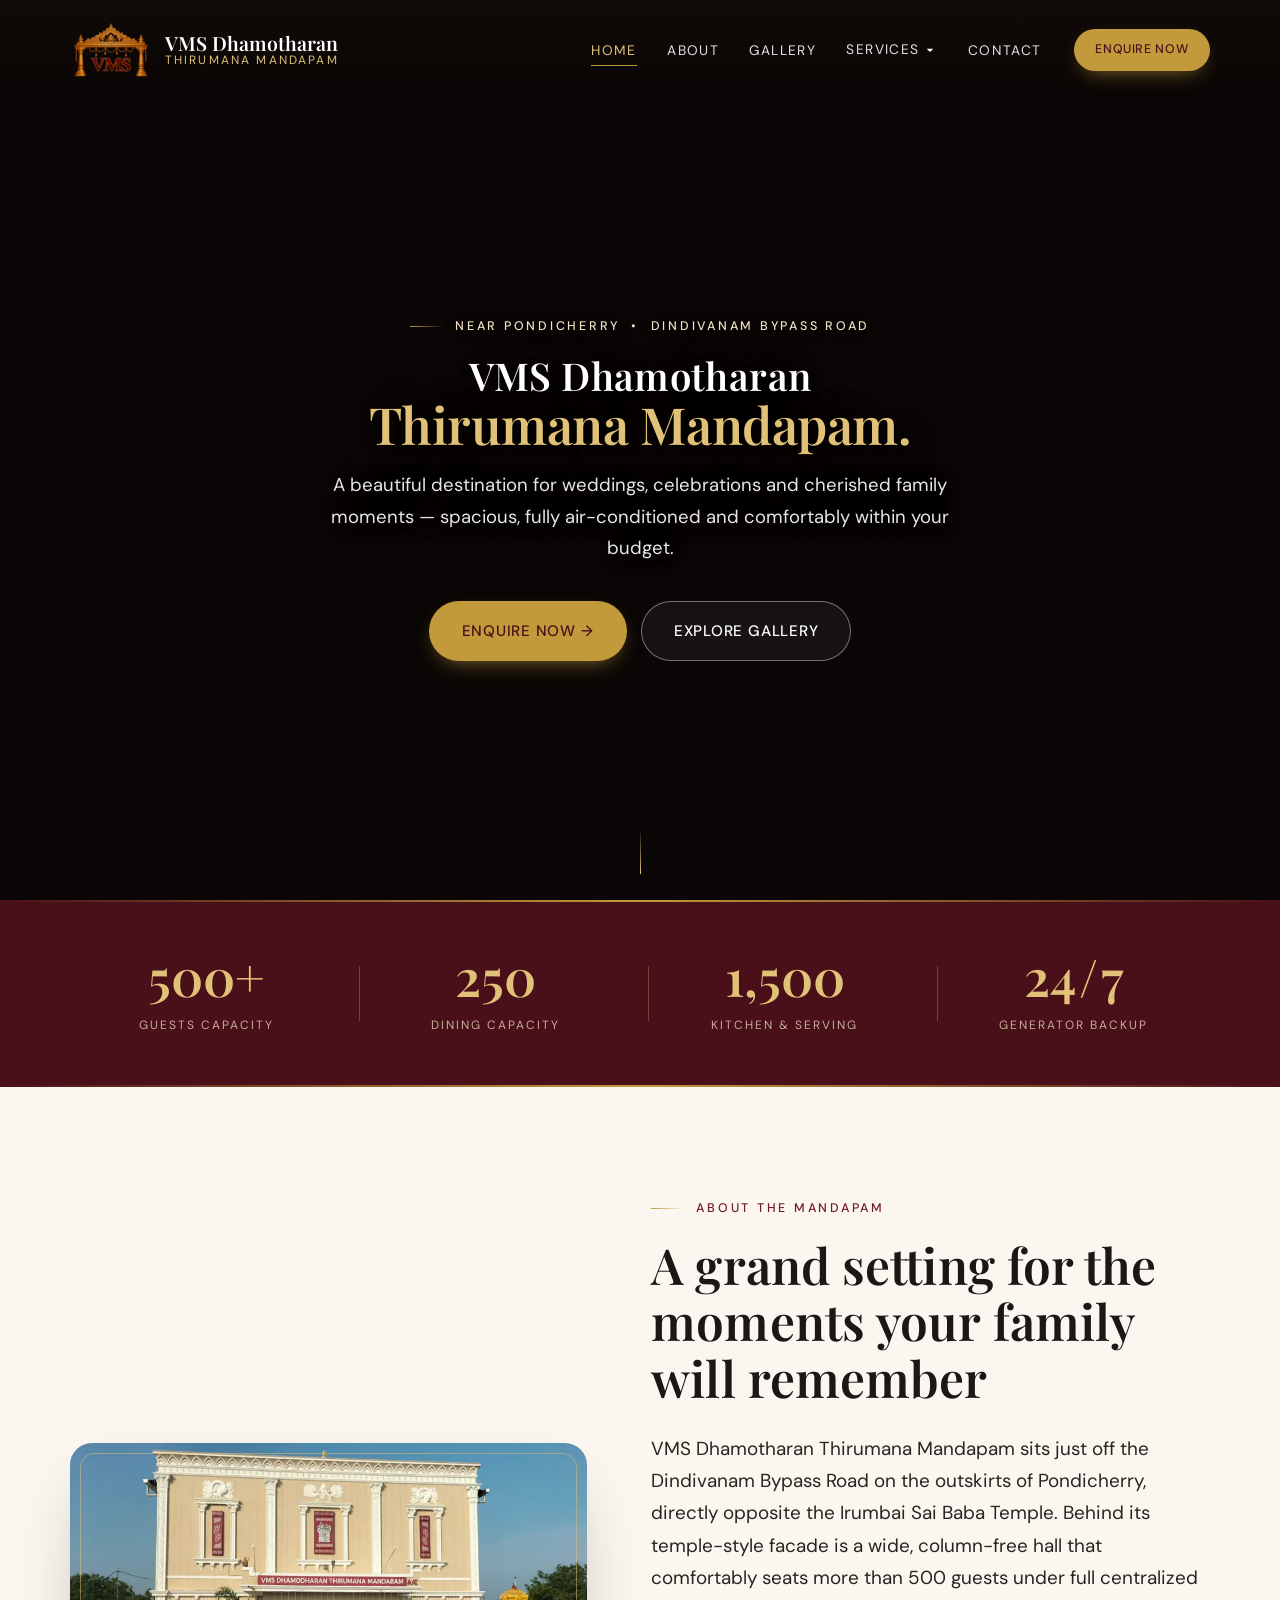
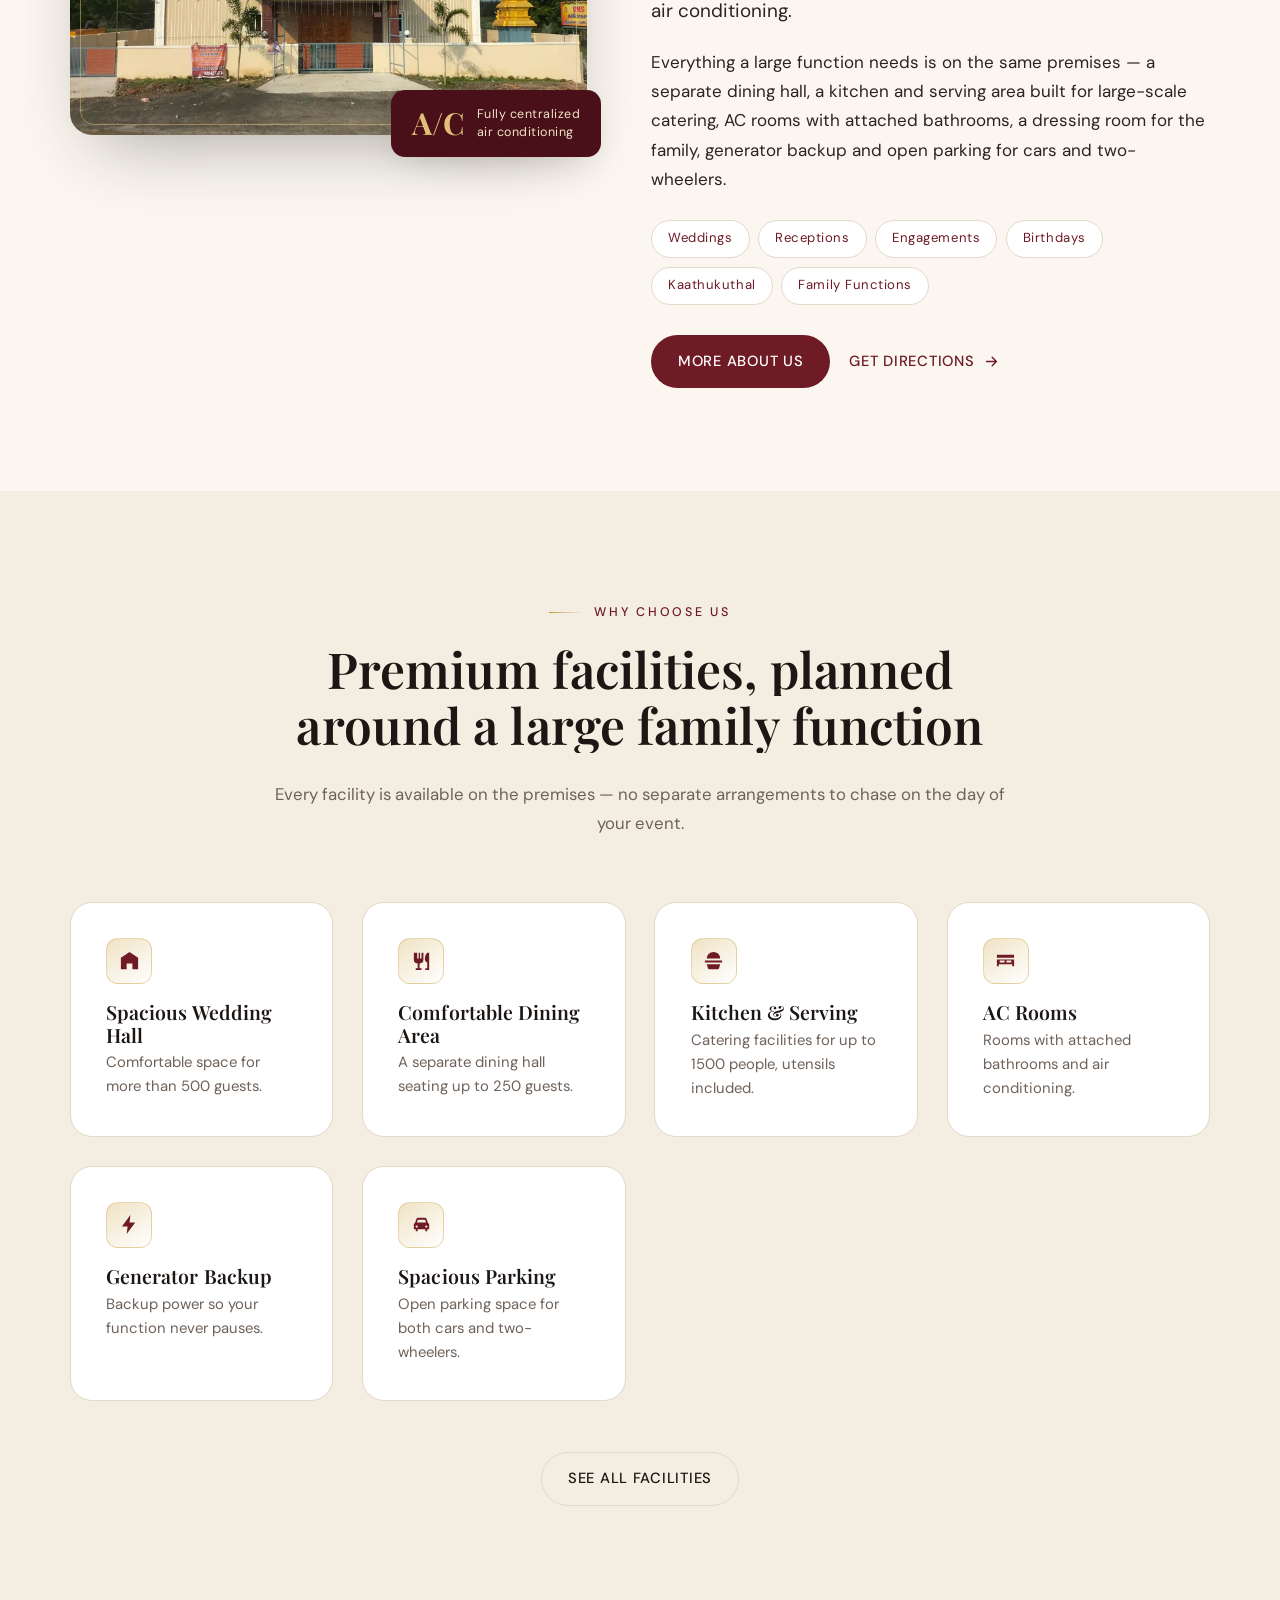
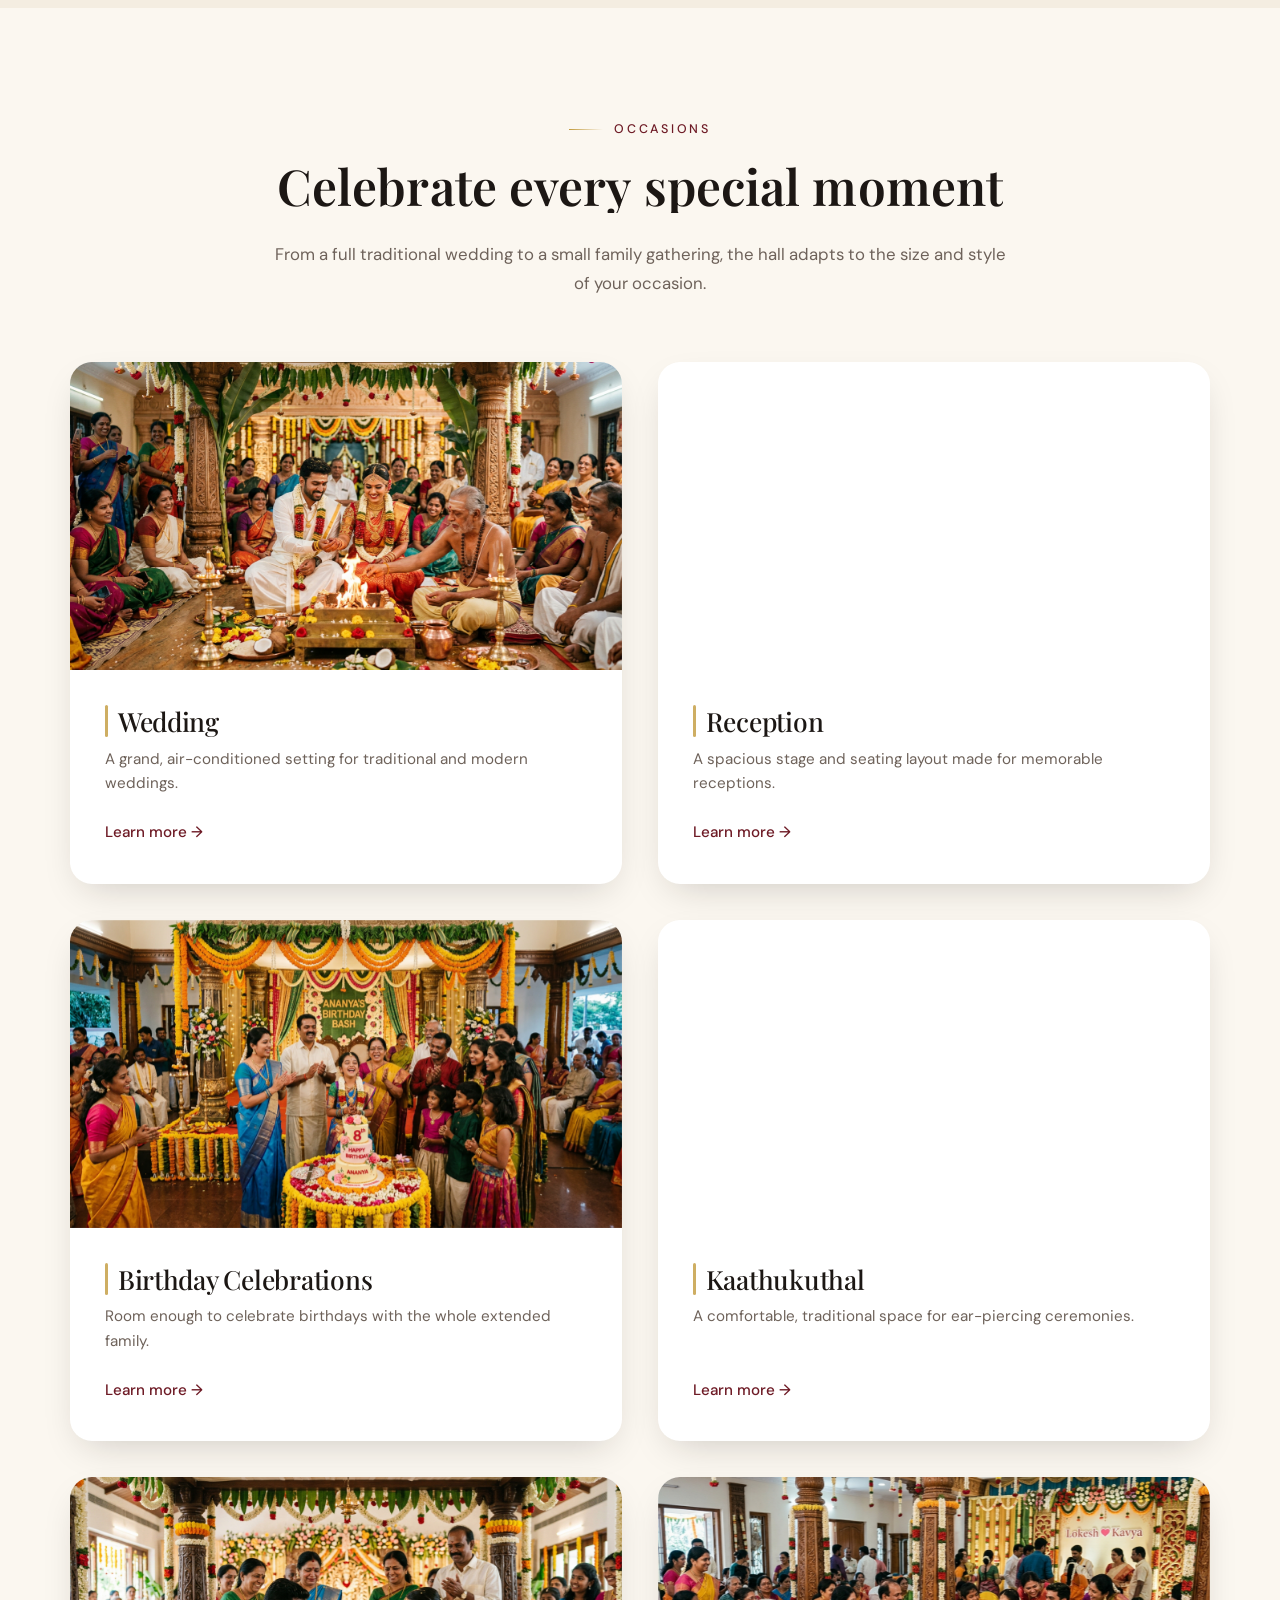
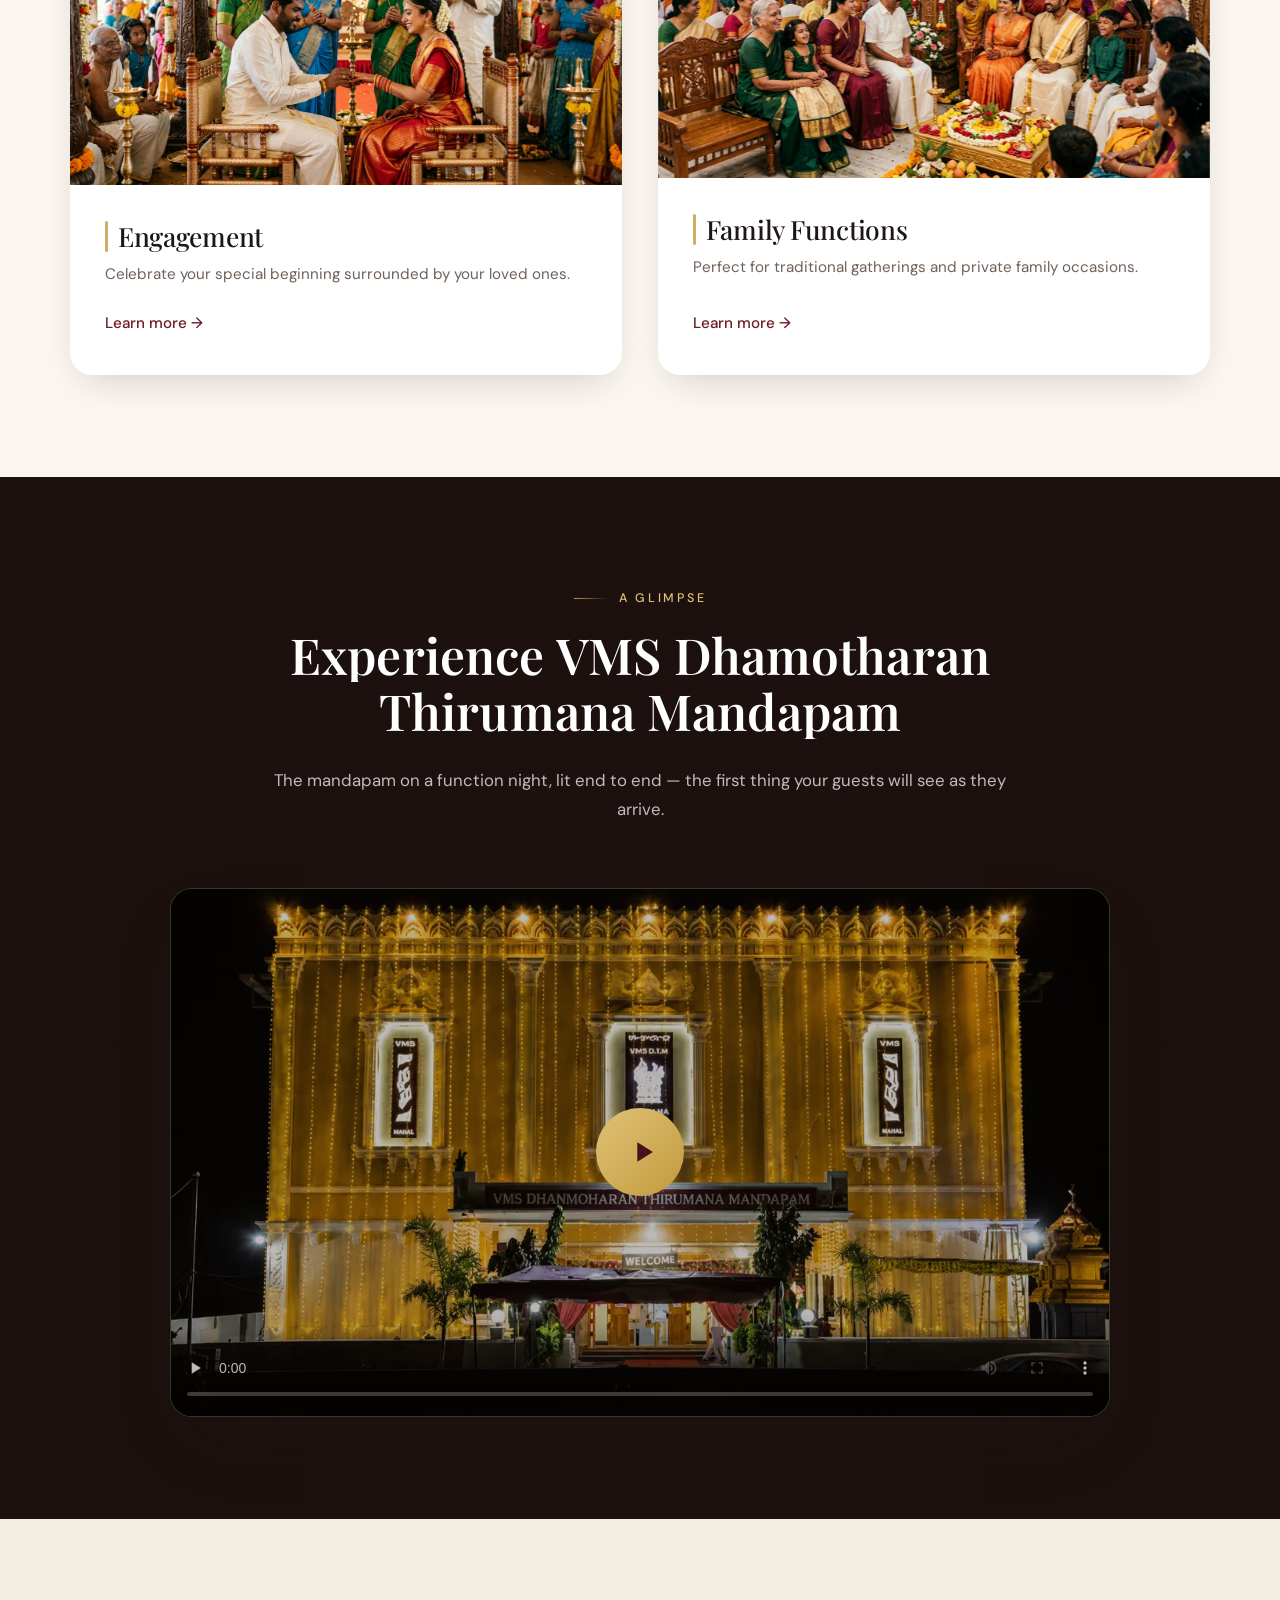
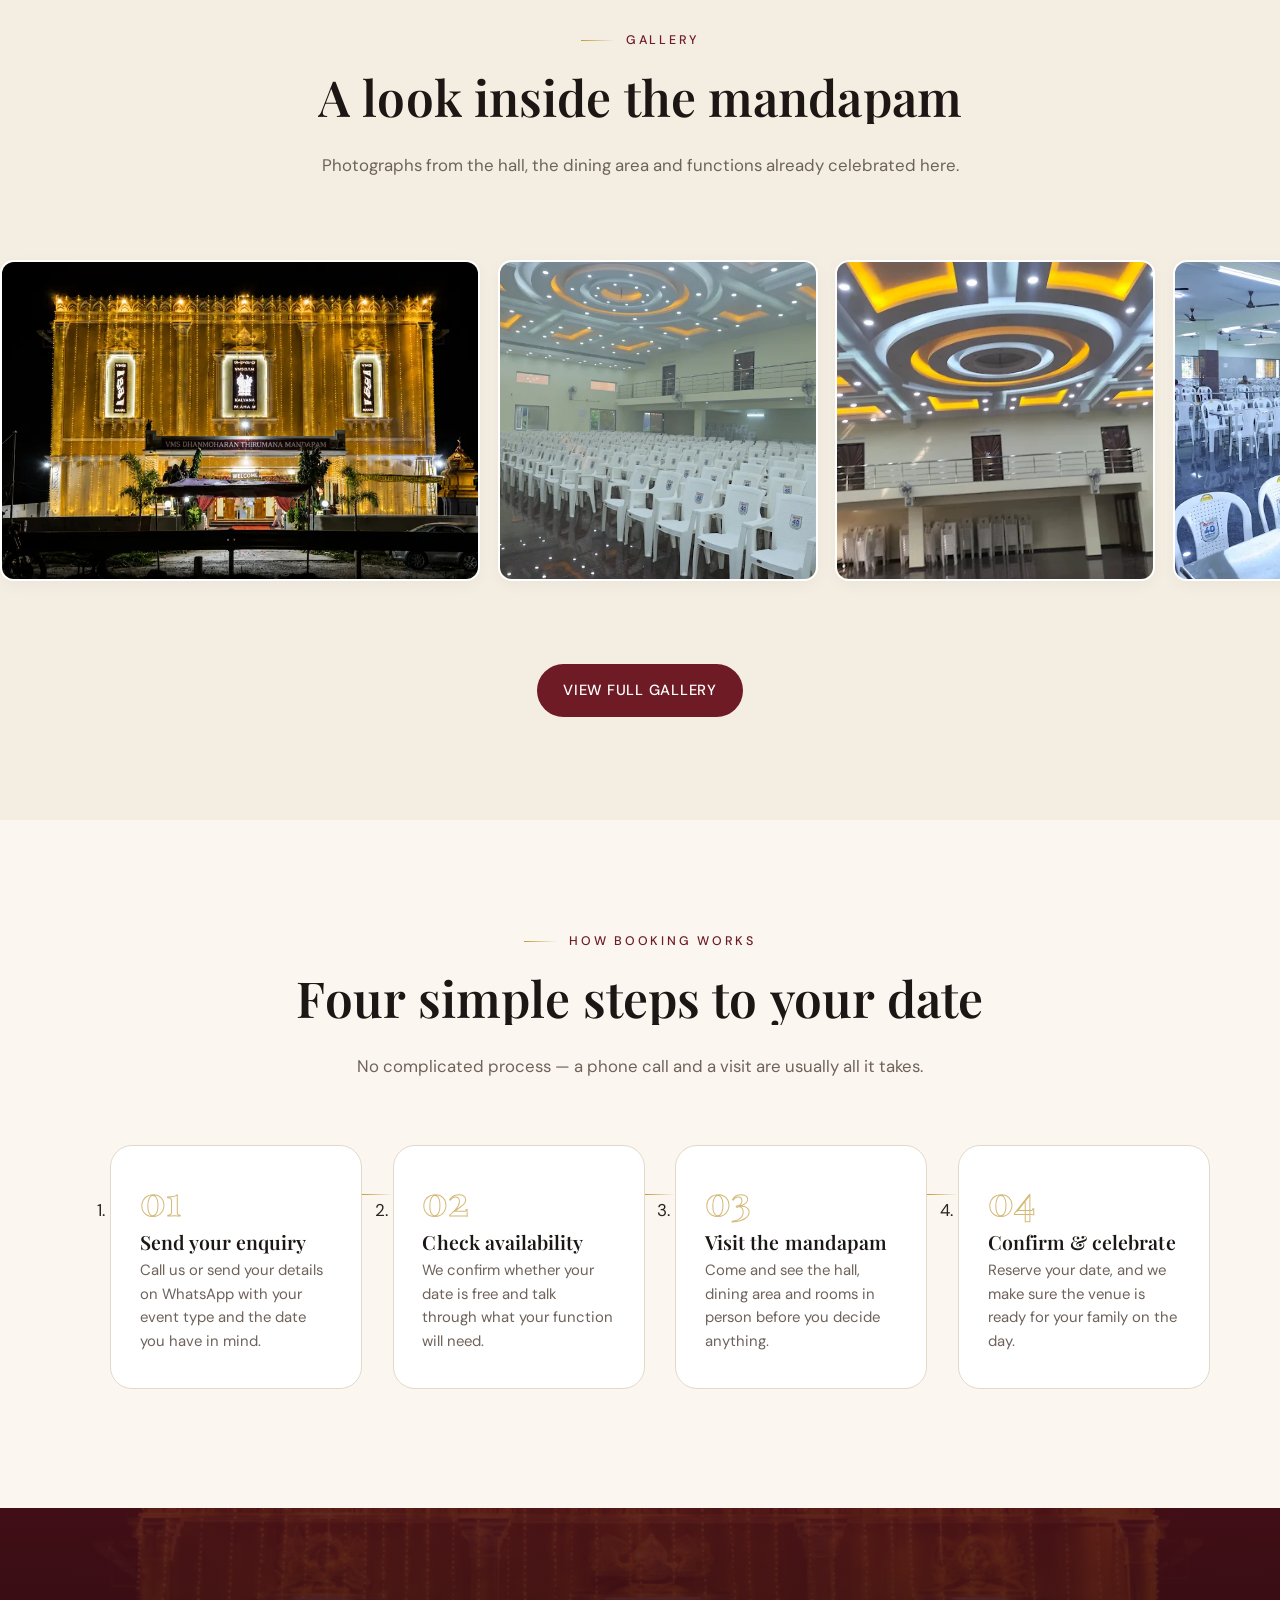
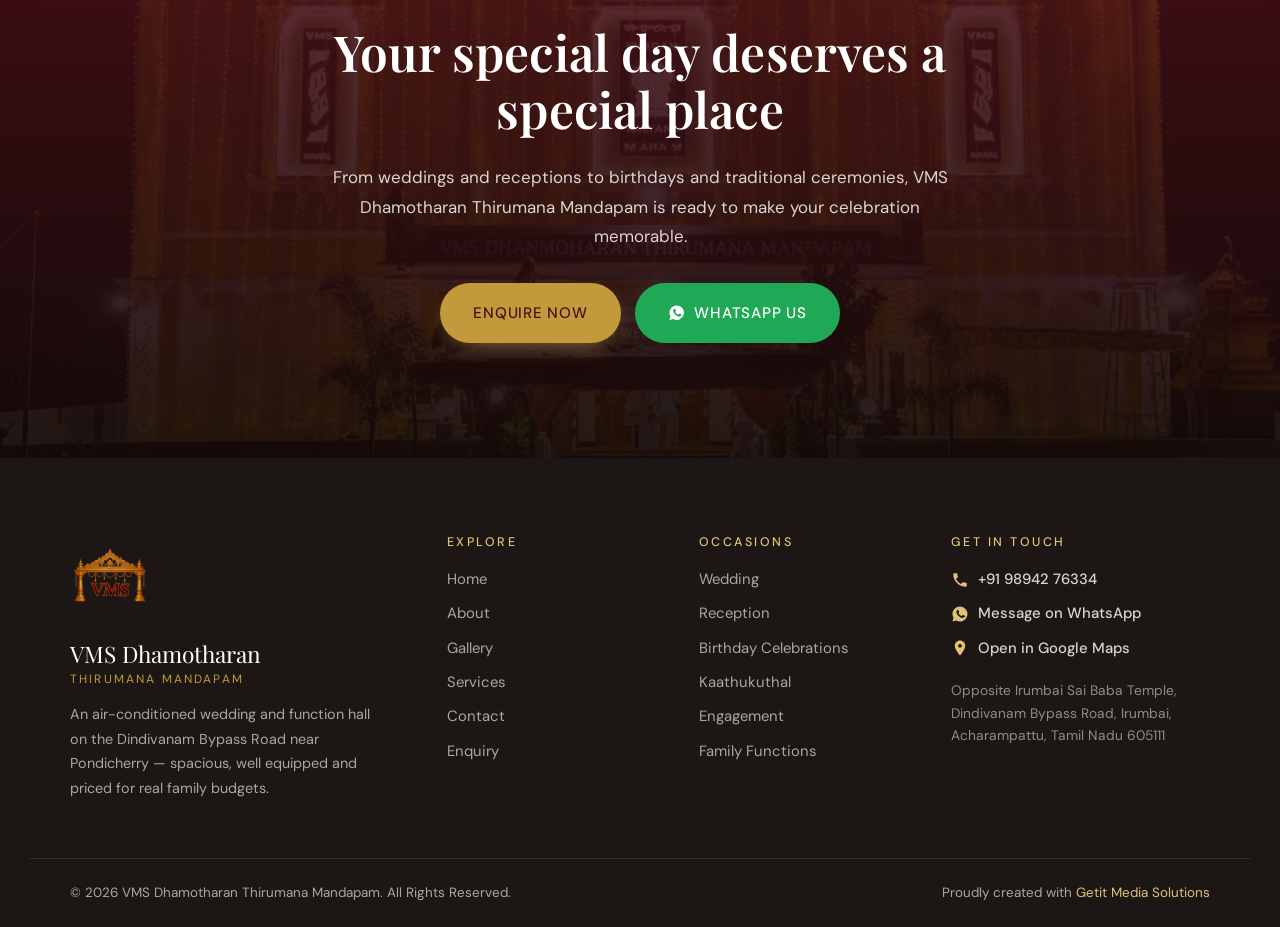
==== index.html @ a7a616a5 "imp continuess" ====
<!DOCTYPE html>
<html lang="en">
<head>
<meta charset="UTF-8">
<meta name="viewport" content="width=device-width, initial-scale=1, viewport-fit=cover">
<meta name="theme-color" content="#4A1019">

<title>VMS Dhamotharan Thirumana Mandapam | Wedding &amp; Function Hall Near Pondicherry</title>
<meta name="description" content="VMS Dhamotharan Thirumana Mandapam is an air-conditioned wedding and function hall on Dindivanam Bypass Road near Pondicherry. Seating for 500+ guests, 250-seat dining, AC rooms, generator backup and spacious parking for weddings, receptions, birthdays and kaathukuthal ceremonies.">
<link rel="canonical" href="index.html">

<meta property="og:type" content="website">
<meta property="og:site_name" content="VMS Dhamotharan Thirumana Mandapam">
<meta property="og:title" content="VMS Dhamotharan Thirumana Mandapam | Wedding &amp; Function Hall Near Pondicherry">
<meta property="og:description" content="An air-conditioned marriage hall on Dindivanam Bypass Road, opposite Irumbai Sai Baba Temple. 500+ guest capacity, 250-seat dining, AC rooms, generator backup and spacious parking.">
<meta property="og:image" content="assets/images/optimized/hero-night-1200.webp">
<meta property="og:locale" content="en_IN">
<meta name="twitter:card" content="summary_large_image">
<meta name="twitter:title" content="VMS Dhamotharan Thirumana Mandapam">
<meta name="twitter:description" content="Wedding &amp; function hall near Pondicherry — 500+ guests, centralized AC, dining for 250, generator backup.">
<meta name="twitter:image" content="assets/images/optimized/hero-night-1200.webp">

<link rel="icon" href="data:image/svg+xml,%3Csvg xmlns='http://www.w3.org/2000/svg' viewBox='0 0 32 32'%3E%3Crect width='32' height='32' rx='7' fill='%234A1019'/%3E%3Ctext x='16' y='22' font-family='Georgia,serif' font-size='14' font-weight='700' fill='%23C29A3C' text-anchor='middle'%3EV%3C/text%3E%3C/svg%3E">

<link rel="preconnect" href="https://fonts.googleapis.com">
<link rel="preconnect" href="https://fonts.gstatic.com" crossorigin>
<link rel="preload" as="image" href="assets/images/optimized/hero-night-1600.webp" imagesrcset="assets/images/optimized/hero-night-800.webp 800w, assets/images/optimized/hero-night-1200.webp 1200w, assets/images/optimized/hero-night-1600.webp 1600w" imagesizes="100vw" fetchpriority="high">
<link href="https://fonts.googleapis.com/css2?family=Playfair+Display:ital,wght@0,400;0,500;0,600;0,700;1,400&family=DM+Sans:ital,opsz,wght@0,9..40,100..1000;1,9..40,100..1000&family=Noto+Sans+Tamil:wght@400;600&display=swap" rel="stylesheet">
<link rel="stylesheet" href="css/style.css?v=5">

<script type="application/ld+json">
{
  "@context": "https://schema.org",
  "@type": "EventVenue",
  "name": "VMS Dhamotharan Thirumana Mandapam",
  "description": "Air-conditioned wedding and function hall near Pondicherry, suitable for weddings, receptions, engagements, birthday celebrations, kaathukuthal ceremonies and family functions.",
  "url": "index.html",
  "image": "assets/images/optimized/hero-night-1200.webp",
  "telephone": "+91-98942-76334",
  "maximumAttendeeCapacity": 500,
  "address": {
    "@type": "PostalAddress",
    "streetAddress": "Dindivanam Bypass Road, opposite Irumbai Sai Baba Temple",
    "addressLocality": "Irumbai, Acharampattu",
    "addressRegion": "Tamil Nadu",
    "postalCode": "605111",
    "addressCountry": "IN"
  },
  "hasMap": "https://maps.app.goo.gl/6HmaUfeiSNMeDCNu9",
  "amenityFeature": [
    { "@type": "LocationFeatureSpecification", "name": "Centralized air conditioning", "value": true },
    { "@type": "LocationFeatureSpecification", "name": "Dining area for 250 guests", "value": true },
    { "@type": "LocationFeatureSpecification", "name": "AC rooms with attached bathroom", "value": true },
    { "@type": "LocationFeatureSpecification", "name": "Dressing room", "value": true },
    { "@type": "LocationFeatureSpecification", "name": "Generator backup", "value": true },
    { "@type": "LocationFeatureSpecification", "name": "Car and bike parking", "value": true },
    { "@type": "LocationFeatureSpecification", "name": "Kitchen and serving area with utensils", "value": true }
  ]
}
</script>
</head>
<body>

<a class="skip-link" href="#main">Skip to main content</a>

<!-- ============ HEADER ============ -->
<header class="site-header" id="header">
  <div class="shell header-inner">
    <a class="brand" href="index.html" aria-label="VMS Dhamotharan Thirumana Mandapam — home">
      <span class="brand-mark" aria-hidden="true">
        <img src="assets/images/vms-logo.png" alt="VMS Logo" class="brand-logo-img">
      </span>
      <span class="brand-words">
        <span class="brand-name">VMS Dhamotharan</span>
        <span class="brand-sub">Thirumana Mandapam</span>
      </span>
      
    </a>

    <nav class="nav" id="nav" aria-label="Primary">
      <ul class="nav-list">
        <li><a href="index.html" class="nav-link is-active" aria-current="page">Home</a></li>
        <li><a href="about.html" class="nav-link">About</a></li>
        <li><a href="gallery.html" class="nav-link">Gallery</a></li>
        <li class="has-dropdown">
          <a href="services.html" class="nav-link">Services</a>
          <ul class="dropdown-menu">
            <li><a href="wedding.html">Wedding</a></li>
            <li><a href="reception.html">Reception</a></li>
            <li><a href="birthday-celebrations.html">Birthday Celebrations</a></li>
            <li><a href="kaathukuthal.html">Kaathukuthal</a></li>
            <li><a href="engagement.html">Engagement</a></li>
            <li><a href="family-functions.html">Family Functions</a></li>
          </ul>
        </li>
        <li><a href="contact.html" class="nav-link">Contact</a></li>
      </ul>
      <a href="enquiry.html" class="btn btn-gold nav-cta">Enquire Now</a>
    </nav>

    <button class="nav-toggle" id="navToggle" aria-label="Open menu" aria-expanded="false" aria-controls="nav">
      <span class="nav-toggle-bars" aria-hidden="true"><i></i><i></i><i></i></span>
    </button>
  </div>
</header>
<div class="nav-scrim" id="navScrim" hidden></div>

<main id="main">

<!-- ============ HERO ============ -->
<section class="hero" id="home">
  <div class="hero-media">
    <picture>
      <!-- Desktop uses a widened frame (the night sky extended to either side)
           so the whole facade fits any window without letterbox bars.
           Phones keep the true 3:2 original for the stacked layout. -->
      <source media="(min-width: 761px)"
              srcset="assets/images/optimized/hero-wide-1200.webp 1200w,
                      assets/images/optimized/hero-wide-1800.webp 1800w,
                      assets/images/optimized/hero-wide-2400.webp 2400w"
              sizes="100vw">
      <img
        src="assets/images/optimized/hero-night-1600.webp"
        srcset="assets/images/optimized/hero-night-800.webp 800w,
                assets/images/optimized/hero-night-1200.webp 1200w,
                assets/images/optimized/hero-night-1600.webp 1600w"
        sizes="100vw"
        width="1537" height="1023"
        alt="VMS Dhamotharan Thirumana Mandapam lit with golden festoon lights at night"
        fetchpriority="high" decoding="async" class="hero-img">
    </picture>
    <div class="hero-veil" aria-hidden="true"></div>
  </div>

  <div class="shell hero-inner">
    <p class="eyebrow reveal">
      <span class="eyebrow-rule" aria-hidden="true"></span>
      Near Pondicherry &nbsp;•&nbsp; Dindivanam Bypass Road
    </p>

    <h1 class="hero-title reveal" data-delay="1">
      <span class="hero-title-top">VMS Dhamotharan</span>
      <span class="hero-title-main">Thirumana Mandapam.</span>
    </h1>

    <p class="hero-lede reveal" data-delay="2">
      A beautiful destination for weddings, celebrations and cherished family moments —
      spacious, fully air-conditioned and comfortably within your budget.
    </p>

    <div class="hero-actions reveal" data-delay="3">
      <a href="enquiry.html" class="btn btn-gold btn-lg">Enquire Now &rarr;</a>
      <a href="gallery.html" class="btn btn-ghost btn-lg">Explore Gallery</a>
    </div>
  </div>

  <a href="#stats" class="hero-scroll" aria-label="Scroll to highlights">
    <span class="hero-scroll-line" aria-hidden="true"></span>
  </a>
</section>

<!-- ============ STATS ============ -->
<section class="stats" id="stats" aria-label="Venue capacity at a glance">
  <div class="shell">
    <ul class="stats-grid">
      <li class="stat reveal">
        <span class="stat-num" data-count="500" data-suffix="+">0</span>
        <span class="stat-label">Guests Capacity</span>
      </li>
      <li class="stat reveal" data-delay="1">
        <span class="stat-num" data-count="250">0</span>
        <span class="stat-label">Dining Capacity</span>
      </li>
      <li class="stat reveal" data-delay="2">
        <span class="stat-num" data-count="1500">0</span>
        <span class="stat-label">Kitchen &amp; Serving</span>
      </li>
      <li class="stat reveal" data-delay="3">
        <span class="stat-num">24&#8202;/&#8202;7</span>
        <span class="stat-label">Generator Backup</span>
      </li>
    </ul>
  </div>
</section>

<!-- ============ ABOUT PREVIEW ============ -->
<section class="section about" aria-labelledby="about-h">
  <div class="shell about-grid">
    <div class="about-visual reveal">
      <div class="frame frame-gold">
        <img src="assets/images/optimized/exterior-day-900.webp"
             srcset="assets/images/optimized/exterior-day-900.webp 900w, assets/images/optimized/exterior-day-1400.webp 1400w"
             sizes="(max-width: 900px) 92vw, 46vw"
             width="1600" height="902" loading="lazy" decoding="async"
             alt="Daytime front view of VMS Dhamotharan Thirumana Mandapam with its temple-style facade">
      </div>
      <div class="about-badge">
        <span class="about-badge-num">A/C</span>
        <span class="about-badge-txt">Fully centralized<br>air conditioning</span>
      </div>
    </div>

    <div class="about-body">
      <p class="eyebrow reveal"><span class="eyebrow-rule" aria-hidden="true"></span> About the Mandapam</p>
      <h2 class="h2 reveal" data-delay="1" id="about-h">A grand setting for the moments your family will remember</h2>
      <p class="lede reveal" data-delay="2">
        VMS Dhamotharan Thirumana Mandapam sits just off the Dindivanam Bypass Road on the outskirts
        of Pondicherry, directly opposite the Irumbai Sai Baba Temple. Behind its temple-style facade
        is a wide, column-free hall that comfortably seats more than 500 guests under full
        centralized air conditioning.
      </p>
      <p class="reveal" data-delay="3">
        Everything a large function needs is on the same premises — a separate dining hall, a kitchen
        and serving area built for large-scale catering, AC rooms with attached bathrooms, a dressing
        room for the family, generator backup and open parking for cars and two-wheelers.
      </p>

      <ul class="chip-row reveal" data-delay="4">
        <li class="chip">Weddings</li>
        <li class="chip">Receptions</li>
        <li class="chip">Engagements</li>
        <li class="chip">Birthdays</li>
        <li class="chip">Kaathukuthal</li>
        <li class="chip">Family Functions</li>
      </ul>

      <div class="about-actions reveal" data-delay="5">
        <a href="about.html" class="btn btn-maroon">More About Us</a>
        <a href="https://maps.app.goo.gl/6HmaUfeiSNMeDCNu9" target="_blank" rel="noopener" class="btn btn-link">
          Get Directions
          <svg class="ico" viewBox="0 0 24 24" aria-hidden="true"><path d="M5 12h13M13 6l6 6-6 6" fill="none" stroke="currentColor" stroke-width="2" stroke-linecap="round" stroke-linejoin="round"/></svg>
        </a>
      </div>
    </div>
  </div>
</section>

<!-- ============ WHY CHOOSE US (highlights) ============ -->
<section class="section section-cream why" aria-labelledby="why-h">
  <div class="shell">
    <header class="section-head">
      <p class="eyebrow reveal"><span class="eyebrow-rule" aria-hidden="true"></span> Why Choose Us</p>
      <h2 class="h2 reveal" data-delay="1" id="why-h">Premium facilities, planned around a large family function</h2>
      <p class="section-sub reveal" data-delay="2">
        Every facility is available on the premises — no separate arrangements to chase on the day of your event.
      </p>
    </header>

    <ul class="feature-grid">
      <li class="feature reveal">
        <span class="feature-ico" aria-hidden="true"><svg viewBox="0 0 24 24"><path d="M3 21V9l9-6 9 6v12h-6v-6H9v6H3Z"/></svg></span>
        <h3 class="feature-t">Spacious Wedding Hall</h3>
        <p class="feature-d">Comfortable space for more than 500 guests.</p>
      </li>
      <li class="feature reveal">
        <span class="feature-ico" aria-hidden="true"><svg viewBox="0 0 24 24"><path d="M4 4v7a4 4 0 0 0 4 4v5H6v2h6v-2h-2v-5a4 4 0 0 0 4-4V4h-2v6h-1.5V4H9v6H7.5V4H4Zm14 0c-1.6 1.6-2.5 3.8-2.5 6.2 0 2 .9 3.4 2.5 3.8V20h-2v2h4V4h-2Z"/></svg></span>
        <h3 class="feature-t">Comfortable Dining Area</h3>
        <p class="feature-d">A separate dining hall seating up to 250 guests.</p>
      </li>
      <li class="feature reveal">
        <span class="feature-ico" aria-hidden="true"><svg viewBox="0 0 24 24"><path d="M12 3a7 7 0 0 1 7 7H5a7 7 0 0 1 7-7Zm-9 9h18v2H3v-2Zm2 4h14l-1.2 4.2a1 1 0 0 1-1 .8H7.2a1 1 0 0 1-1-.8L5 16Z"/></svg></span>
        <h3 class="feature-t">Kitchen &amp; Serving</h3>
        <p class="feature-d">Catering facilities for up to 1500 people, utensils included.</p>
      </li>
      <li class="feature reveal">
        <span class="feature-ico" aria-hidden="true"><svg viewBox="0 0 24 24"><path d="M3 6h18v3H3V6Zm0 5h18v7h-2v-2H5v2H3v-7Zm3 1v2h5v-2H6Zm7 0v2h5v-2h-5Z"/></svg></span>
        <h3 class="feature-t">AC Rooms</h3>
        <p class="feature-d">Rooms with attached bathrooms and air conditioning.</p>
      </li>
      <li class="feature reveal">
        <span class="feature-ico" aria-hidden="true"><svg viewBox="0 0 24 24"><path d="M13 2 4 14h6l-1 8 9-12h-6l1-8Z"/></svg></span>
        <h3 class="feature-t">Generator Backup</h3>
        <p class="feature-d">Backup power so your function never pauses.</p>
      </li>
      <li class="feature reveal">
        <span class="feature-ico" aria-hidden="true"><svg viewBox="0 0 24 24"><path d="M5 11 6.6 6.4A2 2 0 0 1 8.5 5h7a2 2 0 0 1 1.9 1.4L19 11h1v6h-2v2h-2v-2H8v2H6v-2H4v-6h1Zm2.2-1h9.6l-1.1-3H8.3l-1.1 3ZM7 13a1.2 1.2 0 1 0 0 2.4A1.2 1.2 0 0 0 7 13Zm10 0a1.2 1.2 0 1 0 0 2.4A1.2 1.2 0 0 0 17 13Z"/></svg></span>
        <h3 class="feature-t">Spacious Parking</h3>
        <p class="feature-d">Open parking space for both cars and two-wheelers.</p>
      </li>
    </ul>

    <p class="section-more reveal">
      <a href="about.html" class="btn btn-outline-dark">See All Facilities</a>
    </p>
  </div>
</section>

<!-- ============ SERVICES PREVIEW ============ -->
<section class="section services" aria-labelledby="services-h">
  <div class="shell">
    <header class="section-head">
      <p class="eyebrow reveal"><span class="eyebrow-rule" aria-hidden="true"></span> Occasions</p>
      <h2 class="h2 reveal" data-delay="1" id="services-h">Celebrate every special moment</h2>
      <p class="section-sub reveal" data-delay="2">
        From a full traditional wedding to a small family gathering, the hall adapts to the size and style of your occasion.
      </p>
    </header>

    <ul class="event-grid">
      <li class="event-card reveal">
        <a class="event-link" href="wedding.html">
          <div class="event-media">
            <img src="assets/images/wedding_new_1.jpg" width="1376" height="768" loading="lazy" decoding="async"
                 alt="Traditional South Indian wedding ceremony muhurtham taking place on the mandapam stage">
          </div>
          <div class="event-body">
            <span class="event-ico" aria-hidden="true"><svg viewBox="0 0 24 24"><path d="M12 21s-7.5-4.6-9.3-9A5.2 5.2 0 0 1 12 7.4 5.2 5.2 0 0 1 21.3 12c-1.8 4.4-9.3 9-9.3 9Z"/></svg></span>
            <h3 class="event-t">Wedding</h3>
            <p class="event-d">A grand, air-conditioned setting for traditional and modern weddings.</p>
          </div>
        </a>
      </li>
      <li class="event-card reveal" data-delay="1">
        <a class="event-link" href="reception.html">
          <div class="event-media">
            <img src="assets/images/reception_new_1.jpg" width="1376" height="768" loading="lazy" decoding="async"
                 alt="Grand South Indian wedding reception greeting line on stage">
          </div>
          <div class="event-body">
            <span class="event-ico" aria-hidden="true"><svg viewBox="0 0 24 24"><path d="M5 3h14l-1 5a6 6 0 0 1-5 5.9V18h3v3H8v-3h3v-4.1A6 6 0 0 1 6 8L5 3Z"/></svg></span>
            <h3 class="event-t">Reception</h3>
            <p class="event-d">A spacious stage and seating layout made for memorable receptions.</p>
          </div>
        </a>
      </li>
      <li class="event-card reveal" data-delay="2">
        <a class="event-link" href="birthday-celebrations.html">
          <div class="event-media">
            <img src="assets/images/birthday_new_1.jpg" width="1376" height="768" loading="lazy" decoding="async"
                 alt="South Indian family birthday celebration inside the mandapam function hall">
          </div>
          <div class="event-body">
            <span class="event-ico" aria-hidden="true"><svg viewBox="0 0 24 24"><path d="M12 2c.8 1.6.4 2.6-.4 3.4L12 6.6l.9-1.2c-.5-.8-.6-1.7-.9-3.4ZM6 9h12a2 2 0 0 1 2 2v1H4v-1a2 2 0 0 1 2-2Zm-2 5h16v5a2 2 0 0 1-2 2H6a2 2 0 0 1-2-2v-5Z"/></svg></span>
            <h3 class="event-t">Birthday Celebrations</h3>
            <p class="event-d">Room enough to celebrate birthdays with the whole extended family.</p>
          </div>
        </a>
      </li>
      <li class="event-card reveal">
        <a class="event-link" href="kaathukuthal.html">
          <div class="event-media">
            <img src="assets/images/kaathukuthal_new_1.jpg" width="1376" height="768" loading="lazy" decoding="async"
                 alt="Traditional Tamil kaathukuthal ear piercing ceremony inside the hall">
          </div>
          <div class="event-body">
            <span class="event-ico" aria-hidden="true"><svg viewBox="0 0 24 24"><path d="M12 2a6 6 0 0 1 6 6c0 2.6-1.4 4-2.6 5.2-.9.9-1.4 1.5-1.4 2.8h-2c0-2 .9-3 1.9-4C15.1 11 16 10.2 16 8a4 4 0 1 0-8 0H6a6 6 0 0 1 6-6Zm1 17a1.5 1.5 0 1 1-3 0 1.5 1.5 0 0 1 3 0Z"/></svg></span>
            <h3 class="event-t">Kaathukuthal</h3>
            <p class="event-d">A comfortable, traditional space for ear-piercing ceremonies.</p>
          </div>
        </a>
      </li>
      <li class="event-card reveal" data-delay="1">
        <a class="event-link" href="engagement.html">
          <div class="event-media">
            <img src="assets/images/engagement_new_1.jpg" width="1376" height="768" loading="lazy" decoding="async"
                 alt="South Indian engagement ring exchange ceremony on stage">
          </div>
          <div class="event-body">
            <span class="event-ico" aria-hidden="true"><svg viewBox="0 0 24 24"><path d="M12 2.5 14.4 8l6 .5-4.6 4 1.4 5.9L12 15.3 6.8 18.4 8.2 12.5l-4.6-4 6-.5L12 2.5Z"/></svg></span>
            <h3 class="event-t">Engagement</h3>
            <p class="event-d">Celebrate your special beginning surrounded by your loved ones.</p>
          </div>
        </a>
      </li>
      <li class="event-card reveal" data-delay="2">
        <a class="event-link" href="family-functions.html">
          <div class="event-media">
            <img src="assets/images/family_func5.png" width="1408" height="768" loading="lazy" decoding="async"
                 alt="Traditional South Indian family gathering and function indoors inside the mandapam">
          </div>
          <div class="event-body">
            <span class="event-ico" aria-hidden="true"><svg viewBox="0 0 24 24"><path d="M9 11a3 3 0 1 0 0-6 3 3 0 0 0 0 6Zm8 0a2.5 2.5 0 1 0 0-5 2.5 2.5 0 0 0 0 5ZM2 19c0-3 3.1-5 7-5s7 2 7 5v1H2v-1Zm15.5-4c2.6.4 4.5 1.9 4.5 4v1h-4.3c.2-.5.3-1 .3-1.6 0-1.4-.6-2.6-1.6-3.4h1.1Z"/></svg></span>
            <h3 class="event-t">Family Functions</h3>
            <p class="event-d">Perfect for traditional gatherings and private family occasions.</p>
          </div>
        </a>
      </li>
    </ul>
  </div>
</section>

<!-- ============ VIDEO ============ -->
<section class="section video-sec" aria-labelledby="video-h">
  <div class="shell">
    <header class="section-head section-head-light">
      <p class="eyebrow eyebrow-light reveal"><span class="eyebrow-rule" aria-hidden="true"></span> A Glimpse</p>
      <h2 class="h2 reveal" data-delay="1" id="video-h">Experience VMS Dhamotharan Thirumana Mandapam</h2>
      <p class="section-sub reveal" data-delay="2">
        The mandapam on a function night, lit end to end — the first thing your guests will see as they arrive.
      </p>
    </header>

    <div class="video-frame reveal" data-delay="3">
      <video id="tourVideo" class="video-el" playsinline preload="none" controls
             poster="assets/images/optimized/video-poster.webp"
             width="1280" height="720"
             aria-label="Evening view of VMS Dhamotharan Thirumana Mandapam illuminated for a function">
        <source src="assets/vedios/tour-web.mp4" type="video/mp4">
        Your browser does not support embedded video.
        <a href="assets/vedios/tour-web.mp4">Download the video</a> instead.
      </video>
      <button class="video-play" id="videoPlay" type="button" aria-label="Play venue video">
        <svg viewBox="0 0 24 24" aria-hidden="true"><path d="M8 5.2v13.6L19 12 8 5.2Z"/></svg>
      </button>
    </div>
  </div>
</section>

<!-- ============ GALLERY PREVIEW ============ -->
<section class="section section-cream gallery-sec" aria-labelledby="gal-h">
  <div class="shell">
    <header class="section-head">
      <p class="eyebrow reveal"><span class="eyebrow-rule" aria-hidden="true"></span> Gallery</p>
      <h2 class="h2 reveal" data-delay="1" id="gal-h">A look inside the mandapam</h2>
      <p class="section-sub reveal" data-delay="2">Photographs from the hall, the dining area and functions already celebrated here.</p>
    </header>

    <div class="marquee-wrap">
      <div class="marquee-track">
        <ul class="gallery-marquee">
          <li class="gal-item gal-wide">
            <button class="gal-btn" type="button" data-full="assets/images/optimized/hero-night-1600.webp" data-caption="The mandapam illuminated with festoon lighting on a function night">
              <img src="assets/images/optimized/hero-night-800.webp" width="1537" height="1023" loading="lazy" decoding="async" alt="The mandapam illuminated with golden festoon lighting at night">
              <span class="gal-overlay" aria-hidden="true"><span class="gal-view">View</span></span>
            </button>
          </li>
          <li class="gal-item">
            <button class="gal-btn" type="button" data-full="assets/images/top.webp" data-caption="The main hall arranged with seating for a large function">
              <img src="assets/images/top.webp" width="680" height="453" loading="lazy" decoding="async" alt="The main hall arranged with rows of white seating">
              <span class="gal-overlay" aria-hidden="true"><span class="gal-view">View</span></span>
            </button>
          </li>
          <li class="gal-item">
            <button class="gal-btn" type="button" data-full="assets/images/g-7.webp" data-caption="Decorative false ceiling and mezzanine level of the main hall">
              <img src="assets/images/g-7.webp" width="680" height="383" loading="lazy" decoding="async" alt="Decorative illuminated false ceiling above the main hall">
              <span class="gal-overlay" aria-hidden="true"><span class="gal-view">View</span></span>
            </button>
          </li>
          <li class="gal-item">
            <button class="gal-btn" type="button" data-full="assets/images/g-6.webp" data-caption="The separate dining hall with stainless serving counters">
              <img src="assets/images/g-6.webp" width="680" height="453" loading="lazy" decoding="async" alt="Dining hall with long stainless steel serving counters and seating">
              <span class="gal-overlay" aria-hidden="true"><span class="gal-view">View</span></span>
            </button>
          </li>
          <li class="gal-item">
            <button class="gal-btn" type="button" data-full="assets/images/g-2.webp" data-caption="A ribbon-cutting at the flower-decorated main entrance">
              <img src="assets/images/g-2.webp" width="680" height="453" loading="lazy" decoding="async" alt="Guests at a ribbon-cutting by the flower-decorated main entrance">
              <span class="gal-overlay" aria-hidden="true"><span class="gal-view">View</span></span>
            </button>
          </li>
          <li class="gal-item">
            <button class="gal-btn" type="button" data-full="assets/images/g-4.webp" data-caption="A traditional honouring ceremony on the decorated stage">
              <img src="assets/images/g-4.webp" width="680" height="453" loading="lazy" decoding="async" alt="A traditional honouring ceremony taking place on the decorated stage">
              <span class="gal-overlay" aria-hidden="true"><span class="gal-view">View</span></span>
            </button>
          </li>
        </ul>
        <ul class="gallery-marquee" aria-hidden="true">
          <li class="gal-item gal-wide">
            <button class="gal-btn" type="button" data-full="assets/images/optimized/hero-night-1600.webp" data-caption="The mandapam illuminated with festoon lighting on a function night">
              <img src="assets/images/optimized/hero-night-800.webp" width="1537" height="1023" loading="lazy" decoding="async" alt="The mandapam illuminated with golden festoon lighting at night">
              <span class="gal-overlay" aria-hidden="true"><span class="gal-view">View</span></span>
            </button>
          </li>
          <li class="gal-item">
            <button class="gal-btn" type="button" data-full="assets/images/top.webp" data-caption="The main hall arranged with seating for a large function">
              <img src="assets/images/top.webp" width="680" height="453" loading="lazy" decoding="async" alt="The main hall arranged with rows of white seating">
              <span class="gal-overlay" aria-hidden="true"><span class="gal-view">View</span></span>
            </button>
          </li>
          <li class="gal-item">
            <button class="gal-btn" type="button" data-full="assets/images/g-7.webp" data-caption="Decorative false ceiling and mezzanine level of the main hall">
              <img src="assets/images/g-7.webp" width="680" height="383" loading="lazy" decoding="async" alt="Decorative illuminated false ceiling above the main hall">
              <span class="gal-overlay" aria-hidden="true"><span class="gal-view">View</span></span>
            </button>
          </li>
          <li class="gal-item">
            <button class="gal-btn" type="button" data-full="assets/images/g-6.webp" data-caption="The separate dining hall with stainless serving counters">
              <img src="assets/images/g-6.webp" width="680" height="453" loading="lazy" decoding="async" alt="Dining hall with long stainless steel serving counters and seating">
              <span class="gal-overlay" aria-hidden="true"><span class="gal-view">View</span></span>
            </button>
          </li>
          <li class="gal-item">
            <button class="gal-btn" type="button" data-full="assets/images/g-2.webp" data-caption="A ribbon-cutting at the flower-decorated main entrance">
              <img src="assets/images/g-2.webp" width="680" height="453" loading="lazy" decoding="async" alt="Guests at a ribbon-cutting by the flower-decorated main entrance">
              <span class="gal-overlay" aria-hidden="true"><span class="gal-view">View</span></span>
            </button>
          </li>
          <li class="gal-item">
            <button class="gal-btn" type="button" data-full="assets/images/g-4.webp" data-caption="A traditional honouring ceremony on the decorated stage">
              <img src="assets/images/g-4.webp" width="680" height="453" loading="lazy" decoding="async" alt="A traditional honouring ceremony taking place on the decorated stage">
              <span class="gal-overlay" aria-hidden="true"><span class="gal-view">View</span></span>
            </button>
          </li>
        </ul>
      </div>
    </div>


    <p class="section-more reveal">
      <a href="gallery.html" class="btn btn-maroon">View Full Gallery</a>
    </p>
  </div>
</section>

<!-- ============ BOOKING PROCESS ============ -->
<section class="section process" aria-labelledby="proc-h">
  <div class="shell">
    <header class="section-head">
      <p class="eyebrow reveal"><span class="eyebrow-rule" aria-hidden="true"></span> How Booking Works</p>
      <h2 class="h2 reveal" data-delay="1" id="proc-h">Four simple steps to your date</h2>
      <p class="section-sub reveal" data-delay="2">
        No complicated process — a phone call and a visit are usually all it takes.
      </p>
    </header>

    <ol class="proc-grid">
      <li class="proc-step reveal">
        <span class="proc-num" aria-hidden="true">01</span>
        <h3 class="proc-t">Send your enquiry</h3>
        <p class="proc-d">Call us or send your details on WhatsApp with your event type and the date you have in mind.</p>
      </li>
      <li class="proc-step reveal" data-delay="1">
        <span class="proc-num" aria-hidden="true">02</span>
        <h3 class="proc-t">Check availability</h3>
        <p class="proc-d">We confirm whether your date is free and talk through what your function will need.</p>
      </li>
      <li class="proc-step reveal" data-delay="2">
        <span class="proc-num" aria-hidden="true">03</span>
        <h3 class="proc-t">Visit the mandapam</h3>
        <p class="proc-d">Come and see the hall, dining area and rooms in person before you decide anything.</p>
      </li>
      <li class="proc-step reveal" data-delay="3">
        <span class="proc-num" aria-hidden="true">04</span>
        <h3 class="proc-t">Confirm &amp; celebrate</h3>
        <p class="proc-d">Reserve your date, and we make sure the venue is ready for your family on the day.</p>
      </li>
    </ol>
  </div>
</section>

<!-- ============ CTA ============ -->
<section class="cta" aria-labelledby="cta-h">
  <div class="cta-bg" aria-hidden="true">
    <img src="assets/images/optimized/hero-night-1200.webp" width="1537" height="1023" loading="lazy" decoding="async" alt="">
  </div>
  <div class="shell cta-inner">
    <h2 class="h2 cta-h reveal" id="cta-h">Your special day deserves a special place</h2>
    <p class="cta-p reveal" data-delay="1">
      From weddings and receptions to birthdays and traditional ceremonies, VMS Dhamotharan
      Thirumana Mandapam is ready to make your celebration memorable.
    </p>
    <div class="cta-actions reveal" data-delay="2">
      <a href="enquiry.html" class="btn btn-gold btn-lg">Enquire Now</a>
      <a href="https://wa.me/919894276334?text=Hello%20VMS%20Dhamotharan%20Thirumana%20Mandapam%2C%20I%20would%20like%20to%20know%20about%20hall%20availability."
         target="_blank" rel="noopener" class="btn btn-whatsapp btn-lg">
        <svg class="ico" viewBox="0 0 24 24" aria-hidden="true"><path d="M12 2a10 10 0 0 0-8.6 15.1L2 22l5-1.3A10 10 0 1 0 12 2Zm5.3 14.1c-.2.6-1.3 1.2-1.8 1.2-.5.1-1 .1-1.7-.1a12 12 0 0 1-5.6-4.9c-.4-.6-1-1.6-1-3s.7-2 1-2.3a1 1 0 0 1 .8-.3h.5c.2 0 .4 0 .6.5l.8 2c.1.2.1.4 0 .6l-.4.5-.3.3c-.1.2-.3.3-.1.6a8.5 8.5 0 0 0 3.9 3.3c.3.1.5.1.7-.1l.9-1c.2-.2.3-.2.6-.1l2 1c.3.1.5.2.5.3.1.2.1.9-.1 1.5Z"/></svg>
        WhatsApp Us
      </a>
    </div>
  </div>
</section>

</main>

<!-- ============ FOOTER ============ -->
<footer class="site-footer">
  <div class="shell footer-grid">
    <div class="footer-brand">
      <span class="brand-mark brand-mark-lg" aria-hidden="true">
        <img src="assets/images/vms-logo.png" alt="VMS Logo" class="brand-logo-img brand-logo-footer">
      </span>
      <p class="footer-name">VMS Dhamotharan<br><span>Thirumana Mandapam</span></p>
      
      <p class="footer-desc">
        An air-conditioned wedding and function hall on the Dindivanam Bypass Road near
        Pondicherry — spacious, well equipped and priced for real family budgets.
      </p>
    </div>

    <nav class="footer-col" aria-label="Footer navigation">
      <h2 class="footer-h">Explore</h2>
      <ul>
        <li><a href="index.html">Home</a></li>
        <li><a href="about.html">About</a></li>
        <li><a href="gallery.html">Gallery</a></li>
        <li><a href="services.html">Services</a></li>
        <li><a href="contact.html">Contact</a></li>
        <li><a href="enquiry.html">Enquiry</a></li>
      </ul>
    </nav>

    <div class="footer-col">
      <h2 class="footer-h">Occasions</h2>
      <ul>
        <li><a href="wedding.html">Wedding</a></li>
        <li><a href="reception.html">Reception</a></li>
        <li><a href="birthday-celebrations.html">Birthday Celebrations</a></li>
        <li><a href="kaathukuthal.html">Kaathukuthal</a></li>
        <li><a href="engagement.html">Engagement</a></li>
        <li><a href="family-functions.html">Family Functions</a></li>
      </ul>
    </div>

    <div class="footer-col">
      <h2 class="footer-h">Get in Touch</h2>
      <ul class="footer-contact">
        <li>
          <svg class="fc-icon" viewBox="0 0 24 24" aria-hidden="true" fill="currentColor"><path d="M6.6 10.8a15.1 15.1 0 0 0 6.6 6.6l2.2-2.2a1 1 0 0 1 1-.25 11.4 11.4 0 0 0 3.6.58 1 1 0 0 1 1 1V20a1 1 0 0 1-1 1A17 17 0 0 1 3 4a1 1 0 0 1 1-1h3.5a1 1 0 0 1 1 1 11.4 11.4 0 0 0 .58 3.6 1 1 0 0 1-.25 1Z"/></svg>
          <a href="tel:+919894276334">+91 98942 76334</a>
        </li>
        <li>
          <svg class="fc-icon" viewBox="0 0 24 24" aria-hidden="true" fill="currentColor"><path d="M12 2a10 10 0 0 0-8.6 15.1L2 22l5-1.3A10 10 0 1 0 12 2Zm5.3 14.1c-.2.6-1.3 1.2-1.8 1.2-.5.1-1 .1-1.7-.1a12 12 0 0 1-5.6-4.9c-.4-.6-1-1.6-1-3s.7-2 1-2.3a1 1 0 0 1 .8-.3h.5c.2 0 .4 0 .6.5l.8 2c.1.2.1.4 0 .6l-.4.5-.3.3c-.1.2-.3.3-.1.6a8.5 8.5 0 0 0 3.9 3.3c.3.1.5.1.7-.1l.9-1c.2-.2.3-.2.6-.1l2 1c.3.1.5.2.5.3.1.2.1.9-.1 1.5Z"/></svg>
          <a href="https://wa.me/919894276334" target="_blank" rel="noopener">Message on WhatsApp</a>
        </li>
        <li>
          <svg class="fc-icon" viewBox="0 0 24 24" aria-hidden="true" fill="currentColor"><path d="M12 2C8.13 2 5 5.13 5 9c0 5.25 7 13 7 13s7-7.75 7-13c0-3.87-3.13-7-7-7zm0 9.5c-1.38 0-2.5-1.12-2.5-2.5s1.12-2.5 2.5-2.5 2.5 1.12 2.5 2.5-1.12 2.5-2.5 2.5z"/></svg>
          <a href="https://maps.app.goo.gl/6HmaUfeiSNMeDCNu9" target="_blank" rel="noopener">Open in Google Maps</a>
        </li>
      </ul>
      <p class="footer-addr">
        Opposite Irumbai Sai Baba Temple,<br>
        Dindivanam Bypass Road, Irumbai,<br>
        Acharampattu, Tamil Nadu 605111
      </p>
    </div>
  </div>

  <div class="shell footer-bottom">
    <p>&copy; <span id="year">2026</span> VMS Dhamotharan Thirumana Mandapam. All Rights Reserved.</p>
    <p>Proudly created with <a href="https://www.getitmediasolutions.com/" target="_blank" rel="noopener">Getit Media Solutions</a></p>
  </div>
</footer>

<!-- ============ FLOATING ACTIONS ============ -->
<div class="dock" aria-label="Quick contact">
  <a class="dock-btn dock-call" href="tel:+919894276334">
    <svg viewBox="0 0 24 24" aria-hidden="true"><path d="M6.6 10.8a15.1 15.1 0 0 0 6.6 6.6l2.2-2.2a1 1 0 0 1 1-.25 11.4 11.4 0 0 0 3.6.58 1 1 0 0 1 1 1V20a1 1 0 0 1-1 1A17 17 0 0 1 3 4a1 1 0 0 1 1-1h3.5a1 1 0 0 1 1 1 11.4 11.4 0 0 0 .58 3.6 1 1 0 0 1-.25 1Z"/></svg>
    <span>Call</span>
  </a>
  <a class="dock-btn dock-wa" href="https://wa.me/919894276334?text=Hello%20VMS%20Dhamotharan%20Thirumana%20Mandapam%2C%20I%20would%20like%20to%20enquire%20about%20booking%20the%20hall." target="_blank" rel="noopener">
    <svg viewBox="0 0 24 24" aria-hidden="true"><path d="M12 2a10 10 0 0 0-8.6 15.1L2 22l5-1.3A10 10 0 1 0 12 2Zm5.3 14.1c-.2.6-1.3 1.2-1.8 1.2-.5.1-1 .1-1.7-.1a12 12 0 0 1-5.6-4.9c-.4-.6-1-1.6-1-3s.7-2 1-2.3a1 1 0 0 1 .8-.3h.5c.2 0 .4 0 .6.5l.8 2c.1.2.1.4 0 .6l-.4.5-.3.3c-.1.2-.3.3-.1.6a8.5 8.5 0 0 0 3.9 3.3c.3.1.5.1.7-.1l.9-1c.2-.2.3-.2.6-.1l2 1c.3.1.5.2.5.3.1.2.1.9-.1 1.5Z"/></svg>
    <span>WhatsApp</span>
  </a>
</div>

<!-- ============ LIGHTBOX ============ -->
<div class="lightbox" id="lightbox" role="dialog" aria-modal="true" aria-label="Gallery image viewer" hidden>
  <button class="lb-close" id="lbClose" type="button" aria-label="Close viewer">
    <svg viewBox="0 0 24 24" aria-hidden="true"><path d="M6.4 5 5 6.4 10.6 12 5 17.6 6.4 19 12 13.4 17.6 19 19 17.6 13.4 12 19 6.4 17.6 5 12 10.6 6.4 5Z"/></svg>
  </button>
  <button class="lb-nav lb-prev" id="lbPrev" type="button" aria-label="Previous image">
    <svg viewBox="0 0 24 24" aria-hidden="true"><path d="M15 4.4 13.6 3 5.6 11l8 8L15 17.6 8.4 11 15 4.4Z"/></svg>
  </button>
  <figure class="lb-figure">
    <img id="lbImg" alt="">
    <figcaption class="lb-cap"><span id="lbCap"></span><span class="lb-count" id="lbCount"></span></figcaption>
  </figure>
  <button class="lb-nav lb-next" id="lbNext" type="button" aria-label="Next image">
    <svg viewBox="0 0 24 24" aria-hidden="true"><path d="M9 4.4 10.4 3l8 8-8 8L9 17.6 15.6 11 9 4.4Z"/></svg>
  </button>
</div>

<script src="js/script.js?v=5" defer></script>
<a href="https://wa.me/919894276334?text=Hello%20VMS%20Dhamotharan%20Thirumana%20Mandapam%2C%20I%20would%20like%20to%20enquire%20about%20booking%20the%20hall." target="_blank" rel="noopener" class="floating-wa" aria-label="Chat on WhatsApp">
  <svg viewBox="0 0 24 24" aria-hidden="true"><path d="M12 2a10 10 0 0 0-8.6 15.1L2 22l5-1.3A10 10 0 1 0 12 2Zm5.3 14.1c-.2.6-1.3 1.2-1.8 1.2-.5.1-1 .1-1.7-.1a12 12 0 0 1-5.6-4.9c-.4-.6-1-1.6-1-3s.7-2 1-2.3a1 1 0 0 1 .8-.3h.5c.2 0 .4 0 .6.5l.8 2c.1.2.1.4 0 .6l-.4.5-.3.3c-.1.2-.3.3-.1.6a8.5 8.5 0 0 0 3.9 3.3c.3.1.5.1.7-.1l.9-1c.2-.2.3-.2.6-.1l2 1c.3.1.5.2.5.3.1.2.1.9-.1 1.5Z"/></svg>
</a>
</body>
</html>
---- css/style.css ----
/* =====================================================================
   VMS Dhamotharan Thirumana Mandapam
   Stylesheet — design tokens, layout, components, responsive
   ===================================================================== */

/* ---------- 1. Tokens ---------- */
:root {
  --ivory:        #FBF7F0;
  --cream:        #F4EDE1;
  --cream-deep:   #EBE0CD;
  --white:        #FFFFFF;

  --maroon:       #6E1B26;
  --maroon-deep:  #4A1019;
  --maroon-soft:  #8C2C38;

  --gold:         #C29A3C;
  --gold-light:   #E0C177;
  --gold-pale:    #F0E3C4;

  --charcoal:     #1C1714;
  --ink:          #2B2320;
  --muted:        #6E625A;
  --line:         #E3D9C8;

  --wa:           #1FA855;
  --wa-dark:      #168843;

  --shell:        1220px;
  --gutter:       clamp(1.1rem, 4vw, 2.5rem);
  --radius:       14px;
  --radius-lg:    22px;

  --sans: "DM Sans", "Noto Sans Tamil", system-ui, -apple-system, sans-serif;
  --serif: "Playfair Display", "Noto Sans Tamil", Georgia, serif;

  --shadow-sm: 0 2px 10px rgba(28, 23, 20, .06);
  --shadow:    0 14px 38px -14px rgba(28, 23, 20, .22);
  --shadow-lg: 0 30px 70px -28px rgba(28, 23, 20, .40);

  --nav-h: 100px;
  --ease: cubic-bezier(.22, .61, .36, 1);
}

/* ---------- 2. Reset & base ---------- */
*, *::before, *::after { box-sizing: border-box; }

html {
  scroll-behavior: smooth;
  scroll-padding-top: calc(var(--nav-h) + 12px);
  -webkit-text-size-adjust: 100%;
}

body {
  margin: 0;
  font-family: var(--sans);
  font-weight: 400;
  font-size: clamp(1rem, .96rem + .18vw, 1.0625rem);
  line-height: 1.72;
  color: var(--ink);
  background: var(--ivory);
  overflow-x: hidden;
  -webkit-font-smoothing: antialiased;
}

img, video, iframe { max-width: 100%; display: block; }
img { height: auto; }

h1, h2, h3, h4 {
  font-family: var(--serif);
  font-weight: 600;
  line-height: 1.14;
  color: var(--charcoal);
  margin: 0 0 .55em;
  letter-spacing: .002em;
}

p { margin: 0 0 1.1em; }
p:last-child { margin-bottom: 0; }

a { color: var(--maroon); text-decoration: none; }
a:hover { color: var(--maroon-soft); }

ul { margin: 0; padding: 0; list-style: none; }

button { font: inherit; color: inherit; }

:focus-visible {
  outline: 3px solid var(--gold);
  outline-offset: 3px;
  border-radius: 4px;
}

.skip-link {
  position: fixed;
  top: -100px; left: 12px;
  z-index: 1000;
  padding: .7rem 1.1rem;
  background: var(--maroon-deep);
  color: var(--gold-light);
  border-radius: 0 0 10px 10px;
  font-weight: 500;
  transition: top .2s var(--ease);
}
.skip-link:focus { top: 0; color: var(--gold-light); }

/* ---------- 3. Layout primitives ---------- */
.shell {
  width: 100%;
  max-width: var(--shell);
  margin-inline: auto;
  padding-inline: var(--gutter);
}

.section { padding-block: clamp(4rem, 8vw, 7.5rem); }
.section-cream { background: var(--cream); }

.section-head {
  max-width: 46rem;
  margin: 0 auto clamp(2.5rem, 5vw, 4rem);
  text-align: center;
}
.section-sub { color: var(--muted); font-size: 1.05rem; }

.section-more {
  margin: clamp(2.2rem, 4vw, 3.2rem) 0 0;
  text-align: center;
}

.h2 { font-size: clamp(2rem, 1.35rem + 2.6vw, 3.1rem); }
.h3 { font-size: clamp(1.4rem, 1.15rem + 1vw, 1.85rem); }

.lede {
  font-size: clamp(1.05rem, 1rem + .3vw, 1.18rem);
  color: var(--ink);
}

.eyebrow {
  display: inline-flex;
  align-items: center;
  gap: .7rem;
  margin: 0 0 1rem;
  font-size: .78rem;
  font-weight: 500;
  letter-spacing: .22em;
  text-transform: uppercase;
  color: var(--maroon);
}
.eyebrow-rule {
  width: 34px; height: 1px;
  background: linear-gradient(90deg, var(--gold), transparent);
}
.section-head .eyebrow { justify-content: center; }
.eyebrow-light { color: var(--gold-light); }

/* ---------- 4. Buttons (Liquid Fill Effect) ---------- */
.btn {
  --liquid-button-fill-width: -5%;
  --liquid-button-fill-height: 3px;
  --liquid-button-delay: 0s;
  --liquid-button-color: var(--maroon-deep);
  --liquid-button-background-color: var(--maroon);
  --btn-fg: #fff;

  position: relative;
  overflow: hidden;
  display: inline-flex;
  align-items: center;
  justify-content: center;
  gap: .55rem;
  padding: .82rem 1.6rem;
  border: 1px solid transparent;
  border-radius: 999px;
  color: var(--btn-fg);
  font-size: .92rem;
  font-weight: 500;
  letter-spacing: .05em;
  text-transform: uppercase;
  cursor: pointer;
  white-space: nowrap;
  
  background:
    linear-gradient(var(--liquid-button-color) 0 0) no-repeat calc(200% - var(--liquid-button-fill-width, -5%)) 100% / 250% var(--liquid-button-fill-height, 0.2em);
  background-color: var(--liquid-button-background-color);
  transition: background 0.35s var(--liquid-button-delay, 0s),
              color 0.35s 0.35s,
              background-position 0.35s calc(0.35s - var(--liquid-button-delay, 0s)),
              transform 0.2s var(--ease),
              box-shadow 0.28s var(--ease),
              border-color 0.28s var(--ease);
}

.btn > * { position: relative; z-index: 1; }

.btn:hover {
  --liquid-button-fill-width: 100%;
  --liquid-button-fill-height: 100%;
  --liquid-button-delay: 0.35s;
  transform: scale(1.05);
  box-shadow: var(--shadow-lg);
  color: var(--btn-hover-fg, #fff);
  border-color: var(--liquid-button-color);
}

.btn:active {
  transform: scale(0.95);
}

.btn-lg    { padding: 1rem 2rem; font-size: .95rem; }
.btn-block { width: 100%; }

.btn .ico { width: 1.15em; height: 1.15em; fill: currentColor; flex: none; }

.btn-gold {
  --btn-fg: var(--maroon-deep);
  --btn-hover-fg: #fff;
  --liquid-button-color: var(--maroon-deep);
  --liquid-button-background-color: var(--gold);
  box-shadow: 0 8px 22px -10px rgba(194, 154, 60, .8);
}

.btn-maroon {
  --btn-fg: #fff;
  --btn-hover-fg: var(--maroon-deep);
  --liquid-button-color: var(--gold-light);
  --liquid-button-background-color: var(--maroon);
}

.btn-whatsapp {
  --btn-fg: #fff;
  --btn-hover-fg: #fff;
  --liquid-button-color: var(--wa-dark);
  --liquid-button-background-color: var(--wa);
}

.btn-ghost {
  --btn-fg: #fff;
  --btn-hover-fg: #fff;
  --liquid-button-color: rgba(255, 255, 255, 0.2);
  --liquid-button-background-color: rgba(255, 255, 255, 0.05);
  backdrop-filter: blur(8px);
  -webkit-backdrop-filter: blur(8px);
  border: 1px solid rgba(255, 255, 255, 0.4);
}

.btn-outline {
  --btn-fg: #fff;
  --btn-hover-fg: #fff;
  --liquid-button-color: var(--maroon);
  --liquid-button-background-color: transparent;
  border-color: rgba(255, 255, 255, .55);
  backdrop-filter: blur(4px);
}
.btn-outline:hover {
  border-color: var(--gold);
}

.btn-outline-dark {
  --btn-fg: var(--charcoal);
  --btn-hover-fg: #fff;
  --liquid-button-color: var(--maroon);
  --liquid-button-background-color: transparent;
  border-color: var(--line);
}
.btn-outline-dark:hover {
  border-color: var(--maroon);
}

.btn-link {
  background: transparent !important;
  color: var(--maroon);
  padding-inline: 0;
  border: none;
  box-shadow: none;
}
.btn-link:hover {
  color: var(--maroon-soft);
  transform: none;
  box-shadow: none;
}
.btn-link .ico { transition: transform .28s var(--ease); }
.btn-link:hover .ico { transform: translateX(4px); }

/* ---------- 5. Header / nav ---------- */
.site-header {
  position: fixed;
  inset: 0 0 auto;
  z-index: 100;
  height: var(--nav-h);
  display: flex;
  align-items: center;
  background: transparent;
  transition: height .32s var(--ease), background-color .32s var(--ease),
              box-shadow .32s var(--ease), backdrop-filter .32s var(--ease);
}
.site-header::after {
  content: '';
  position: absolute;
  inset: 0;
  background: linear-gradient(180deg, rgba(20, 12, 10, .62), transparent);
  opacity: 1;
  transition: opacity .32s var(--ease);
  pointer-events: none;
}
.site-header.is-stuck {
  --nav-h: 90px;
  background: rgba(251, 247, 240, .88);
  backdrop-filter: saturate(140%) blur(14px);
  box-shadow: 0 1px 0 var(--line), 0 10px 30px -18px rgba(28, 23, 20, .5);
}
.site-header.is-stuck::after { opacity: 0; }

.header-inner {
  display: flex;
  align-items: center;
  justify-content: space-between;
  gap: 1.5rem;
  position: relative;
  z-index: 1;
}

.brand { display: inline-flex; align-items: center; gap: .8rem; color: #fff; }
.brand-mark { display: flex; align-items: center; justify-content: center; flex: none; }
.brand-logo-img {
  width: 82px;
  height: 82px;
  object-fit: contain;
}
.brand-logo-footer {
  width: 80px;
  height: 80px;
}
.bm-shield { fill: none; stroke: var(--gold); }
.bm-text { fill: var(--gold); font-family: var(--serif); font-size: 14px; font-weight: 800; }

.brand-words { display: flex; flex-direction: column; line-height: 1.15; }
.brand-name {
  font-family: var(--serif);
  font-size: 1.22rem;
  font-weight: 600;
  color: #fff;
  transition: color .32s var(--ease);
}
.brand-sub {
  font-size: .62rem;
  letter-spacing: .2em;
  text-transform: uppercase;
  color: var(--gold-light);
  transition: color .32s var(--ease);
}
.site-header.is-stuck .brand-name { color: var(--charcoal); }
.site-header.is-stuck .brand-sub  { color: var(--maroon); }

.nav { display: flex; align-items: center; gap: 2rem; }
.nav-list { display: flex; align-items: center; gap: 1.9rem; }

.nav-link {
  position: relative;
  font-size: .86rem;
  font-weight: 400;
  letter-spacing: .1em;
  text-transform: uppercase;
  color: rgba(255, 255, 255, .88);
  padding-block: .4rem;
  transition: color .25s var(--ease);
}
.nav-link::after {
  content: '';
  position: absolute;
  left: 0; bottom: 0;
  width: 100%; height: 1px;
  background: var(--gold);
  transform: scaleX(0);
  transform-origin: right;
  transition: transform .32s var(--ease);
}
.nav-link:hover, .nav-link.is-active { color: var(--gold-light); }
.nav-link:hover::after, .nav-link.is-active::after { transform: scaleX(1); transform-origin: left; }

.site-header.is-stuck .nav-link { color: var(--ink); }
.site-header.is-stuck .nav-link:hover,
.site-header.is-stuck .nav-link.is-active { color: var(--maroon); }

.has-dropdown { position: relative; display: flex; align-items: center; }
.dropdown-toggle-btn {
  display: inline-flex;
  align-items: center;
  justify-content: center;
  background: transparent;
  border: none;
  padding: 0;
  margin-left: 2px;
  cursor: pointer;
  color: inherit;
}
.dropdown-toggle-btn svg {
  width: 16px;
  height: 16px;
  fill: currentColor;
  transition: transform .3s var(--ease);
}
.site-header .dropdown-toggle-btn { color: #fff; }
.site-header.is-stuck .dropdown-toggle-btn { color: var(--ink); }
.has-dropdown:hover .dropdown-toggle-btn svg,
.has-dropdown:focus-within .dropdown-toggle-btn svg {
  transform: rotate(180deg);
}
.has-dropdown::after {
  content: '';
  position: absolute;
  left: 0; right: 0; bottom: -20px;
  height: 20px;
}
.dropdown-menu {
  position: absolute;
  top: calc(100% + 15px);
  left: 50%;
  transform: translateX(-50%) translateY(10px);
  background: var(--white);
  border: 1px solid var(--line);
  border-radius: var(--radius);
  box-shadow: 0 15px 35px -10px rgba(28, 23, 20, 0.15);
  padding: 0.8rem 0;
  min-width: 220px;
  opacity: 0;
  visibility: hidden;
  transition: opacity .3s var(--ease-out), transform .3s var(--ease-out), visibility .3s var(--ease-out);
  display: flex;
  flex-direction: column;
  z-index: 110;
}
.has-dropdown:hover .dropdown-menu,
.has-dropdown:focus-within .dropdown-menu {
  opacity: 1;
  visibility: visible;
  transform: translateX(-50%) translateY(0);
}
.dropdown-menu li { list-style: none; border-bottom: none; }
.dropdown-menu a {
  display: block;
  padding: 0.6rem 1.5rem;
  font-size: 0.85rem;
  font-weight: 500;
  color: var(--charcoal);
  text-transform: capitalize;
  letter-spacing: 0.03em;
  transition: background-color 0.25s var(--ease), color 0.25s var(--ease);
}
.dropdown-menu a:hover {
  background-color: var(--ivory);
  color: var(--maroon);
}

.nav-cta { padding: .6rem 1.3rem; font-size: .78rem; }

.nav-toggle {
  display: none;
  width: 44px; height: 44px;
  align-items: center;
  justify-content: center;
  background: transparent;
  border: 1px solid rgba(255, 255, 255, .35);
  border-radius: 10px;
  cursor: pointer;
  position: relative;
  z-index: 100;
}
.site-header.is-stuck .nav-toggle { border-color: var(--line); }
.nav-toggle[aria-expanded="true"] { border-color: var(--charcoal); }

.nav-toggle-bars { display: block; width: 20px; height: 14px; position: relative; }
.nav-toggle-bars i {
  position: absolute;
  left: 0;
  width: 100%; height: 1.5px;
  background: #fff;
  border-radius: 2px;
  transition: transform .3s var(--ease), opacity .2s var(--ease), background-color .3s var(--ease);
}
.nav-toggle[aria-expanded="true"] .nav-toggle-bars i { background: var(--charcoal); }
.nav-toggle-bars i:nth-child(1) { top: 0; }
.nav-toggle-bars i:nth-child(2) { top: 6.25px; }
.nav-toggle-bars i:nth-child(3) { top: 12.5px; }
.site-header.is-stuck .nav-toggle-bars i { background: var(--charcoal); }

.nav-toggle[aria-expanded="true"] .nav-toggle-bars i:nth-child(1) { transform: translateY(6.25px) rotate(45deg); }
.nav-toggle[aria-expanded="true"] .nav-toggle-bars i:nth-child(2) { opacity: 0; }
.nav-toggle[aria-expanded="true"] .nav-toggle-bars i:nth-child(3) { transform: translateY(-6.25px) rotate(-45deg); }

.nav-scrim {
  position: fixed;
  inset: 0;
  z-index: 98;
  background: rgba(20, 12, 10, .5);
  backdrop-filter: blur(2px);
  opacity: 0;
  transition: opacity .3s var(--ease);
}
.nav-scrim.is-open { opacity: 1; }

/* ---------- 6. Hero ---------- */
.hero {
  position: relative;
  min-height: 100svh;
  display: flex;
  flex-direction: column;
  justify-content: center;
  padding-block: calc(var(--nav-h) + 3rem) 5rem;
  overflow: hidden;
  isolation: isolate;
}

.hero-media {
  position: absolute;
  inset: 0;
  z-index: -1;
  background: #0B0706;
  overflow: hidden;
}
.hero-img {
  position: absolute;
  inset: 0;
  width: 100%; height: 100%;
  /* Safe with the widened desktop source (hero-wide-*): the extra night sky on
     either side absorbs the crop, so the facade itself is never clipped. */
  object-fit: cover;
  object-position: center 50%;
  filter: brightness(1.06) saturate(1.04);
  animation: heroPanSubtle 24s ease-in-out infinite alternate;
}
@keyframes heroPanSubtle {
  from { transform: scale(1.0); }
  to   { transform: scale(1.035); }
}

.hero-video { opacity: 0; transition: opacity 1.1s var(--ease); }
.hero-video.is-live { opacity: 1; }

.hero-veil {
  position: absolute;
  inset: 0;
  /* Layered so the mandapam itself stays bright: a pool only behind the
     headline, plus thin bands at the very top and bottom for the navbar and
     the section join. Deliberately not an all-over wash.
     The pool is weighted heavily because the copy lands on the lit gold
     facade — the previous .54 centre left white-on-gold well under 4.5:1.
     It still falls to fully transparent by the edges, so the roofline,
     the entrance and the palms stay at full brightness. */
  background:
    radial-gradient(96% 62% at 50% 47%,
      rgba(10, 6, 5, .74) 0%, rgba(10, 6, 5, .60) 42%,
      rgba(10, 6, 5, .30) 70%, rgba(10, 6, 5, 0) 100%),
    linear-gradient(180deg,
      rgba(10, 6, 5, .70) 0%, rgba(10, 6, 5, .12) 24%, rgba(10, 6, 5, 0) 40%),
    linear-gradient(0deg,
      rgba(10, 6, 5, .80) 0%, rgba(10, 6, 5, .18) 20%, rgba(10, 6, 5, 0) 38%);
}
.hero-inner { position: relative; text-align: center; }

.hero .eyebrow {
  /* gold-pale rather than gold-light: at 12.5px this is small text and needs
     4.5:1, which gold-light missed against the lit facade. */
  color: var(--gold-pale);
  justify-content: center;
  text-shadow: 0 1px 12px rgba(0, 0, 0, .5);
}

.hero-title { margin-bottom: 1.1rem; color: #fff; }
.hero-title-top {
  display: block;
  font-size: clamp(1.8rem, 3vw, 3.5rem);
  font-weight: 600;
  color: #fff;
  letter-spacing: .01em;
  line-height: 1.1;
  text-shadow: 0 2px 8px rgba(0, 0, 0, .78), 0 6px 34px rgba(0, 0, 0, .68);
}
.hero-title-main {
  display: block;
  font-size: clamp(2.2rem, 4vw, 4.5rem);
  font-weight: 600;
  line-height: 1.1;
  /* gold-light, not gold: the darker gold sat at ~2.6:1 against the lit
     facade behind it. This reads as the same accent but clears AA. */
  color: var(--gold-light);
  letter-spacing: -.01em;
  text-shadow: 0 2px 8px rgba(0, 0, 0, .78), 0 6px 34px rgba(0, 0, 0, .68);
}

.hero-lede {
  max-width: 40rem;
  margin-inline: auto;
  color: rgba(255, 255, 255, .9);
  font-size: clamp(1rem, .95rem + .32vw, 1.16rem);
  text-shadow: 0 1px 6px rgba(0, 0, 0, .7), 0 2px 20px rgba(0, 0, 0, .55);
}

.hero-actions {
  display: flex;
  flex-wrap: wrap;
  justify-content: center;
  align-items: center;
  gap: .9rem;
  margin-top: 2.2rem;
}

.hero-scroll {
  position: absolute;
  left: 50%; bottom: 1.6rem;
  transform: translateX(-50%);
  width: 26px; height: 46px;
  display: grid;
  place-items: center;
}
.hero-scroll-line {
  width: 1px; height: 100%;
  background: linear-gradient(180deg, transparent, var(--gold-light));
  animation: scrollCue 2.1s ease-in-out infinite;
  transform-origin: top;
}
@keyframes scrollCue {
  0%, 100% { transform: scaleY(.35); opacity: .4; }
  50%      { transform: scaleY(1);   opacity: 1; }
}

/* ---------- 6b. Inner-page banner ---------- */
.page-hero {
  position: relative;
  display: flex;
  align-items: flex-end;
  min-height: clamp(340px, 46vh, 480px);
  padding-block: calc(var(--nav-h) + 3.5rem) clamp(2.5rem, 5vw, 4rem);
  overflow: hidden;
  isolation: isolate;
  color: #fff;
}
.page-hero-media { position: absolute; inset: 0; z-index: -1; }
.page-hero-media img {
  width: 100%; height: 100%;
  object-fit: cover;
  object-position: center 45%;
  transform: scale(1.03);
}
.page-hero-media::after {
  content: '';
  position: absolute;
  inset: 0;
  background:
    linear-gradient(180deg, rgba(18, 10, 8, .70) 0%, rgba(18, 10, 8, .42) 45%, rgba(18, 10, 8, .88) 100%);
}

.page-hero .eyebrow { color: var(--gold-light); }
.page-hero-title {
  margin: 0 0 .5rem;
  color: #fff;
  font-size: clamp(2.2rem, 1.4rem + 3.4vw, 3.9rem);
  line-height: 1.06;
  text-shadow: 0 4px 34px rgba(0, 0, 0, .45);
}
.page-hero-lede {
  max-width: 44rem;
  margin: 0;
  color: rgba(255, 255, 255, .84);
  font-size: clamp(1rem, .96rem + .28vw, 1.12rem);
  text-shadow: 0 1px 14px rgba(0, 0, 0, .5);
}

.crumbs {
  display: flex;
  flex-wrap: wrap;
  align-items: center;
  gap: .5rem;
  margin-top: 1.4rem;
  font-size: .8rem;
  letter-spacing: .05em;
  color: rgba(255, 255, 255, .62);
}
.crumbs a { color: rgba(255, 255, 255, .82); }
.crumbs a:hover { color: var(--gold-light); }
.crumbs li { display: flex; align-items: center; gap: .5rem; }
.crumbs li + li::before {
  content: '';
  width: 5px; height: 5px;
  border-top: 1px solid var(--gold);
  border-right: 1px solid var(--gold);
  transform: rotate(45deg);
  opacity: .8;
}
.crumbs [aria-current="page"] { color: var(--gold-light); }

/* ---------- 7. Stats ---------- */
.stats {
  background: var(--maroon-deep);
  color: var(--gold-pale);
  padding-block: clamp(2.2rem, 4vw, 3.4rem);
  position: relative;
}
.stats::before,
.stats::after {
  content: '';
  position: absolute;
  left: 0; right: 0;
  height: 2px;
  background: linear-gradient(90deg, transparent, var(--gold), transparent);
}
.stats::before { top: 0; }
.stats::after  { bottom: 0; }

.stats-grid {
  display: grid;
  grid-template-columns: repeat(4, 1fr);
  gap: 1rem;
}
.stat {
  text-align: center;
  padding-inline: .5rem;
  position: relative;
}
.stat + .stat::before {
  content: '';
  position: absolute;
  left: 0; top: 18%;
  width: 1px; height: 64%;
  background: rgba(224, 193, 119, .28);
}
.stat-num {
  display: block;
  font-family: var(--serif);
  font-size: clamp(2.1rem, 1.4rem + 2.4vw, 3.2rem);
  font-weight: 600;
  line-height: 1;
  color: var(--gold-light);
  font-variant-numeric: tabular-nums;
}
.stat-label {
  display: block;
  margin-top: .55rem;
  font-size: .74rem;
  letter-spacing: .17em;
  text-transform: uppercase;
  color: rgba(240, 227, 196, .74);
}

/* ---------- 8. Frames (shared image treatment) ---------- */
.frame {
  position: relative;
  border-radius: var(--radius-lg);
  overflow: hidden;
  box-shadow: var(--shadow-lg);
}
.frame img {
  width: 100%;
  height: 100%;
  object-fit: cover;
  transition: transform .8s var(--ease);
}
.frame-gold::after {
  content: '';
  position: absolute;
  inset: 10px;
  border: 1px solid rgba(224, 193, 119, .5);
  border-radius: calc(var(--radius-lg) - 8px);
  pointer-events: none;
}
.frame:hover img { transform: scale(1.045); }

/* ---------- 9. About ---------- */
.about-grid {
  display: grid;
  grid-template-columns: minmax(0, 1fr) minmax(0, 1.08fr);
  gap: clamp(2rem, 5vw, 4.5rem);
  align-items: center;
}
.about-visual { position: relative; }
.about-visual .frame { aspect-ratio: var(--ar, 1400 / 790); }

.about-badge {
  position: absolute;
  right: -14px; bottom: -22px;
  display: flex;
  align-items: center;
  gap: .8rem;
  padding: 1rem 1.3rem;
  background: var(--maroon-deep);
  color: var(--gold-pale);
  border-radius: var(--radius);
  box-shadow: var(--shadow);
  max-width: 78%;
}
.about-badge-num {
  font-family: var(--serif);
  font-size: 1.9rem;
  font-weight: 700;
  color: var(--gold-light);
  line-height: 1;
}
.about-badge-txt { font-size: .78rem; line-height: 1.4; letter-spacing: .04em; }

.chip-row {
  display: flex;
  flex-wrap: wrap;
  gap: .55rem;
  margin: 1.6rem 0 1.9rem;
}
.chip {
  padding: .42rem 1rem;
  border: 1px solid var(--line);
  border-radius: 999px;
  background: var(--white);
  font-size: .82rem;
  letter-spacing: .04em;
  color: var(--maroon);
}

.about-actions { display: flex; flex-wrap: wrap; align-items: center; gap: 1.2rem; }

/* ---------- 10. Feature grid ---------- */
.feature-grid {
  display: grid;
  grid-template-columns: repeat(auto-fit, minmax(260px, 1fr));
  gap: 1.8rem;
}
.feature {
  background: var(--white);
  padding: clamp(1.8rem, 3vw, 2.2rem);
  border: 1px solid var(--line);
  border-radius: var(--radius-lg);
  transition: transform .35s var(--ease), box-shadow .35s var(--ease), border-color .35s var(--ease);
}
.feature:hover { 
  transform: translateY(-6px);
  box-shadow: 0 15px 35px -10px rgba(28, 23, 20, 0.12);
  border-color: transparent;
}

.feature-ico {
  display: grid;
  place-items: center;
  width: 46px; height: 46px;
  margin-bottom: 1.1rem;
  border-radius: 12px;
  background: linear-gradient(145deg, var(--gold-pale), #fff);
  border: 1px solid rgba(194, 154, 60, .35);
  transition: background .35s var(--ease), transform .35s var(--ease);
}
.feature-ico svg { width: 23px; height: 23px; fill: var(--maroon); transition: fill .35s var(--ease); }
.feature:hover .feature-ico {
  background: linear-gradient(145deg, var(--maroon), var(--maroon-deep));
  transform: rotate(-4deg);
}
.feature:hover .feature-ico svg { fill: var(--gold-light); }

.feature-t { font-size: 1.22rem; margin-bottom: .35rem; }
.feature-d { font-size: .93rem; color: var(--muted); margin: 0; line-height: 1.6; }

/* ---------- 11. Event cards ---------- */
.event-grid {
  display: grid;
  grid-template-columns: repeat(auto-fit, minmax(360px, 1fr));
  gap: clamp(1.5rem, 2.8vw, 2.5rem);
}
.event-card {
  position: relative;
  border-radius: var(--radius-lg);
  overflow: hidden;
  background: var(--white);
  box-shadow: var(--shadow);
  isolation: isolate;
  display: flex;
  flex-direction: column;
  transition: transform .4s var(--ease), box-shadow .4s var(--ease);
}
.event-card:hover { transform: translateY(-7px); box-shadow: var(--shadow-lg); }

.event-link { display: flex; flex-direction: column; height: 100%; color: inherit; }
.event-link:hover { color: inherit; }

/* Ratio comes from the picture itself (--ar is set by initMediaFit); the
   fallback matches the 1200x896 event artwork so nothing is cropped. */
.event-media { aspect-ratio: var(--ar, 1200 / 896); }
.event-media img {
  width: 100%; height: 100%;
  object-fit: cover;
  transition: transform .85s var(--ease), filter .5s var(--ease);
  filter: saturate(.94) brightness(.94);
}
.event-card:hover .event-media img { transform: scale(1.08); filter: saturate(1.05) brightness(1); }

.event-body {
  padding: 2.2rem 2.2rem 2.4rem;
  background: transparent;
  display: flex;
  flex-direction: column;
  flex: 1;
}
.event-body::after {
  content: 'Learn more \2192';
  display: inline-flex;
  margin-top: auto;
  padding-top: 1.5rem;
  font-size: 0.95rem;
  font-weight: 500;
  color: var(--maroon);
  transition: color .3s var(--ease), transform .3s var(--ease);
}
.event-card:hover .event-body::after {
  color: var(--gold);
  transform: translateX(4px);
}
.event-ico {
  display: none !important;
}
.event-t { 
  color: var(--charcoal); 
  font-size: 1.65rem; 
  font-weight: 500;
  margin-bottom: .6rem;
  display: flex;
  align-items: center;
  gap: 0.6rem;
  letter-spacing: -0.01em;
}
.event-t::before {
  content: '';
  display: block;
  width: 3px;
  height: 1.2em;
  background: var(--gold);
  border-radius: 2px;
  opacity: 0.8;
  transition: opacity .35s var(--ease), height .35s var(--ease);
}
.event-card:hover .event-t::before {
  opacity: 1;
  height: 1.4em;
}

.event-d {
  margin: 0;
  font-size: 0.95rem;
  color: var(--muted);
  line-height: 1.6;
}

/* ---------- 12. Video section ---------- */
.video-sec {
  background:
    linear-gradient(rgba(28, 16, 14, .9), rgba(28, 16, 14, .9)),
    var(--charcoal);
  color: rgba(255, 255, 255, .82);
}
.section-head-light .h2,
.section-head-light .section-sub { color: #fff; }
.section-head-light .section-sub { color: rgba(255, 255, 255, .72); }

.video-frame {
  position: relative;
  max-width: 940px;
  margin-inline: auto;
  border-radius: var(--radius-lg);
  overflow: hidden;
  box-shadow: var(--shadow-lg);
  border: 1px solid rgba(224, 193, 119, .28);
  background: #000;
  aspect-ratio: 16 / 9;
}
.video-el { width: 100%; height: 100%; object-fit: cover; }

.video-play {
  position: absolute;
  inset: 0;
  display: grid;
  place-items: center;
  width: 100%; height: 100%;
  background: rgba(20, 12, 10, .28);
  border: 0;
  cursor: pointer;
  transition: opacity .35s var(--ease), background-color .35s var(--ease);
}
.video-play::before {
  content: '';
  position: absolute;
  width: 88px; height: 88px;
  border-radius: 50%;
  background: linear-gradient(135deg, var(--gold-light), var(--gold));
  box-shadow: 0 0 0 0 rgba(224, 193, 119, .5);
  animation: pulse 2.6s ease-out infinite;
}
@keyframes pulse {
  0%   { box-shadow: 0 0 0 0 rgba(224, 193, 119, .45); }
  70%  { box-shadow: 0 0 0 26px rgba(224, 193, 119, 0); }
  100% { box-shadow: 0 0 0 0 rgba(224, 193, 119, 0); }
}
.video-play svg {
  position: relative;
  width: 34px; height: 34px;
  fill: var(--maroon-deep);
  margin-left: 5px;
}
.video-play:hover { background: rgba(20, 12, 10, .12); }
.video-play.is-hidden { opacity: 0; pointer-events: none; }

/* ---------- 13. Facilities ---------- */
.fac-row {
  display: grid;
  grid-template-columns: minmax(0, 1fr) minmax(0, 1fr);
  gap: clamp(2rem, 5vw, 4.5rem);
  align-items: center;
  margin-bottom: clamp(3rem, 6vw, 5.5rem);
}
.fac-row:last-child { margin-bottom: 0; }
.fac-row-rev .fac-media { order: 2; }

.fac-media .frame { aspect-ratio: var(--ar, 3 / 2); }

.fac-step {
  display: block;
  font-family: var(--serif);
  font-size: 3rem;
  font-weight: 700;
  line-height: 1;
  color: transparent;
  -webkit-text-stroke: 1px rgba(194, 154, 60, .65);
  margin-bottom: .3rem;
}
.fac-body p { color: var(--muted); }

.tick-list { margin-top: 1.4rem; display: grid; gap: .6rem; }
.tick-list li {
  position: relative;
  padding-left: 1.9rem;
  font-size: .95rem;
  color: var(--ink);
}
.tick-list li::before {
  content: '';
  position: absolute;
  left: 0; top: .45em;
  width: 18px; height: 10px;
  border-left: 1.8px solid var(--gold);
  border-bottom: 1.8px solid var(--gold);
  transform: rotate(-45deg) scale(.72);
  transform-origin: left center;
}

/* ---------- 14. Gallery ---------- */
.filters {
  display: flex;
  flex-wrap: wrap;
  justify-content: center;
  gap: .5rem;
  margin-bottom: clamp(1.8rem, 3vw, 2.6rem);
}
.filter {
  padding: .58rem 1.45rem;
  border: 1px solid var(--line);
  border-radius: 999px;
  background: var(--white);
  color: var(--muted);
  font-size: .86rem;
  letter-spacing: .06em;
  cursor: pointer;
  position: relative;
  overflow: hidden;
  transition: all .35s var(--ease-out);
}
.filter:focus-visible {
  outline: 3px solid var(--gold);
  outline-offset: 3px;
  border-radius: 999px;
}
.filter:hover {
  color: var(--maroon);
  border-color: var(--gold);
  transform: translateY(-2px);
  box-shadow: 0 4px 10px rgba(194, 154, 60, 0.15);
}
.filter:active {
  transform: translateY(0) scale(0.96);
}
.filter.is-active {
  background: var(--maroon);
  border-color: var(--maroon);
  color: var(--gold-pale);
  box-shadow: 0 6px 15px rgba(110, 27, 38, 0.25);
}

.gallery {
  display: grid;
  grid-template-columns: repeat(auto-fill, minmax(240px, 1fr));
  gap: clamp(.7rem, 1.4vw, 1.1rem);
  align-items: start;
}

/* ---------- 14b. Animated Marquee Gallery ---------- */
.marquee-wrap {
  width: 100vw;
  position: relative;
  left: 50%;
  right: 50%;
  margin-left: -50vw;
  margin-right: -50vw;
  overflow: hidden;
  padding: 1rem 0 2rem;
}
.marquee-track {
  display: flex;
  width: max-content;
  gap: 1.1rem;
}
.gallery-marquee {
  display: flex;
  gap: 1.1rem;
  margin: 0;
  padding: 0;
  list-style: none;
  animation: scrollMarquee 30s linear infinite;
}
.marquee-track:hover .gallery-marquee {
  animation-play-state: paused;
}
@keyframes scrollMarquee {
  0% { transform: translateX(0); }
  100% { transform: translateX(calc(-100% - 1.1rem)); }
}
.gallery-marquee .gal-item {
  width: 320px;
  flex-shrink: 0;
}
.gallery-marquee .gal-wide {
  width: 480px;
}
.gal-wide { grid-column: span 2; }

.gal-item {
  border-radius: var(--radius);
  overflow: hidden;
  box-shadow: 0 4px 15px rgba(28, 23, 20, 0.04);
  transition: opacity .5s var(--ease-out), transform .5s var(--ease-out), box-shadow .5s var(--ease-out);
}
.gal-item:hover {
  transform: translateY(-8px);
  box-shadow: 0 20px 40px -10px rgba(28, 23, 20, .16), 0 8px 24px -12px rgba(194, 154, 60, .22);
}
.gal-item.is-hidden { display: none; }
.gal-item.is-entering { opacity: 0; transform: scale(.9) translateY(20px) rotate(1deg); }

.gal-btn {
  display: block;
  position: relative;
  width: 100%;
  height: 100%;
  padding: 0;
  border: 0;
  background: var(--cream-deep);
  cursor: pointer;
  aspect-ratio: var(--ar, 3 / 2);
  overflow: hidden;
}
.gal-wide .gal-btn {
  aspect-ratio: var(--ar, 3 / 2);
}
.gal-btn img {
  width: 100%; height: 100%;
  object-fit: cover;
  transition: transform 0.9s var(--ease-out), filter .5s var(--ease);
}
.gal-btn:hover img { transform: scale(1.08); }

.gal-overlay {
  position: absolute;
  inset: 0;
  display: grid;
  place-items: center;
  background: linear-gradient(180deg, rgba(74, 16, 25, 0) 10%, rgba(74, 16, 25, 0.5) 60%, rgba(74, 16, 25, 0.85) 100%);
  opacity: 0;
  transition: opacity .45s var(--ease-out);
}
.gal-btn:hover .gal-overlay,
.gal-btn:focus-visible .gal-overlay { opacity: 1; }

.gal-view {
  padding: .55rem 1.4rem;
  border: 1px solid var(--gold-light);
  border-radius: 999px;
  color: #fff;
  background: rgba(110, 27, 38, 0.4);
  backdrop-filter: blur(4px);
  font-size: .78rem;
  letter-spacing: .2em;
  text-transform: uppercase;
  transform: translateY(15px);
  opacity: 0;
  transition: transform .45s var(--ease-out), opacity .4s var(--ease);
}
.gal-btn:hover .gal-view {
  transform: translateY(0);
  opacity: 1;
  background: var(--maroon);
  border-color: var(--gold);
}

.gal-empty { text-align: center; color: var(--muted); margin-top: 2rem; }

/* 3D Grid-to-Stack Morph Gallery
   Height is driven from JS (initGalleryStack): tight around the collapsed
   deck at rest, expanded to the full grid on hover. overflow keeps the
   off-screen rows of the un-hovered grid from poking past that height. */
.gallery-stack-container {
  position: relative;
  width: 100%;
  height: 260px;
  overflow: hidden;
  margin-block: 2.2rem;
  touch-action: pan-y;
}

#galleryGrid {
  position: relative;
  width: 100%;
  display: grid;
  grid-template-columns: repeat(auto-fill, minmax(260px, 1fr));
  gap: clamp(1rem, 1.8vw, 1.4rem);
  transform-style: preserve-3d;
  perspective: 1200px;
  cursor: pointer;
}

.gal-item {
  transform-style: preserve-3d;
  backface-visibility: hidden;
  box-shadow: 0 4px 15px rgba(28, 23, 20, 0.04);
  border: 2px solid var(--white);
  transition: border-color .3s var(--ease), box-shadow .3s var(--ease);
}

.gal-item:hover {
  border-color: var(--gold-light);
  box-shadow: 0 20px 45px rgba(28, 23, 20, 0.16), 0 0 20px rgba(194, 154, 60, 0.1);
}

/* ---------- 14b. Booking process ---------- */
.process { background: var(--ivory); }

.proc-grid {
  display: grid;
  grid-template-columns: repeat(auto-fit, minmax(230px, 1fr));
  gap: clamp(1.2rem, 2.4vw, 2rem);
  counter-reset: none;
}
.proc-step {
  position: relative;
  padding: clamp(1.6rem, 3vw, 2.1rem) clamp(1.3rem, 2.4vw, 1.8rem);
  background: var(--white);
  border: 1px solid var(--line);
  border-radius: var(--radius-lg);
  transition: transform .35s var(--ease), box-shadow .35s var(--ease), border-color .35s var(--ease);
}
.proc-step:hover {
  transform: translateY(-6px);
  border-color: rgba(194, 154, 60, .55);
  box-shadow: var(--shadow);
}
/* connecting rule between steps on wide screens */
.proc-step:not(:last-child)::after {
  content: '';
  position: absolute;
  top: clamp(2.4rem, 4vw, 3rem);
  right: calc(-1 * clamp(1.2rem, 2.4vw, 2rem) - 1px);
  width: clamp(1.2rem, 2.4vw, 2rem);
  height: 1px;
  background: linear-gradient(90deg, var(--gold), transparent);
}

.proc-num {
  display: block;
  font-family: var(--serif);
  font-size: 2.5rem;
  font-weight: 700;
  line-height: 1;
  color: transparent;
  -webkit-text-stroke: 1px rgba(194, 154, 60, .7);
  margin-bottom: .7rem;
  transition: color .35s var(--ease);
}
.proc-step:hover .proc-num { color: rgba(194, 154, 60, .16); }

.proc-t { font-size: 1.22rem; margin-bottom: .35rem; }
.proc-d { margin: 0; font-size: .93rem; line-height: 1.6; color: var(--muted); }

/* ---------- 15. CTA ---------- */
.cta {
  position: relative;
  padding-block: clamp(4.5rem, 9vw, 8rem);
  text-align: center;
  color: #fff;
  overflow: hidden;
  isolation: isolate;
}
.cta-bg { position: absolute; inset: 0; z-index: -1; }
.cta-bg img { width: 100%; height: 100%; object-fit: cover; }
.cta-bg::after {
  content: '';
  position: absolute;
  inset: 0;
  background: linear-gradient(180deg, rgba(74, 16, 25, .88), rgba(20, 10, 8, .92));
}
.cta-inner { position: relative; max-width: 44rem; }
.cta-h { color: #fff; }
.cta-p { color: rgba(255, 255, 255, .82); font-size: 1.06rem; }
.cta-actions {
  display: flex;
  flex-wrap: wrap;
  justify-content: center;
  gap: .9rem;
  margin-top: 2rem;
}

/* ---------- 16. Enquiry + contact ---------- */
.enquire-sec { background: var(--cream); }

.enquire-grid {
  display: grid;
  grid-template-columns: minmax(0, 1.25fr) minmax(0, 1fr);
  gap: clamp(1.6rem, 3.5vw, 3rem);
  align-items: start;
}

.enquire-form-wrap,
.contact-card {
  background: var(--white);
  border: 1px solid var(--line);
  border-radius: var(--radius-lg);
  padding: clamp(1.5rem, 3.5vw, 2.8rem);
  box-shadow: var(--shadow-sm);
}

.form-note { font-size: .93rem; color: var(--muted); }

.form {
  display: grid;
  grid-template-columns: repeat(2, minmax(0, 1fr));
  gap: 1.1rem;
  margin-top: 1.8rem;
}
.field { display: flex; flex-direction: column; gap: .42rem; min-width: 0; }
.field-full { grid-column: 1 / -1; }

.field label {
  font-size: .8rem;
  font-weight: 500;
  letter-spacing: .1em;
  text-transform: uppercase;
  color: var(--charcoal);
}
.req { color: var(--maroon); }

.field input,
.field select,
.field textarea {
  width: 100%;
  padding: .82rem 1rem;
  border: 1px solid var(--line);
  border-radius: 10px;
  background: var(--ivory);
  font-family: inherit;
  font-size: .97rem;
  color: var(--ink);
  transition: border-color .25s var(--ease), box-shadow .25s var(--ease), background-color .25s var(--ease);
}
.field textarea { resize: vertical; min-height: 118px; }
.field select { appearance: none; cursor: pointer;
  background-image: url("data:image/svg+xml,%3Csvg xmlns='http://www.w3.org/2000/svg' viewBox='0 0 12 8'%3E%3Cpath d='M1 1.5 6 6.5l5-5' fill='none' stroke='%236E625A' stroke-width='1.6' stroke-linecap='round'/%3E%3C/svg%3E");
  background-repeat: no-repeat;
  background-position: right 1rem center;
  background-size: 12px;
  padding-right: 2.5rem;
}
.field input:focus,
.field select:focus,
.field textarea:focus {
  outline: none;
  background: var(--white);
  border-color: var(--gold);
  box-shadow: 0 0 0 3px rgba(194, 154, 60, .18);
}
.field.has-error input,
.field.has-error select { border-color: #B3261E; box-shadow: 0 0 0 3px rgba(179, 38, 30, .1); }

.err { margin: 0; font-size: .8rem; color: #B3261E; }
.form-privacy {
  display: flex;
  align-items: flex-start;
  gap: .55rem;
  margin: 1rem 0 0;
  font-size: .82rem;
  line-height: 1.55;
  color: var(--muted);
}
.form-privacy svg { width: 16px; height: 16px; flex: none; margin-top: .18em; fill: var(--gold); }

.form-privacy {
  display: flex;
  align-items: flex-start;
  gap: .55rem;
  margin: 1rem 0 0;
  font-size: .82rem;
  line-height: 1.55;
  color: var(--muted);
}
.form-privacy svg { width: 16px; height: 16px; flex: none; margin-top: .18em; fill: var(--gold); }

.form-status { margin: .9rem 0 0; font-size: .88rem; color: var(--muted); text-align: center; }
.form-status.is-ok { color: var(--wa-dark); }
.form-status.is-bad { color: #B3261E; }

/* contact card */
.contact-card .h3 { font-size: 1.5rem; }
.contact-list { display: grid; gap: 1.2rem; margin: 1.4rem 0 1.6rem; }
.contact-list li { display: flex; gap: .9rem; align-items: flex-start; }
.contact-ico {
  display: grid;
  place-items: center;
  width: 40px; height: 40px;
  flex: none;
  border-radius: 11px;
  background: var(--cream);
  border: 1px solid var(--line);
}
.contact-ico svg { width: 19px; height: 19px; fill: var(--maroon); }
.contact-k {
  display: block;
  font-size: .72rem;
  letter-spacing: .16em;
  text-transform: uppercase;
  color: var(--muted);
  margin-bottom: .18rem;
}
.contact-v {
  display: block;
  font-style: normal;
  font-size: 1rem;
  line-height: 1.5;
  color: var(--charcoal);
}
a.contact-v { font-size: 1.15rem; font-weight: 500; color: var(--maroon); }

.contact-actions { display: grid; gap: .6rem; }

.map-wrap {
  margin-top: 1.6rem;
  border-radius: var(--radius);
  overflow: hidden;
  border: 1px solid var(--line);
  aspect-ratio: 16 / 11;
  background: var(--cream);
}
.map-wrap iframe { width: 100%; height: 100%; border: 0; }

/* ---------- 16b. Page-specific shared components ---------- */

/* contact "three ways to reach us" cards */
.reach-grid {
  display: grid;
  grid-template-columns: repeat(auto-fit, minmax(260px, 1fr));
  gap: clamp(1.1rem, 2.2vw, 1.8rem);
}
.reach-card {
  padding: clamp(1.8rem, 3vw, 2.4rem);
  background: var(--white);
  border: 1px solid var(--line);
  border-radius: var(--radius-lg);
  text-align: center;
  transition: transform .35s var(--ease), box-shadow .35s var(--ease), border-color .35s var(--ease);
}
.reach-card:hover {
  transform: translateY(-6px);
  border-color: rgba(194, 154, 60, .55);
  box-shadow: var(--shadow);
}
.reach-ico {
  display: grid;
  place-items: center;
  width: 58px; height: 58px;
  margin: 0 auto 1.2rem;
  border-radius: 50%;
  background: linear-gradient(145deg, var(--gold-pale), #fff);
  border: 1px solid rgba(194, 154, 60, .4);
}
.reach-ico svg { width: 25px; height: 25px; fill: var(--maroon); }
.reach-t { font-size: 1.4rem; margin-bottom: .3rem; }
.reach-d { font-size: .92rem; color: var(--muted); margin-bottom: 1rem; }
.reach-link {
  font-weight: 500;
  font-size: 1.02rem;
  color: var(--maroon);
  border-bottom: 1px solid rgba(194, 154, 60, .6);
  padding-bottom: 2px;
  transition: color .25s var(--ease), border-color .25s var(--ease);
}
.reach-link:hover { color: var(--maroon-deep); border-color: var(--maroon); }

/* reversed enquiry-style split (contact page) */
.enquire-grid-rev { grid-template-columns: minmax(0, 1fr) minmax(0, 1.25fr); }

/* map sizing variants */
.map-wrap-tall { margin-top: 0; aspect-ratio: 4 / 4.2; }
.map-wrap-page { margin-top: 0; aspect-ratio: 16 / 10; }

/* directions helper box on the contact page */
.landmark-box {
  margin-top: 1.4rem;
  padding: clamp(1.4rem, 2.6vw, 2rem);
  background: var(--white);
  border: 1px solid var(--line);
  border-radius: var(--radius-lg);
}
.landmark-h { font-size: 1.3rem; margin-bottom: .4rem; }
.landmark-box .tick-list { margin-top: 1rem; }

/* "what to have ready" panel on the enquiry page */
.side-note {
  margin-top: 1.8rem;
  padding-top: 1.6rem;
  border-top: 1px solid var(--line);
}
.side-note-h {
  font-family: var(--sans);
  font-size: .78rem;
  font-weight: 500;
  letter-spacing: .18em;
  text-transform: uppercase;
  color: var(--maroon);
  margin-bottom: .4rem;
}

/* per-occasion CTA under a facility row */
.fac-cta { margin-top: 1.7rem; }

/* honest note under the gallery grid */
.gal-note {
  margin: clamp(2rem, 4vw, 3rem) auto 0;
  max-width: 44rem;
  text-align: center;
  font-size: .93rem;
  color: var(--muted);
}

.contact-v-sm { font-size: .93rem; color: var(--muted); line-height: 1.6; }

/* ---------- 17. Footer ---------- */
.site-footer {
  background: var(--charcoal);
  color: rgba(255, 255, 255, .62);
  padding-top: clamp(3rem, 6vw, 5rem);
  font-size: .93rem;
}
.footer-grid {
  display: grid;
  grid-template-columns: 1.6fr 1fr 1fr 1.25fr;
  gap: clamp(1.8rem, 3.5vw, 3rem);
  padding-bottom: clamp(2.4rem, 5vw, 3.6rem);
}
.brand-mark-lg { display: inline-block; margin-bottom: 1rem; max-width: 100%; }

.footer-name {
  font-family: var(--serif);
  font-size: 1.42rem;
  line-height: 1.2;
  color: #fff;
  margin-bottom: .8rem;
}
.footer-name span {
  display: block;
  font-family: var(--sans);
  font-size: .68rem;
  letter-spacing: .22em;
  text-transform: uppercase;
  color: var(--gold);
  margin-top: .3rem;
}
.footer-desc { font-size: .9rem; line-height: 1.7; max-width: 30ch; margin-top: 1rem; }

.footer-h {
  font-family: var(--sans);
  font-size: .76rem;
  font-weight: 500;
  letter-spacing: .2em;
  text-transform: uppercase;
  color: var(--gold-light);
  margin-bottom: 1.1rem;
}
.footer-col ul { display: grid; gap: .55rem; }
.footer-col a { color: rgba(255, 255, 255, .62); transition: color .25s var(--ease), padding-left .25s var(--ease); }
.footer-col a:hover { color: var(--gold-light); padding-left: 4px; }

.footer-contact li { display: flex; align-items: center; gap: 0.6rem; }
.footer-contact a { font-weight: 500; color: rgba(255, 255, 255, .82); display: block; }
.fc-icon { width: 18px; height: 18px; flex: none; fill: var(--gold-light); }
.footer-addr { margin-top: 1.1rem; font-size: .86rem; line-height: 1.65; color: rgba(255, 255, 255, .5); }

.footer-bottom {
  display: flex;
  flex-wrap: wrap;
  justify-content: space-between;
  align-items: center;
  gap: .6rem;
  padding-block: 1.4rem;
  border-top: 1px solid rgba(255, 255, 255, .1);
  font-size: .84rem;
}
.footer-bottom p { margin: 0; }
.footer-bottom a { color: var(--gold-light); }

/* ---------- 18. Floating dock + back to top ---------- */
.dock {
  position: fixed;
  left: 0; right: 0; bottom: 0;
  z-index: 90;
  display: none;
  gap: 1px;
  background: rgba(255, 255, 255, .12);
  padding-bottom: env(safe-area-inset-bottom);
  box-shadow: 0 -8px 26px -14px rgba(0, 0, 0, .5);
}
.dock-btn {
  flex: 1;
  display: flex;
  align-items: center;
  justify-content: center;
  gap: .5rem;
  padding: .85rem .5rem;
  color: #fff;
  font-size: .84rem;
  font-weight: 500;
  letter-spacing: .07em;
}
.dock-btn:hover { color: #fff; }
.dock-btn svg { width: 18px; height: 18px; fill: currentColor; }
.dock-call { background: var(--maroon); }
.dock-wa   { background: var(--wa); }

/* ---------- 19. Lightbox ---------- */
/* When the lightbox carries the HTML `hidden` attribute, ensure it truly
   disappears — `display:grid` on `.lightbox` would otherwise override the
   browser's built-in `[hidden]{display:none}` rule. */
.lightbox[hidden] { display: none !important; }

.lightbox {
  position: fixed;
  inset: 0;
  z-index: 200;
  display: grid;
  grid-template-columns: auto 1fr auto;
  align-items: center;
  gap: clamp(.4rem, 2vw, 1.5rem);
  padding: clamp(3.6rem, 7vw, 4.5rem) clamp(.6rem, 3vw, 2rem) clamp(1.5rem, 4vw, 2.5rem);
  background: rgba(14, 8, 7, .96);
  backdrop-filter: blur(10px);
  -webkit-backdrop-filter: blur(10px);
  opacity: 0;
  pointer-events: none;
  transition: opacity .4s var(--ease-out);
}
.lightbox.is-open { opacity: 1; pointer-events: auto; }

.lb-figure {
  margin: 0;
  min-width: 0;
  display: flex;
  flex-direction: column;
  align-items: center;
  gap: .9rem;
}
.lb-figure img {
  max-width: min(100%, 940px);
  max-height: calc(100svh - 12rem);
  width: auto;
  object-fit: contain;
  border-radius: 12px;
  box-shadow: 0 30px 90px -20px rgba(0, 0, 0, .95), 0 0 40px rgba(194, 154, 60, 0.05);
  transform: scale(.93) translateY(15px);
  opacity: 0;
  transition: transform .5s var(--ease-spring), opacity .4s var(--ease);
}
.lightbox.is-open .lb-figure img { transform: scale(1) translateY(0); opacity: 1; }
.lb-figure img.is-swapping { opacity: 0; transform: scale(.96) translateY(5px); transition: transform .25s var(--ease), opacity .25s var(--ease); }

.lb-cap {
  display: flex;
  flex-wrap: wrap;
  justify-content: center;
  align-items: baseline;
  gap: .8rem;
  color: rgba(255, 255, 255, .72);
  font-size: .88rem;
  text-align: center;
  max-width: 46rem;
}
.lb-count { color: var(--gold-light); font-size: .78rem; letter-spacing: .12em; }

.lb-nav, .lb-close {
  display: grid;
  place-items: center;
  width: 48px; height: 48px;
  border: 1px solid rgba(255, 255, 255, .22);
  border-radius: 50%;
  background: rgba(255, 255, 255, .06);
  cursor: pointer;
  transition: background-color .25s var(--ease), border-color .25s var(--ease), transform .25s var(--ease);
}
.lb-nav:hover, .lb-close:hover { background: rgba(224, 193, 119, .22); border-color: var(--gold-light); transform: scale(1.05); }
.lb-nav:active, .lb-close:active { transform: scale(0.95); }
.lb-nav svg, .lb-close svg { width: 20px; height: 20px; fill: #fff; }

.lb-close { position: absolute; top: clamp(.8rem, 2.5vw, 1.6rem); right: clamp(.8rem, 3vw, 2rem); }

body.is-locked { overflow: hidden; }

/* ---------- 20. Scroll reveal ---------- */
.reveal {
  opacity: 0;
  transform: translateY(26px);
  transition: opacity .8s var(--ease), transform .8s var(--ease);
  transition-delay: calc(var(--d, 0) * 95ms);
}
.reveal.is-in { opacity: 1; transform: none; }

/* =====================================================================
   21. Responsive
   ===================================================================== */

@media (max-width: 1080px) {
  .footer-grid { grid-template-columns: 1fr 1fr; }
  .footer-brand { grid-column: 1 / -1; }
}

/* --- tablet / mobile nav --- */
@media (max-width: 940px) {
  .nav-toggle { display: flex; }

  .nav {
    position: fixed;
    top: 0;
    right: 0;
    height: 100vh;
    height: 100dvh;
    width: min(340px, 86vw);
    z-index: 99;
    flex-direction: column;
    align-items: stretch;
    justify-content: flex-start;
    gap: 0;
    padding: calc(var(--nav-h) + 1.5rem) 1.8rem 2rem;
    background: var(--ivory);
    box-shadow: -20px 0 60px -30px rgba(0, 0, 0, .6);
    transform: translateX(100%);
    visibility: hidden;
    transition: transform .38s var(--ease), visibility .38s var(--ease);
    overflow-y: auto;
    overscroll-behavior: contain;
  }
  .nav.is-open { transform: translateX(0); visibility: visible; }

  .nav-list { flex-direction: column; align-items: stretch; gap: 0; }
  .nav-list li { border-bottom: 1px solid var(--line); }

  .nav-link,
  .site-header .nav-link,
  .site-header.is-stuck .nav-link {
    display: block;
    padding: 1rem 0;
    font-size: 1rem;
    letter-spacing: .08em;
    color: var(--charcoal);
  }
  .nav-link::after { display: none; }
  .site-header .nav-link.is-active,
  .site-header.is-stuck .nav-link.is-active { color: var(--maroon); }

  .has-dropdown { display: flex; flex-direction: column; position: relative; align-items: stretch; }
  
  .dropdown-toggle-btn {
    position: absolute;
    right: 0;
    top: 0;
    width: 50px;
    height: 50px;
    margin: 0;
    z-index: 2;
  }
  .site-header .dropdown-toggle-btn,
  .site-header.is-stuck .dropdown-toggle-btn {
    color: var(--charcoal);
  }
  .dropdown-toggle-btn svg {
    width: 20px;
    height: 20px;
  }
  .has-dropdown.is-expanded .dropdown-toggle-btn svg {
    transform: rotate(180deg);
  }

  .dropdown-menu {
    position: static;
    transform: none;
    opacity: 1;
    visibility: visible;
    box-shadow: none;
    border: none;
    padding: 0 0 0.5rem 1rem;
    min-width: 100%;
    z-index: 1;
    background: transparent;
    display: none;
  }
  .has-dropdown.is-expanded .dropdown-menu {
    display: flex;
  }
  
  .has-dropdown:hover .dropdown-menu,
  .has-dropdown:focus-within .dropdown-menu {
    transform: none;
  }
  .dropdown-menu a {
    padding: 0.5rem 1rem;
    font-size: 0.9rem;
    color: var(--charcoal);
  }

  .nav-cta { margin-top: 1.8rem; width: 100%; padding: .9rem 1.3rem; font-size: .85rem; }
}

@media (max-width: 900px) {
  .about-grid,
  .fac-row,
  .enquire-grid { grid-template-columns: minmax(0, 1fr); }

  .fac-row-rev .fac-media { order: 0; }
  .about-badge { right: 12px; bottom: -18px; }

  .enquire-grid-rev { grid-template-columns: minmax(0, 1fr); }
  .enquire-grid { gap: 1.6rem; }
  .map-wrap-tall { aspect-ratio: 16 / 11; }
  .stats-grid { grid-template-columns: repeat(2, 1fr); gap: 1.6rem 1rem; }
  .stat:nth-child(3)::before { display: none; }
}

@media (max-width: 760px) {
  :root { --nav-h: 72px; }
  .site-header.is-stuck { --nav-h: 60px; }

  .brand-name { font-size: 1.05rem; }
  .brand-sub  { font-size: .56rem; }
  .brand-mark { width: 34px; height: 34px; }

  /* Phones stack instead of overlaying. A wide building cannot fill a tall
     phone viewport without being cropped to its middle columns, and centred
     text on top hides whatever survives. So: photo at its true 3:2 ratio with
     the whole facade visible, copy on solid charcoal underneath. */
  .hero {
    min-height: 0;
    display: block;
    padding: 0;
    background: var(--charcoal);
    isolation: auto;
  }
  .hero-media {
    position: relative;
    inset: auto;
    z-index: 0;
    padding-top: var(--nav-h);
    background: #0B0706;
  }
  .hero-img {
    position: relative;
    inset: auto;
    width: 100%;
    height: auto;
    aspect-ratio: 1537 / 1023;
    object-position: center 50%;
    animation: none;
    transform: none;
  }
  .hero-veil {
    inset: auto 0 0 0;
    height: 40%;
    background: linear-gradient(180deg,
      rgba(11, 7, 6, 0) 0%, rgba(11, 7, 6, .78) 72%, var(--charcoal) 100%);
  }
  .hero-inner {
    position: relative;
    z-index: 1;
    padding-block: .25rem 3rem;
    background: var(--charcoal);
  }
  .hero-title-main { color: var(--gold-light); }
  .hero-lede { font-size: .99rem; line-height: 1.66; }
  .hero-scroll { display: none; }

  .hero-actions { gap: .7rem; margin-top: 1.6rem; }
  .hero-actions .btn { flex: 1 1 auto; min-width: 0; }
  .hero-actions .btn-ghost { flex-basis: 100%; }

  .gal-wide { grid-column: span 1; }
  .gallery { grid-template-columns: repeat(auto-fill, minmax(150px, 1fr)); }

  .form { grid-template-columns: minmax(0, 1fr); }

  /* floating dock takes over the bottom edge */
  .dock { display: none !important; }
  /* body { padding-bottom: calc(52px + env(safe-area-inset-bottom)); } */

  .event-d { max-height: 6rem; opacity: 1; }

  .lightbox { grid-template-columns: 1fr; grid-template-areas: 'fig'; }
  .lb-figure { grid-area: fig; }
  .lb-nav {
    position: absolute;
    bottom: calc(1.2rem + env(safe-area-inset-bottom));
    width: 44px; height: 44px;
    background: rgba(255, 255, 255, .1);
  }
  .lb-prev { left: 22%; }
  .lb-next { right: 22%; }
  .lb-figure img { max-height: calc(100svh - 15rem); }
  .lb-cap { font-size: .82rem; }
}

@media (max-width: 480px) {
  .btn { padding: .78rem 1.15rem; font-size: .82rem; letter-spacing: .04em; }
  .btn-lg { padding: .9rem 1.3rem; font-size: .85rem; }

  .hero-actions { flex-direction: column; align-items: stretch; }
  .hero-actions .btn { width: 100%; }

  .stats-grid { gap: 1.4rem .6rem; }
  .stat-label { font-size: .66rem; letter-spacing: .12em; }

  .about-badge {
    position: static;
    margin-top: 1rem;
    max-width: 100%;
    border-radius: var(--radius);
  }

  .feature-grid { grid-template-columns: minmax(0, 1fr); }
  .gallery { grid-template-columns: repeat(2, minmax(0, 1fr)); }
  .filters { gap: .4rem; }
  .filter { padding: .48rem 1rem; font-size: .78rem; }

  .footer-grid { grid-template-columns: minmax(0, 1fr); }
  .footer-desc { max-width: none; }
  .footer-bottom { justify-content: center; text-align: center; }

  .lb-prev { left: 12%; }
  .lb-next { right: 12%; }
}

@media (max-width: 360px) {
  .gallery { grid-template-columns: minmax(0, 1fr); }
  .dock-btn span { font-size: .78rem; }
}

/* --- pointer / hover capability --- */
@media (hover: none) {
  .event-d { max-height: 6rem; opacity: 1; }
  .gal-overlay { opacity: 0; }
}

/* --- reduced motion --- */
@media (prefers-reduced-motion: reduce) {
  html { scroll-behavior: auto; }
  *, *::before, *::after {
    animation-duration: .001ms !important;
    animation-iteration-count: 1 !important;
    transition-duration: .001ms !important;
    scroll-behavior: auto !important;
  }
  .reveal { opacity: 1; transform: none; }
  .hero-img { animation: none; transform: none; }
  .floating-wa { animation: none !important; }
}

/* --- Input Prefix --- */
.input-prefix {
  position: relative;
  display: flex;
  align-items: center;
}
.prefix-txt {
  position: absolute;
  left: 1rem;
  color: var(--text-light);
  pointer-events: none;
  font-weight: 500;
}
.input-prefix input {
  padding-left: 2.8rem;
}

/* --- print --- */
@media print {
  .site-header, .dock, .floating-wa, .hero-scroll, .video-sec, .map-wrap, .lightbox { display: none !important; }
  body { background: #fff; color: #000; padding: 0; }
  .hero { min-height: auto; }
}

@keyframes waBlink {
  0% { box-shadow: 0 0 0 0 rgba(37, 211, 102, 0.7); }
  70% { box-shadow: 0 0 0 15px rgba(37, 211, 102, 0); }
  100% { box-shadow: 0 0 0 0 rgba(37, 211, 102, 0); }
}

/* =====================================================================
   22. Motion system
   Reveal variants, card craft, hover polish. Everything here is additive:
   remove this block and the site still works, just flatter.
   ===================================================================== */

:root {
  --ease-out:   cubic-bezier(.16, 1, .3, 1);      /* long, settled landing */
  --ease-spring: cubic-bezier(.34, 1.36, .64, 1); /* slight overshoot      */
  --rv-dur: .95s;
}

/* ---------- 22.1 Reveal variants -------------------------------------
   .reveal keeps working as before. Add data-reveal="…" for a different
   entrance; --d (set from data-delay, or auto-staggered by JS) offsets it. */
.reveal {
  --rv-y: 26px;
  --rv-x: 0px;
  --rv-s: 1;
  --rv-rot: 0deg;
  opacity: 0;
  transform: translate3d(var(--rv-x), var(--rv-y), 0) scale(var(--rv-s)) rotate(var(--rv-rot));
  transition:
    opacity   var(--rv-dur) var(--ease-out),
    transform var(--rv-dur) var(--ease-out),
    filter    var(--rv-dur) var(--ease-out),
    clip-path var(--rv-dur) var(--ease-out);
  transition-delay: calc(var(--d, 0) * 90ms);
}
.reveal.is-in {
  opacity: 1;
  transform: none;
}
/* the transform hint is only worth carrying while the element is in flight */
.reveal:not(.is-in) { will-change: transform, opacity; }
.reveal.is-in { will-change: auto; }

.reveal[data-reveal="fade"]  { --rv-y: 0px; }
.reveal[data-reveal="up"]    { --rv-y: 44px; }
.reveal[data-reveal="left"]  { --rv-x: -46px; --rv-y: 0px; }
.reveal[data-reveal="right"] { --rv-x: 46px;  --rv-y: 0px; }
.reveal[data-reveal="zoom"]  { --rv-y: 0px; --rv-s: .93; }
/* filter only appears on the variant that needs it — a blur(0px) on every
   revealed element would force needless GPU rasterisation site-wide */
.reveal[data-reveal="blur"] { --rv-y: 20px; filter: blur(14px); }
.reveal[data-reveal="blur"].is-in { filter: blur(0); }
.reveal[data-reveal="rise"]  { --rv-y: 54px; --rv-s: .97; --rv-rot: .6deg; }

/* Curtain: the image is uncovered bottom-to-top instead of sliding in.
   Only ever applied to boxes that already clip their contents (.frame,
   .fac-media) — clip-path on a box with overhanging decoration would cut it. */
.reveal[data-reveal="mask"] {
  --rv-y: 0px;
  --rv-s: 1.06;
  opacity: 1;
  clip-path: inset(0 0 100% 0);
}
.reveal[data-reveal="mask"].is-in { clip-path: inset(0 0 0 0); }

/* Headline words lifting one after another (built by initSplitHeadings) */
.word-rise { display: inline-block; overflow: hidden; vertical-align: bottom; }
.word-rise > i {
  display: inline-block;
  font-style: inherit;
  transform: translateY(105%) rotate(3deg);
  opacity: 0;
  transition: transform .85s var(--ease-out), opacity .6s var(--ease-out);
  transition-delay: calc(var(--w, 0) * 55ms);
}
.is-in .word-rise > i,
.word-rise.is-in > i { transform: none; opacity: 1; }

/* ---------- 22.2 Images: load-in, and never a squashed picture --------
   Each media box takes its --ar from the file's own dimensions, so
   object-fit: cover has nothing left to crop. */
.frame img,
.event-media img,
.gal-btn img { backface-visibility: hidden; }

/* Blur-up: a photo fades and sharpens as it decodes rather than snapping in */
img[data-fade] {
  opacity: 0;
  filter: blur(12px);
  transform: scale(1.03);
  transition: opacity .7s var(--ease-out), filter .7s var(--ease-out), transform .7s var(--ease-out);
}
img[data-fade].is-loaded {
  opacity: 1;
  filter: none;
  transform: none;
  /* hand the transform back to the slow hover zoom once the photo has landed */
  transition: opacity .7s var(--ease-out), filter .7s var(--ease-out), transform .85s var(--ease);
}
/* the card's own hover zoom must win over the load-in transform */
.event-card:hover .event-media img[data-fade].is-loaded,
.gal-btn:hover img[data-fade].is-loaded { transform: scale(1.08); }
.frame:hover img[data-fade].is-loaded { transform: scale(1.045); }

/* ---------- 22.3 Card craft ------------------------------------------
   Tilt is driven by JS (--tx/--ty in degrees, --mx/--my as a 0-1 pointer
   position). The glow and sheen are pure CSS on top of it. */
/* The second selector is not redundant: .reveal.is-in sets `transform: none`,
   and a card that has finished revealing still needs to be tiltable. .tilt is
   only ever added after an element has revealed, so the two never overlap. */
.tilt,
.reveal.is-in.tilt {
  transform-style: preserve-3d;
  transform:
    perspective(900px)
    rotateX(var(--tx, 0deg))
    rotateY(var(--ty, 0deg))
    translateY(var(--lift, 0px))
    scale(var(--tscale, 1));
  transition: transform .5s var(--ease-out), box-shadow .5s var(--ease-out);
}
.tilt.is-tilting { transition: transform .12s linear, box-shadow .5s var(--ease-out); }

/* Cursor-following highlight — reads as light catching a polished surface */
.sheen { position: relative; }
.sheen::before {
  content: '';
  position: absolute;
  inset: 0;
  z-index: 3;
  border-radius: inherit;
  pointer-events: none;
  opacity: 0;
  transition: opacity .45s var(--ease);
  background: radial-gradient(
    340px circle at calc(var(--mx, .5) * 100%) calc(var(--my, .5) * 100%),
    rgba(255, 255, 255, .22),
    rgba(224, 193, 119, .10) 42%,
    transparent 68%);
}
.sheen:hover::before,
.sheen:focus-within::before { opacity: 1; }

/* Gold hairline that draws itself around a card on hover */
.edge-glow { position: relative; }
.edge-glow::after {
  content: '';
  position: absolute;
  inset: 0;
  z-index: 4;
  border-radius: inherit;
  border: 1px solid transparent;
  pointer-events: none;
  transition: border-color .45s var(--ease), box-shadow .45s var(--ease);
}
.edge-glow:hover::after,
.edge-glow:focus-within::after {
  border-color: rgba(224, 193, 119, .55);
  box-shadow: inset 0 0 0 1px rgba(224, 193, 119, .16), 0 0 26px -8px rgba(194, 154, 60, .5);
}

.event-card { --lift: 0px; }
.event-card:hover { --lift: -9px; box-shadow: var(--shadow-lg); }
/* the tilt transform owns the element now, so the old translate is retired */
.event-card.tilt:hover,
.reveal.is-in.event-card.tilt:hover { transform:
    perspective(900px) rotateX(var(--tx, 0deg)) rotateY(var(--ty, 0deg))
    translateY(var(--lift)) scale(var(--tscale, 1)); }

.gal-item { --lift: 0px; }
.gal-item:hover { --lift: -8px; }
.gal-item.tilt:hover,
.reveal.is-in.gal-item.tilt:hover { transform:
    perspective(900px) rotateX(var(--tx, 0deg)) rotateY(var(--ty, 0deg))
    translateY(var(--lift)) scale(var(--tscale, 1)); }

/* Feature tiles: icon springs, copy nudges, a gold rail grows on the left */
.feature { position: relative; overflow: hidden; }
.feature::before {
  content: '';
  position: absolute;
  left: 0; top: 0; bottom: 0;
  width: 3px;
  background: linear-gradient(180deg, var(--gold-light), var(--gold));
  transform: scaleY(0);
  transform-origin: top;
  transition: transform .5s var(--ease-out);
}
.feature:hover::before { transform: scaleY(1); }
.feature:hover { transform: translateY(-4px); }
.feature .feature-ico { transition: background .35s var(--ease), transform .5s var(--ease-spring); }
.feature:hover .feature-ico { transform: rotate(-6deg) scale(1.09); }
.feature-t { transition: color .35s var(--ease), transform .45s var(--ease-out); }
.feature:hover .feature-t { color: var(--maroon); transform: translateX(3px); }

/* Chips and tick marks get a little life too */
.chip { transition: transform .35s var(--ease-spring), background-color .3s var(--ease), border-color .3s var(--ease), color .3s var(--ease); }
.chip:hover { transform: translateY(-3px); background: var(--maroon); border-color: var(--maroon); color: var(--gold-pale); }

/* ---------- 22.4 Buttons: liquid fill animation ---------------- */

/* ---------- 22.5 Section furniture ----------------------------------- */
.eyebrow-rule { transform-origin: left center; transition: transform .8s var(--ease-out) .15s; }
.reveal:not(.is-in) .eyebrow-rule,
.eyebrow.reveal:not(.is-in) .eyebrow-rule { transform: scaleX(0); }

/* Reading-progress hairline under the header */
.scroll-progress {
  position: fixed;
  top: 0; left: 0;
  height: 3px;
  width: 100%;
  z-index: 200;
  transform: scaleX(var(--p, 0));
  transform-origin: left center;
  background: linear-gradient(90deg, var(--maroon), var(--gold), var(--gold-light));
  pointer-events: none;
}

/* Stat numerals settle in place as they count */
.stat-num { display: inline-block; transition: transform .6s var(--ease-spring); }
.stat:hover .stat-num { transform: translateY(-3px) scale(1.04); }

/* ---------- 22.6 Motion opt-out --------------------------------------
   Reduced motion means no movement — but the content must still be visible,
   so every hidden state is unwound here rather than merely sped up. */
@media (prefers-reduced-motion: reduce) {
  .reveal,
  .reveal[data-reveal] {
    opacity: 1 !important;
    transform: none !important;
    filter: none !important;
    clip-path: none !important;
  }
  .word-rise > i { transform: none !important; opacity: 1 !important; }
  img[data-fade] { opacity: 1 !important; filter: none !important; transform: none !important; }
  .tilt { transform: none !important; }
  .btn::after, .sheen::before { display: none; }
  .scroll-progress { display: none; }
  .eyebrow-rule { transform: none !important; }
  .floating-wa { animation: none !important; }
}

/* =====================================================================
   23. Occasion rows (services.html)
   Alternating image / copy rows built on the existing .fac-row component,
   with the photo and the heading both linking through to that occasion.
   ===================================================================== */
.occasion-rows { margin-top: clamp(2rem, 4vw, 3rem); }

/* .frame is an <a> here, so it needs to lay out as a block */
a.frame {
  display: block;
  color: inherit;
}
a.frame:hover { color: inherit; }

/* a gold wash confirms the photograph is a link, not just decoration */
a.frame::before {
  content: '';
  position: absolute;
  inset: 0;
  /* below .frame-gold::after, so the gold hairline stays visible over the wash */
  z-index: 1;
  border-radius: inherit;
  pointer-events: none;
  background: linear-gradient(180deg, rgba(74, 16, 25, 0) 45%, rgba(74, 16, 25, .55));
  opacity: 0;
  transition: opacity .45s var(--ease);
}
a.frame:hover::before,
a.frame:focus-visible::before { opacity: 1; }

.fac-title-link {
  color: inherit;
  transition: color .3s var(--ease);
}
.fac-title-link:hover,
.fac-row:hover .fac-title-link { color: var(--maroon); }

/* the arrow on the Learn More button slides as the row is hovered */
.fac-cta .btn .ico { transition: transform .35s var(--ease); }
.fac-cta .btn:hover .ico,
.fac-row:hover .fac-cta .btn .ico { transform: translateX(4px); }

/* Rows are generously spaced on desktop; on phones the .fac-row rule already
   stacks them to one column, so only the rhythm needs adjusting. */
.occasion-rows .fac-row { margin-bottom: clamp(3rem, 6vw, 5.5rem); }
.occasion-rows .fac-row:last-child { margin-bottom: 0; }

@media (max-width: 900px) {
  /* stacked: photo always above its copy, whichever side it took on desktop */
  .occasion-rows .fac-row-rev .fac-media { order: 0; }
  .occasion-rows .fac-row { margin-bottom: clamp(2.5rem, 8vw, 3.5rem); }
  .occasion-rows .fac-cta .btn { width: 100%; justify-content: center; }
}

.floating-wa {
  opacity: 0;
  pointer-events: none;
  transform: translateY(10px);
  position: fixed;
  right: clamp(1rem, 3vw, 2rem);
  bottom: clamp(1rem, 3vw, 2rem);
  z-index: 90;
  width: 56px; height: 56px;
  display: grid;
  place-items: center;
  border-radius: 50%;
  background: #25D366;
  color: white;
  transition: transform .3s var(--ease);
  animation: waBlink 2s infinite;
}
.floating-wa.is-visible {
  opacity: 1;
  pointer-events: auto;
  transform: translateY(0);
}
.floating-wa:hover {
  transform: translateY(-3px);
  animation: none;
}
.floating-wa svg {
  width: 32px; height: 32px; fill: currentColor;
}
@media (max-width: 768px) {
  .floating-wa {
  opacity: 0;
  pointer-events: none;
  transform: translateY(10px);
    bottom: calc(62px + env(safe-area-inset-bottom) + 1rem);
  }
}

/* =====================================================================
   24. Legibility & touch targets
   Two rules drive this section:
   1. No rendered text below 12px — 0.62rem-class labels were computing to
      ~9-11px on phones, which is under the readable floor.
   2. Every interactive element clears 44px in at least one axis and 24px in
      the other on coarse pointers. Footer links were 17-20px tall.
   Sizes are raised here rather than in the original rules so the desktop
   compact rhythm is preserved and only the failing cases change.
   ===================================================================== */

/* ---------- 24.1 Minimum readable type ---------- */
.brand-sub      { font-size: .75rem; letter-spacing: .18em; }
.contact-k      { font-size: .75rem; }
.footer-name span { font-size: .75rem; letter-spacing: .18em; }
.stat-label     { font-size: .75rem; }
.footer-h       { font-size: .78rem; }

/* Below 12px is unreadable, so narrow screens trade letter-spacing — not
   font-size — to keep the brand lockup on one line. */
@media (max-width: 760px) {
  .brand-sub { letter-spacing: .12em; }
}
@media (max-width: 480px) {
  .brand-sub  { letter-spacing: .07em; }
  .stat-label { letter-spacing: .08em; }
}
@media (max-width: 360px) {
  .brand-name { font-size: 1.06rem; }
  .brand-sub  { letter-spacing: .03em; }
}

/* ---------- 24.2 Touch targets ----------
   Scoped to coarse pointers so mouse users keep the tighter desktop rhythm.
   inline-flex keeps the hit box to the text width (always >24px here) while
   the min-height gives the full 44px vertical target. */
@media (pointer: coarse) {
  .footer-col ul { gap: 0; }

  .footer-col a,
  .footer-contact a,
  .footer-bottom a,
  .contact-v,
  .reach-link,
  .fac-title-link,
  .crumbs a {
    display: inline-flex;
    align-items: center;
    min-height: 44px;
  }

  /* padding, not min-height: these sit inside a fixed-height bar and must
     grow their hit box without changing the bar's layout height. */
  .brand { padding-block: .4rem; }

  .filter { min-height: 44px; padding-block: 0; }

  .dropdown-menu a { padding-block: .8rem; }

  .footer-bottom { gap: .2rem 1rem; }
}
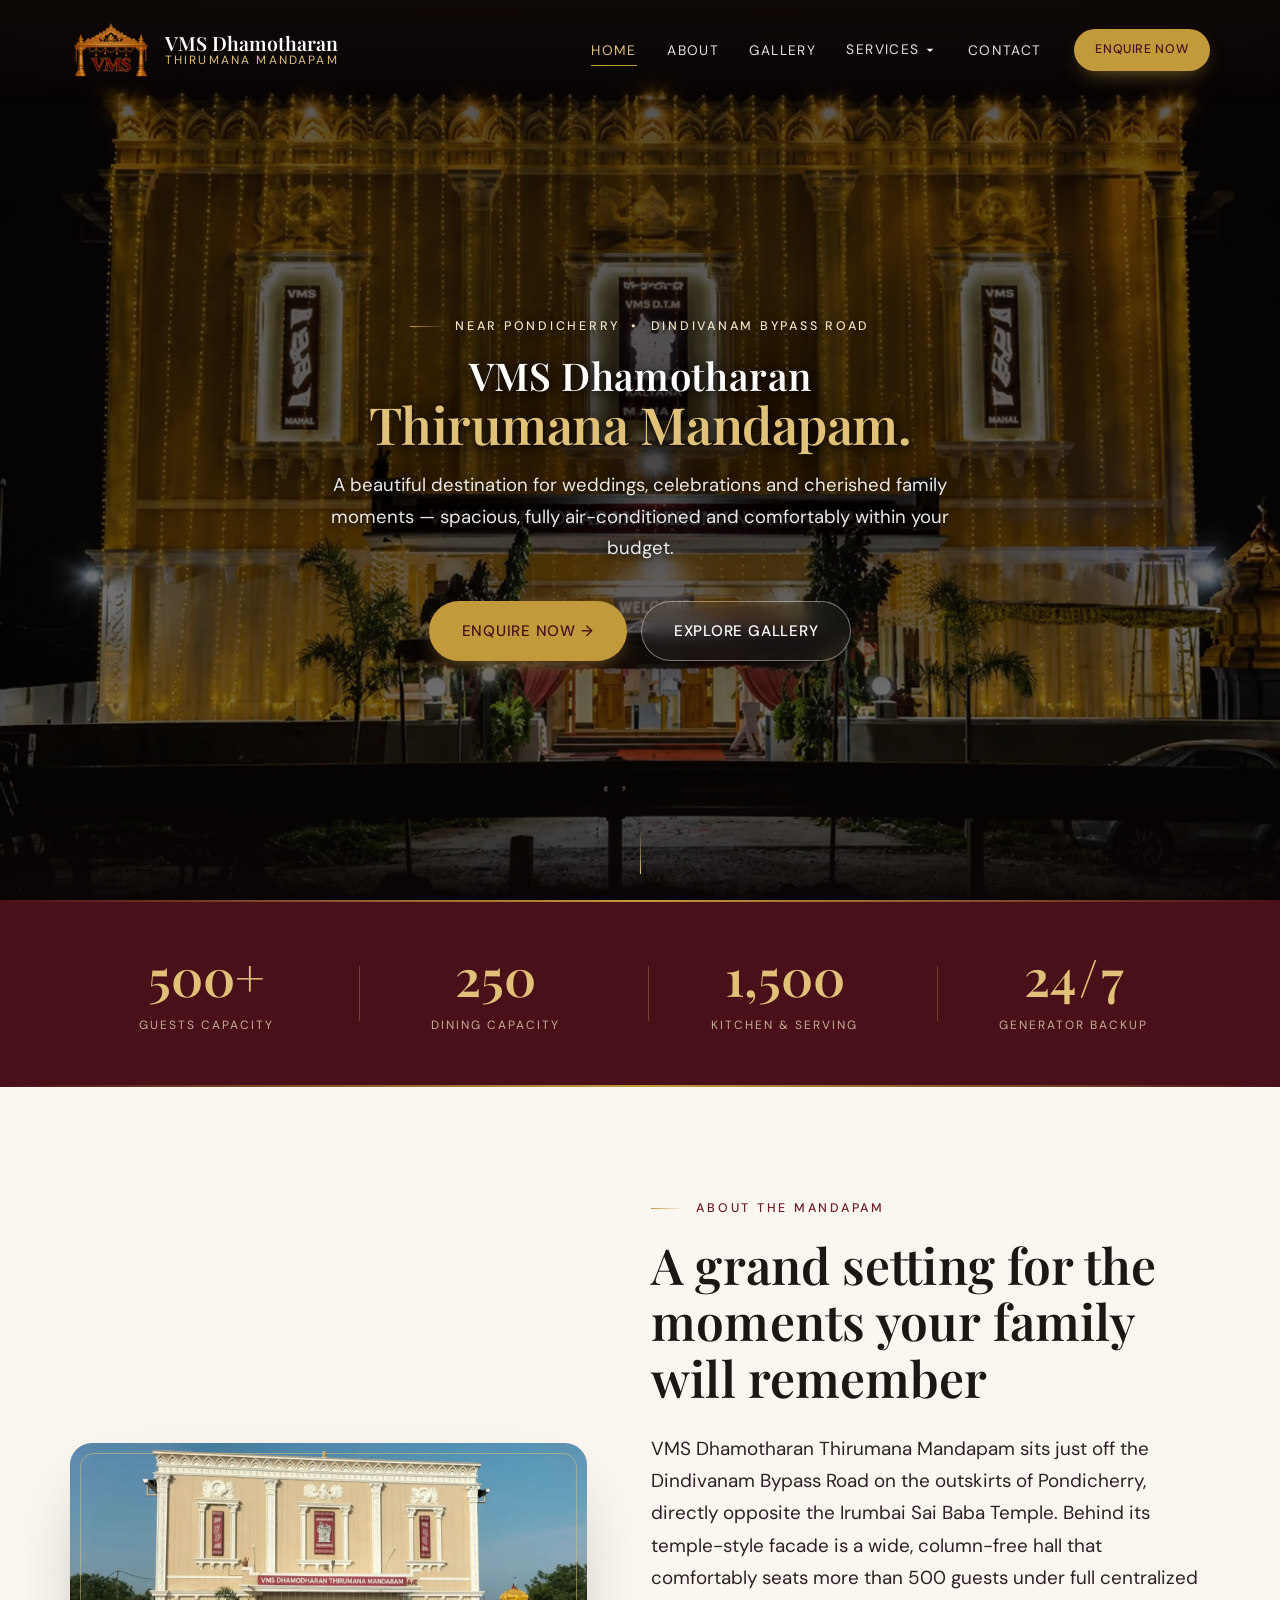
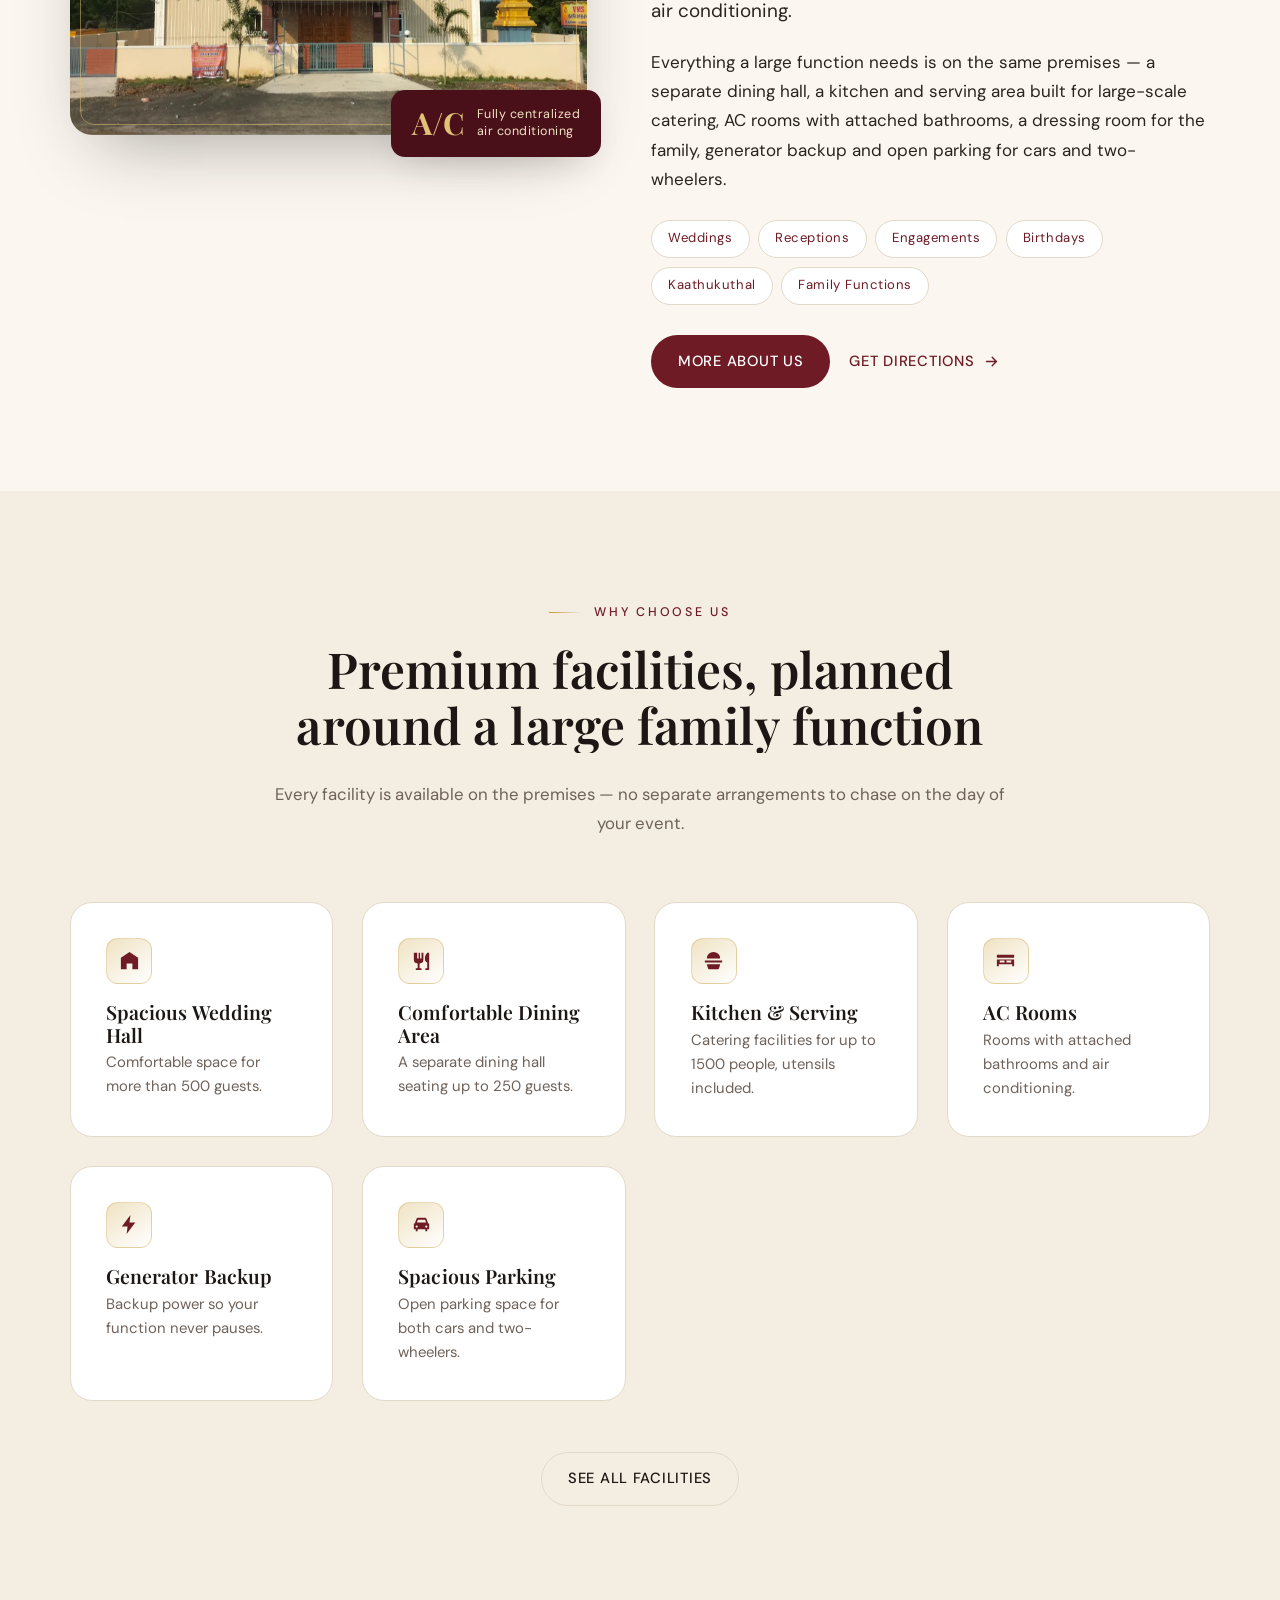
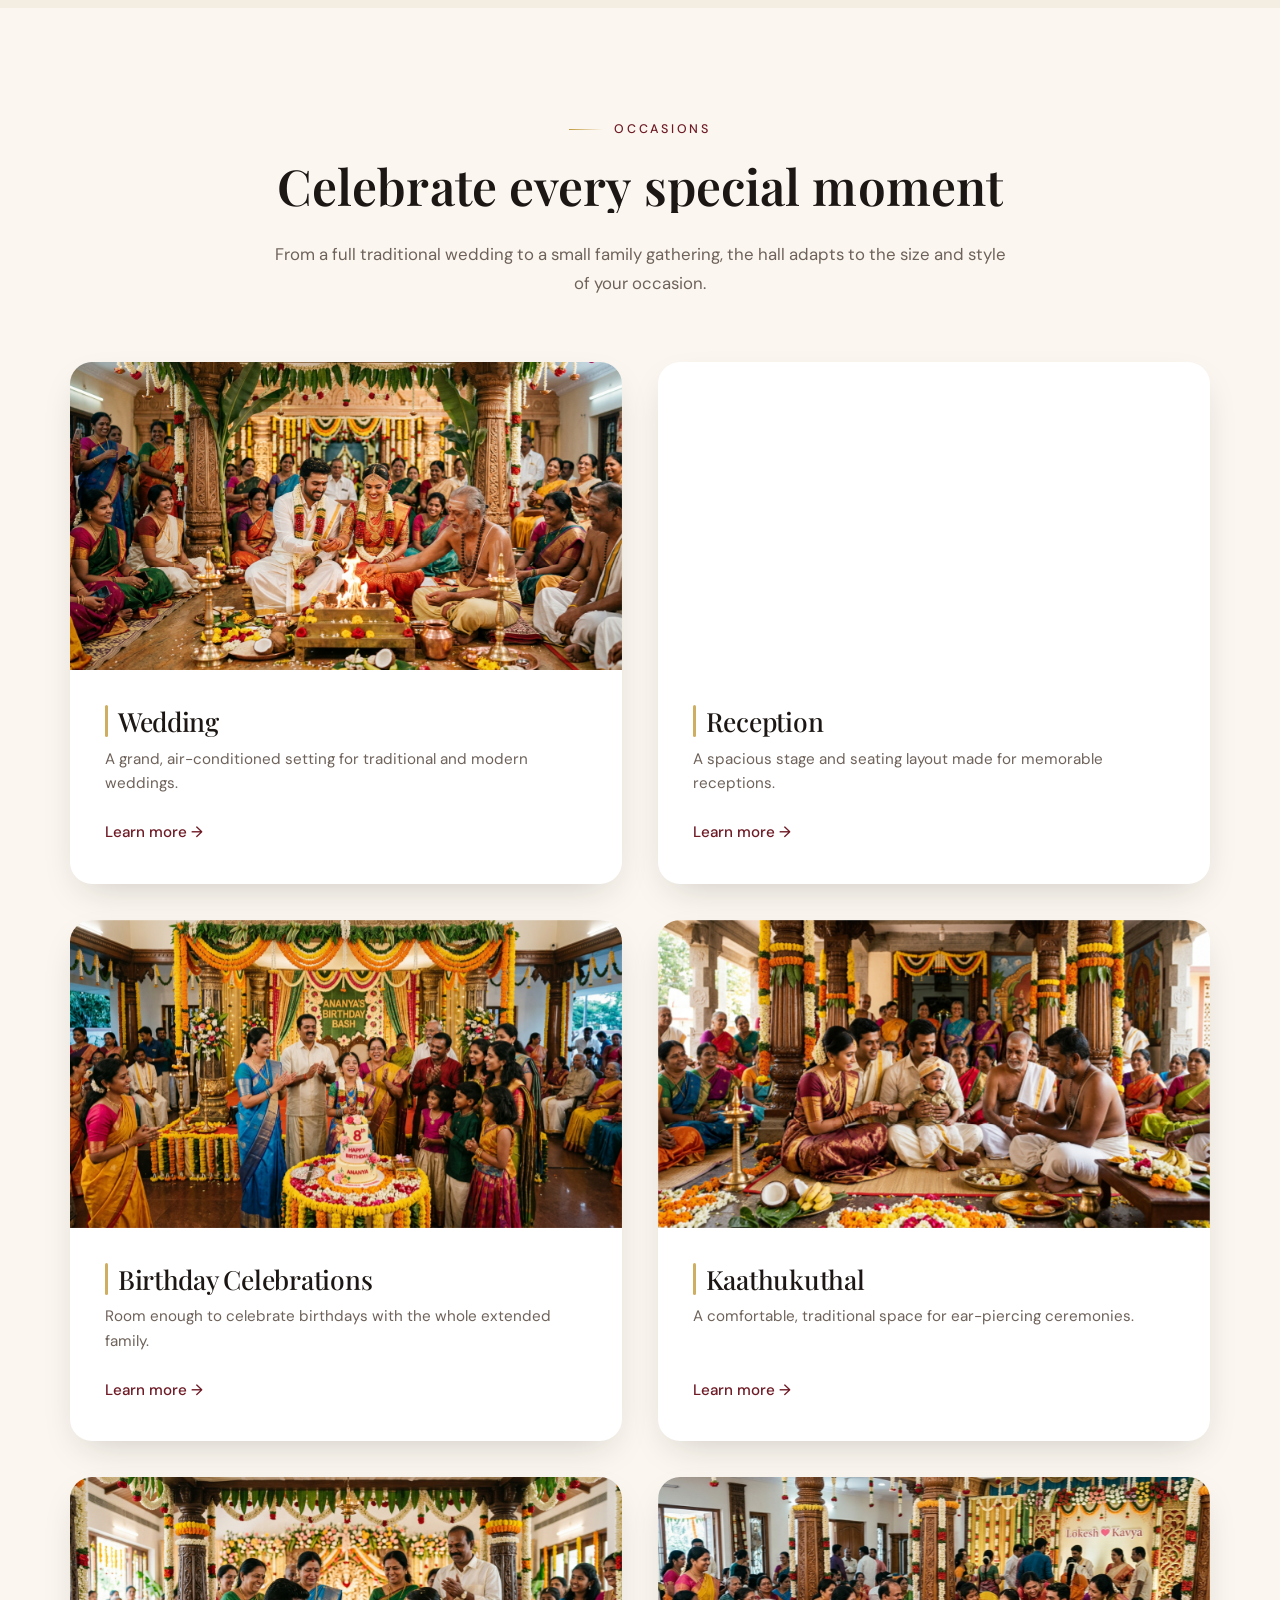
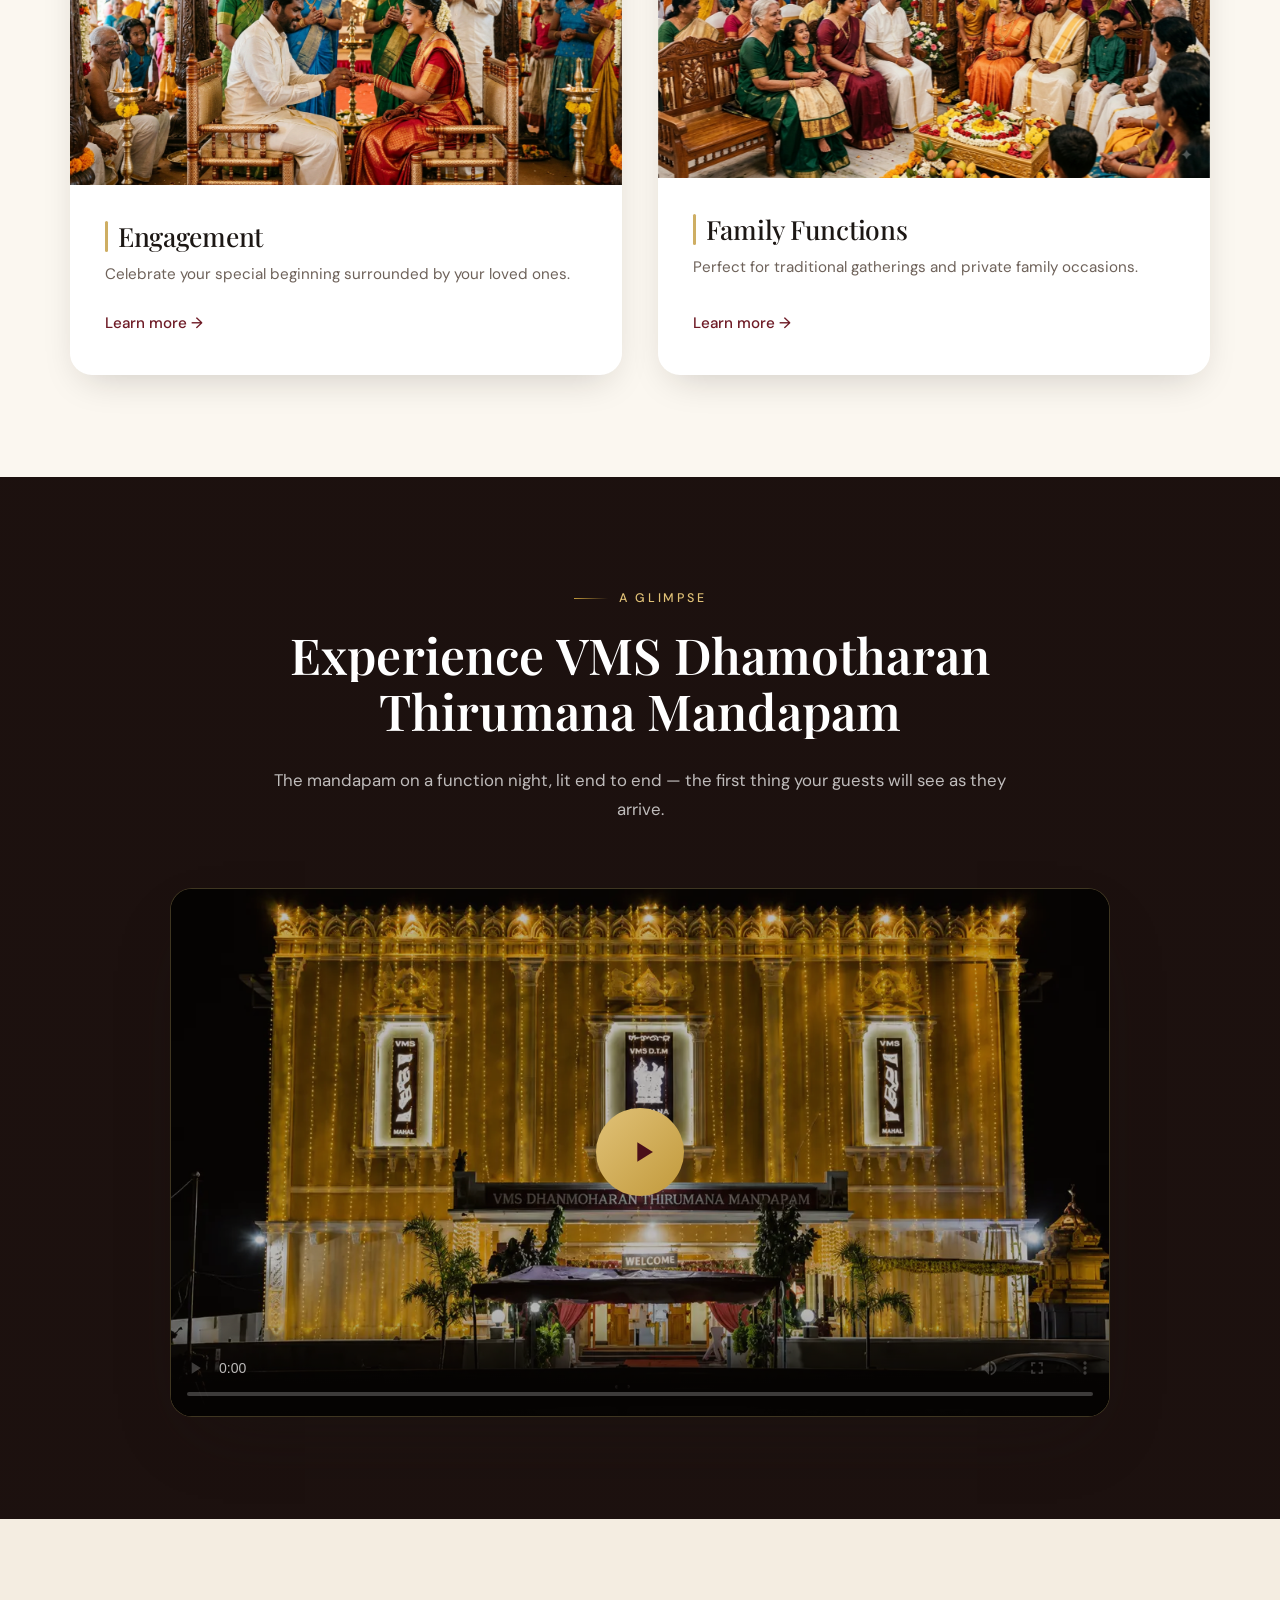
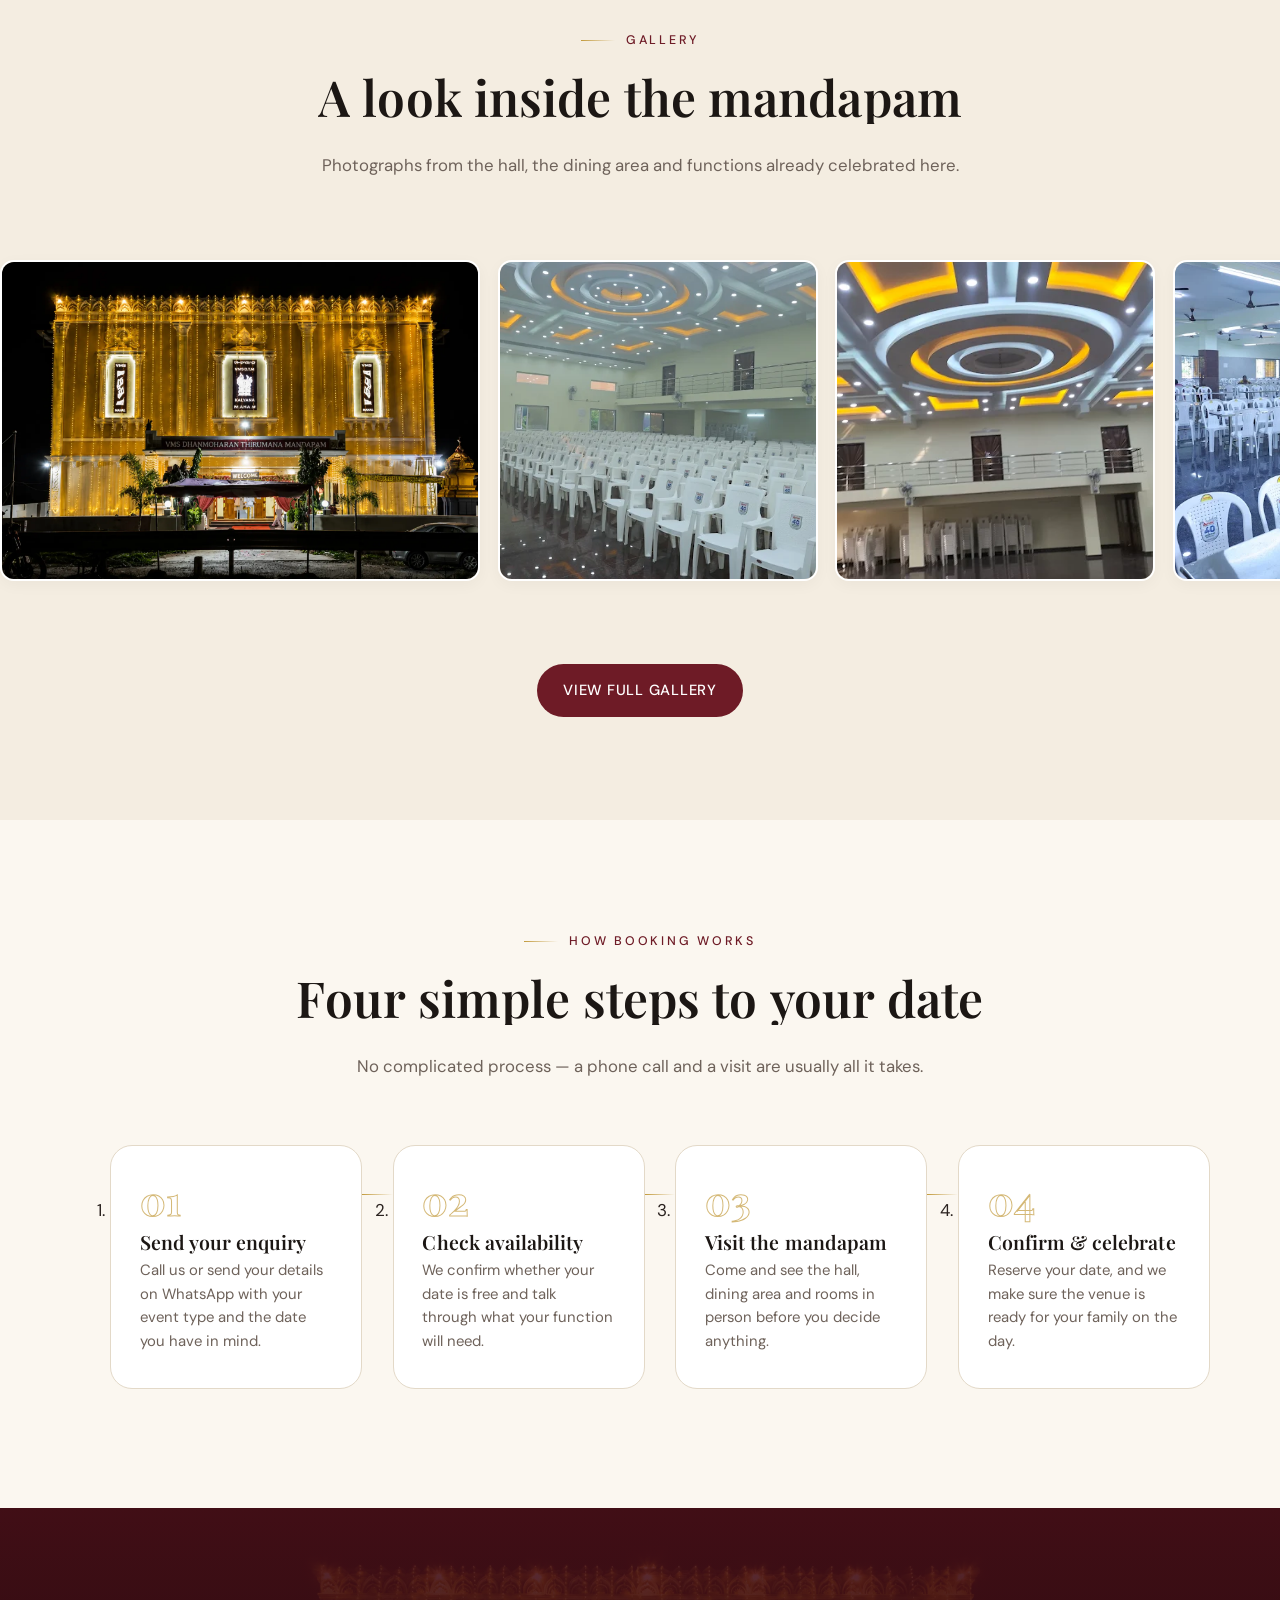
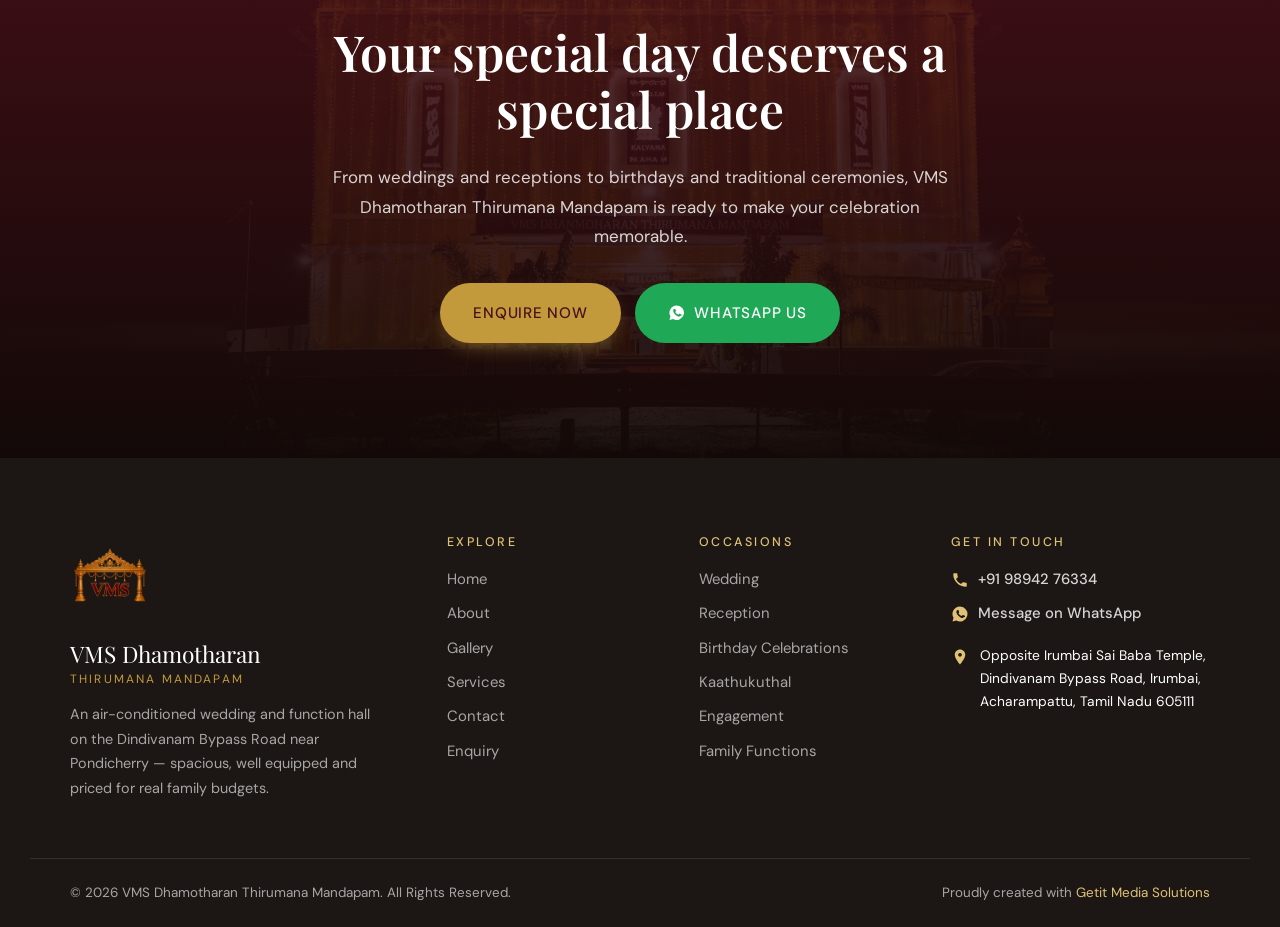
==== commit 0f311da1: "imp con" ====
--- a/index.html
+++ b/index.html
@@ -13,18 +13,18 @@
 <meta property="og:site_name" content="VMS Dhamotharan Thirumana Mandapam">
 <meta property="og:title" content="VMS Dhamotharan Thirumana Mandapam | Wedding &amp; Function Hall Near Pondicherry">
 <meta property="og:description" content="An air-conditioned marriage hall on Dindivanam Bypass Road, opposite Irumbai Sai Baba Temple. 500+ guest capacity, 250-seat dining, AC rooms, generator backup and spacious parking.">
-<meta property="og:image" content="assets/images/optimized/hero-night-1200.webp">
+<meta property="og:image" content="assets/images/optimized/hero-wide-2400.webp">
 <meta property="og:locale" content="en_IN">
 <meta name="twitter:card" content="summary_large_image">
 <meta name="twitter:title" content="VMS Dhamotharan Thirumana Mandapam">
 <meta name="twitter:description" content="Wedding &amp; function hall near Pondicherry — 500+ guests, centralized AC, dining for 250, generator backup.">
-<meta name="twitter:image" content="assets/images/optimized/hero-night-1200.webp">
+<meta name="twitter:image" content="assets/images/optimized/hero-wide-2400.webp">
 
 <link rel="icon" href="data:image/svg+xml,%3Csvg xmlns='http://www.w3.org/2000/svg' viewBox='0 0 32 32'%3E%3Crect width='32' height='32' rx='7' fill='%234A1019'/%3E%3Ctext x='16' y='22' font-family='Georgia,serif' font-size='14' font-weight='700' fill='%23C29A3C' text-anchor='middle'%3EV%3C/text%3E%3C/svg%3E">
 
 <link rel="preconnect" href="https://fonts.googleapis.com">
 <link rel="preconnect" href="https://fonts.gstatic.com" crossorigin>
-<link rel="preload" as="image" href="assets/images/optimized/hero-night-1600.webp" imagesrcset="assets/images/optimized/hero-night-800.webp 800w, assets/images/optimized/hero-night-1200.webp 1200w, assets/images/optimized/hero-night-1600.webp 1600w" imagesizes="100vw" fetchpriority="high">
+<link rel="preload" as="image" href="assets/images/optimized/hero-wide-2400.webp" fetchpriority="high">
 <link href="https://fonts.googleapis.com/css2?family=Playfair+Display:ital,wght@0,400;0,500;0,600;0,700;1,400&family=DM+Sans:ital,opsz,wght@0,9..40,100..1000;1,9..40,100..1000&family=Noto+Sans+Tamil:wght@400;600&display=swap" rel="stylesheet">
 <link rel="stylesheet" href="css/style.css?v=5">
 
@@ -35,7 +35,7 @@
   "name": "VMS Dhamotharan Thirumana Mandapam",
   "description": "Air-conditioned wedding and function hall near Pondicherry, suitable for weddings, receptions, engagements, birthday celebrations, kaathukuthal ceremonies and family functions.",
   "url": "index.html",
-  "image": "assets/images/optimized/hero-night-1200.webp",
+  "image": "assets/images/optimized/hero-night-1600.webp",
   "telephone": "+91-98942-76334",
   "maximumAttendeeCapacity": 500,
   "address": {
@@ -114,18 +114,9 @@
       <!-- Desktop uses a widened frame (the night sky extended to either side)
            so the whole facade fits any window without letterbox bars.
            Phones keep the true 3:2 original for the stacked layout. -->
-      <source media="(min-width: 761px)"
-              srcset="assets/images/optimized/hero-wide-1200.webp 1200w,
-                      assets/images/optimized/hero-wide-1800.webp 1800w,
-                      assets/images/optimized/hero-wide-2400.webp 2400w"
-              sizes="100vw">
       <img
-        src="assets/images/optimized/hero-night-1600.webp"
-        srcset="assets/images/optimized/hero-night-800.webp 800w,
-                assets/images/optimized/hero-night-1200.webp 1200w,
-                assets/images/optimized/hero-night-1600.webp 1600w"
-        sizes="100vw"
-        width="1537" height="1023"
+        src="assets/images/optimized/hero-wide-2400.webp"
+        width="2400" height="1598"
         alt="VMS Dhamotharan Thirumana Mandapam lit with golden festoon lights at night"
         fetchpriority="high" decoding="async" class="hero-img">
     </picture>
@@ -188,9 +179,7 @@
   <div class="shell about-grid">
     <div class="about-visual reveal">
       <div class="frame frame-gold">
-        <img src="assets/images/optimized/exterior-day-900.webp"
-             srcset="assets/images/optimized/exterior-day-900.webp 900w, assets/images/optimized/exterior-day-1400.webp 1400w"
-             sizes="(max-width: 900px) 92vw, 46vw"
+        <img src="assets/images/optimized/exterior-day-1400.webp"
              width="1600" height="902" loading="lazy" decoding="async"
              alt="Daytime front view of VMS Dhamotharan Thirumana Mandapam with its temple-style facade">
       </div>
@@ -395,7 +384,6 @@
              poster="assets/images/optimized/video-poster.webp"
              width="1280" height="720"
              aria-label="Evening view of VMS Dhamotharan Thirumana Mandapam illuminated for a function">
-        <source src="assets/vedios/tour-web.mp4" type="video/mp4">
         Your browser does not support embedded video.
         <a href="assets/vedios/tour-web.mp4">Download the video</a> instead.
       </video>
@@ -420,7 +408,7 @@
         <ul class="gallery-marquee">
           <li class="gal-item gal-wide">
             <button class="gal-btn" type="button" data-full="assets/images/optimized/hero-night-1600.webp" data-caption="The mandapam illuminated with festoon lighting on a function night">
-              <img src="assets/images/optimized/hero-night-800.webp" width="1537" height="1023" loading="lazy" decoding="async" alt="The mandapam illuminated with golden festoon lighting at night">
+              <img src="assets/images/optimized/hero-night-1600.webp" width="1537" height="1023" loading="lazy" decoding="async" alt="The mandapam illuminated with golden festoon lighting at night">
               <span class="gal-overlay" aria-hidden="true"><span class="gal-view">View</span></span>
             </button>
           </li>
@@ -458,7 +446,7 @@
         <ul class="gallery-marquee" aria-hidden="true">
           <li class="gal-item gal-wide">
             <button class="gal-btn" type="button" data-full="assets/images/optimized/hero-night-1600.webp" data-caption="The mandapam illuminated with festoon lighting on a function night">
-              <img src="assets/images/optimized/hero-night-800.webp" width="1537" height="1023" loading="lazy" decoding="async" alt="The mandapam illuminated with golden festoon lighting at night">
+              <img src="assets/images/optimized/hero-night-1600.webp" width="1537" height="1023" loading="lazy" decoding="async" alt="The mandapam illuminated with golden festoon lighting at night">
               <span class="gal-overlay" aria-hidden="true"><span class="gal-view">View</span></span>
             </button>
           </li>
@@ -542,7 +530,7 @@
 <!-- ============ CTA ============ -->
 <section class="cta" aria-labelledby="cta-h">
   <div class="cta-bg" aria-hidden="true">
-    <img src="assets/images/optimized/hero-night-1200.webp" width="1537" height="1023" loading="lazy" decoding="async" alt="">
+    <img src="assets/images/optimized/hero-wide-2400.webp" width="1537" height="1023" loading="lazy" decoding="async" alt="">
   </div>
   <div class="shell cta-inner">
     <h2 class="h2 cta-h reveal" id="cta-h">Your special day deserves a special place</h2>
@@ -613,15 +601,12 @@
           <svg class="fc-icon" viewBox="0 0 24 24" aria-hidden="true" fill="currentColor"><path d="M12 2a10 10 0 0 0-8.6 15.1L2 22l5-1.3A10 10 0 1 0 12 2Zm5.3 14.1c-.2.6-1.3 1.2-1.8 1.2-.5.1-1 .1-1.7-.1a12 12 0 0 1-5.6-4.9c-.4-.6-1-1.6-1-3s.7-2 1-2.3a1 1 0 0 1 .8-.3h.5c.2 0 .4 0 .6.5l.8 2c.1.2.1.4 0 .6l-.4.5-.3.3c-.1.2-.3.3-.1.6a8.5 8.5 0 0 0 3.9 3.3c.3.1.5.1.7-.1l.9-1c.2-.2.3-.2.6-.1l2 1c.3.1.5.2.5.3.1.2.1.9-.1 1.5Z"/></svg>
           <a href="https://wa.me/919894276334" target="_blank" rel="noopener">Message on WhatsApp</a>
         </li>
-        <li>
-          <svg class="fc-icon" viewBox="0 0 24 24" aria-hidden="true" fill="currentColor"><path d="M12 2C8.13 2 5 5.13 5 9c0 5.25 7 13 7 13s7-7.75 7-13c0-3.87-3.13-7-7-7zm0 9.5c-1.38 0-2.5-1.12-2.5-2.5s1.12-2.5 2.5-2.5 2.5 1.12 2.5 2.5-1.12 2.5-2.5 2.5z"/></svg>
-          <a href="https://maps.app.goo.gl/6HmaUfeiSNMeDCNu9" target="_blank" rel="noopener">Open in Google Maps</a>
-        </li>
       </ul>
       <p class="footer-addr">
-        Opposite Irumbai Sai Baba Temple,<br>
+        <svg class="fc-icon" viewBox="0 0 24 24" aria-hidden="true" fill="currentColor"><path d="M12 2C8.13 2 5 5.13 5 9c0 5.25 7 13 7 13s7-7.75 7-13c0-3.87-3.13-7-7-7zm0 9.5c-1.38 0-2.5-1.12-2.5-2.5s1.12-2.5 2.5-2.5 2.5 1.12 2.5 2.5-1.12 2.5-2.5 2.5z"/></svg>
+        <a href="https://maps.app.goo.gl/6HmaUfeiSNMeDCNu9" target="_blank" rel="noopener">Opposite Irumbai Sai Baba Temple,<br>
         Dindivanam Bypass Road, Irumbai,<br>
-        Acharampattu, Tamil Nadu 605111
+        Acharampattu, Tamil Nadu 605111</a>
       </p>
     </div>
   </div>
--- a/css/style.css
+++ b/css/style.css
@@ -46,6 +46,7 @@
 *, *::before, *::after { box-sizing: border-box; }
 
 html {
+  overflow-x: hidden;
   scroll-behavior: smooth;
   scroll-padding-top: calc(var(--nav-h) + 12px);
   -webkit-text-size-adjust: 100%;
@@ -1597,7 +1598,26 @@
 .footer-contact li { display: flex; align-items: center; gap: 0.6rem; }
 .footer-contact a { font-weight: 500; color: rgba(255, 255, 255, .82); display: block; }
 .fc-icon { width: 18px; height: 18px; flex: none; fill: var(--gold-light); }
-.footer-addr { margin-top: 1.1rem; font-size: .86rem; line-height: 1.65; color: rgba(255, 255, 255, .5); }
+.footer-addr {
+  margin-top: 1.1rem;
+  font-size: .86rem;
+  line-height: 1.65;
+  color: #fff;
+  display: flex;
+  align-items: flex-start;
+  gap: .7rem;
+}
+.footer-addr .fc-icon {
+  margin-top: .2rem;
+  flex: none;
+}
+.footer-addr a {
+  color: inherit;
+  transition: color .3s var(--ease);
+}
+.footer-addr a:hover {
+  color: var(--gold);
+}
 
 .footer-bottom {
   display: flex;
@@ -1733,6 +1753,10 @@
 @media (max-width: 1080px) {
   .footer-grid { grid-template-columns: 1fr 1fr; }
   .footer-brand { grid-column: 1 / -1; }
+}
+
+@media (max-width: 600px) {
+  .footer-grid { grid-template-columns: minmax(0, 1fr); }
 }
 
 /* --- tablet / mobile nav --- */
@@ -1928,6 +1952,10 @@
 }
 
 @media (max-width: 480px) {
+  .site-header { --nav-h: 70px; }
+  .site-header.is-stuck { --nav-h: 60px; }
+  .brand-logo-img { width: 56px; height: 56px; }
+  .brand-name { font-size: 1rem; }
   .btn { padding: .78rem 1.15rem; font-size: .82rem; letter-spacing: .04em; }
   .btn-lg { padding: .9rem 1.3rem; font-size: .85rem; }
 
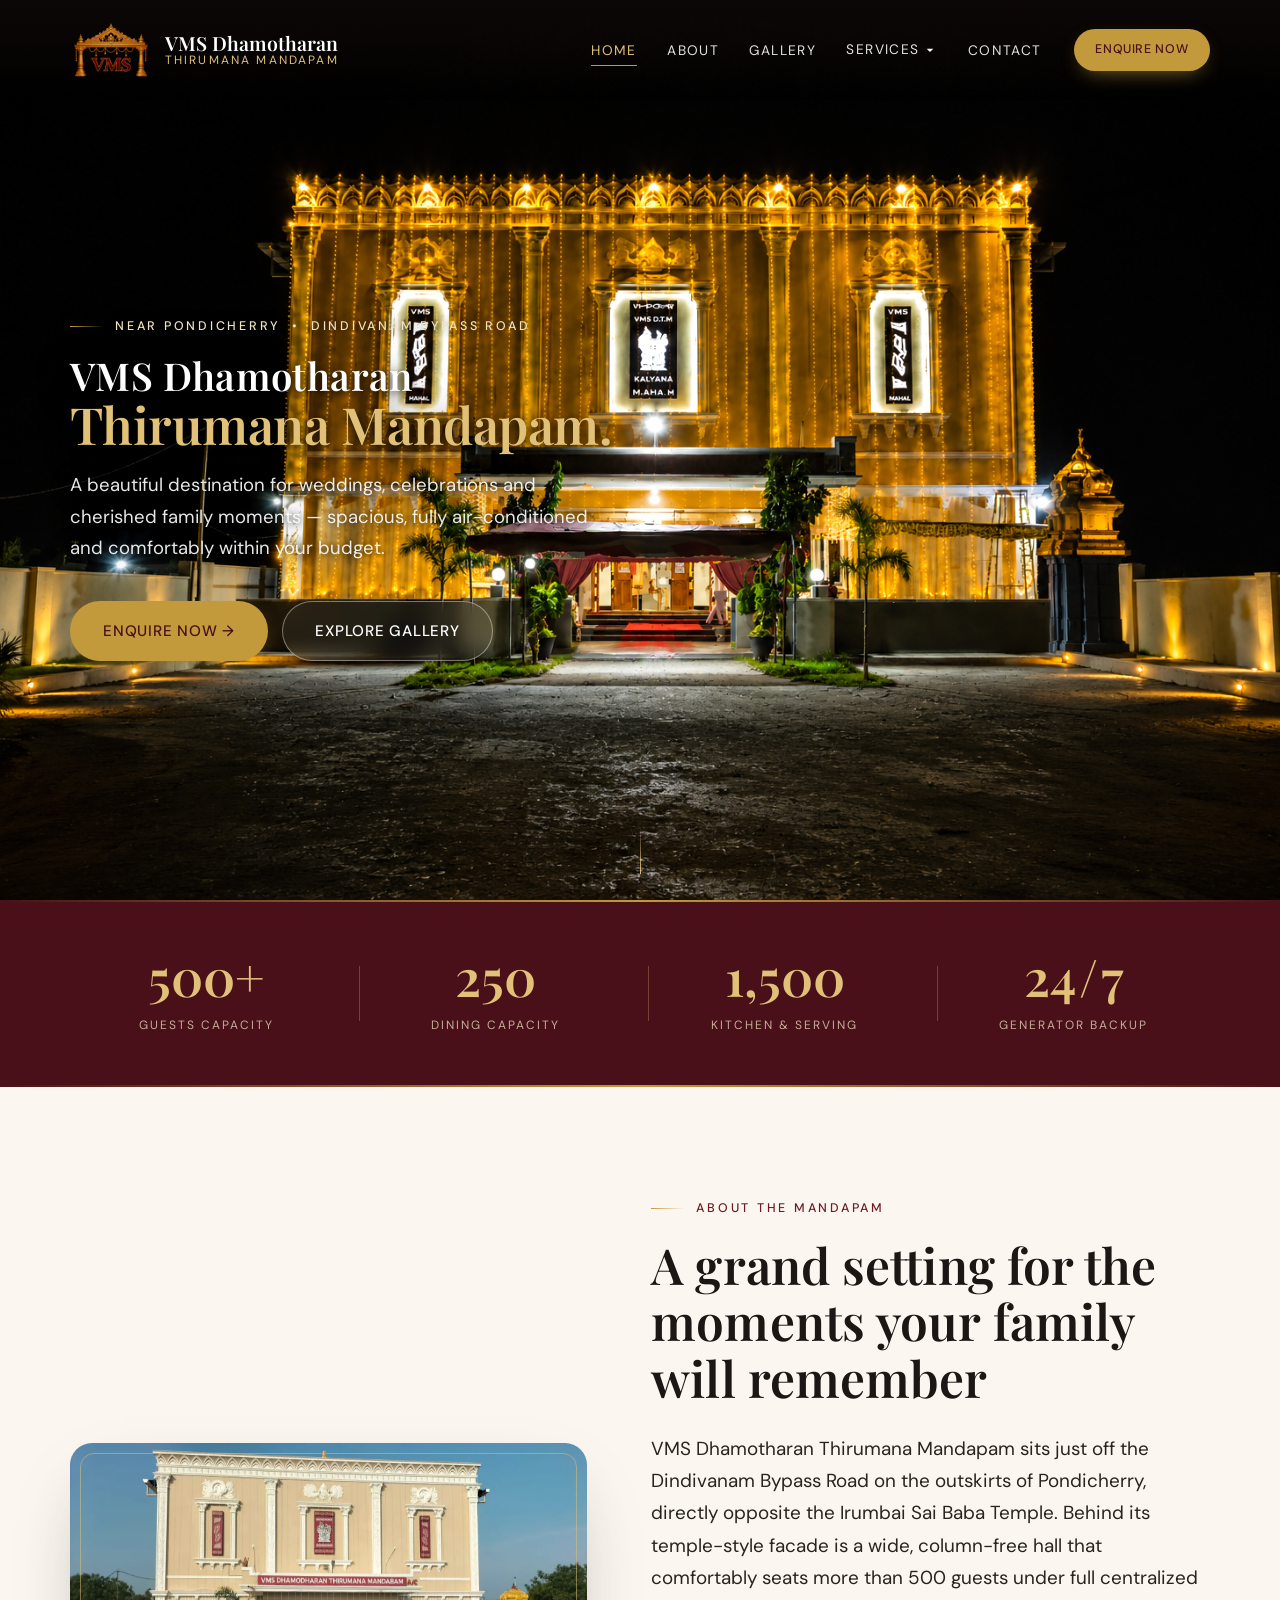
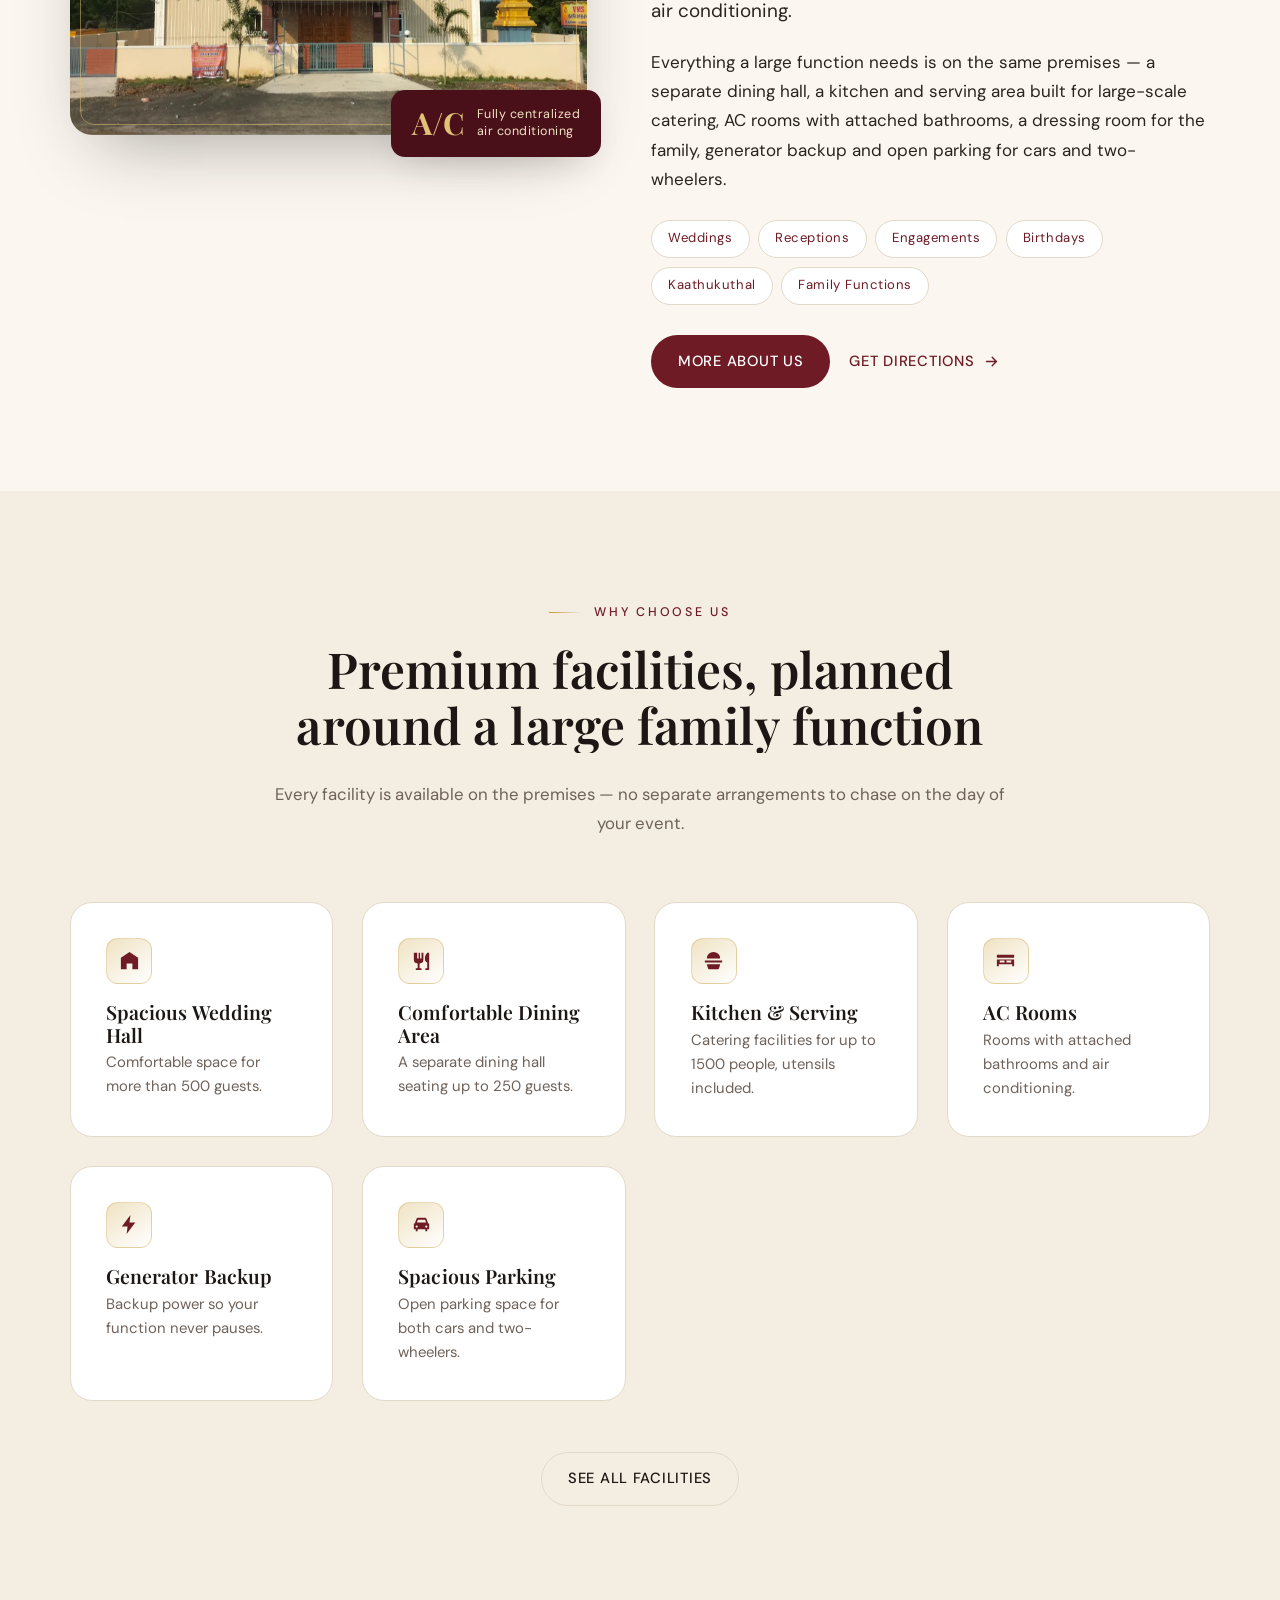
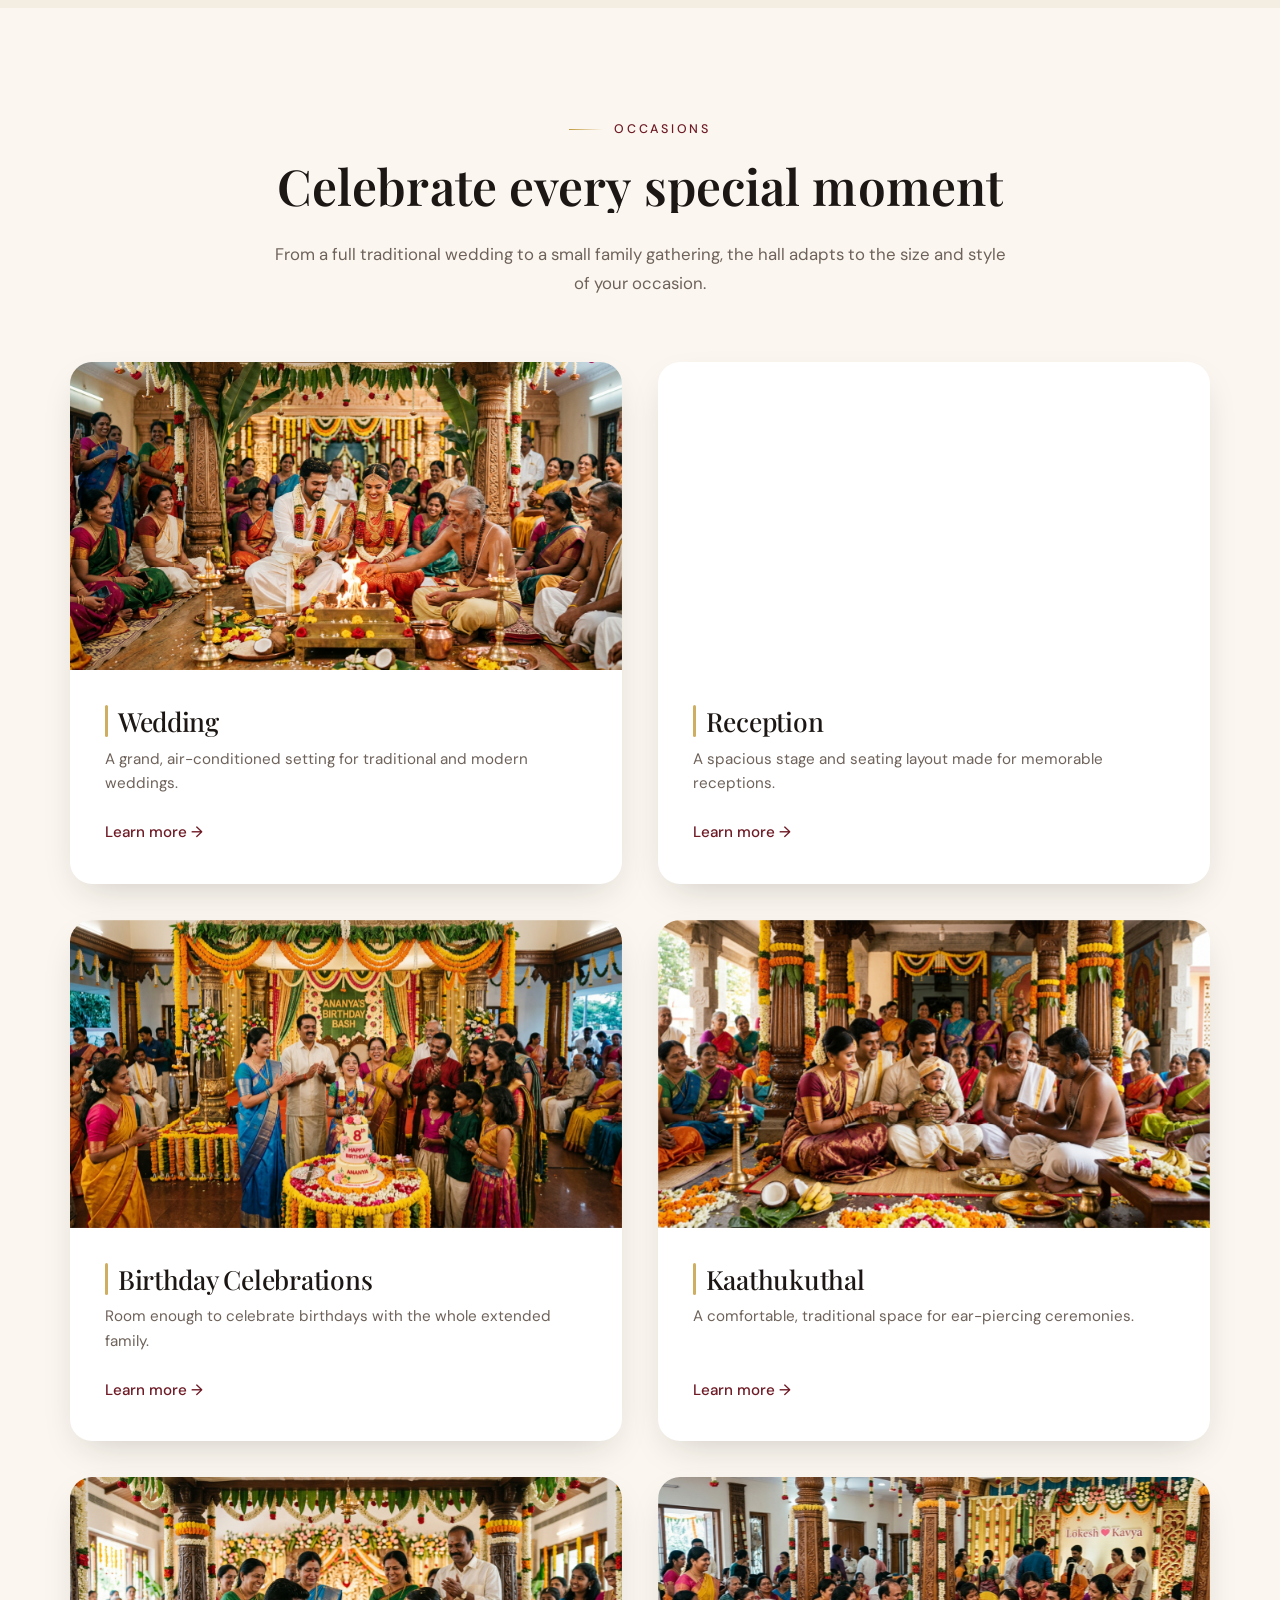
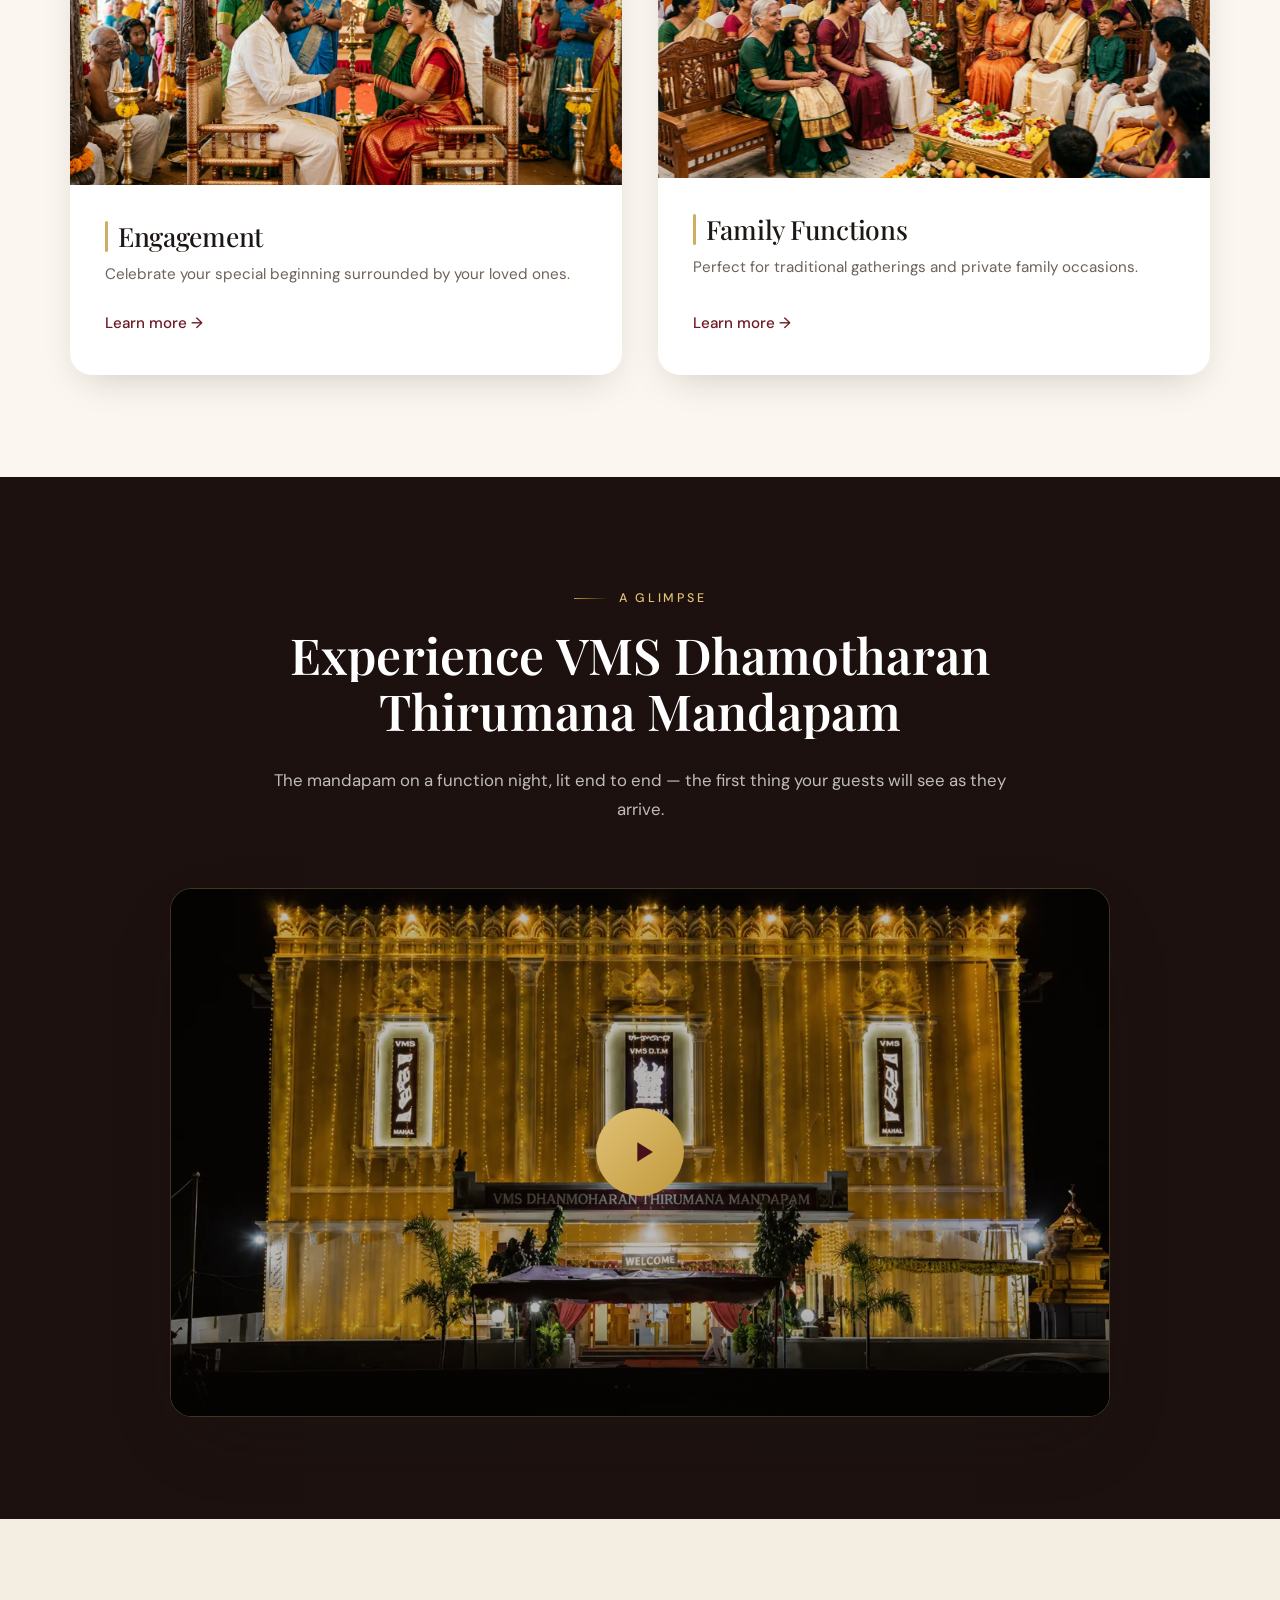
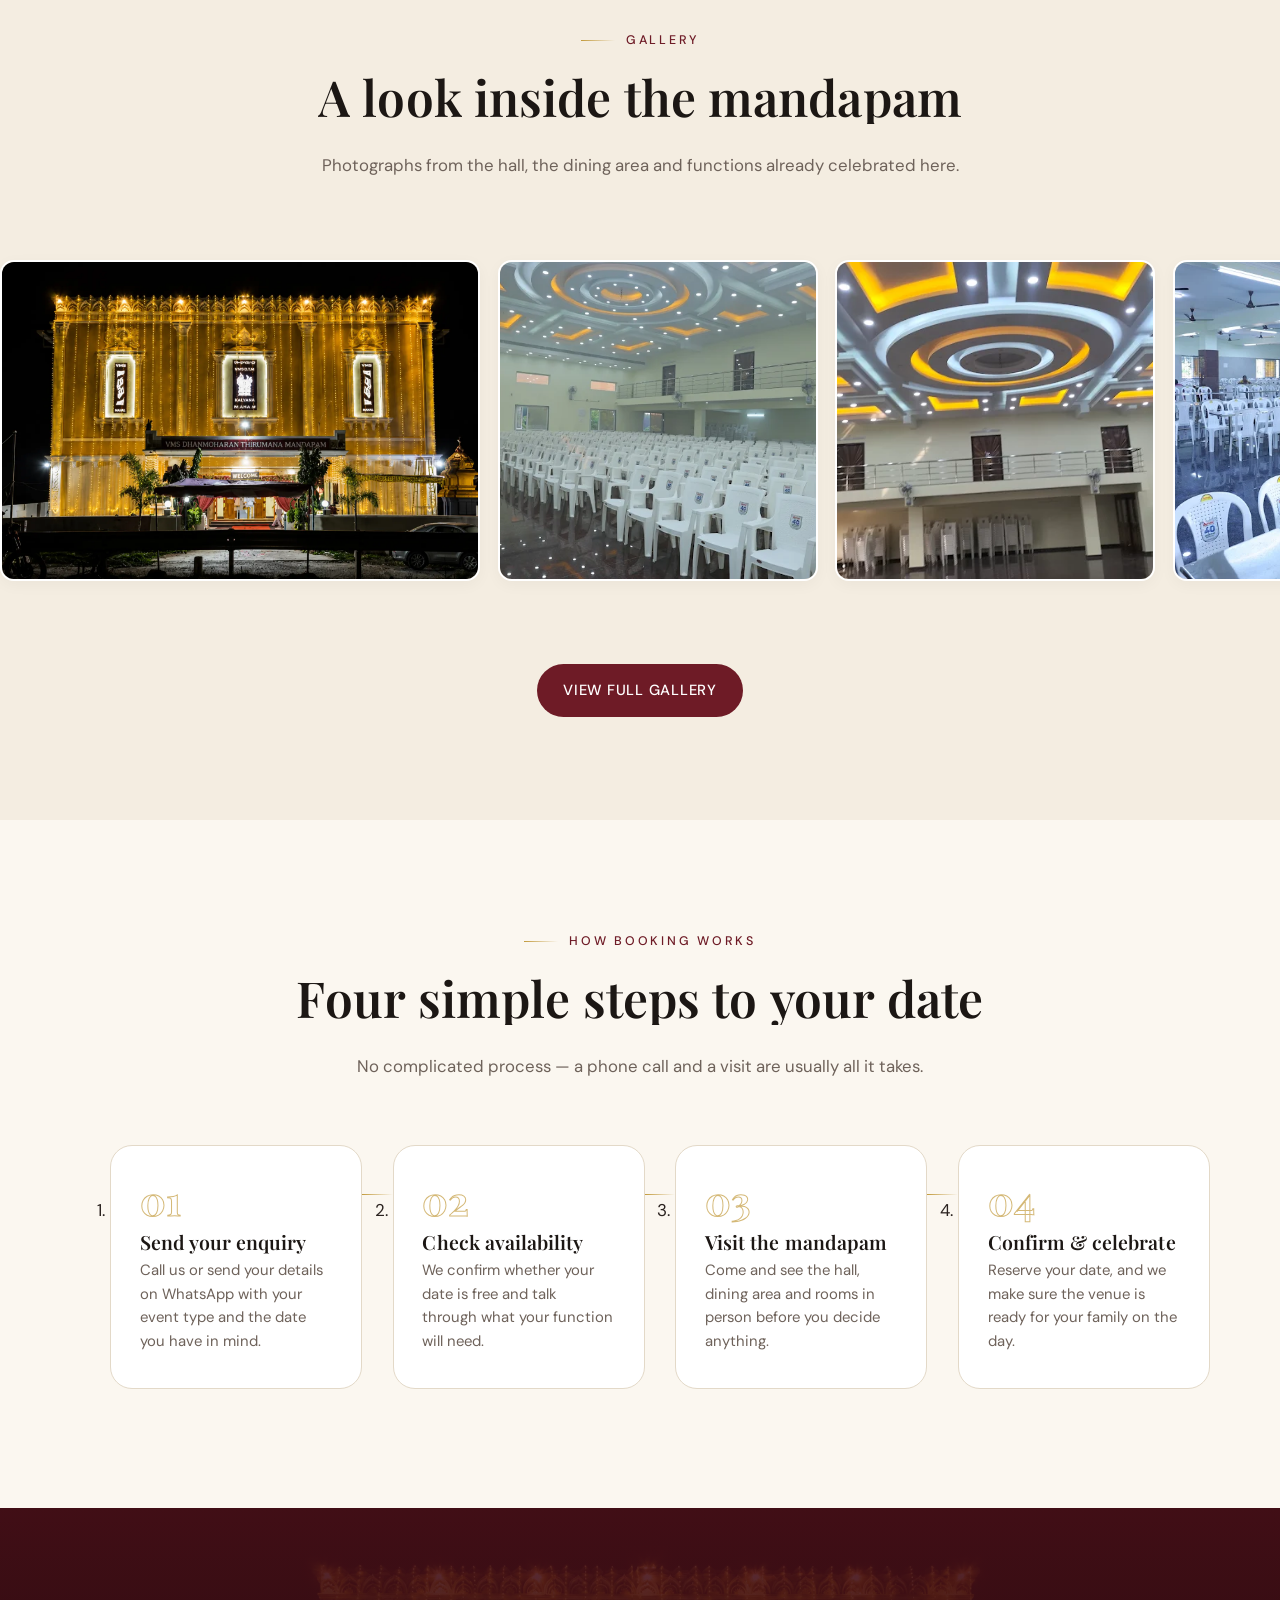
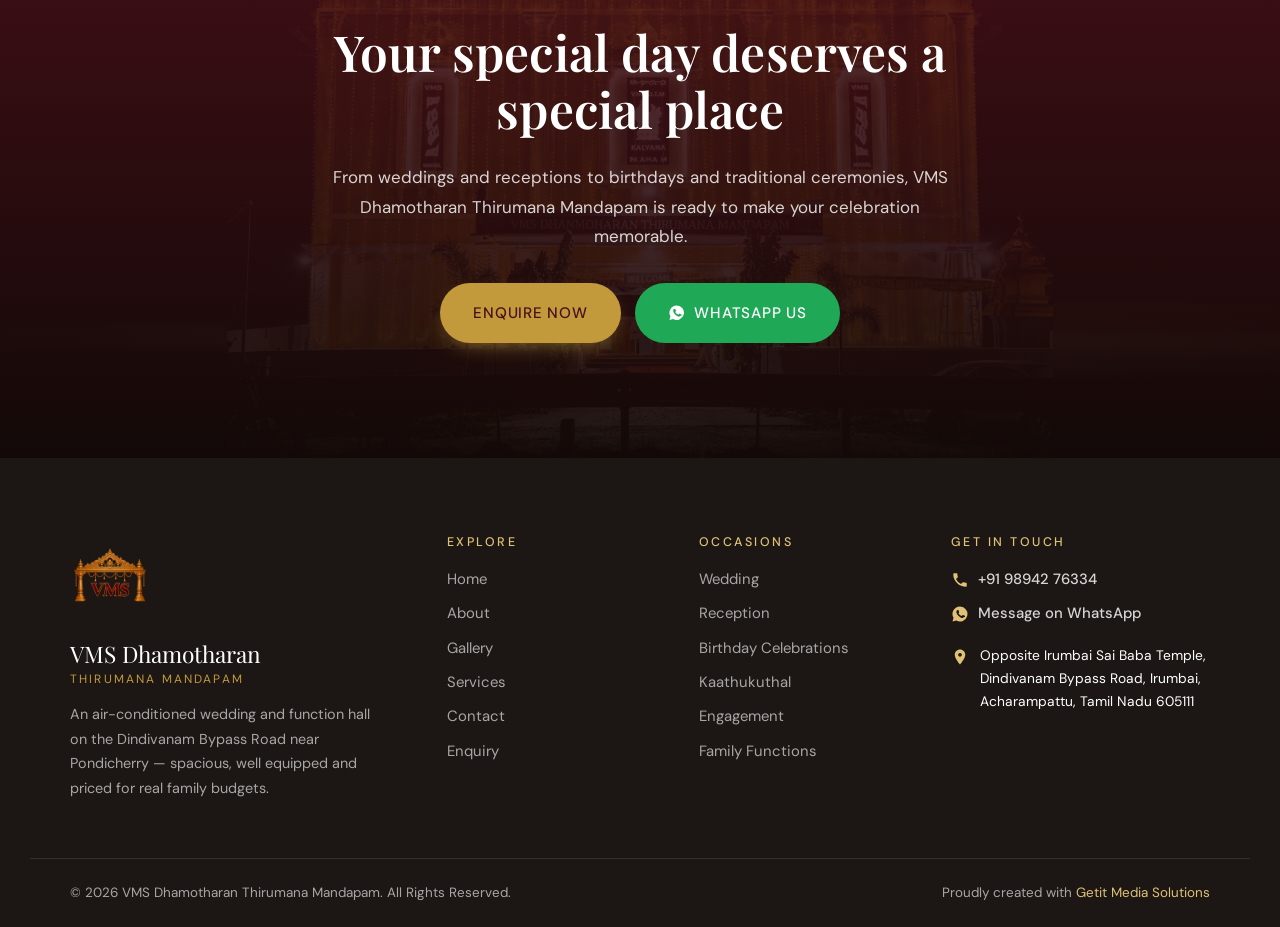
==== commit d549b4a0: "index img fixed" ====
--- a/index.html
+++ b/index.html
@@ -24,7 +24,7 @@
 
 <link rel="preconnect" href="https://fonts.googleapis.com">
 <link rel="preconnect" href="https://fonts.gstatic.com" crossorigin>
-<link rel="preload" as="image" href="assets/images/optimized/hero-wide-2400.webp" fetchpriority="high">
+<link rel="preload" as="image" href="assets/images/optimized/hero-distanced.png" fetchpriority="high">
 <link href="https://fonts.googleapis.com/css2?family=Playfair+Display:ital,wght@0,400;0,500;0,600;0,700;1,400&family=DM+Sans:ital,opsz,wght@0,9..40,100..1000;1,9..40,100..1000&family=Noto+Sans+Tamil:wght@400;600&display=swap" rel="stylesheet">
 <link rel="stylesheet" href="css/style.css?v=5">
 
@@ -110,20 +110,18 @@
 <!-- ============ HERO ============ -->
 <section class="hero" id="home">
   <div class="hero-media">
-    <picture>
-      <!-- Desktop uses a widened frame (the night sky extended to either side)
-           so the whole facade fits any window without letterbox bars.
-           Phones keep the true 3:2 original for the stacked layout. -->
+    <!-- Intrinsic size must match the file (1536x1024, 3:2). A wrong ratio here
+         makes the browser reserve the wrong box and shifts the crop. -->
       <img
-        src="assets/images/optimized/hero-wide-2400.webp"
+        src="assets/images/optimized/hero-distanced.png"
         width="2400" height="1598"
         alt="VMS Dhamotharan Thirumana Mandapam lit with golden festoon lights at night"
         fetchpriority="high" decoding="async" class="hero-img">
-    </picture>
     <div class="hero-veil" aria-hidden="true"></div>
   </div>
 
   <div class="shell hero-inner">
+   <div class="hero-copy">
     <p class="eyebrow reveal">
       <span class="eyebrow-rule" aria-hidden="true"></span>
       Near Pondicherry &nbsp;•&nbsp; Dindivanam Bypass Road
@@ -143,6 +141,7 @@
       <a href="enquiry.html" class="btn btn-gold btn-lg">Enquire Now &rarr;</a>
       <a href="gallery.html" class="btn btn-ghost btn-lg">Explore Gallery</a>
     </div>
+   </div>
   </div>
 
   <a href="#stats" class="hero-scroll" aria-label="Scroll to highlights">
--- a/css/style.css
+++ b/css/style.css
@@ -540,29 +540,34 @@
 .hero-veil {
   position: absolute;
   inset: 0;
-  /* Layered so the mandapam itself stays bright: a pool only behind the
-     headline, plus thin bands at the very top and bottom for the navbar and
-     the section join. Deliberately not an all-over wash.
-     The pool is weighted heavily because the copy lands on the lit gold
-     facade — the previous .54 centre left white-on-gold well under 4.5:1.
-     It still falls to fully transparent by the edges, so the roofline,
-     the entrance and the palms stay at full brightness. */
-  background:
-    radial-gradient(96% 62% at 50% 47%,
-      rgba(10, 6, 5, .74) 0%, rgba(10, 6, 5, .60) 42%,
-      rgba(10, 6, 5, .30) 70%, rgba(10, 6, 5, 0) 100%),
-    linear-gradient(180deg,
-      rgba(10, 6, 5, .70) 0%, rgba(10, 6, 5, .12) 24%, rgba(10, 6, 5, 0) 40%),
-    linear-gradient(0deg,
-      rgba(10, 6, 5, .80) 0%, rgba(10, 6, 5, .18) 20%, rgba(10, 6, 5, 0) 38%);
-}
-.hero-inner { position: relative; text-align: center; }
+  background: none;
+}
+/* The hero copy occupies the left column so the facade is never covered.
+   max-width is in ch/rem so the measure stays readable as the column grows,
+   rather than the text stretching under the building. */
+.hero-inner {
+  position: relative;
+  text-align: left;
+  width: 100%;
+}
+/* NB: the % resolves against .shell (max 1220px), not the viewport — 52% here
+   measured only ~593px and broke the headline onto three lines. 72% leaves the
+   headline on two lines at every desktop width while still ending well before
+   the veil clears, so the copy never sits on the lit facade. */
+.hero-copy { max-width: min(52rem, 72%); }
+
+/* As the viewport narrows there is less bright facade to protect and less room
+   for a comfortable measure, so the column widens back out in steps until it
+   is full width on phones (where the hero stacks instead of overlaying). */
+@media (max-width: 1200px) { .hero-copy { max-width: min(46rem, 80%); } }
+@media (max-width: 940px)  { .hero-copy { max-width: min(40rem, 88%); } }
+@media (max-width: 760px)  { .hero-copy { max-width: none; } }
 
 .hero .eyebrow {
   /* gold-pale rather than gold-light: at 12.5px this is small text and needs
      4.5:1, which gold-light missed against the lit facade. */
   color: var(--gold-pale);
-  justify-content: center;
+  justify-content: flex-start;
   text-shadow: 0 1px 12px rgba(0, 0, 0, .5);
 }
 
@@ -589,8 +594,8 @@
 }
 
 .hero-lede {
-  max-width: 40rem;
-  margin-inline: auto;
+  max-width: 33rem;
+  margin-inline: 0;
   color: rgba(255, 255, 255, .9);
   font-size: clamp(1rem, .95rem + .32vw, 1.16rem);
   text-shadow: 0 1px 6px rgba(0, 0, 0, .7), 0 2px 20px rgba(0, 0, 0, .55);
@@ -599,7 +604,7 @@
 .hero-actions {
   display: flex;
   flex-wrap: wrap;
-  justify-content: center;
+  justify-content: flex-start;
   align-items: center;
   gap: .9rem;
   margin-top: 2.2rem;
@@ -1909,8 +1914,7 @@
   .hero-veil {
     inset: auto 0 0 0;
     height: 40%;
-    background: linear-gradient(180deg,
-      rgba(11, 7, 6, 0) 0%, rgba(11, 7, 6, .78) 72%, var(--charcoal) 100%);
+    background: none;
   }
   .hero-inner {
     position: relative;
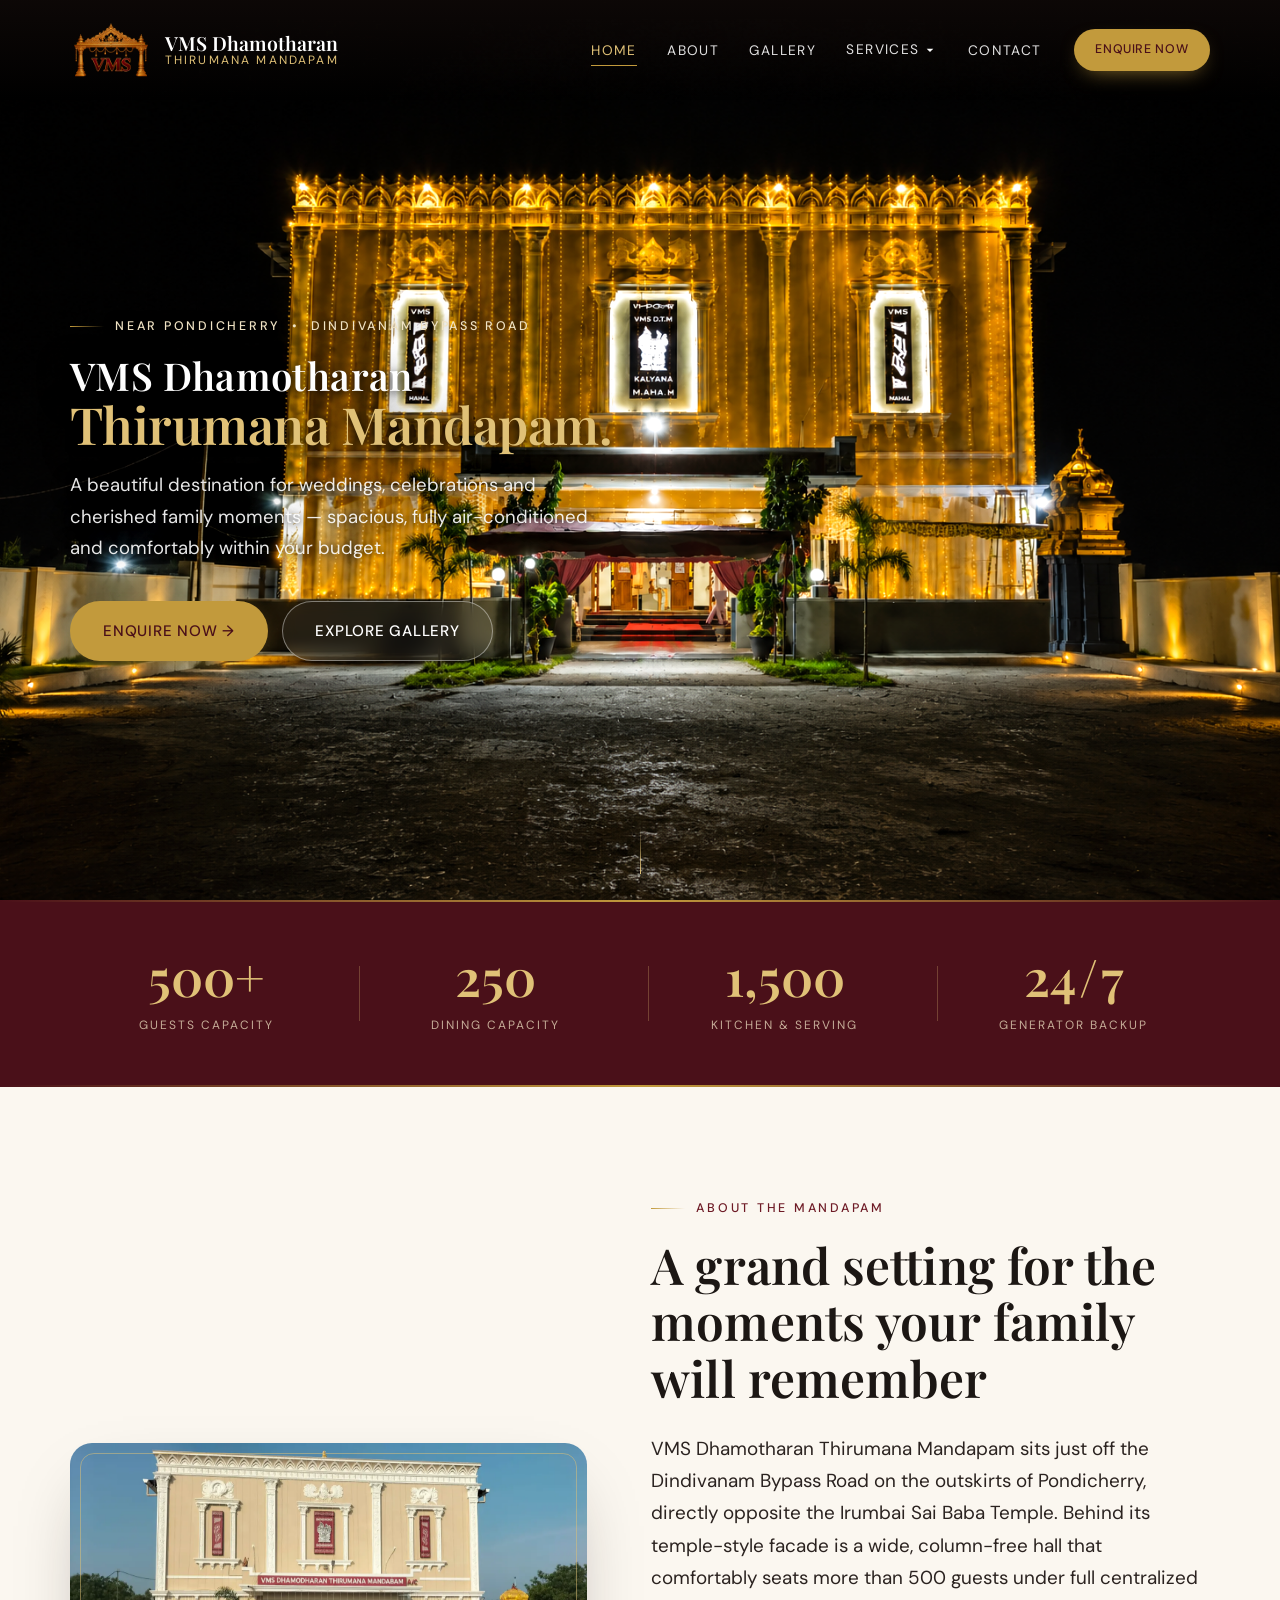
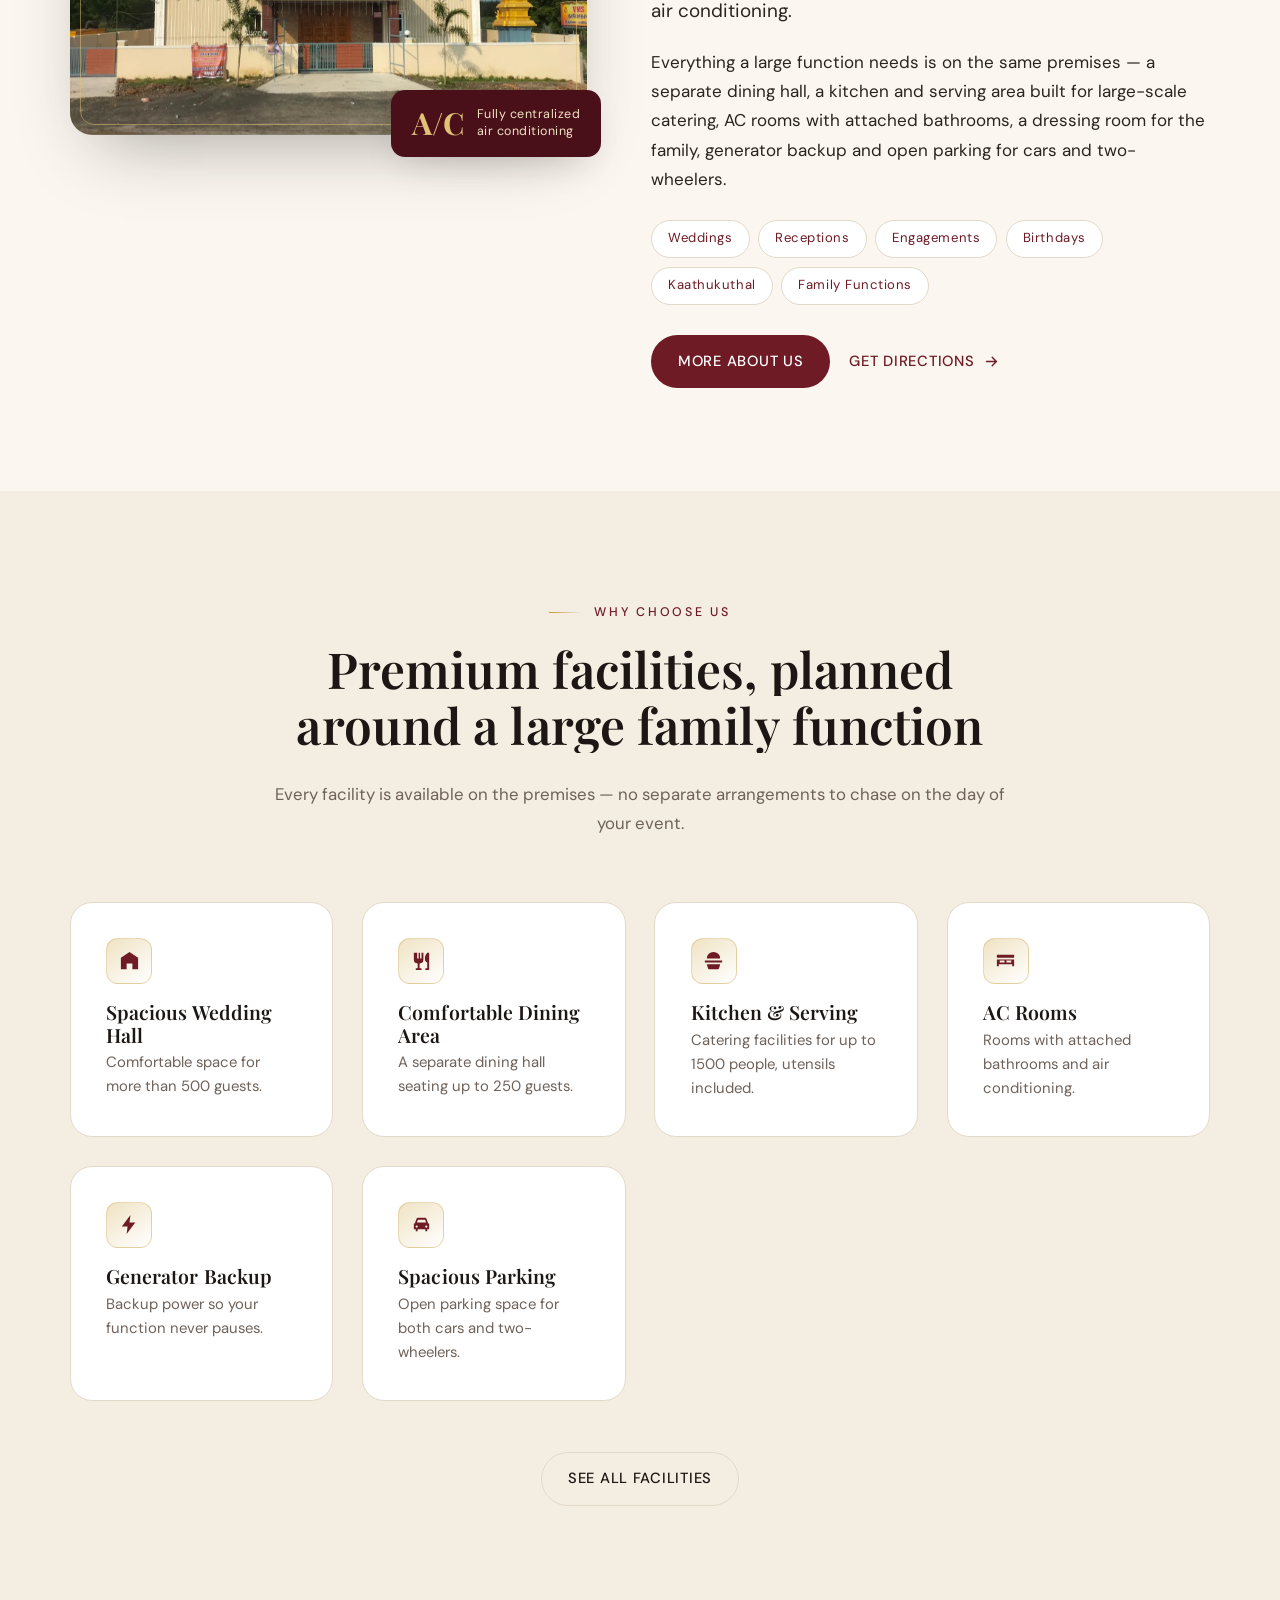
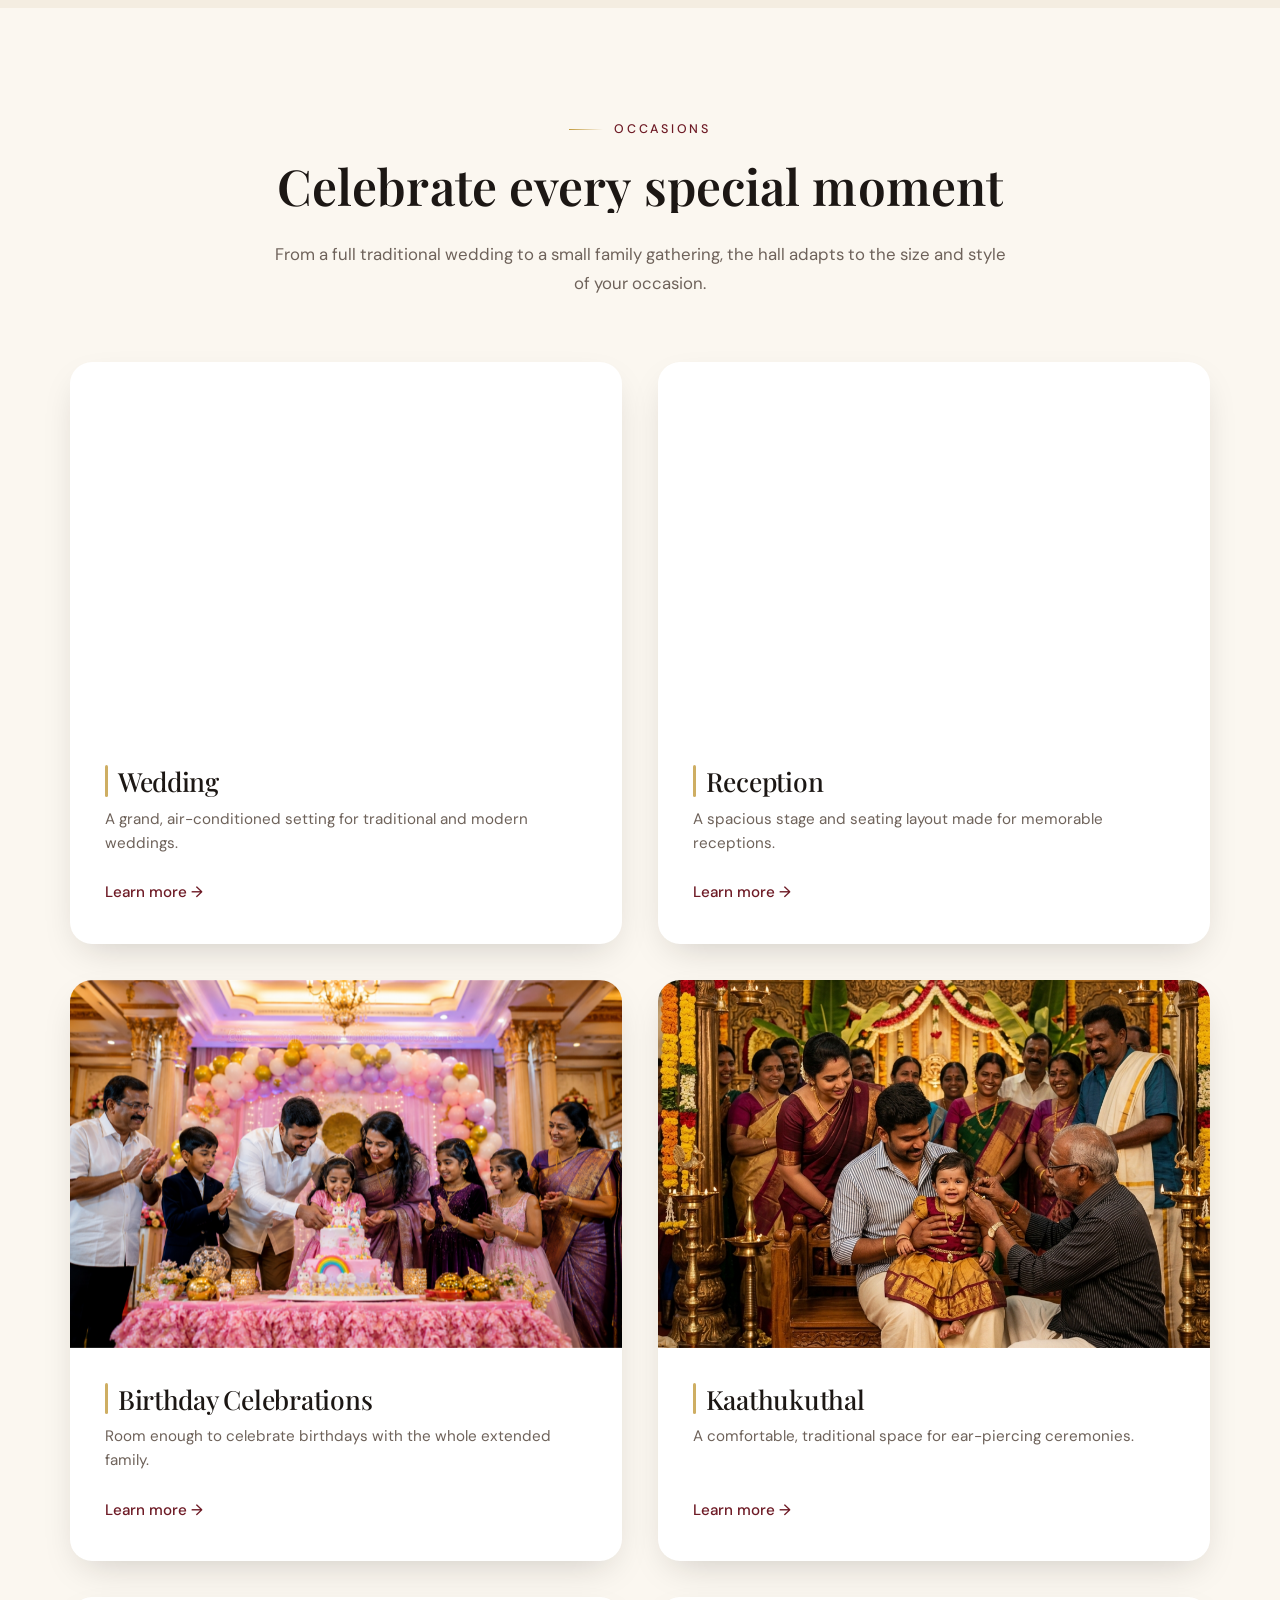
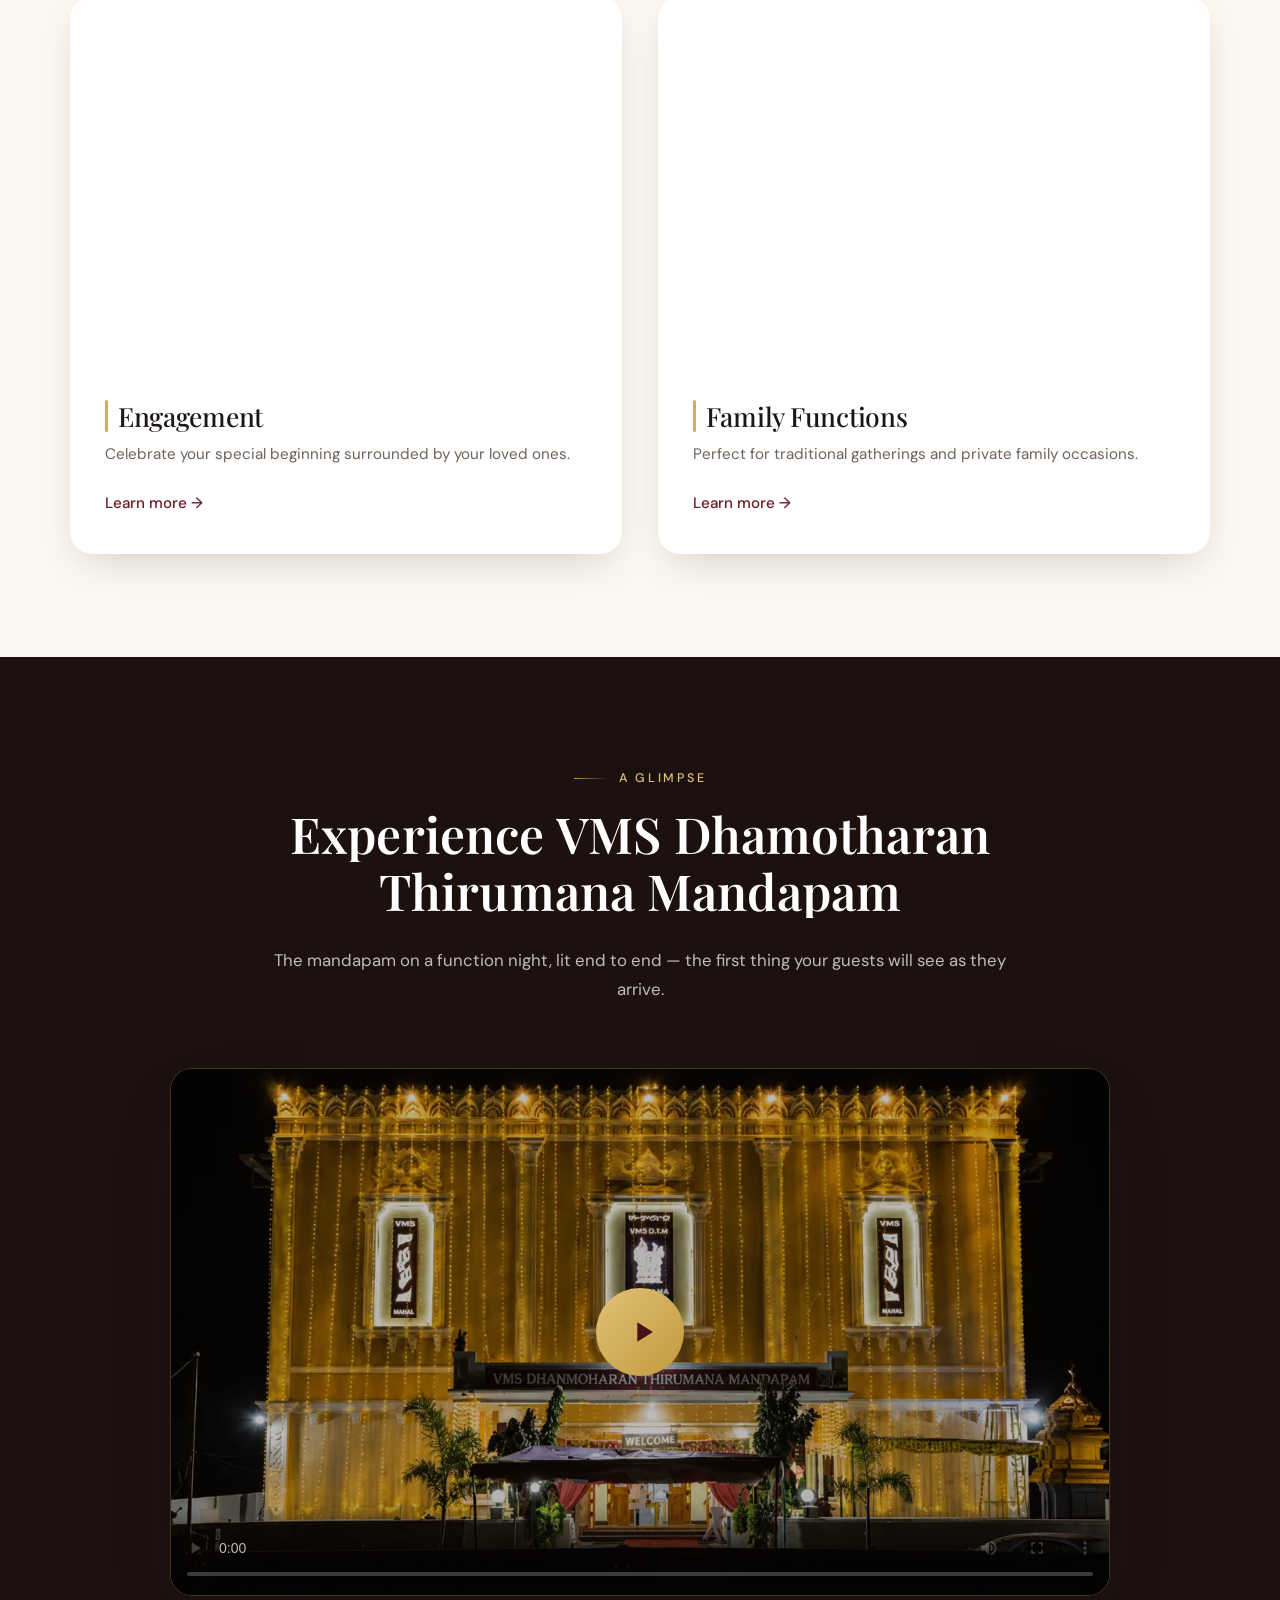
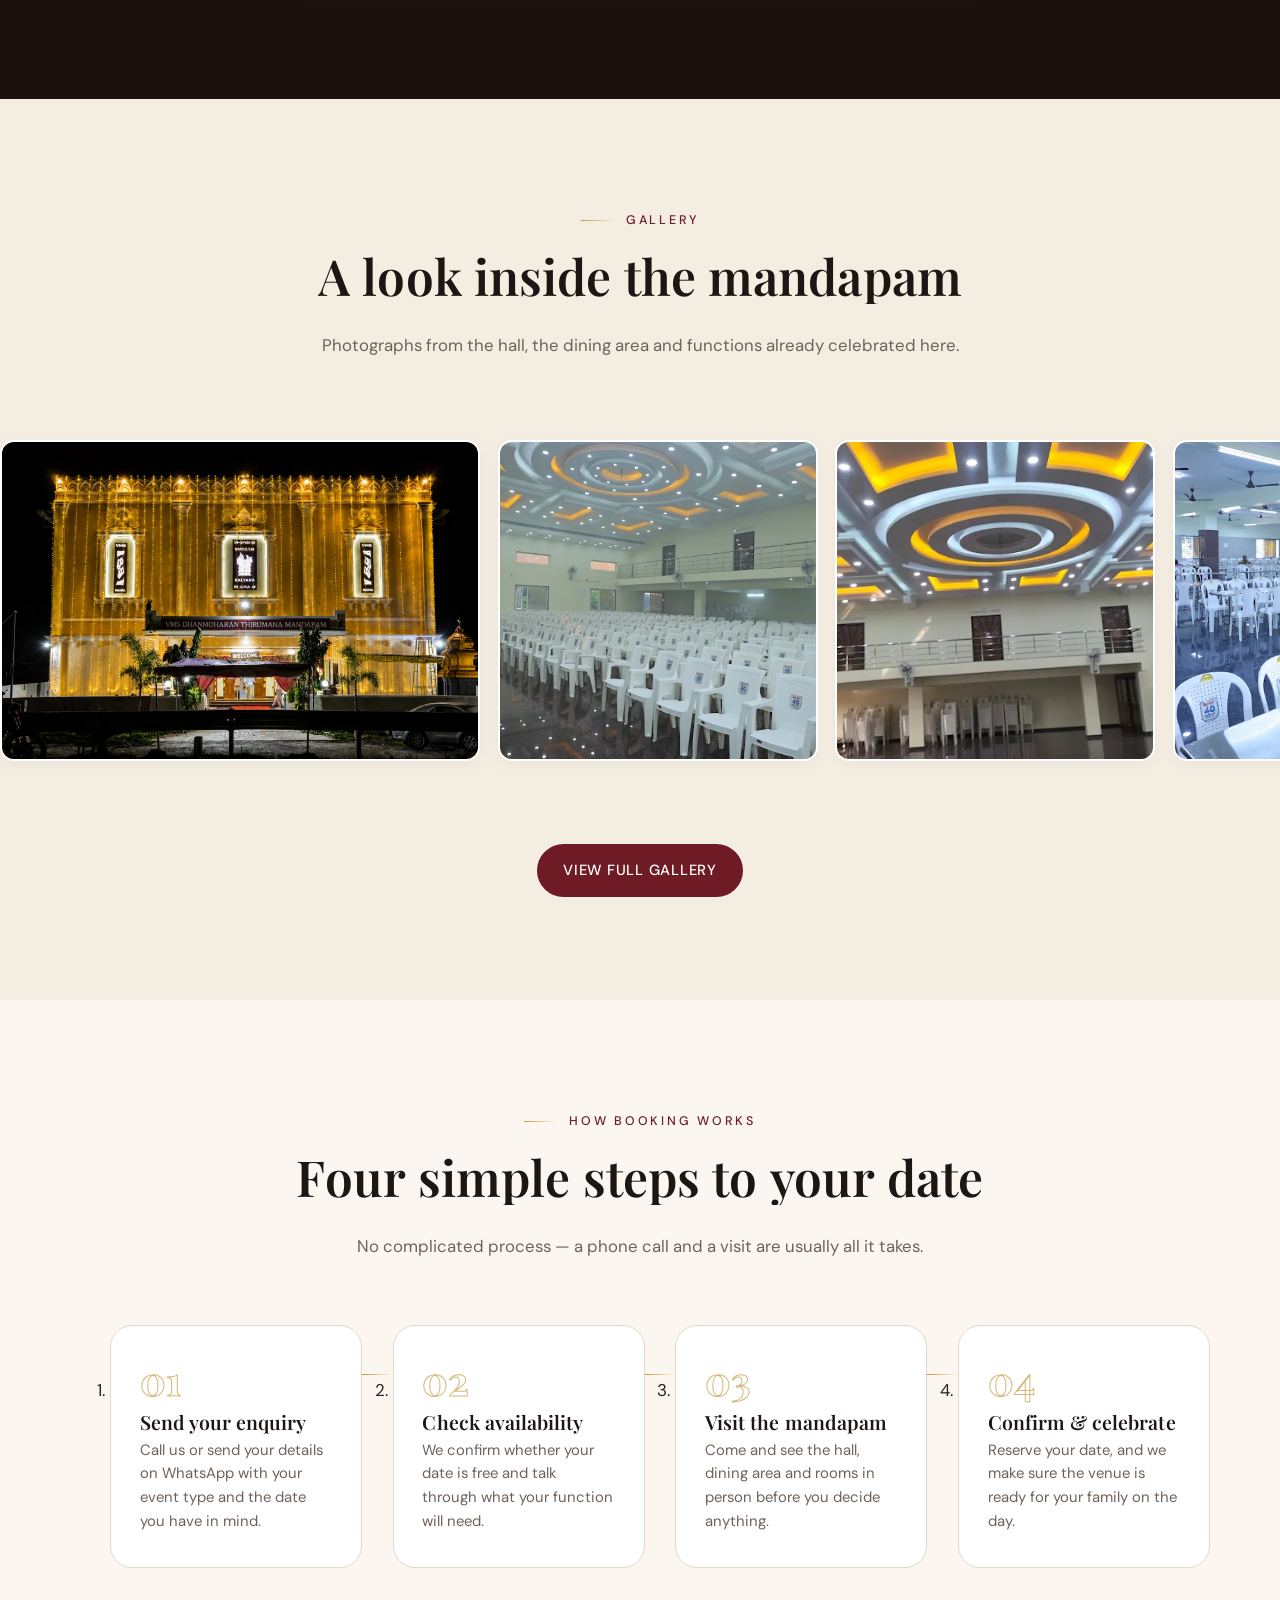
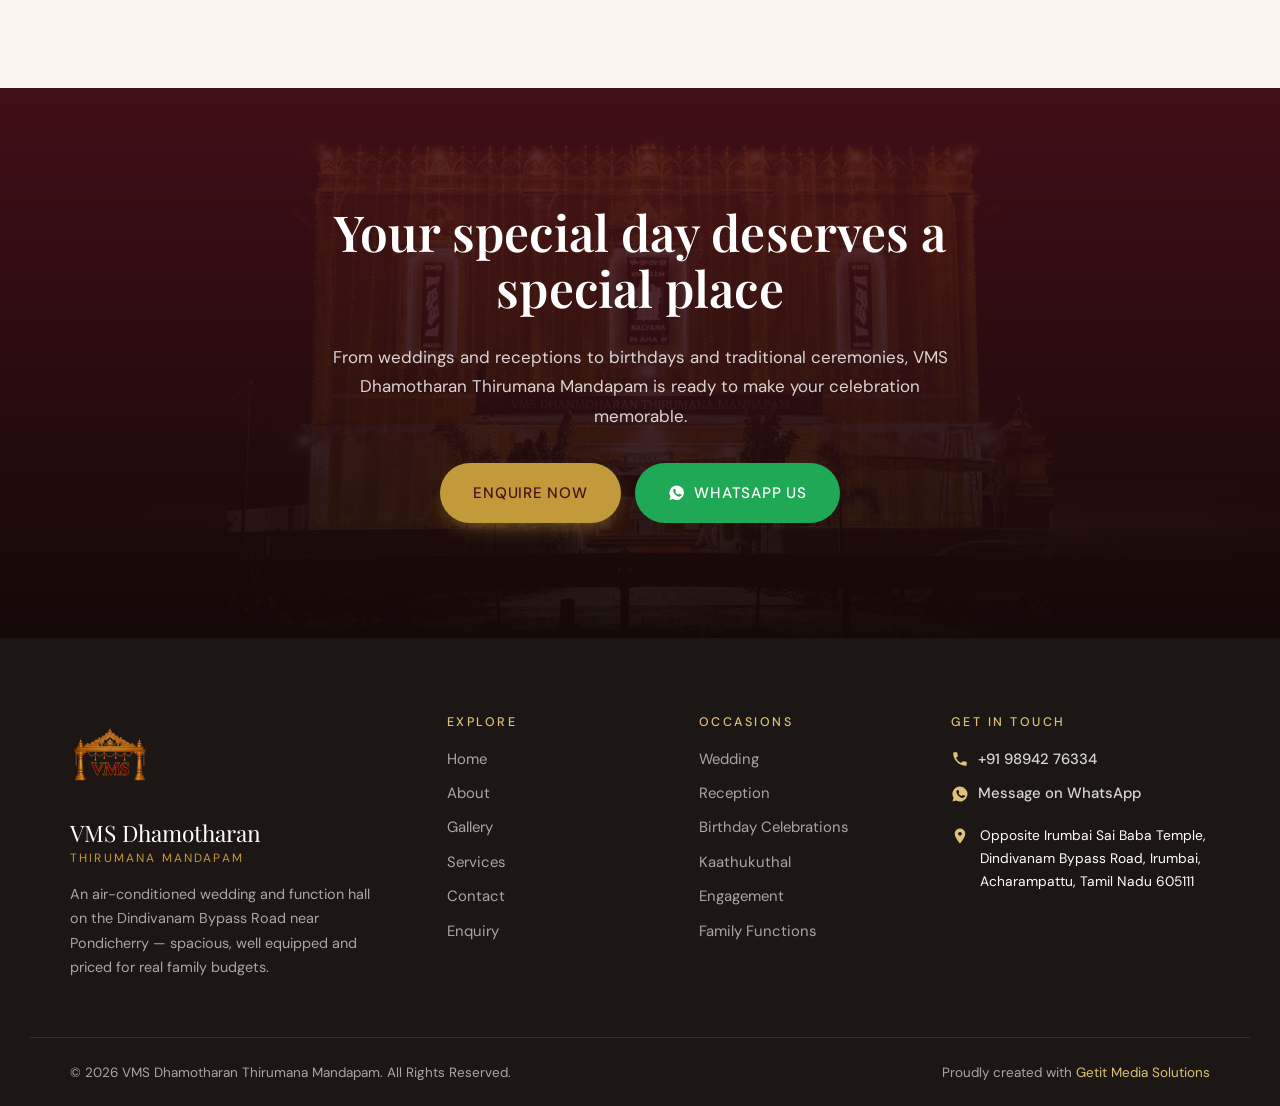
==== commit 44c13900: "index images crt" ====
--- a/index.html
+++ b/index.html
@@ -288,7 +288,7 @@
       <li class="event-card reveal">
         <a class="event-link" href="wedding.html">
           <div class="event-media">
-            <img src="assets/images/wedding_new_1.jpg" width="1376" height="768" loading="lazy" decoding="async"
+            <img src="assets/images/services/wedding/wedding-1.png" width="1376" height="768" loading="lazy" decoding="async"
                  alt="Traditional South Indian wedding ceremony muhurtham taking place on the mandapam stage">
           </div>
           <div class="event-body">
@@ -301,7 +301,7 @@
       <li class="event-card reveal" data-delay="1">
         <a class="event-link" href="reception.html">
           <div class="event-media">
-            <img src="assets/images/reception_new_1.jpg" width="1376" height="768" loading="lazy" decoding="async"
+            <img src="assets/images/services/reception/new_reception_1.png" width="1376" height="768" loading="lazy" decoding="async"
                  alt="Grand South Indian wedding reception greeting line on stage">
           </div>
           <div class="event-body">
@@ -314,7 +314,7 @@
       <li class="event-card reveal" data-delay="2">
         <a class="event-link" href="birthday-celebrations.html">
           <div class="event-media">
-            <img src="assets/images/birthday_new_1.jpg" width="1376" height="768" loading="lazy" decoding="async"
+            <img src="assets/images/services/birthday-celebrations/new_bithday.png" width="1376" height="768" loading="lazy" decoding="async"
                  alt="South Indian family birthday celebration inside the mandapam function hall">
           </div>
           <div class="event-body">
@@ -327,7 +327,7 @@
       <li class="event-card reveal">
         <a class="event-link" href="kaathukuthal.html">
           <div class="event-media">
-            <img src="assets/images/kaathukuthal_new_1.jpg" width="1376" height="768" loading="lazy" decoding="async"
+            <img src="assets/images/services/kaathukuthal/kaathukuthal-1.png" width="1376" height="768" loading="lazy" decoding="async"
                  alt="Traditional Tamil kaathukuthal ear piercing ceremony inside the hall">
           </div>
           <div class="event-body">
@@ -340,7 +340,7 @@
       <li class="event-card reveal" data-delay="1">
         <a class="event-link" href="engagement.html">
           <div class="event-media">
-            <img src="assets/images/engagement_new_1.jpg" width="1376" height="768" loading="lazy" decoding="async"
+            <img src="assets/images/services/engagement/engagement-1.png" width="1376" height="768" loading="lazy" decoding="async"
                  alt="South Indian engagement ring exchange ceremony on stage">
           </div>
           <div class="event-body">
@@ -353,7 +353,7 @@
       <li class="event-card reveal" data-delay="2">
         <a class="event-link" href="family-functions.html">
           <div class="event-media">
-            <img src="assets/images/family_func5.png" width="1408" height="768" loading="lazy" decoding="async"
+            <img src="assets/images/services/family-functions/new_family_function_1.png" width="1408" height="768" loading="lazy" decoding="async"
                  alt="Traditional South Indian family gathering and function indoors inside the mandapam">
           </div>
           <div class="event-body">
--- a/css/style.css
+++ b/css/style.css
@@ -311,6 +311,15 @@
 }
 .site-header.is-stuck::after { opacity: 0; }
 
+body.is-locked .site-header {
+  background: var(--white);
+  backdrop-filter: none;
+  box-shadow: none;
+}
+body.is-locked .site-header::after { opacity: 0; }
+body.is-locked .brand-name { color: var(--charcoal); }
+body.is-locked .brand-sub { color: var(--maroon); }
+
 .header-inner {
   display: flex;
   align-items: center;
@@ -525,7 +534,7 @@
   /* Safe with the widened desktop source (hero-wide-*): the extra night sky on
      either side absorbs the crop, so the facade itself is never clipped. */
   object-fit: cover;
-  object-position: center 50%;
+  object-position: center 20%;
   filter: brightness(1.06) saturate(1.04);
   animation: heroPanSubtle 24s ease-in-out infinite alternate;
 }
@@ -651,8 +660,7 @@
   content: '';
   position: absolute;
   inset: 0;
-  background:
-    linear-gradient(180deg, rgba(18, 10, 8, .70) 0%, rgba(18, 10, 8, .42) 45%, rgba(18, 10, 8, .88) 100%);
+  background: linear-gradient(to top, rgba(11, 7, 6, 0.9) 0%, rgba(11, 7, 6, 0.4) 35%, transparent 60%);
 }
 
 .page-hero .eyebrow { color: var(--gold-light); }
@@ -883,8 +891,17 @@
 
 /* Ratio comes from the picture itself (--ar is set by initMediaFit); the
    fallback matches the 1200x896 event artwork so nothing is cropped. */
-.event-media { aspect-ratio: var(--ar, 1200 / 896); }
+.event-media {
+  position: relative;
+  width: 100%;
+  padding-top: 66.6666%; /* 3:2 Aspect Ratio */
+  flex-shrink: 0;
+  overflow: hidden;
+}
 .event-media img {
+  position: absolute;
+  top: 0;
+  left: 0;
   width: 100%; height: 100%;
   object-fit: cover;
   transition: transform .85s var(--ease), filter .5s var(--ease);
@@ -1207,6 +1224,58 @@
 }
 
 .gal-empty { text-align: center; color: var(--muted); margin-top: 2rem; }
+
+
+/* ---------- Service 5-Image Mosaic ---------- */
+.service-gallery {
+  display: grid;
+  grid-template-columns: repeat(4, 1fr);
+  gap: clamp(.7rem, 1.4vw, 1.1rem);
+}
+.service-gallery .gal-item {
+  grid-column: span 1;
+}
+.service-gallery .gal-item.gal-wide {
+  grid-column: span 1;
+}
+.service-gallery .gal-item:nth-child(1) {
+  grid-column: span 2;
+  grid-row: span 2;
+}
+.service-gallery .gal-btn {
+  aspect-ratio: 1;
+}
+.service-gallery .gal-item:nth-child(1) .gal-btn {
+  height: 100%;
+  aspect-ratio: auto;
+}
+
+@media (max-width: 768px) {
+  .service-gallery {
+    grid-template-columns: repeat(2, 1fr);
+  }
+  .service-gallery .gal-item:nth-child(1) {
+    grid-column: span 2;
+    grid-row: span 1;
+  }
+  .service-gallery .gal-item:nth-child(1) .gal-btn {
+    aspect-ratio: 21/9;
+  }
+}
+@media (max-width: 480px) {
+  .service-gallery {
+    grid-template-columns: 1fr;
+  }
+  .service-gallery .gal-item,
+  .service-gallery .gal-item:nth-child(1) {
+    grid-column: 1 / -1;
+    grid-row: auto;
+  }
+  .service-gallery .gal-btn,
+  .service-gallery .gal-item:nth-child(1) .gal-btn {
+    aspect-ratio: 4/3;
+  }
+}
 
 /* 3D Grid-to-Stack Morph Gallery
    Height is driven from JS (initGalleryStack): tight around the collapsed
@@ -1770,26 +1839,28 @@
 
   .nav {
     position: fixed;
-    top: 0;
+    top: var(--nav-h);
+    left: 0;
     right: 0;
-    height: 100vh;
-    height: 100dvh;
-    width: min(340px, 86vw);
+    height: auto;
+    max-height: calc(100dvh - var(--nav-h));
+    width: 100%;
     z-index: 99;
     flex-direction: column;
     align-items: stretch;
     justify-content: flex-start;
     gap: 0;
-    padding: calc(var(--nav-h) + 1.5rem) 1.8rem 2rem;
-    background: var(--ivory);
-    box-shadow: -20px 0 60px -30px rgba(0, 0, 0, .6);
-    transform: translateX(100%);
+    padding: 1.5rem 1.8rem 2.5rem;
+    background: var(--white);
+    box-shadow: 0 20px 40px -10px rgba(0, 0, 0, .4);
+    transform: translateY(-10px);
+    opacity: 0;
     visibility: hidden;
-    transition: transform .38s var(--ease), visibility .38s var(--ease);
+    transition: transform .3s var(--ease), opacity .3s var(--ease), visibility .3s var(--ease);
     overflow-y: auto;
     overscroll-behavior: contain;
   }
-  .nav.is-open { transform: translateX(0); visibility: visible; }
+  .nav.is-open { transform: translateY(0); opacity: 1; visibility: visible; }
 
   .nav-list { flex-direction: column; align-items: stretch; gap: 0; }
   .nav-list li { border-bottom: 1px solid var(--line); }
@@ -1806,6 +1877,13 @@
   .nav-link::after { display: none; }
   .site-header .nav-link.is-active,
   .site-header.is-stuck .nav-link.is-active { color: var(--maroon); }
+
+  .nav-cta {
+    align-self: center;
+    width: auto;
+    margin-top: 1.5rem;
+    padding: 0.8rem 2.5rem;
+  }
 
   .has-dropdown { display: flex; flex-direction: column; position: relative; align-items: stretch; }
   
@@ -1873,20 +1951,8 @@
   .map-wrap-tall { aspect-ratio: 16 / 11; }
   .stats-grid { grid-template-columns: repeat(2, 1fr); gap: 1.6rem 1rem; }
   .stat:nth-child(3)::before { display: none; }
-}
-
-@media (max-width: 760px) {
-  :root { --nav-h: 72px; }
-  .site-header.is-stuck { --nav-h: 60px; }
-
-  .brand-name { font-size: 1.05rem; }
-  .brand-sub  { font-size: .56rem; }
-  .brand-mark { width: 34px; height: 34px; }
-
-  /* Phones stack instead of overlaying. A wide building cannot fill a tall
-     phone viewport without being cropped to its middle columns, and centred
-     text on top hides whatever survives. So: photo at its true 3:2 ratio with
-     the whole facade visible, copy on solid charcoal underneath. */
+
+  /* Phones and tablets stack instead of overlaying */
   .hero {
     min-height: 0;
     display: block;
@@ -1898,7 +1964,7 @@
     position: relative;
     inset: auto;
     z-index: 0;
-    padding-top: var(--nav-h);
+    padding-top: 0;
     background: #0B0706;
   }
   .hero-img {
@@ -1906,8 +1972,8 @@
     inset: auto;
     width: 100%;
     height: auto;
-    aspect-ratio: 1537 / 1023;
-    object-position: center 50%;
+    aspect-ratio: 16 / 10;
+    object-position: center 15%;
     animation: none;
     transform: none;
   }
@@ -1919,13 +1985,31 @@
   .hero-inner {
     position: relative;
     z-index: 1;
-    padding-block: .25rem 3rem;
-    background: var(--charcoal);
-  }
+    padding: 3rem 1.8rem;
+    background: linear-gradient(180deg, #241D19 0%, var(--charcoal) 100%);
+    border-top: 1px solid rgba(194, 154, 60, 0.25);
+    border-radius: 2rem 2rem 0 0;
+    margin-top: -2.5rem;
+    box-shadow: 0 -10px 30px rgba(0,0,0,0.6);
+    text-align: center;
+  }
+  .hero .eyebrow { justify-content: center; }
   .hero-title-main { color: var(--gold-light); }
-  .hero-lede { font-size: .99rem; line-height: 1.66; }
+  .hero-lede { font-size: 1.05rem; line-height: 1.6; margin-inline: auto; color: rgba(255,255,255,0.9); }
   .hero-scroll { display: none; }
-
+  .hero-actions { justify-content: center; margin-top: 2rem; }
+}
+
+@media (max-width: 760px) {
+  :root { --nav-h: 72px; }
+  .site-header.is-stuck { --nav-h: 60px; }
+
+  .brand-name { font-size: 1.25rem; }
+  .brand-sub  { font-size: .65rem; }
+  .brand-mark { width: 66px; height: 66px; }
+  .brand-logo-img { width: 100%; height: 100%; }
+
+  /* Phones button stacking */
   .hero-actions { gap: .7rem; margin-top: 1.6rem; }
   .hero-actions .btn { flex: 1 1 auto; min-width: 0; }
   .hero-actions .btn-ghost { flex-basis: 100%; }
@@ -1958,8 +2042,8 @@
 @media (max-width: 480px) {
   .site-header { --nav-h: 70px; }
   .site-header.is-stuck { --nav-h: 60px; }
-  .brand-logo-img { width: 56px; height: 56px; }
-  .brand-name { font-size: 1rem; }
+  .brand-mark { width: 60px; height: 60px; }
+  .brand-name { font-size: 1.2rem; }
   .btn { padding: .78rem 1.15rem; font-size: .82rem; letter-spacing: .04em; }
   .btn-lg { padding: .9rem 1.3rem; font-size: .85rem; }
 
@@ -2434,3 +2518,5 @@
 
   .footer-bottom { gap: .2rem 1rem; }
 }
+
+
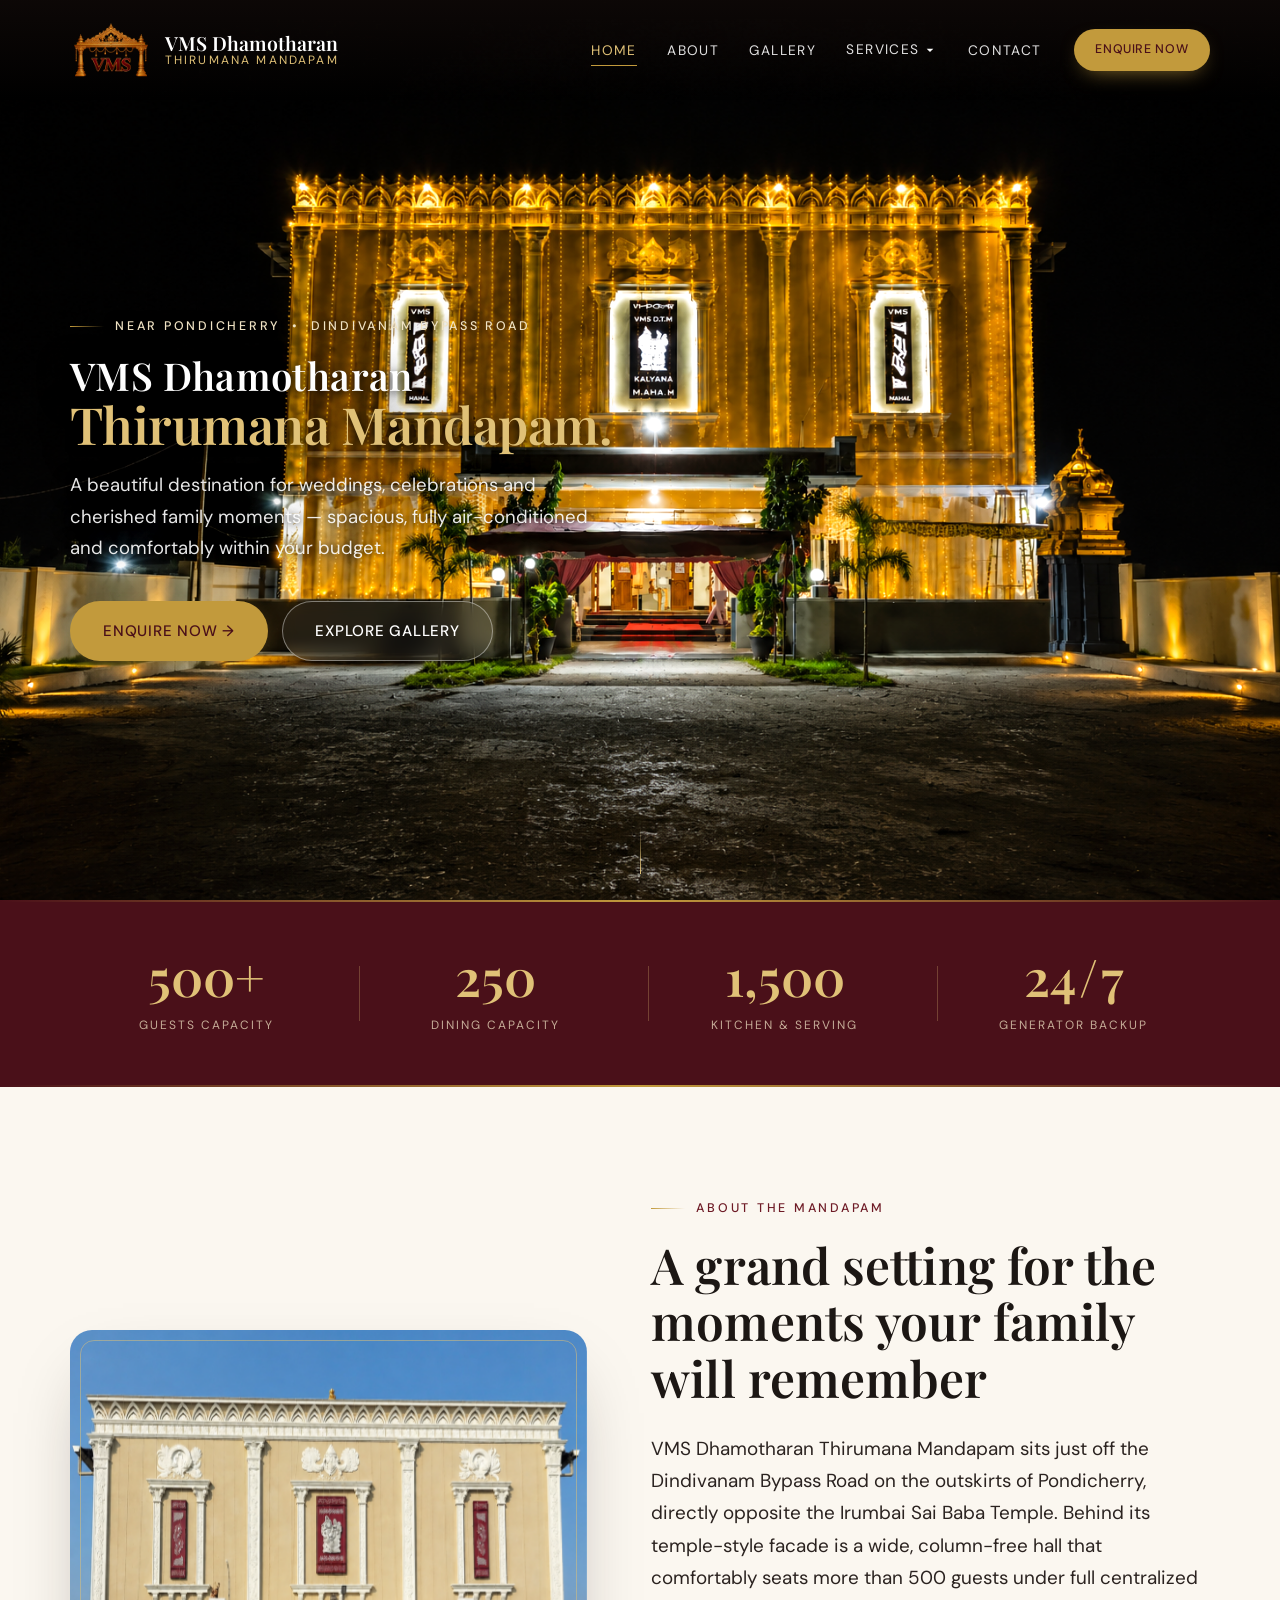
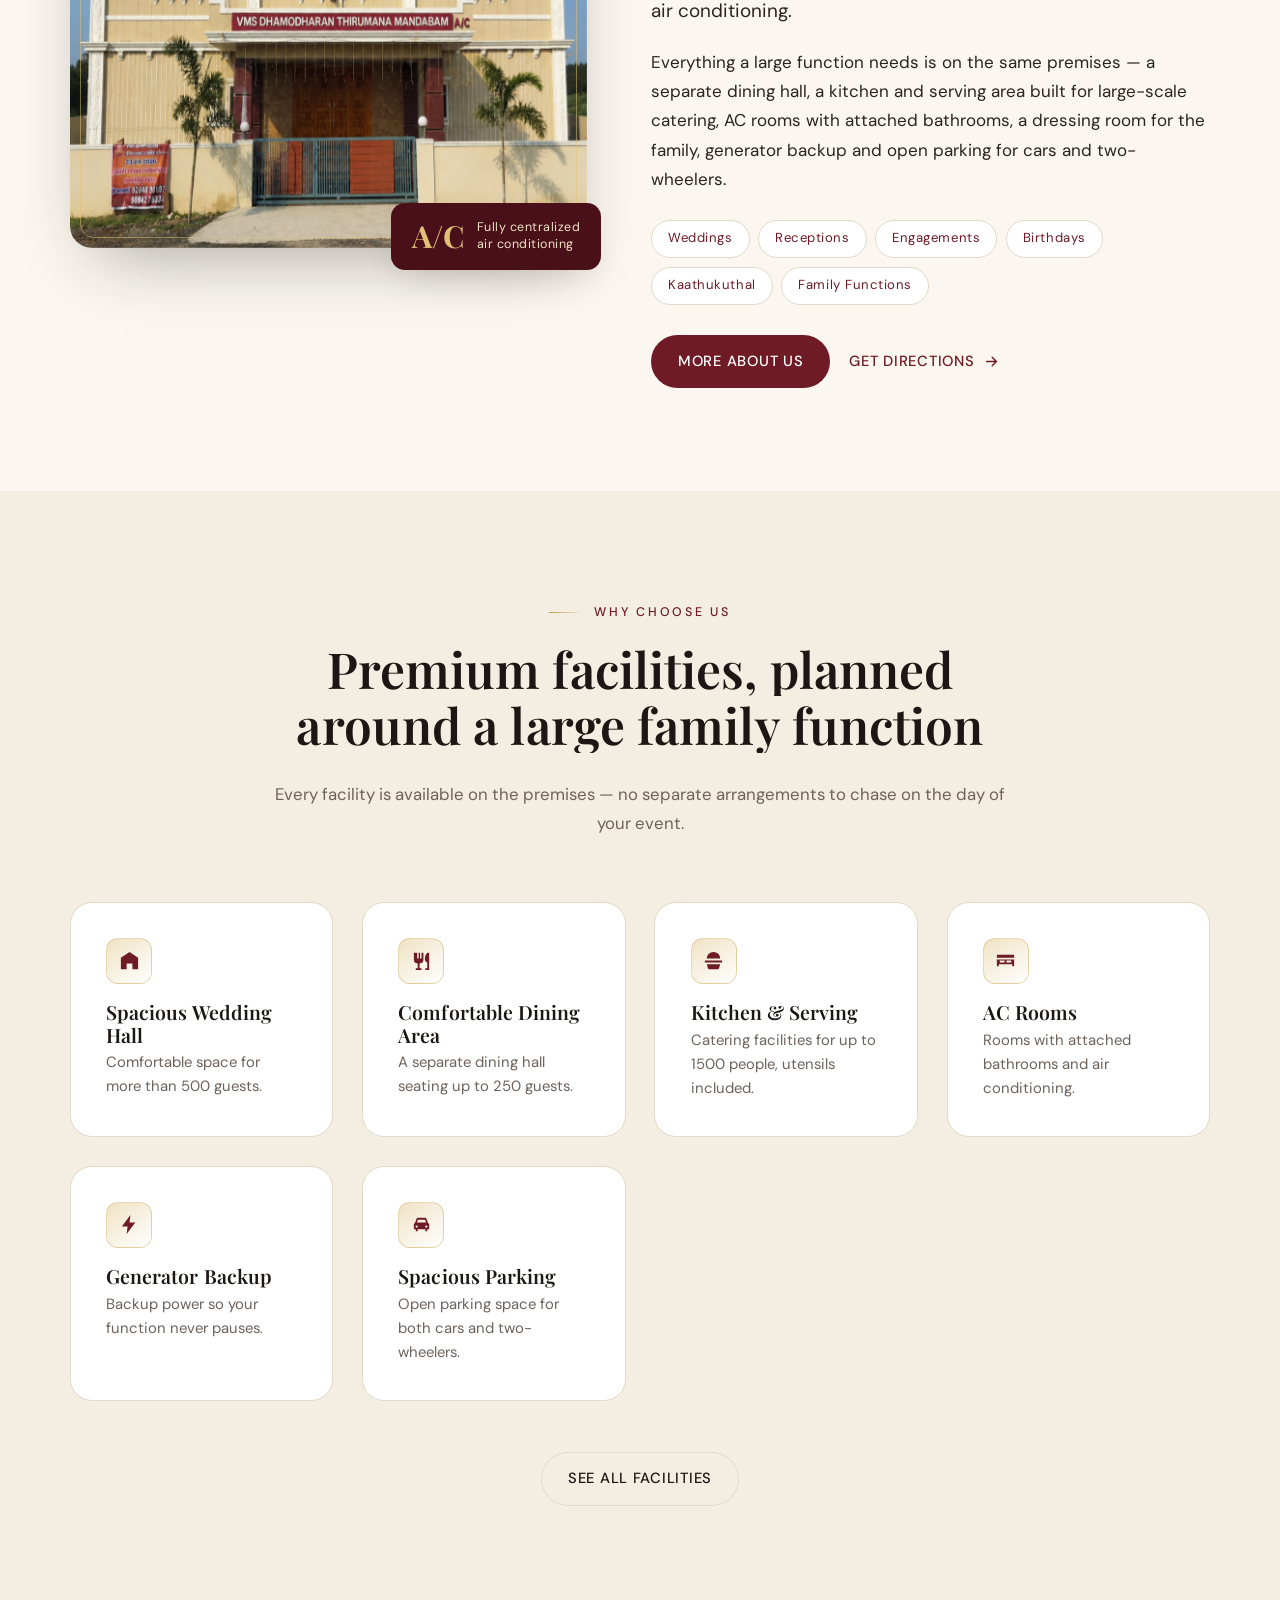
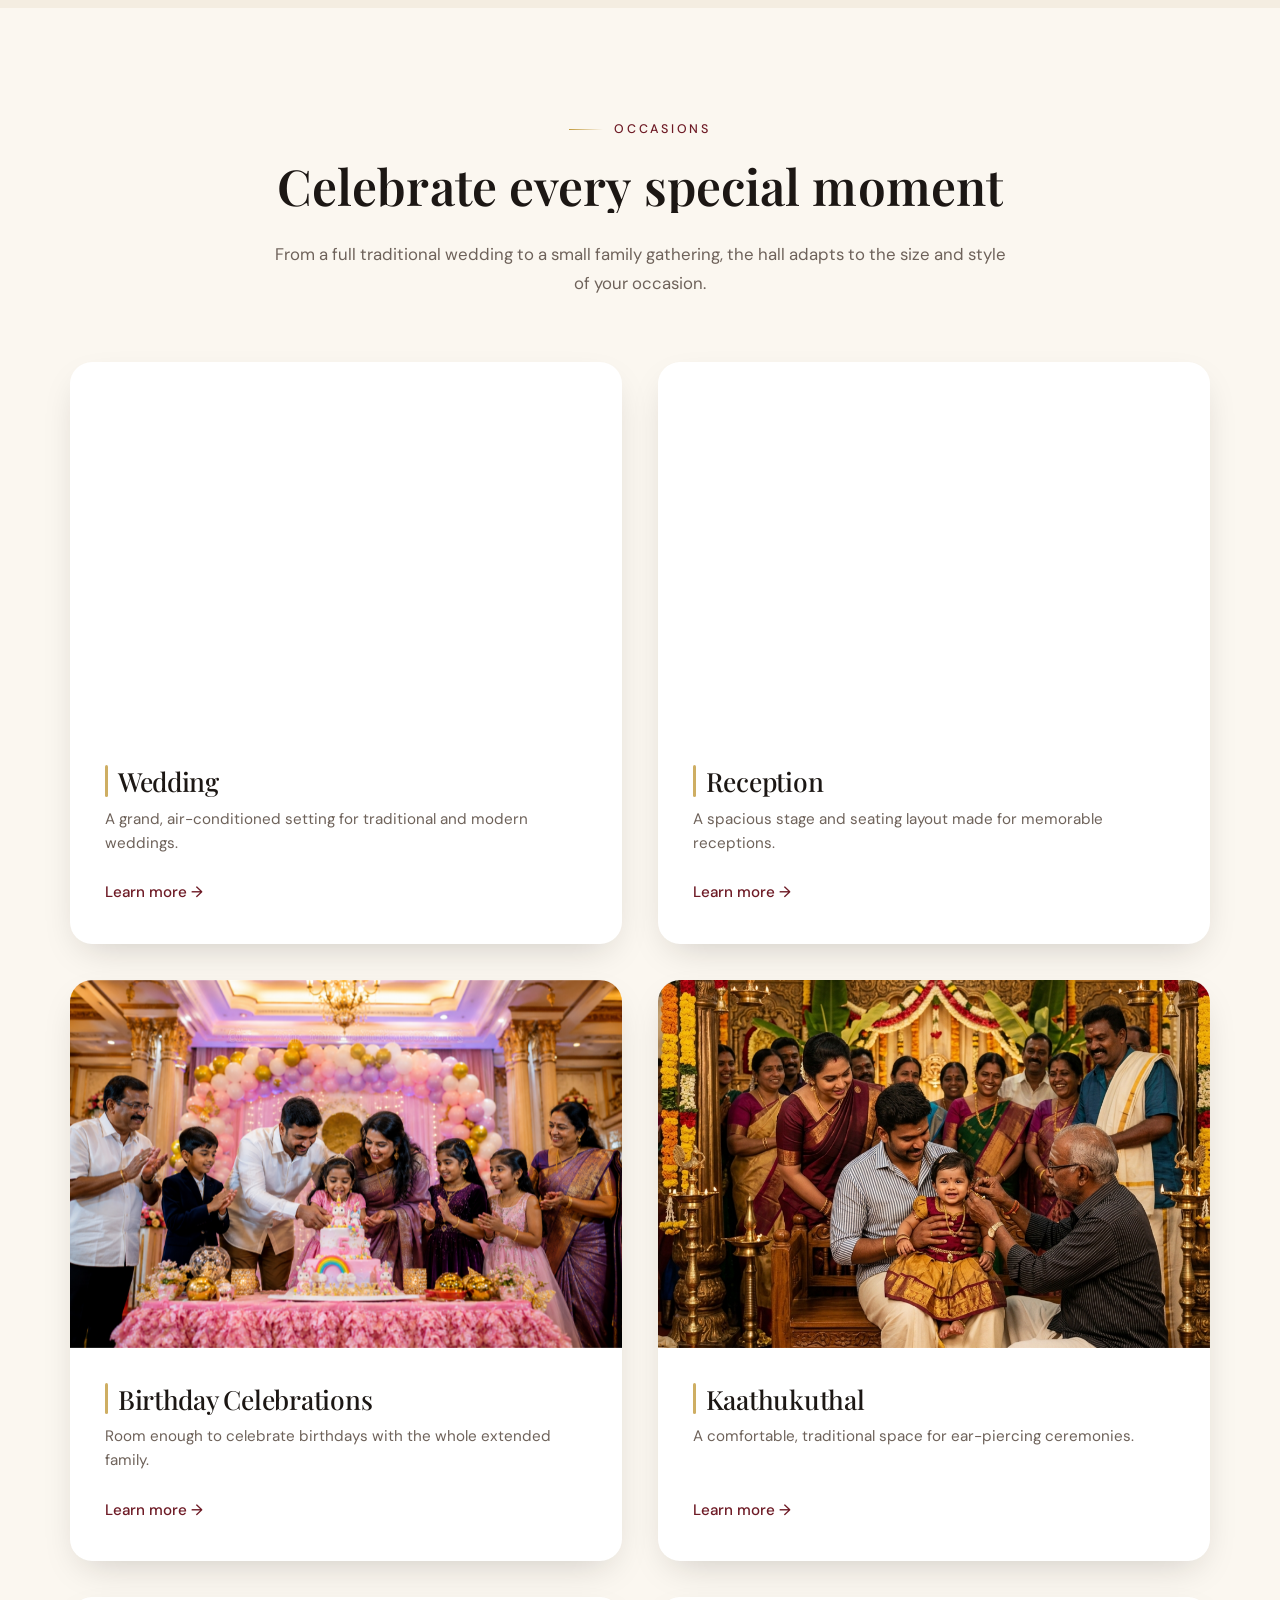
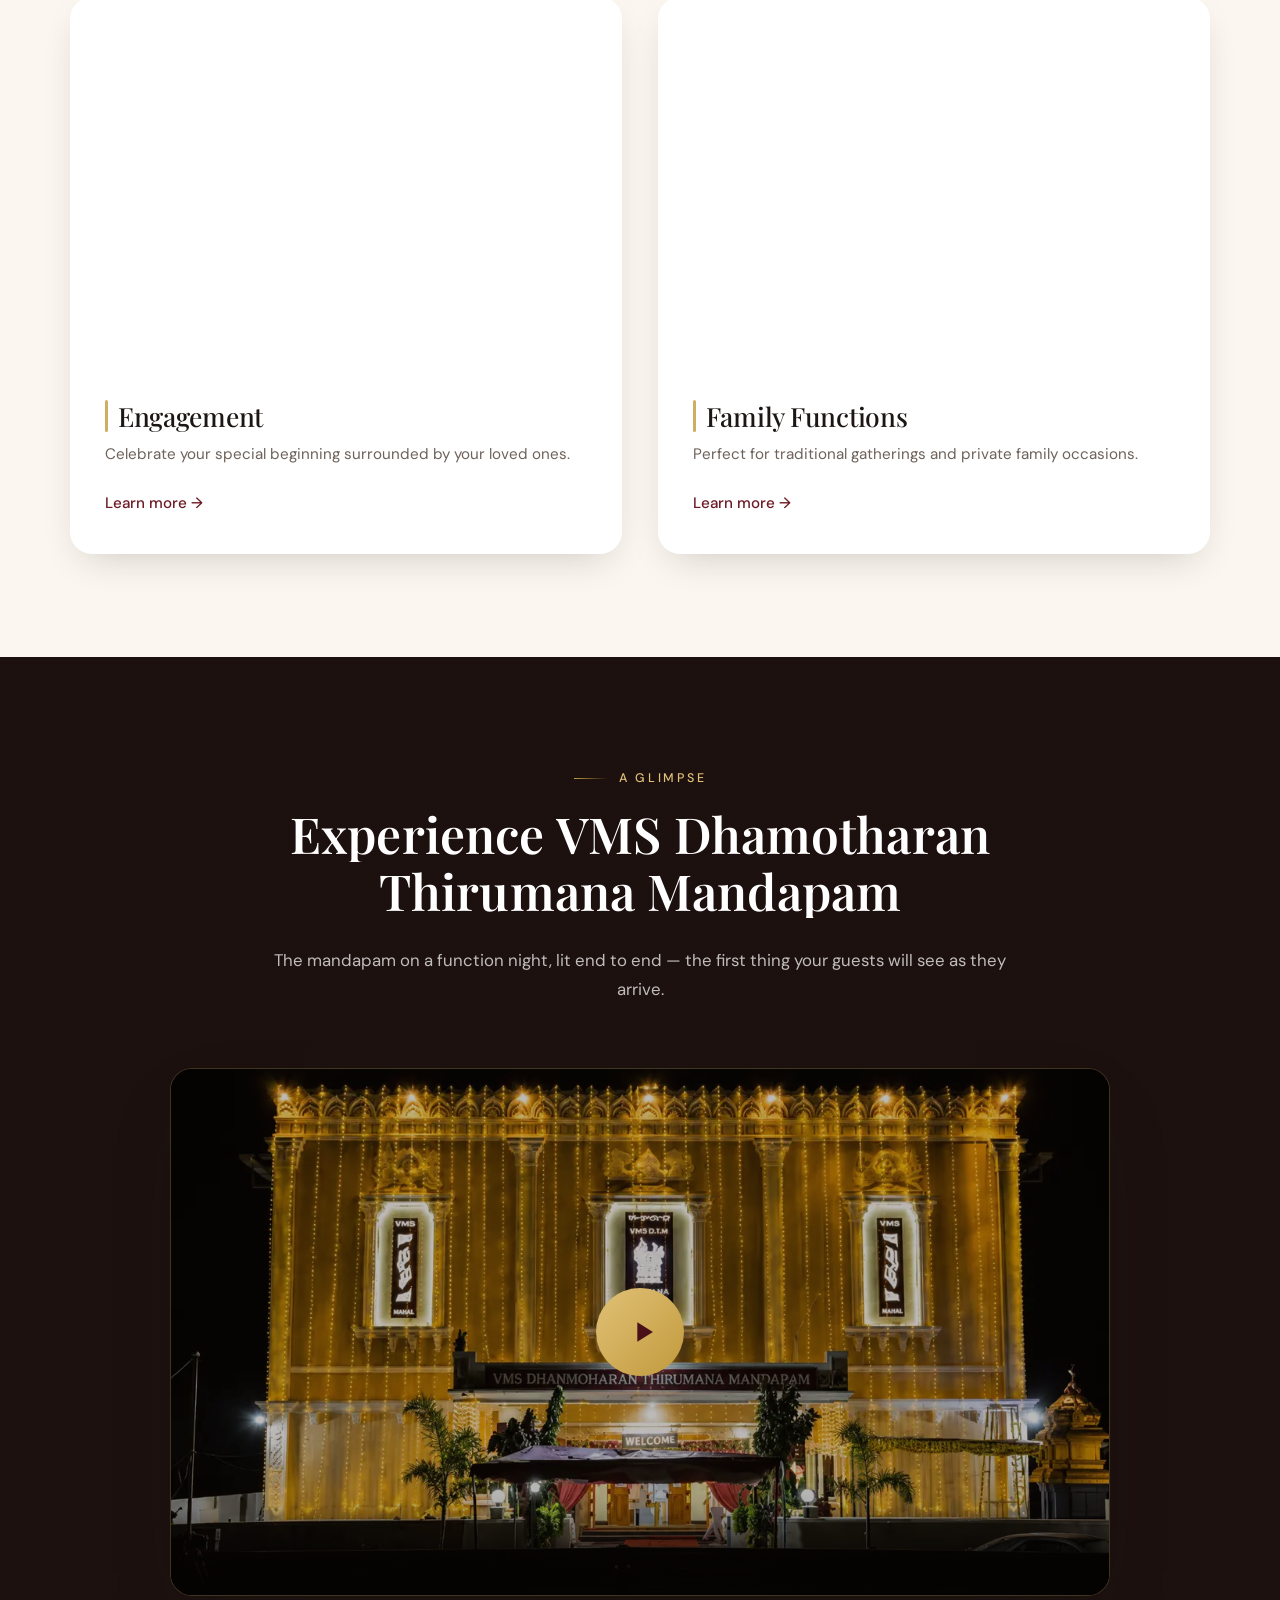
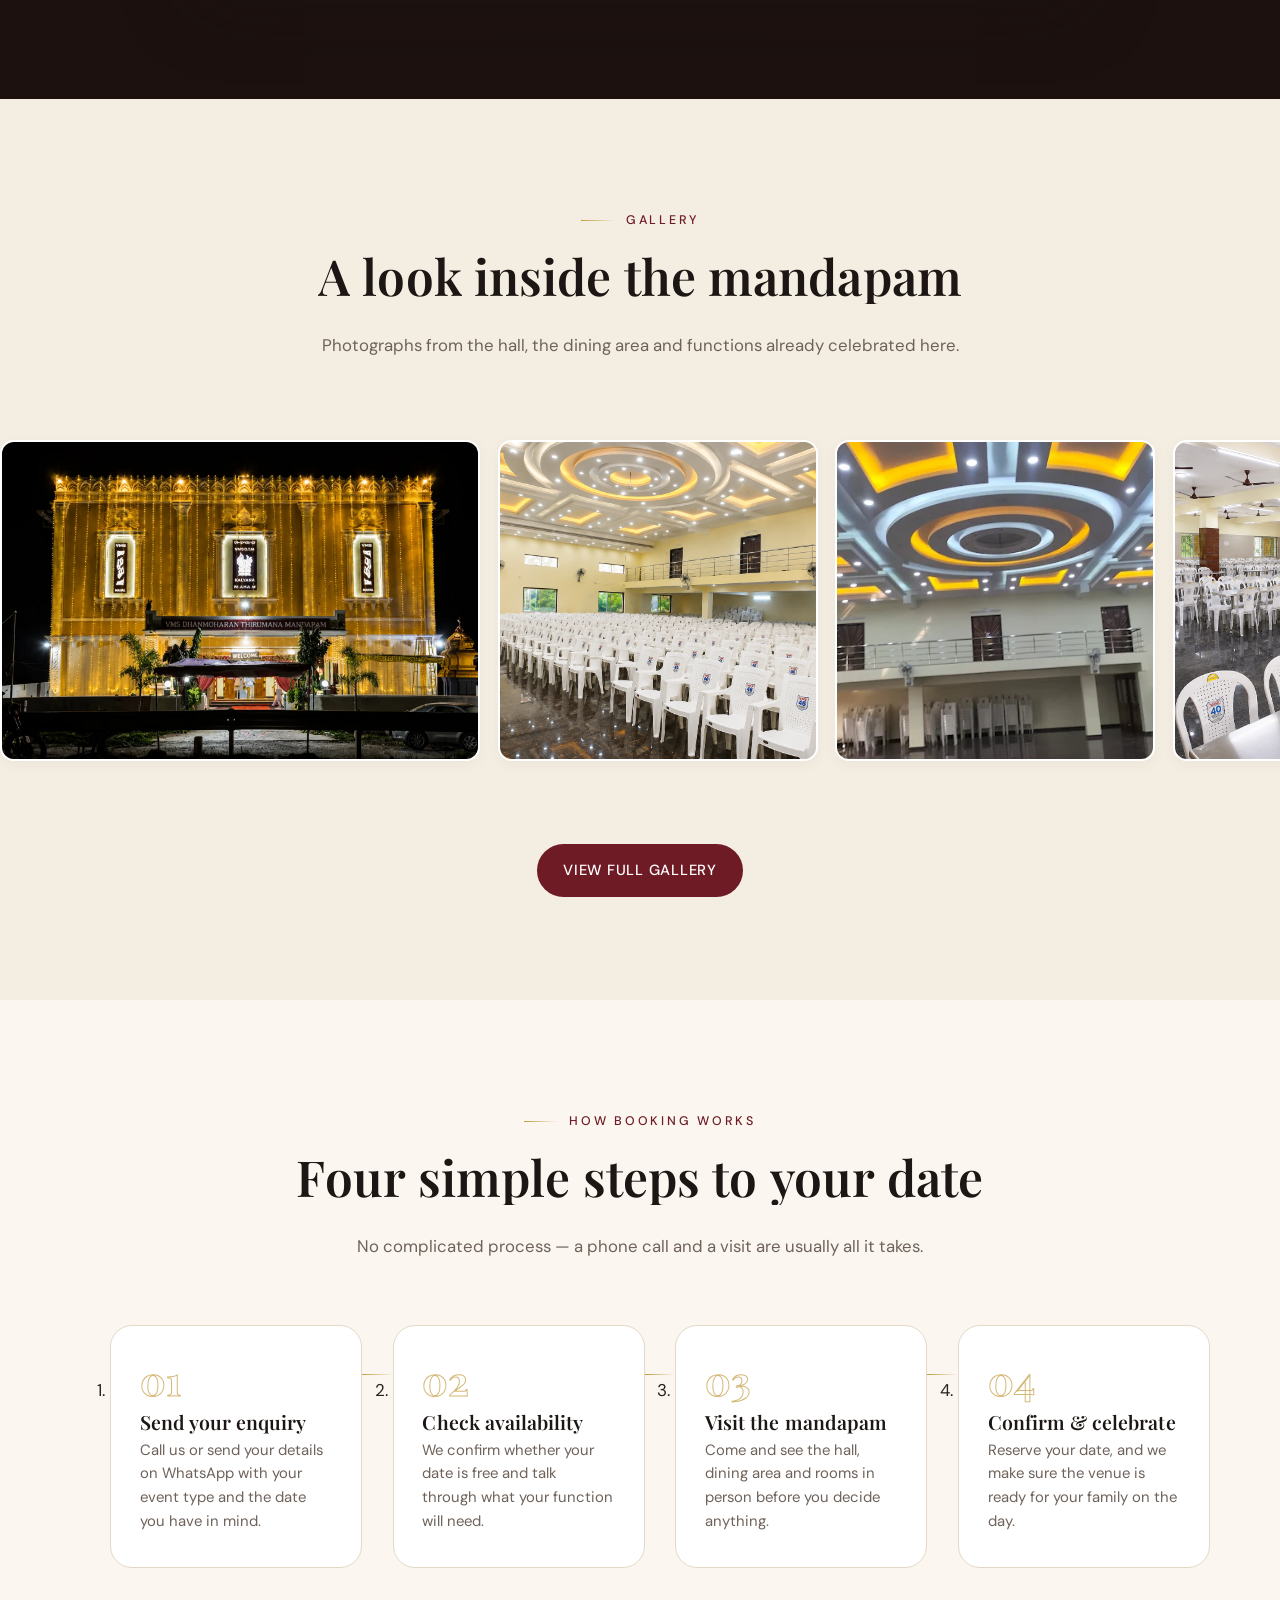
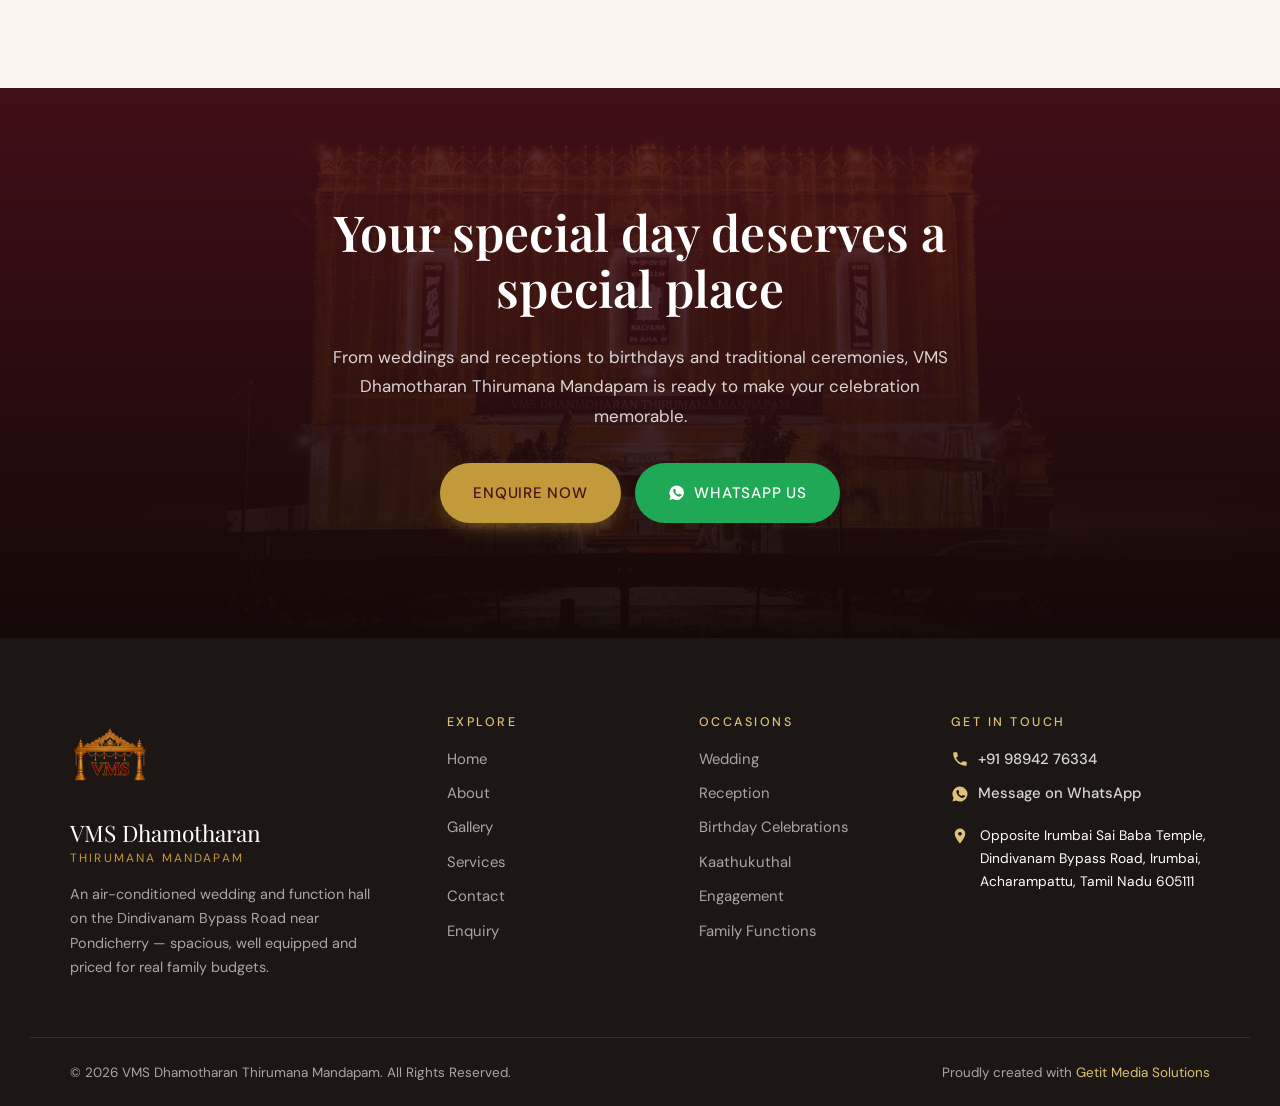
==== commit 39a35f35: "image crt" ====
--- a/index.html
+++ b/index.html
@@ -1,34 +1,41 @@
 <!DOCTYPE html>
 <html lang="en">
+
 <head>
-<meta charset="UTF-8">
-<meta name="viewport" content="width=device-width, initial-scale=1, viewport-fit=cover">
-<meta name="theme-color" content="#4A1019">
-
-<title>VMS Dhamotharan Thirumana Mandapam | Wedding &amp; Function Hall Near Pondicherry</title>
-<meta name="description" content="VMS Dhamotharan Thirumana Mandapam is an air-conditioned wedding and function hall on Dindivanam Bypass Road near Pondicherry. Seating for 500+ guests, 250-seat dining, AC rooms, generator backup and spacious parking for weddings, receptions, birthdays and kaathukuthal ceremonies.">
-<link rel="canonical" href="index.html">
-
-<meta property="og:type" content="website">
-<meta property="og:site_name" content="VMS Dhamotharan Thirumana Mandapam">
-<meta property="og:title" content="VMS Dhamotharan Thirumana Mandapam | Wedding &amp; Function Hall Near Pondicherry">
-<meta property="og:description" content="An air-conditioned marriage hall on Dindivanam Bypass Road, opposite Irumbai Sai Baba Temple. 500+ guest capacity, 250-seat dining, AC rooms, generator backup and spacious parking.">
-<meta property="og:image" content="assets/images/optimized/hero-wide-2400.webp">
-<meta property="og:locale" content="en_IN">
-<meta name="twitter:card" content="summary_large_image">
-<meta name="twitter:title" content="VMS Dhamotharan Thirumana Mandapam">
-<meta name="twitter:description" content="Wedding &amp; function hall near Pondicherry — 500+ guests, centralized AC, dining for 250, generator backup.">
-<meta name="twitter:image" content="assets/images/optimized/hero-wide-2400.webp">
-
-<link rel="icon" href="data:image/svg+xml,%3Csvg xmlns='http://www.w3.org/2000/svg' viewBox='0 0 32 32'%3E%3Crect width='32' height='32' rx='7' fill='%234A1019'/%3E%3Ctext x='16' y='22' font-family='Georgia,serif' font-size='14' font-weight='700' fill='%23C29A3C' text-anchor='middle'%3EV%3C/text%3E%3C/svg%3E">
-
-<link rel="preconnect" href="https://fonts.googleapis.com">
-<link rel="preconnect" href="https://fonts.gstatic.com" crossorigin>
-<link rel="preload" as="image" href="assets/images/optimized/hero-distanced.png" fetchpriority="high">
-<link href="https://fonts.googleapis.com/css2?family=Playfair+Display:ital,wght@0,400;0,500;0,600;0,700;1,400&family=DM+Sans:ital,opsz,wght@0,9..40,100..1000;1,9..40,100..1000&family=Noto+Sans+Tamil:wght@400;600&display=swap" rel="stylesheet">
-<link rel="stylesheet" href="css/style.css?v=5">
-
-<script type="application/ld+json">
+  <meta charset="UTF-8">
+  <meta name="viewport" content="width=device-width, initial-scale=1, viewport-fit=cover">
+  <meta name="theme-color" content="#4A1019">
+
+  <title>VMS Dhamotharan Thirumana Mandapam | Wedding &amp; Function Hall Near Pondicherry</title>
+  <meta name="description"
+    content="VMS Dhamotharan Thirumana Mandapam is an air-conditioned wedding and function hall on Dindivanam Bypass Road near Pondicherry. Seating for 500+ guests, 250-seat dining, AC rooms, generator backup and spacious parking for weddings, receptions, birthdays and kaathukuthal ceremonies.">
+  <link rel="canonical" href="index.html">
+
+  <meta property="og:type" content="website">
+  <meta property="og:site_name" content="VMS Dhamotharan Thirumana Mandapam">
+  <meta property="og:title" content="VMS Dhamotharan Thirumana Mandapam | Wedding &amp; Function Hall Near Pondicherry">
+  <meta property="og:description"
+    content="An air-conditioned marriage hall on Dindivanam Bypass Road, opposite Irumbai Sai Baba Temple. 500+ guest capacity, 250-seat dining, AC rooms, generator backup and spacious parking.">
+  <meta property="og:image" content="assets/images/optimized/hero-wide-2400.webp">
+  <meta property="og:locale" content="en_IN">
+  <meta name="twitter:card" content="summary_large_image">
+  <meta name="twitter:title" content="VMS Dhamotharan Thirumana Mandapam">
+  <meta name="twitter:description"
+    content="Wedding &amp; function hall near Pondicherry — 500+ guests, centralized AC, dining for 250, generator backup.">
+  <meta name="twitter:image" content="assets/images/optimized/hero-wide-2400.webp">
+
+  <link rel="icon"
+    href="data:image/svg+xml,%3Csvg xmlns='http://www.w3.org/2000/svg' viewBox='0 0 32 32'%3E%3Crect width='32' height='32' rx='7' fill='%234A1019'/%3E%3Ctext x='16' y='22' font-family='Georgia,serif' font-size='14' font-weight='700' fill='%23C29A3C' text-anchor='middle'%3EV%3C/text%3E%3C/svg%3E">
+
+  <link rel="preconnect" href="https://fonts.googleapis.com">
+  <link rel="preconnect" href="https://fonts.gstatic.com" crossorigin>
+  <link rel="preload" as="image" href="assets/images/optimized/hero-distanced.png" fetchpriority="high">
+  <link
+    href="https://fonts.googleapis.com/css2?family=Playfair+Display:ital,wght@0,400;0,500;0,600;0,700;1,400&family=DM+Sans:ital,opsz,wght@0,9..40,100..1000;1,9..40,100..1000&family=Noto+Sans+Tamil:wght@400;600&display=swap"
+    rel="stylesheet">
+  <link rel="stylesheet" href="css/style.css?v=5">
+
+  <script type="application/ld+json">
 {
   "@context": "https://schema.org",
   "@type": "EventVenue",
@@ -59,595 +66,694 @@
 }
 </script>
 </head>
+
 <body>
 
-<a class="skip-link" href="#main">Skip to main content</a>
-
-<!-- ============ HEADER ============ -->
-<header class="site-header" id="header">
-  <div class="shell header-inner">
-    <a class="brand" href="index.html" aria-label="VMS Dhamotharan Thirumana Mandapam — home">
-      <span class="brand-mark" aria-hidden="true">
-        <img src="assets/images/vms-logo.png" alt="VMS Logo" class="brand-logo-img">
-      </span>
-      <span class="brand-words">
-        <span class="brand-name">VMS Dhamotharan</span>
-        <span class="brand-sub">Thirumana Mandapam</span>
-      </span>
-      
+  <a class="skip-link" href="#main">Skip to main content</a>
+
+  <!-- ============ HEADER ============ -->
+  <header class="site-header" id="header">
+    <div class="shell header-inner">
+      <a class="brand" href="index.html" aria-label="VMS Dhamotharan Thirumana Mandapam — home">
+        <span class="brand-mark" aria-hidden="true">
+          <img src="assets/images/vms-logo.png" alt="VMS Logo" class="brand-logo-img">
+        </span>
+        <span class="brand-words">
+          <span class="brand-name">VMS Dhamotharan</span>
+          <span class="brand-sub">Thirumana Mandapam</span>
+        </span>
+
+      </a>
+
+      <nav class="nav" id="nav" aria-label="Primary">
+        <ul class="nav-list">
+          <li><a href="index.html" class="nav-link is-active" aria-current="page">Home</a></li>
+          <li><a href="about.html" class="nav-link">About</a></li>
+          <li><a href="gallery.html" class="nav-link">Gallery</a></li>
+          <li class="has-dropdown">
+            <a href="services.html" class="nav-link">Services</a>
+            <ul class="dropdown-menu">
+              <li><a href="wedding.html">Wedding</a></li>
+              <li><a href="reception.html">Reception</a></li>
+              <li><a href="birthday-celebrations.html">Birthday Celebrations</a></li>
+              <li><a href="kaathukuthal.html">Kaathukuthal</a></li>
+              <li><a href="engagement.html">Engagement</a></li>
+              <li><a href="family-functions.html">Family Functions</a></li>
+            </ul>
+          </li>
+          <li><a href="contact.html" class="nav-link">Contact</a></li>
+        </ul>
+        <a href="enquiry.html" class="btn btn-gold nav-cta">Enquire Now</a>
+      </nav>
+
+      <button class="nav-toggle" id="navToggle" aria-label="Open menu" aria-expanded="false" aria-controls="nav">
+        <span class="nav-toggle-bars" aria-hidden="true"><i></i><i></i><i></i></span>
+      </button>
+    </div>
+  </header>
+  <div class="nav-scrim" id="navScrim" hidden></div>
+
+  <main id="main">
+
+    <!-- ============ HERO ============ -->
+    <section class="hero" id="home">
+      <div class="hero-media">
+        <!-- Intrinsic size must match the file (1536x1024, 3:2). A wrong ratio here
+         makes the browser reserve the wrong box and shifts the crop. -->
+        <img src="assets/images/optimized/hero-distanced.png" width="2400" height="1598"
+          alt="VMS Dhamotharan Thirumana Mandapam lit with golden festoon lights at night" fetchpriority="high"
+          decoding="async" class="hero-img">
+        <div class="hero-veil" aria-hidden="true"></div>
+      </div>
+
+      <div class="shell hero-inner">
+        <div class="hero-copy">
+          <p class="eyebrow reveal">
+            <span class="eyebrow-rule" aria-hidden="true"></span>
+            Near Pondicherry &nbsp;•&nbsp; Dindivanam Bypass Road
+          </p>
+
+          <h1 class="hero-title reveal" data-delay="1">
+            <span class="hero-title-top">VMS Dhamotharan</span>
+            <span class="hero-title-main">Thirumana Mandapam.</span>
+          </h1>
+
+          <p class="hero-lede reveal" data-delay="2">
+            A beautiful destination for weddings, celebrations and cherished family moments —
+            spacious, fully air-conditioned and comfortably within your budget.
+          </p>
+
+          <div class="hero-actions reveal" data-delay="3">
+            <a href="enquiry.html" class="btn btn-gold btn-lg">Enquire Now &rarr;</a>
+            <a href="gallery.html" class="btn btn-ghost btn-lg">Explore Gallery</a>
+          </div>
+        </div>
+      </div>
+
+      <a href="#stats" class="hero-scroll" aria-label="Scroll to highlights">
+        <span class="hero-scroll-line" aria-hidden="true"></span>
+      </a>
+    </section>
+
+    <!-- ============ STATS ============ -->
+    <section class="stats" id="stats" aria-label="Venue capacity at a glance">
+      <div class="shell">
+        <ul class="stats-grid">
+          <li class="stat reveal">
+            <span class="stat-num" data-count="500" data-suffix="+">0</span>
+            <span class="stat-label">Guests Capacity</span>
+          </li>
+          <li class="stat reveal" data-delay="1">
+            <span class="stat-num" data-count="250">0</span>
+            <span class="stat-label">Dining Capacity</span>
+          </li>
+          <li class="stat reveal" data-delay="2">
+            <span class="stat-num" data-count="1500">0</span>
+            <span class="stat-label">Kitchen &amp; Serving</span>
+          </li>
+          <li class="stat reveal" data-delay="3">
+            <span class="stat-num">24&#8202;/&#8202;7</span>
+            <span class="stat-label">Generator Backup</span>
+          </li>
+        </ul>
+      </div>
+    </section>
+
+    <!-- ============ ABOUT PREVIEW ============ -->
+    <section class="section about" aria-labelledby="about-h">
+      <div class="shell about-grid">
+        <div class="about-visual reveal">
+          <div class="frame frame-gold">
+            <img src="assets/images/optimized/VMS Mandabam day.png" width="1024" height="1280" loading="lazy"
+              decoding="async" alt="Beautiful daytime portrait view of the VMS Dhamotharan Thirumana Mandapam exterior">
+          </div>
+          <div class="about-badge">
+            <span class="about-badge-num">A/C</span>
+            <span class="about-badge-txt">Fully centralized<br>air conditioning</span>
+          </div>
+        </div>
+
+        <div class="about-body">
+          <p class="eyebrow reveal"><span class="eyebrow-rule" aria-hidden="true"></span> About the Mandapam</p>
+          <h2 class="h2 reveal" data-delay="1" id="about-h">A grand setting for the moments your family will remember
+          </h2>
+          <p class="lede reveal" data-delay="2">
+            VMS Dhamotharan Thirumana Mandapam sits just off the Dindivanam Bypass Road on the outskirts
+            of Pondicherry, directly opposite the Irumbai Sai Baba Temple. Behind its temple-style facade
+            is a wide, column-free hall that comfortably seats more than 500 guests under full
+            centralized air conditioning.
+          </p>
+          <p class="reveal" data-delay="3">
+            Everything a large function needs is on the same premises — a separate dining hall, a kitchen
+            and serving area built for large-scale catering, AC rooms with attached bathrooms, a dressing
+            room for the family, generator backup and open parking for cars and two-wheelers.
+          </p>
+
+          <ul class="chip-row reveal" data-delay="4">
+            <li class="chip">Weddings</li>
+            <li class="chip">Receptions</li>
+            <li class="chip">Engagements</li>
+            <li class="chip">Birthdays</li>
+            <li class="chip">Kaathukuthal</li>
+            <li class="chip">Family Functions</li>
+          </ul>
+
+          <div class="about-actions reveal" data-delay="5">
+            <a href="about.html" class="btn btn-maroon">More About Us</a>
+            <a href="https://maps.app.goo.gl/6HmaUfeiSNMeDCNu9" target="_blank" rel="noopener" class="btn btn-link">
+              Get Directions
+              <svg class="ico" viewBox="0 0 24 24" aria-hidden="true">
+                <path d="M5 12h13M13 6l6 6-6 6" fill="none" stroke="currentColor" stroke-width="2"
+                  stroke-linecap="round" stroke-linejoin="round" />
+              </svg>
+            </a>
+          </div>
+        </div>
+      </div>
+    </section>
+
+    <!-- ============ WHY CHOOSE US (highlights) ============ -->
+    <section class="section section-cream why" aria-labelledby="why-h">
+      <div class="shell">
+        <header class="section-head">
+          <p class="eyebrow reveal"><span class="eyebrow-rule" aria-hidden="true"></span> Why Choose Us</p>
+          <h2 class="h2 reveal" data-delay="1" id="why-h">Premium facilities, planned around a large family function
+          </h2>
+          <p class="section-sub reveal" data-delay="2">
+            Every facility is available on the premises — no separate arrangements to chase on the day of your event.
+          </p>
+        </header>
+
+        <ul class="feature-grid">
+          <li class="feature reveal">
+            <span class="feature-ico" aria-hidden="true"><svg viewBox="0 0 24 24">
+                <path d="M3 21V9l9-6 9 6v12h-6v-6H9v6H3Z" />
+              </svg></span>
+            <h3 class="feature-t">Spacious Wedding Hall</h3>
+            <p class="feature-d">Comfortable space for more than 500 guests.</p>
+          </li>
+          <li class="feature reveal">
+            <span class="feature-ico" aria-hidden="true"><svg viewBox="0 0 24 24">
+                <path
+                  d="M4 4v7a4 4 0 0 0 4 4v5H6v2h6v-2h-2v-5a4 4 0 0 0 4-4V4h-2v6h-1.5V4H9v6H7.5V4H4Zm14 0c-1.6 1.6-2.5 3.8-2.5 6.2 0 2 .9 3.4 2.5 3.8V20h-2v2h4V4h-2Z" />
+              </svg></span>
+            <h3 class="feature-t">Comfortable Dining Area</h3>
+            <p class="feature-d">A separate dining hall seating up to 250 guests.</p>
+          </li>
+          <li class="feature reveal">
+            <span class="feature-ico" aria-hidden="true"><svg viewBox="0 0 24 24">
+                <path
+                  d="M12 3a7 7 0 0 1 7 7H5a7 7 0 0 1 7-7Zm-9 9h18v2H3v-2Zm2 4h14l-1.2 4.2a1 1 0 0 1-1 .8H7.2a1 1 0 0 1-1-.8L5 16Z" />
+              </svg></span>
+            <h3 class="feature-t">Kitchen &amp; Serving</h3>
+            <p class="feature-d">Catering facilities for up to 1500 people, utensils included.</p>
+          </li>
+          <li class="feature reveal">
+            <span class="feature-ico" aria-hidden="true"><svg viewBox="0 0 24 24">
+                <path d="M3 6h18v3H3V6Zm0 5h18v7h-2v-2H5v2H3v-7Zm3 1v2h5v-2H6Zm7 0v2h5v-2h-5Z" />
+              </svg></span>
+            <h3 class="feature-t">AC Rooms</h3>
+            <p class="feature-d">Rooms with attached bathrooms and air conditioning.</p>
+          </li>
+          <li class="feature reveal">
+            <span class="feature-ico" aria-hidden="true"><svg viewBox="0 0 24 24">
+                <path d="M13 2 4 14h6l-1 8 9-12h-6l1-8Z" />
+              </svg></span>
+            <h3 class="feature-t">Generator Backup</h3>
+            <p class="feature-d">Backup power so your function never pauses.</p>
+          </li>
+          <li class="feature reveal">
+            <span class="feature-ico" aria-hidden="true"><svg viewBox="0 0 24 24">
+                <path
+                  d="M5 11 6.6 6.4A2 2 0 0 1 8.5 5h7a2 2 0 0 1 1.9 1.4L19 11h1v6h-2v2h-2v-2H8v2H6v-2H4v-6h1Zm2.2-1h9.6l-1.1-3H8.3l-1.1 3ZM7 13a1.2 1.2 0 1 0 0 2.4A1.2 1.2 0 0 0 7 13Zm10 0a1.2 1.2 0 1 0 0 2.4A1.2 1.2 0 0 0 17 13Z" />
+              </svg></span>
+            <h3 class="feature-t">Spacious Parking</h3>
+            <p class="feature-d">Open parking space for both cars and two-wheelers.</p>
+          </li>
+        </ul>
+
+        <p class="section-more reveal">
+          <a href="about.html" class="btn btn-outline-dark">See All Facilities</a>
+        </p>
+      </div>
+    </section>
+
+    <!-- ============ SERVICES PREVIEW ============ -->
+    <section class="section services" aria-labelledby="services-h">
+      <div class="shell">
+        <header class="section-head">
+          <p class="eyebrow reveal"><span class="eyebrow-rule" aria-hidden="true"></span> Occasions</p>
+          <h2 class="h2 reveal" data-delay="1" id="services-h">Celebrate every special moment</h2>
+          <p class="section-sub reveal" data-delay="2">
+            From a full traditional wedding to a small family gathering, the hall adapts to the size and style of your
+            occasion.
+          </p>
+        </header>
+
+        <ul class="event-grid">
+          <li class="event-card reveal">
+            <a class="event-link" href="wedding.html">
+              <div class="event-media">
+                <img src="assets/images/services/wedding/wedding-1.png" width="1376" height="768" loading="lazy"
+                  decoding="async"
+                  alt="Traditional South Indian wedding ceremony muhurtham taking place on the mandapam stage">
+              </div>
+              <div class="event-body">
+                <span class="event-ico" aria-hidden="true"><svg viewBox="0 0 24 24">
+                    <path d="M12 21s-7.5-4.6-9.3-9A5.2 5.2 0 0 1 12 7.4 5.2 5.2 0 0 1 21.3 12c-1.8 4.4-9.3 9-9.3 9Z" />
+                  </svg></span>
+                <h3 class="event-t">Wedding</h3>
+                <p class="event-d">A grand, air-conditioned setting for traditional and modern weddings.</p>
+              </div>
+            </a>
+          </li>
+          <li class="event-card reveal" data-delay="1">
+            <a class="event-link" href="reception.html">
+              <div class="event-media">
+                <img src="assets/images/services/reception/new_reception_1.png" width="1376" height="768" loading="lazy"
+                  decoding="async" alt="Grand South Indian wedding reception greeting line on stage">
+              </div>
+              <div class="event-body">
+                <span class="event-ico" aria-hidden="true"><svg viewBox="0 0 24 24">
+                    <path d="M5 3h14l-1 5a6 6 0 0 1-5 5.9V18h3v3H8v-3h3v-4.1A6 6 0 0 1 6 8L5 3Z" />
+                  </svg></span>
+                <h3 class="event-t">Reception</h3>
+                <p class="event-d">A spacious stage and seating layout made for memorable receptions.</p>
+              </div>
+            </a>
+          </li>
+          <li class="event-card reveal" data-delay="2">
+            <a class="event-link" href="birthday-celebrations.html">
+              <div class="event-media">
+                <img src="assets/images/services/birthday-celebrations/new_bithday.png" width="1376" height="768"
+                  loading="lazy" decoding="async"
+                  alt="South Indian family birthday celebration inside the mandapam function hall">
+              </div>
+              <div class="event-body">
+                <span class="event-ico" aria-hidden="true"><svg viewBox="0 0 24 24">
+                    <path
+                      d="M12 2c.8 1.6.4 2.6-.4 3.4L12 6.6l.9-1.2c-.5-.8-.6-1.7-.9-3.4ZM6 9h12a2 2 0 0 1 2 2v1H4v-1a2 2 0 0 1 2-2Zm-2 5h16v5a2 2 0 0 1-2 2H6a2 2 0 0 1-2-2v-5Z" />
+                  </svg></span>
+                <h3 class="event-t">Birthday Celebrations</h3>
+                <p class="event-d">Room enough to celebrate birthdays with the whole extended family.</p>
+              </div>
+            </a>
+          </li>
+          <li class="event-card reveal">
+            <a class="event-link" href="kaathukuthal.html">
+              <div class="event-media">
+                <img src="assets/images/services/kaathukuthal/kaathukuthal-1.png" width="1376" height="768"
+                  loading="lazy" decoding="async"
+                  alt="Traditional Tamil kaathukuthal ear piercing ceremony inside the hall">
+              </div>
+              <div class="event-body">
+                <span class="event-ico" aria-hidden="true"><svg viewBox="0 0 24 24">
+                    <path
+                      d="M12 2a6 6 0 0 1 6 6c0 2.6-1.4 4-2.6 5.2-.9.9-1.4 1.5-1.4 2.8h-2c0-2 .9-3 1.9-4C15.1 11 16 10.2 16 8a4 4 0 1 0-8 0H6a6 6 0 0 1 6-6Zm1 17a1.5 1.5 0 1 1-3 0 1.5 1.5 0 0 1 3 0Z" />
+                  </svg></span>
+                <h3 class="event-t">Kaathukuthal</h3>
+                <p class="event-d">A comfortable, traditional space for ear-piercing ceremonies.</p>
+              </div>
+            </a>
+          </li>
+          <li class="event-card reveal" data-delay="1">
+            <a class="event-link" href="engagement.html">
+              <div class="event-media">
+                <img src="assets/images/services/engagement/engagement-1.png" width="1376" height="768" loading="lazy"
+                  decoding="async" alt="South Indian engagement ring exchange ceremony on stage">
+              </div>
+              <div class="event-body">
+                <span class="event-ico" aria-hidden="true"><svg viewBox="0 0 24 24">
+                    <path d="M12 2.5 14.4 8l6 .5-4.6 4 1.4 5.9L12 15.3 6.8 18.4 8.2 12.5l-4.6-4 6-.5L12 2.5Z" />
+                  </svg></span>
+                <h3 class="event-t">Engagement</h3>
+                <p class="event-d">Celebrate your special beginning surrounded by your loved ones.</p>
+              </div>
+            </a>
+          </li>
+          <li class="event-card reveal" data-delay="2">
+            <a class="event-link" href="family-functions.html">
+              <div class="event-media">
+                <img src="assets/images/services/family-functions/new_family_function_1.png" width="1408" height="768"
+                  loading="lazy" decoding="async"
+                  alt="Traditional South Indian family gathering and function indoors inside the mandapam">
+              </div>
+              <div class="event-body">
+                <span class="event-ico" aria-hidden="true"><svg viewBox="0 0 24 24">
+                    <path
+                      d="M9 11a3 3 0 1 0 0-6 3 3 0 0 0 0 6Zm8 0a2.5 2.5 0 1 0 0-5 2.5 2.5 0 0 0 0 5ZM2 19c0-3 3.1-5 7-5s7 2 7 5v1H2v-1Zm15.5-4c2.6.4 4.5 1.9 4.5 4v1h-4.3c.2-.5.3-1 .3-1.6 0-1.4-.6-2.6-1.6-3.4h1.1Z" />
+                  </svg></span>
+                <h3 class="event-t">Family Functions</h3>
+                <p class="event-d">Perfect for traditional gatherings and private family occasions.</p>
+              </div>
+            </a>
+          </li>
+        </ul>
+      </div>
+    </section>
+
+    <!-- ============ VIDEO ============ -->
+    <section class="section video-sec" aria-labelledby="video-h">
+      <div class="shell">
+        <header class="section-head section-head-light">
+          <p class="eyebrow eyebrow-light reveal"><span class="eyebrow-rule" aria-hidden="true"></span> A Glimpse</p>
+          <h2 class="h2 reveal" data-delay="1" id="video-h">Experience VMS Dhamotharan Thirumana Mandapam</h2>
+          <p class="section-sub reveal" data-delay="2">
+            The mandapam on a function night, lit end to end — the first thing your guests will see as they arrive.
+          </p>
+        </header>
+
+        <div class="video-frame reveal" data-delay="3">
+          <video id="tourVideo" class="video-el" playsinline preload="none" controls
+            poster="assets/images/optimized/video-poster.webp" width="1280" height="720"
+            aria-label="Evening view of VMS Dhamotharan Thirumana Mandapam illuminated for a function">
+            Your browser does not support embedded video.
+            <a href="assets/vedios/tour-web.mp4">Download the video</a> instead.
+          </video>
+          <button class="video-play" id="videoPlay" type="button" aria-label="Play venue video">
+            <svg viewBox="0 0 24 24" aria-hidden="true">
+              <path d="M8 5.2v13.6L19 12 8 5.2Z" />
+            </svg>
+          </button>
+        </div>
+      </div>
+    </section>
+
+    <!-- ============ GALLERY PREVIEW ============ -->
+    <section class="section section-cream gallery-sec" aria-labelledby="gal-h">
+      <div class="shell">
+        <header class="section-head">
+          <p class="eyebrow reveal"><span class="eyebrow-rule" aria-hidden="true"></span> Gallery</p>
+          <h2 class="h2 reveal" data-delay="1" id="gal-h">A look inside the mandapam</h2>
+          <p class="section-sub reveal" data-delay="2">Photographs from the hall, the dining area and functions already
+            celebrated here.</p>
+        </header>
+
+        <div class="marquee-wrap">
+          <div class="marquee-track">
+            <ul class="gallery-marquee">
+              <li class="gal-item gal-wide">
+                <button class="gal-btn" type="button" data-full="assets/images/optimized/hero-night-1600.webp"
+                  data-caption="The mandapam illuminated with festoon lighting on a function night">
+                  <img src="assets/images/optimized/hero-night-1600.webp" width="1537" height="1023" loading="lazy"
+                    decoding="async" alt="The mandapam illuminated with golden festoon lighting at night">
+                  <span class="gal-overlay" aria-hidden="true"><span class="gal-view">View</span></span>
+                </button>
+              </li>
+              <li class="gal-item">
+                <button class="gal-btn" type="button" data-full="assets/images/top.png"
+                  data-caption="The main hall arranged with seating for a large function">
+                  <img src="assets/images/top.png" width="680" height="453" loading="lazy" decoding="async"
+                    alt="The main hall arranged with rows of white seating">
+                  <span class="gal-overlay" aria-hidden="true"><span class="gal-view">View</span></span>
+                </button>
+              </li>
+              <li class="gal-item">
+                <button class="gal-btn" type="button" data-full="assets/images/g-7.webp"
+                  data-caption="Decorative false ceiling and mezzanine level of the main hall">
+                  <img src="assets/images/g-7.webp" width="680" height="383" loading="lazy" decoding="async"
+                    alt="Decorative illuminated false ceiling above the main hall">
+                  <span class="gal-overlay" aria-hidden="true"><span class="gal-view">View</span></span>
+                </button>
+              </li>
+              <li class="gal-item">
+                <button class="gal-btn" type="button" data-full="assets/images/dinning-hall.png"
+                  data-caption="The separate dining hall with stainless serving counters">
+                  <img src="assets/images/dinning-hall.png" width="680" height="453" loading="lazy" decoding="async"
+                    alt="Dining hall with long stainless steel serving counters and seating">
+                  <span class="gal-overlay" aria-hidden="true"><span class="gal-view">View</span></span>
+                </button>
+              </li>
+              <li class="gal-item">
+                <button class="gal-btn" type="button" data-full="assets/images/g-2.webp"
+                  data-caption="A ribbon-cutting at the flower-decorated main entrance">
+                  <img src="assets/images/g-2.webp" width="680" height="453" loading="lazy" decoding="async"
+                    alt="Guests at a ribbon-cutting by the flower-decorated main entrance">
+                  <span class="gal-overlay" aria-hidden="true"><span class="gal-view">View</span></span>
+                </button>
+              </li>
+              <li class="gal-item">
+                <button class="gal-btn" type="button" data-full="assets/images/g-4.webp"
+                  data-caption="A traditional honouring ceremony on the decorated stage">
+                  <img src="assets/images/g-4.webp" width="680" height="453" loading="lazy" decoding="async"
+                    alt="A traditional honouring ceremony taking place on the decorated stage">
+                  <span class="gal-overlay" aria-hidden="true"><span class="gal-view">View</span></span>
+                </button>
+              </li>
+            </ul>
+            <ul class="gallery-marquee" aria-hidden="true">
+              <li class="gal-item gal-wide">
+                <button class="gal-btn" type="button" data-full="assets/images/optimized/hero-night-1600.webp"
+                  data-caption="The mandapam illuminated with festoon lighting on a function night">
+                  <img src="assets/images/optimized/hero-night-1600.webp" width="1537" height="1023" loading="lazy"
+                    decoding="async" alt="The mandapam illuminated with golden festoon lighting at night">
+                  <span class="gal-overlay" aria-hidden="true"><span class="gal-view">View</span></span>
+                </button>
+              </li>
+              <li class="gal-item">
+                <button class="gal-btn" type="button" data-full="assets/images/top.png"
+                  data-caption="The main hall arranged with seating for a large function">
+                  <img src="assets/images/top.png" width="680" height="453" loading="lazy" decoding="async"
+                    alt="The main hall arranged with rows of white seating">
+                  <span class="gal-overlay" aria-hidden="true"><span class="gal-view">View</span></span>
+                </button>
+              </li>
+              <li class="gal-item">
+                <button class="gal-btn" type="button" data-full="assets/images/g-7.webp"
+                  data-caption="Decorative false ceiling and mezzanine level of the main hall">
+                  <img src="assets/images/g-7.webp" width="680" height="383" loading="lazy" decoding="async"
+                    alt="Decorative illuminated false ceiling above the main hall">
+                  <span class="gal-overlay" aria-hidden="true"><span class="gal-view">View</span></span>
+                </button>
+              </li>
+              <li class="gal-item">
+                <button class="gal-btn" type="button" data-full="assets/images/dinning-hall.png"
+                  data-caption="The separate dining hall with stainless serving counters">
+                  <img src="assets/images/dinning-hall.png" width="680" height="453" loading="lazy" decoding="async"
+                    alt="Dining hall with long stainless steel serving counters and seating">
+                  <span class="gal-overlay" aria-hidden="true"><span class="gal-view">View</span></span>
+                </button>
+              </li>
+              <li class="gal-item">
+                <button class="gal-btn" type="button" data-full="assets/images/g-2.webp"
+                  data-caption="A ribbon-cutting at the flower-decorated main entrance">
+                  <img src="assets/images/g-2.webp" width="680" height="453" loading="lazy" decoding="async"
+                    alt="Guests at a ribbon-cutting by the flower-decorated main entrance">
+                  <span class="gal-overlay" aria-hidden="true"><span class="gal-view">View</span></span>
+                </button>
+              </li>
+              <li class="gal-item">
+                <button class="gal-btn" type="button" data-full="assets/images/g-4.webp"
+                  data-caption="A traditional honouring ceremony on the decorated stage">
+                  <img src="assets/images/g-4.webp" width="680" height="453" loading="lazy" decoding="async"
+                    alt="A traditional honouring ceremony taking place on the decorated stage">
+                  <span class="gal-overlay" aria-hidden="true"><span class="gal-view">View</span></span>
+                </button>
+              </li>
+            </ul>
+          </div>
+        </div>
+
+
+        <p class="section-more reveal">
+          <a href="gallery.html" class="btn btn-maroon">View Full Gallery</a>
+        </p>
+      </div>
+    </section>
+
+    <!-- ============ BOOKING PROCESS ============ -->
+    <section class="section process" aria-labelledby="proc-h">
+      <div class="shell">
+        <header class="section-head">
+          <p class="eyebrow reveal"><span class="eyebrow-rule" aria-hidden="true"></span> How Booking Works</p>
+          <h2 class="h2 reveal" data-delay="1" id="proc-h">Four simple steps to your date</h2>
+          <p class="section-sub reveal" data-delay="2">
+            No complicated process — a phone call and a visit are usually all it takes.
+          </p>
+        </header>
+
+        <ol class="proc-grid">
+          <li class="proc-step reveal">
+            <span class="proc-num" aria-hidden="true">01</span>
+            <h3 class="proc-t">Send your enquiry</h3>
+            <p class="proc-d">Call us or send your details on WhatsApp with your event type and the date you have in
+              mind.</p>
+          </li>
+          <li class="proc-step reveal" data-delay="1">
+            <span class="proc-num" aria-hidden="true">02</span>
+            <h3 class="proc-t">Check availability</h3>
+            <p class="proc-d">We confirm whether your date is free and talk through what your function will need.</p>
+          </li>
+          <li class="proc-step reveal" data-delay="2">
+            <span class="proc-num" aria-hidden="true">03</span>
+            <h3 class="proc-t">Visit the mandapam</h3>
+            <p class="proc-d">Come and see the hall, dining area and rooms in person before you decide anything.</p>
+          </li>
+          <li class="proc-step reveal" data-delay="3">
+            <span class="proc-num" aria-hidden="true">04</span>
+            <h3 class="proc-t">Confirm &amp; celebrate</h3>
+            <p class="proc-d">Reserve your date, and we make sure the venue is ready for your family on the day.</p>
+          </li>
+        </ol>
+      </div>
+    </section>
+
+    <!-- ============ CTA ============ -->
+    <section class="cta" aria-labelledby="cta-h">
+      <div class="cta-bg" aria-hidden="true">
+        <img src="assets/images/optimized/hero-wide-2400.webp" width="1537" height="1023" loading="lazy"
+          decoding="async" alt="">
+      </div>
+      <div class="shell cta-inner">
+        <h2 class="h2 cta-h reveal" id="cta-h">Your special day deserves a special place</h2>
+        <p class="cta-p reveal" data-delay="1">
+          From weddings and receptions to birthdays and traditional ceremonies, VMS Dhamotharan
+          Thirumana Mandapam is ready to make your celebration memorable.
+        </p>
+        <div class="cta-actions reveal" data-delay="2">
+          <a href="enquiry.html" class="btn btn-gold btn-lg">Enquire Now</a>
+          <a href="https://wa.me/919894276334?text=Hello%20VMS%20Dhamotharan%20Thirumana%20Mandapam%2C%20I%20would%20like%20to%20know%20about%20hall%20availability."
+            target="_blank" rel="noopener" class="btn btn-whatsapp btn-lg">
+            <svg class="ico" viewBox="0 0 24 24" aria-hidden="true">
+              <path
+                d="M12 2a10 10 0 0 0-8.6 15.1L2 22l5-1.3A10 10 0 1 0 12 2Zm5.3 14.1c-.2.6-1.3 1.2-1.8 1.2-.5.1-1 .1-1.7-.1a12 12 0 0 1-5.6-4.9c-.4-.6-1-1.6-1-3s.7-2 1-2.3a1 1 0 0 1 .8-.3h.5c.2 0 .4 0 .6.5l.8 2c.1.2.1.4 0 .6l-.4.5-.3.3c-.1.2-.3.3-.1.6a8.5 8.5 0 0 0 3.9 3.3c.3.1.5.1.7-.1l.9-1c.2-.2.3-.2.6-.1l2 1c.3.1.5.2.5.3.1.2.1.9-.1 1.5Z" />
+            </svg>
+            WhatsApp Us
+          </a>
+        </div>
+      </div>
+    </section>
+
+  </main>
+
+  <!-- ============ FOOTER ============ -->
+  <footer class="site-footer">
+    <div class="shell footer-grid">
+      <div class="footer-brand">
+        <span class="brand-mark brand-mark-lg" aria-hidden="true">
+          <img src="assets/images/vms-logo.png" alt="VMS Logo" class="brand-logo-img brand-logo-footer">
+        </span>
+        <p class="footer-name">VMS Dhamotharan<br><span>Thirumana Mandapam</span></p>
+
+        <p class="footer-desc">
+          An air-conditioned wedding and function hall on the Dindivanam Bypass Road near
+          Pondicherry — spacious, well equipped and priced for real family budgets.
+        </p>
+      </div>
+
+      <nav class="footer-col" aria-label="Footer navigation">
+        <h2 class="footer-h">Explore</h2>
+        <ul>
+          <li><a href="index.html">Home</a></li>
+          <li><a href="about.html">About</a></li>
+          <li><a href="gallery.html">Gallery</a></li>
+          <li><a href="services.html">Services</a></li>
+          <li><a href="contact.html">Contact</a></li>
+          <li><a href="enquiry.html">Enquiry</a></li>
+        </ul>
+      </nav>
+
+      <div class="footer-col">
+        <h2 class="footer-h">Occasions</h2>
+        <ul>
+          <li><a href="wedding.html">Wedding</a></li>
+          <li><a href="reception.html">Reception</a></li>
+          <li><a href="birthday-celebrations.html">Birthday Celebrations</a></li>
+          <li><a href="kaathukuthal.html">Kaathukuthal</a></li>
+          <li><a href="engagement.html">Engagement</a></li>
+          <li><a href="family-functions.html">Family Functions</a></li>
+        </ul>
+      </div>
+
+      <div class="footer-col">
+        <h2 class="footer-h">Get in Touch</h2>
+        <ul class="footer-contact">
+          <li>
+            <svg class="fc-icon" viewBox="0 0 24 24" aria-hidden="true" fill="currentColor">
+              <path
+                d="M6.6 10.8a15.1 15.1 0 0 0 6.6 6.6l2.2-2.2a1 1 0 0 1 1-.25 11.4 11.4 0 0 0 3.6.58 1 1 0 0 1 1 1V20a1 1 0 0 1-1 1A17 17 0 0 1 3 4a1 1 0 0 1 1-1h3.5a1 1 0 0 1 1 1 11.4 11.4 0 0 0 .58 3.6 1 1 0 0 1-.25 1Z" />
+            </svg>
+            <a href="tel:+919894276334">+91 98942 76334</a>
+          </li>
+          <li>
+            <svg class="fc-icon" viewBox="0 0 24 24" aria-hidden="true" fill="currentColor">
+              <path
+                d="M12 2a10 10 0 0 0-8.6 15.1L2 22l5-1.3A10 10 0 1 0 12 2Zm5.3 14.1c-.2.6-1.3 1.2-1.8 1.2-.5.1-1 .1-1.7-.1a12 12 0 0 1-5.6-4.9c-.4-.6-1-1.6-1-3s.7-2 1-2.3a1 1 0 0 1 .8-.3h.5c.2 0 .4 0 .6.5l.8 2c.1.2.1.4 0 .6l-.4.5-.3.3c-.1.2-.3.3-.1.6a8.5 8.5 0 0 0 3.9 3.3c.3.1.5.1.7-.1l.9-1c.2-.2.3-.2.6-.1l2 1c.3.1.5.2.5.3.1.2.1.9-.1 1.5Z" />
+            </svg>
+            <a href="https://wa.me/919894276334" target="_blank" rel="noopener">Message on WhatsApp</a>
+          </li>
+        </ul>
+        <p class="footer-addr">
+          <svg class="fc-icon" viewBox="0 0 24 24" aria-hidden="true" fill="currentColor">
+            <path
+              d="M12 2C8.13 2 5 5.13 5 9c0 5.25 7 13 7 13s7-7.75 7-13c0-3.87-3.13-7-7-7zm0 9.5c-1.38 0-2.5-1.12-2.5-2.5s1.12-2.5 2.5-2.5 2.5 1.12 2.5 2.5-1.12 2.5-2.5 2.5z" />
+          </svg>
+          <a href="https://maps.app.goo.gl/6HmaUfeiSNMeDCNu9" target="_blank" rel="noopener">Opposite Irumbai Sai Baba
+            Temple,<br>
+            Dindivanam Bypass Road, Irumbai,<br>
+            Acharampattu, Tamil Nadu 605111</a>
+        </p>
+      </div>
+    </div>
+
+    <div class="shell footer-bottom">
+      <p>&copy; <span id="year">2026</span> VMS Dhamotharan Thirumana Mandapam. All Rights Reserved.</p>
+      <p>Proudly created with <a href="https://www.getitmediasolutions.com/" target="_blank" rel="noopener">Getit Media
+          Solutions</a></p>
+    </div>
+  </footer>
+
+  <!-- ============ FLOATING ACTIONS ============ -->
+  <div class="dock" aria-label="Quick contact">
+    <a class="dock-btn dock-call" href="tel:+919894276334">
+      <svg viewBox="0 0 24 24" aria-hidden="true">
+        <path
+          d="M6.6 10.8a15.1 15.1 0 0 0 6.6 6.6l2.2-2.2a1 1 0 0 1 1-.25 11.4 11.4 0 0 0 3.6.58 1 1 0 0 1 1 1V20a1 1 0 0 1-1 1A17 17 0 0 1 3 4a1 1 0 0 1 1-1h3.5a1 1 0 0 1 1 1 11.4 11.4 0 0 0 .58 3.6 1 1 0 0 1-.25 1Z" />
+      </svg>
+      <span>Call</span>
     </a>
-
-    <nav class="nav" id="nav" aria-label="Primary">
-      <ul class="nav-list">
-        <li><a href="index.html" class="nav-link is-active" aria-current="page">Home</a></li>
-        <li><a href="about.html" class="nav-link">About</a></li>
-        <li><a href="gallery.html" class="nav-link">Gallery</a></li>
-        <li class="has-dropdown">
-          <a href="services.html" class="nav-link">Services</a>
-          <ul class="dropdown-menu">
-            <li><a href="wedding.html">Wedding</a></li>
-            <li><a href="reception.html">Reception</a></li>
-            <li><a href="birthday-celebrations.html">Birthday Celebrations</a></li>
-            <li><a href="kaathukuthal.html">Kaathukuthal</a></li>
-            <li><a href="engagement.html">Engagement</a></li>
-            <li><a href="family-functions.html">Family Functions</a></li>
-          </ul>
-        </li>
-        <li><a href="contact.html" class="nav-link">Contact</a></li>
-      </ul>
-      <a href="enquiry.html" class="btn btn-gold nav-cta">Enquire Now</a>
-    </nav>
-
-    <button class="nav-toggle" id="navToggle" aria-label="Open menu" aria-expanded="false" aria-controls="nav">
-      <span class="nav-toggle-bars" aria-hidden="true"><i></i><i></i><i></i></span>
+    <a class="dock-btn dock-wa"
+      href="https://wa.me/919894276334?text=Hello%20VMS%20Dhamotharan%20Thirumana%20Mandapam%2C%20I%20would%20like%20to%20enquire%20about%20booking%20the%20hall."
+      target="_blank" rel="noopener">
+      <svg viewBox="0 0 24 24" aria-hidden="true">
+        <path
+          d="M12 2a10 10 0 0 0-8.6 15.1L2 22l5-1.3A10 10 0 1 0 12 2Zm5.3 14.1c-.2.6-1.3 1.2-1.8 1.2-.5.1-1 .1-1.7-.1a12 12 0 0 1-5.6-4.9c-.4-.6-1-1.6-1-3s.7-2 1-2.3a1 1 0 0 1 .8-.3h.5c.2 0 .4 0 .6.5l.8 2c.1.2.1.4 0 .6l-.4.5-.3.3c-.1.2-.3.3-.1.6a8.5 8.5 0 0 0 3.9 3.3c.3.1.5.1.7-.1l.9-1c.2-.2.3-.2.6-.1l2 1c.3.1.5.2.5.3.1.2.1.9-.1 1.5Z" />
+      </svg>
+      <span>WhatsApp</span>
+    </a>
+  </div>
+
+  <!-- ============ LIGHTBOX ============ -->
+  <div class="lightbox" id="lightbox" role="dialog" aria-modal="true" aria-label="Gallery image viewer" hidden>
+    <button class="lb-close" id="lbClose" type="button" aria-label="Close viewer">
+      <svg viewBox="0 0 24 24" aria-hidden="true">
+        <path d="M6.4 5 5 6.4 10.6 12 5 17.6 6.4 19 12 13.4 17.6 19 19 17.6 13.4 12 19 6.4 17.6 5 12 10.6 6.4 5Z" />
+      </svg>
+    </button>
+    <button class="lb-nav lb-prev" id="lbPrev" type="button" aria-label="Previous image">
+      <svg viewBox="0 0 24 24" aria-hidden="true">
+        <path d="M15 4.4 13.6 3 5.6 11l8 8L15 17.6 8.4 11 15 4.4Z" />
+      </svg>
+    </button>
+    <figure class="lb-figure">
+      <img id="lbImg" alt="">
+      <figcaption class="lb-cap"><span id="lbCap"></span><span class="lb-count" id="lbCount"></span></figcaption>
+    </figure>
+    <button class="lb-nav lb-next" id="lbNext" type="button" aria-label="Next image">
+      <svg viewBox="0 0 24 24" aria-hidden="true">
+        <path d="M9 4.4 10.4 3l8 8-8 8L9 17.6 15.6 11 9 4.4Z" />
+      </svg>
     </button>
   </div>
-</header>
-<div class="nav-scrim" id="navScrim" hidden></div>
-
-<main id="main">
-
-<!-- ============ HERO ============ -->
-<section class="hero" id="home">
-  <div class="hero-media">
-    <!-- Intrinsic size must match the file (1536x1024, 3:2). A wrong ratio here
-         makes the browser reserve the wrong box and shifts the crop. -->
-      <img
-        src="assets/images/optimized/hero-distanced.png"
-        width="2400" height="1598"
-        alt="VMS Dhamotharan Thirumana Mandapam lit with golden festoon lights at night"
-        fetchpriority="high" decoding="async" class="hero-img">
-    <div class="hero-veil" aria-hidden="true"></div>
-  </div>
-
-  <div class="shell hero-inner">
-   <div class="hero-copy">
-    <p class="eyebrow reveal">
-      <span class="eyebrow-rule" aria-hidden="true"></span>
-      Near Pondicherry &nbsp;•&nbsp; Dindivanam Bypass Road
-    </p>
-
-    <h1 class="hero-title reveal" data-delay="1">
-      <span class="hero-title-top">VMS Dhamotharan</span>
-      <span class="hero-title-main">Thirumana Mandapam.</span>
-    </h1>
-
-    <p class="hero-lede reveal" data-delay="2">
-      A beautiful destination for weddings, celebrations and cherished family moments —
-      spacious, fully air-conditioned and comfortably within your budget.
-    </p>
-
-    <div class="hero-actions reveal" data-delay="3">
-      <a href="enquiry.html" class="btn btn-gold btn-lg">Enquire Now &rarr;</a>
-      <a href="gallery.html" class="btn btn-ghost btn-lg">Explore Gallery</a>
-    </div>
-   </div>
-  </div>
-
-  <a href="#stats" class="hero-scroll" aria-label="Scroll to highlights">
-    <span class="hero-scroll-line" aria-hidden="true"></span>
+
+  <script src="js/script.js?v=5" defer></script>
+  <a href="https://wa.me/919894276334?text=Hello%20VMS%20Dhamotharan%20Thirumana%20Mandapam%2C%20I%20would%20like%20to%20enquire%20about%20booking%20the%20hall."
+    target="_blank" rel="noopener" class="floating-wa" aria-label="Chat on WhatsApp">
+    <svg viewBox="0 0 24 24" aria-hidden="true">
+      <path
+        d="M12 2a10 10 0 0 0-8.6 15.1L2 22l5-1.3A10 10 0 1 0 12 2Zm5.3 14.1c-.2.6-1.3 1.2-1.8 1.2-.5.1-1 .1-1.7-.1a12 12 0 0 1-5.6-4.9c-.4-.6-1-1.6-1-3s.7-2 1-2.3a1 1 0 0 1 .8-.3h.5c.2 0 .4 0 .6.5l.8 2c.1.2.1.4 0 .6l-.4.5-.3.3c-.1.2-.3.3-.1.6a8.5 8.5 0 0 0 3.9 3.3c.3.1.5.1.7-.1l.9-1c.2-.2.3-.2.6-.1l2 1c.3.1.5.2.5.3.1.2.1.9-.1 1.5Z" />
+    </svg>
   </a>
-</section>
-
-<!-- ============ STATS ============ -->
-<section class="stats" id="stats" aria-label="Venue capacity at a glance">
-  <div class="shell">
-    <ul class="stats-grid">
-      <li class="stat reveal">
-        <span class="stat-num" data-count="500" data-suffix="+">0</span>
-        <span class="stat-label">Guests Capacity</span>
-      </li>
-      <li class="stat reveal" data-delay="1">
-        <span class="stat-num" data-count="250">0</span>
-        <span class="stat-label">Dining Capacity</span>
-      </li>
-      <li class="stat reveal" data-delay="2">
-        <span class="stat-num" data-count="1500">0</span>
-        <span class="stat-label">Kitchen &amp; Serving</span>
-      </li>
-      <li class="stat reveal" data-delay="3">
-        <span class="stat-num">24&#8202;/&#8202;7</span>
-        <span class="stat-label">Generator Backup</span>
-      </li>
-    </ul>
-  </div>
-</section>
-
-<!-- ============ ABOUT PREVIEW ============ -->
-<section class="section about" aria-labelledby="about-h">
-  <div class="shell about-grid">
-    <div class="about-visual reveal">
-      <div class="frame frame-gold">
-        <img src="assets/images/optimized/exterior-day-1400.webp"
-             width="1600" height="902" loading="lazy" decoding="async"
-             alt="Daytime front view of VMS Dhamotharan Thirumana Mandapam with its temple-style facade">
-      </div>
-      <div class="about-badge">
-        <span class="about-badge-num">A/C</span>
-        <span class="about-badge-txt">Fully centralized<br>air conditioning</span>
-      </div>
-    </div>
-
-    <div class="about-body">
-      <p class="eyebrow reveal"><span class="eyebrow-rule" aria-hidden="true"></span> About the Mandapam</p>
-      <h2 class="h2 reveal" data-delay="1" id="about-h">A grand setting for the moments your family will remember</h2>
-      <p class="lede reveal" data-delay="2">
-        VMS Dhamotharan Thirumana Mandapam sits just off the Dindivanam Bypass Road on the outskirts
-        of Pondicherry, directly opposite the Irumbai Sai Baba Temple. Behind its temple-style facade
-        is a wide, column-free hall that comfortably seats more than 500 guests under full
-        centralized air conditioning.
-      </p>
-      <p class="reveal" data-delay="3">
-        Everything a large function needs is on the same premises — a separate dining hall, a kitchen
-        and serving area built for large-scale catering, AC rooms with attached bathrooms, a dressing
-        room for the family, generator backup and open parking for cars and two-wheelers.
-      </p>
-
-      <ul class="chip-row reveal" data-delay="4">
-        <li class="chip">Weddings</li>
-        <li class="chip">Receptions</li>
-        <li class="chip">Engagements</li>
-        <li class="chip">Birthdays</li>
-        <li class="chip">Kaathukuthal</li>
-        <li class="chip">Family Functions</li>
-      </ul>
-
-      <div class="about-actions reveal" data-delay="5">
-        <a href="about.html" class="btn btn-maroon">More About Us</a>
-        <a href="https://maps.app.goo.gl/6HmaUfeiSNMeDCNu9" target="_blank" rel="noopener" class="btn btn-link">
-          Get Directions
-          <svg class="ico" viewBox="0 0 24 24" aria-hidden="true"><path d="M5 12h13M13 6l6 6-6 6" fill="none" stroke="currentColor" stroke-width="2" stroke-linecap="round" stroke-linejoin="round"/></svg>
-        </a>
-      </div>
-    </div>
-  </div>
-</section>
-
-<!-- ============ WHY CHOOSE US (highlights) ============ -->
-<section class="section section-cream why" aria-labelledby="why-h">
-  <div class="shell">
-    <header class="section-head">
-      <p class="eyebrow reveal"><span class="eyebrow-rule" aria-hidden="true"></span> Why Choose Us</p>
-      <h2 class="h2 reveal" data-delay="1" id="why-h">Premium facilities, planned around a large family function</h2>
-      <p class="section-sub reveal" data-delay="2">
-        Every facility is available on the premises — no separate arrangements to chase on the day of your event.
-      </p>
-    </header>
-
-    <ul class="feature-grid">
-      <li class="feature reveal">
-        <span class="feature-ico" aria-hidden="true"><svg viewBox="0 0 24 24"><path d="M3 21V9l9-6 9 6v12h-6v-6H9v6H3Z"/></svg></span>
-        <h3 class="feature-t">Spacious Wedding Hall</h3>
-        <p class="feature-d">Comfortable space for more than 500 guests.</p>
-      </li>
-      <li class="feature reveal">
-        <span class="feature-ico" aria-hidden="true"><svg viewBox="0 0 24 24"><path d="M4 4v7a4 4 0 0 0 4 4v5H6v2h6v-2h-2v-5a4 4 0 0 0 4-4V4h-2v6h-1.5V4H9v6H7.5V4H4Zm14 0c-1.6 1.6-2.5 3.8-2.5 6.2 0 2 .9 3.4 2.5 3.8V20h-2v2h4V4h-2Z"/></svg></span>
-        <h3 class="feature-t">Comfortable Dining Area</h3>
-        <p class="feature-d">A separate dining hall seating up to 250 guests.</p>
-      </li>
-      <li class="feature reveal">
-        <span class="feature-ico" aria-hidden="true"><svg viewBox="0 0 24 24"><path d="M12 3a7 7 0 0 1 7 7H5a7 7 0 0 1 7-7Zm-9 9h18v2H3v-2Zm2 4h14l-1.2 4.2a1 1 0 0 1-1 .8H7.2a1 1 0 0 1-1-.8L5 16Z"/></svg></span>
-        <h3 class="feature-t">Kitchen &amp; Serving</h3>
-        <p class="feature-d">Catering facilities for up to 1500 people, utensils included.</p>
-      </li>
-      <li class="feature reveal">
-        <span class="feature-ico" aria-hidden="true"><svg viewBox="0 0 24 24"><path d="M3 6h18v3H3V6Zm0 5h18v7h-2v-2H5v2H3v-7Zm3 1v2h5v-2H6Zm7 0v2h5v-2h-5Z"/></svg></span>
-        <h3 class="feature-t">AC Rooms</h3>
-        <p class="feature-d">Rooms with attached bathrooms and air conditioning.</p>
-      </li>
-      <li class="feature reveal">
-        <span class="feature-ico" aria-hidden="true"><svg viewBox="0 0 24 24"><path d="M13 2 4 14h6l-1 8 9-12h-6l1-8Z"/></svg></span>
-        <h3 class="feature-t">Generator Backup</h3>
-        <p class="feature-d">Backup power so your function never pauses.</p>
-      </li>
-      <li class="feature reveal">
-        <span class="feature-ico" aria-hidden="true"><svg viewBox="0 0 24 24"><path d="M5 11 6.6 6.4A2 2 0 0 1 8.5 5h7a2 2 0 0 1 1.9 1.4L19 11h1v6h-2v2h-2v-2H8v2H6v-2H4v-6h1Zm2.2-1h9.6l-1.1-3H8.3l-1.1 3ZM7 13a1.2 1.2 0 1 0 0 2.4A1.2 1.2 0 0 0 7 13Zm10 0a1.2 1.2 0 1 0 0 2.4A1.2 1.2 0 0 0 17 13Z"/></svg></span>
-        <h3 class="feature-t">Spacious Parking</h3>
-        <p class="feature-d">Open parking space for both cars and two-wheelers.</p>
-      </li>
-    </ul>
-
-    <p class="section-more reveal">
-      <a href="about.html" class="btn btn-outline-dark">See All Facilities</a>
-    </p>
-  </div>
-</section>
-
-<!-- ============ SERVICES PREVIEW ============ -->
-<section class="section services" aria-labelledby="services-h">
-  <div class="shell">
-    <header class="section-head">
-      <p class="eyebrow reveal"><span class="eyebrow-rule" aria-hidden="true"></span> Occasions</p>
-      <h2 class="h2 reveal" data-delay="1" id="services-h">Celebrate every special moment</h2>
-      <p class="section-sub reveal" data-delay="2">
-        From a full traditional wedding to a small family gathering, the hall adapts to the size and style of your occasion.
-      </p>
-    </header>
-
-    <ul class="event-grid">
-      <li class="event-card reveal">
-        <a class="event-link" href="wedding.html">
-          <div class="event-media">
-            <img src="assets/images/services/wedding/wedding-1.png" width="1376" height="768" loading="lazy" decoding="async"
-                 alt="Traditional South Indian wedding ceremony muhurtham taking place on the mandapam stage">
-          </div>
-          <div class="event-body">
-            <span class="event-ico" aria-hidden="true"><svg viewBox="0 0 24 24"><path d="M12 21s-7.5-4.6-9.3-9A5.2 5.2 0 0 1 12 7.4 5.2 5.2 0 0 1 21.3 12c-1.8 4.4-9.3 9-9.3 9Z"/></svg></span>
-            <h3 class="event-t">Wedding</h3>
-            <p class="event-d">A grand, air-conditioned setting for traditional and modern weddings.</p>
-          </div>
-        </a>
-      </li>
-      <li class="event-card reveal" data-delay="1">
-        <a class="event-link" href="reception.html">
-          <div class="event-media">
-            <img src="assets/images/services/reception/new_reception_1.png" width="1376" height="768" loading="lazy" decoding="async"
-                 alt="Grand South Indian wedding reception greeting line on stage">
-          </div>
-          <div class="event-body">
-            <span class="event-ico" aria-hidden="true"><svg viewBox="0 0 24 24"><path d="M5 3h14l-1 5a6 6 0 0 1-5 5.9V18h3v3H8v-3h3v-4.1A6 6 0 0 1 6 8L5 3Z"/></svg></span>
-            <h3 class="event-t">Reception</h3>
-            <p class="event-d">A spacious stage and seating layout made for memorable receptions.</p>
-          </div>
-        </a>
-      </li>
-      <li class="event-card reveal" data-delay="2">
-        <a class="event-link" href="birthday-celebrations.html">
-          <div class="event-media">
-            <img src="assets/images/services/birthday-celebrations/new_bithday.png" width="1376" height="768" loading="lazy" decoding="async"
-                 alt="South Indian family birthday celebration inside the mandapam function hall">
-          </div>
-          <div class="event-body">
-            <span class="event-ico" aria-hidden="true"><svg viewBox="0 0 24 24"><path d="M12 2c.8 1.6.4 2.6-.4 3.4L12 6.6l.9-1.2c-.5-.8-.6-1.7-.9-3.4ZM6 9h12a2 2 0 0 1 2 2v1H4v-1a2 2 0 0 1 2-2Zm-2 5h16v5a2 2 0 0 1-2 2H6a2 2 0 0 1-2-2v-5Z"/></svg></span>
-            <h3 class="event-t">Birthday Celebrations</h3>
-            <p class="event-d">Room enough to celebrate birthdays with the whole extended family.</p>
-          </div>
-        </a>
-      </li>
-      <li class="event-card reveal">
-        <a class="event-link" href="kaathukuthal.html">
-          <div class="event-media">
-            <img src="assets/images/services/kaathukuthal/kaathukuthal-1.png" width="1376" height="768" loading="lazy" decoding="async"
-                 alt="Traditional Tamil kaathukuthal ear piercing ceremony inside the hall">
-          </div>
-          <div class="event-body">
-            <span class="event-ico" aria-hidden="true"><svg viewBox="0 0 24 24"><path d="M12 2a6 6 0 0 1 6 6c0 2.6-1.4 4-2.6 5.2-.9.9-1.4 1.5-1.4 2.8h-2c0-2 .9-3 1.9-4C15.1 11 16 10.2 16 8a4 4 0 1 0-8 0H6a6 6 0 0 1 6-6Zm1 17a1.5 1.5 0 1 1-3 0 1.5 1.5 0 0 1 3 0Z"/></svg></span>
-            <h3 class="event-t">Kaathukuthal</h3>
-            <p class="event-d">A comfortable, traditional space for ear-piercing ceremonies.</p>
-          </div>
-        </a>
-      </li>
-      <li class="event-card reveal" data-delay="1">
-        <a class="event-link" href="engagement.html">
-          <div class="event-media">
-            <img src="assets/images/services/engagement/engagement-1.png" width="1376" height="768" loading="lazy" decoding="async"
-                 alt="South Indian engagement ring exchange ceremony on stage">
-          </div>
-          <div class="event-body">
-            <span class="event-ico" aria-hidden="true"><svg viewBox="0 0 24 24"><path d="M12 2.5 14.4 8l6 .5-4.6 4 1.4 5.9L12 15.3 6.8 18.4 8.2 12.5l-4.6-4 6-.5L12 2.5Z"/></svg></span>
-            <h3 class="event-t">Engagement</h3>
-            <p class="event-d">Celebrate your special beginning surrounded by your loved ones.</p>
-          </div>
-        </a>
-      </li>
-      <li class="event-card reveal" data-delay="2">
-        <a class="event-link" href="family-functions.html">
-          <div class="event-media">
-            <img src="assets/images/services/family-functions/new_family_function_1.png" width="1408" height="768" loading="lazy" decoding="async"
-                 alt="Traditional South Indian family gathering and function indoors inside the mandapam">
-          </div>
-          <div class="event-body">
-            <span class="event-ico" aria-hidden="true"><svg viewBox="0 0 24 24"><path d="M9 11a3 3 0 1 0 0-6 3 3 0 0 0 0 6Zm8 0a2.5 2.5 0 1 0 0-5 2.5 2.5 0 0 0 0 5ZM2 19c0-3 3.1-5 7-5s7 2 7 5v1H2v-1Zm15.5-4c2.6.4 4.5 1.9 4.5 4v1h-4.3c.2-.5.3-1 .3-1.6 0-1.4-.6-2.6-1.6-3.4h1.1Z"/></svg></span>
-            <h3 class="event-t">Family Functions</h3>
-            <p class="event-d">Perfect for traditional gatherings and private family occasions.</p>
-          </div>
-        </a>
-      </li>
-    </ul>
-  </div>
-</section>
-
-<!-- ============ VIDEO ============ -->
-<section class="section video-sec" aria-labelledby="video-h">
-  <div class="shell">
-    <header class="section-head section-head-light">
-      <p class="eyebrow eyebrow-light reveal"><span class="eyebrow-rule" aria-hidden="true"></span> A Glimpse</p>
-      <h2 class="h2 reveal" data-delay="1" id="video-h">Experience VMS Dhamotharan Thirumana Mandapam</h2>
-      <p class="section-sub reveal" data-delay="2">
-        The mandapam on a function night, lit end to end — the first thing your guests will see as they arrive.
-      </p>
-    </header>
-
-    <div class="video-frame reveal" data-delay="3">
-      <video id="tourVideo" class="video-el" playsinline preload="none" controls
-             poster="assets/images/optimized/video-poster.webp"
-             width="1280" height="720"
-             aria-label="Evening view of VMS Dhamotharan Thirumana Mandapam illuminated for a function">
-        Your browser does not support embedded video.
-        <a href="assets/vedios/tour-web.mp4">Download the video</a> instead.
-      </video>
-      <button class="video-play" id="videoPlay" type="button" aria-label="Play venue video">
-        <svg viewBox="0 0 24 24" aria-hidden="true"><path d="M8 5.2v13.6L19 12 8 5.2Z"/></svg>
-      </button>
-    </div>
-  </div>
-</section>
-
-<!-- ============ GALLERY PREVIEW ============ -->
-<section class="section section-cream gallery-sec" aria-labelledby="gal-h">
-  <div class="shell">
-    <header class="section-head">
-      <p class="eyebrow reveal"><span class="eyebrow-rule" aria-hidden="true"></span> Gallery</p>
-      <h2 class="h2 reveal" data-delay="1" id="gal-h">A look inside the mandapam</h2>
-      <p class="section-sub reveal" data-delay="2">Photographs from the hall, the dining area and functions already celebrated here.</p>
-    </header>
-
-    <div class="marquee-wrap">
-      <div class="marquee-track">
-        <ul class="gallery-marquee">
-          <li class="gal-item gal-wide">
-            <button class="gal-btn" type="button" data-full="assets/images/optimized/hero-night-1600.webp" data-caption="The mandapam illuminated with festoon lighting on a function night">
-              <img src="assets/images/optimized/hero-night-1600.webp" width="1537" height="1023" loading="lazy" decoding="async" alt="The mandapam illuminated with golden festoon lighting at night">
-              <span class="gal-overlay" aria-hidden="true"><span class="gal-view">View</span></span>
-            </button>
-          </li>
-          <li class="gal-item">
-            <button class="gal-btn" type="button" data-full="assets/images/top.webp" data-caption="The main hall arranged with seating for a large function">
-              <img src="assets/images/top.webp" width="680" height="453" loading="lazy" decoding="async" alt="The main hall arranged with rows of white seating">
-              <span class="gal-overlay" aria-hidden="true"><span class="gal-view">View</span></span>
-            </button>
-          </li>
-          <li class="gal-item">
-            <button class="gal-btn" type="button" data-full="assets/images/g-7.webp" data-caption="Decorative false ceiling and mezzanine level of the main hall">
-              <img src="assets/images/g-7.webp" width="680" height="383" loading="lazy" decoding="async" alt="Decorative illuminated false ceiling above the main hall">
-              <span class="gal-overlay" aria-hidden="true"><span class="gal-view">View</span></span>
-            </button>
-          </li>
-          <li class="gal-item">
-            <button class="gal-btn" type="button" data-full="assets/images/g-6.webp" data-caption="The separate dining hall with stainless serving counters">
-              <img src="assets/images/g-6.webp" width="680" height="453" loading="lazy" decoding="async" alt="Dining hall with long stainless steel serving counters and seating">
-              <span class="gal-overlay" aria-hidden="true"><span class="gal-view">View</span></span>
-            </button>
-          </li>
-          <li class="gal-item">
-            <button class="gal-btn" type="button" data-full="assets/images/g-2.webp" data-caption="A ribbon-cutting at the flower-decorated main entrance">
-              <img src="assets/images/g-2.webp" width="680" height="453" loading="lazy" decoding="async" alt="Guests at a ribbon-cutting by the flower-decorated main entrance">
-              <span class="gal-overlay" aria-hidden="true"><span class="gal-view">View</span></span>
-            </button>
-          </li>
-          <li class="gal-item">
-            <button class="gal-btn" type="button" data-full="assets/images/g-4.webp" data-caption="A traditional honouring ceremony on the decorated stage">
-              <img src="assets/images/g-4.webp" width="680" height="453" loading="lazy" decoding="async" alt="A traditional honouring ceremony taking place on the decorated stage">
-              <span class="gal-overlay" aria-hidden="true"><span class="gal-view">View</span></span>
-            </button>
-          </li>
-        </ul>
-        <ul class="gallery-marquee" aria-hidden="true">
-          <li class="gal-item gal-wide">
-            <button class="gal-btn" type="button" data-full="assets/images/optimized/hero-night-1600.webp" data-caption="The mandapam illuminated with festoon lighting on a function night">
-              <img src="assets/images/optimized/hero-night-1600.webp" width="1537" height="1023" loading="lazy" decoding="async" alt="The mandapam illuminated with golden festoon lighting at night">
-              <span class="gal-overlay" aria-hidden="true"><span class="gal-view">View</span></span>
-            </button>
-          </li>
-          <li class="gal-item">
-            <button class="gal-btn" type="button" data-full="assets/images/top.webp" data-caption="The main hall arranged with seating for a large function">
-              <img src="assets/images/top.webp" width="680" height="453" loading="lazy" decoding="async" alt="The main hall arranged with rows of white seating">
-              <span class="gal-overlay" aria-hidden="true"><span class="gal-view">View</span></span>
-            </button>
-          </li>
-          <li class="gal-item">
-            <button class="gal-btn" type="button" data-full="assets/images/g-7.webp" data-caption="Decorative false ceiling and mezzanine level of the main hall">
-              <img src="assets/images/g-7.webp" width="680" height="383" loading="lazy" decoding="async" alt="Decorative illuminated false ceiling above the main hall">
-              <span class="gal-overlay" aria-hidden="true"><span class="gal-view">View</span></span>
-            </button>
-          </li>
-          <li class="gal-item">
-            <button class="gal-btn" type="button" data-full="assets/images/g-6.webp" data-caption="The separate dining hall with stainless serving counters">
-              <img src="assets/images/g-6.webp" width="680" height="453" loading="lazy" decoding="async" alt="Dining hall with long stainless steel serving counters and seating">
-              <span class="gal-overlay" aria-hidden="true"><span class="gal-view">View</span></span>
-            </button>
-          </li>
-          <li class="gal-item">
-            <button class="gal-btn" type="button" data-full="assets/images/g-2.webp" data-caption="A ribbon-cutting at the flower-decorated main entrance">
-              <img src="assets/images/g-2.webp" width="680" height="453" loading="lazy" decoding="async" alt="Guests at a ribbon-cutting by the flower-decorated main entrance">
-              <span class="gal-overlay" aria-hidden="true"><span class="gal-view">View</span></span>
-            </button>
-          </li>
-          <li class="gal-item">
-            <button class="gal-btn" type="button" data-full="assets/images/g-4.webp" data-caption="A traditional honouring ceremony on the decorated stage">
-              <img src="assets/images/g-4.webp" width="680" height="453" loading="lazy" decoding="async" alt="A traditional honouring ceremony taking place on the decorated stage">
-              <span class="gal-overlay" aria-hidden="true"><span class="gal-view">View</span></span>
-            </button>
-          </li>
-        </ul>
-      </div>
-    </div>
-
-
-    <p class="section-more reveal">
-      <a href="gallery.html" class="btn btn-maroon">View Full Gallery</a>
-    </p>
-  </div>
-</section>
-
-<!-- ============ BOOKING PROCESS ============ -->
-<section class="section process" aria-labelledby="proc-h">
-  <div class="shell">
-    <header class="section-head">
-      <p class="eyebrow reveal"><span class="eyebrow-rule" aria-hidden="true"></span> How Booking Works</p>
-      <h2 class="h2 reveal" data-delay="1" id="proc-h">Four simple steps to your date</h2>
-      <p class="section-sub reveal" data-delay="2">
-        No complicated process — a phone call and a visit are usually all it takes.
-      </p>
-    </header>
-
-    <ol class="proc-grid">
-      <li class="proc-step reveal">
-        <span class="proc-num" aria-hidden="true">01</span>
-        <h3 class="proc-t">Send your enquiry</h3>
-        <p class="proc-d">Call us or send your details on WhatsApp with your event type and the date you have in mind.</p>
-      </li>
-      <li class="proc-step reveal" data-delay="1">
-        <span class="proc-num" aria-hidden="true">02</span>
-        <h3 class="proc-t">Check availability</h3>
-        <p class="proc-d">We confirm whether your date is free and talk through what your function will need.</p>
-      </li>
-      <li class="proc-step reveal" data-delay="2">
-        <span class="proc-num" aria-hidden="true">03</span>
-        <h3 class="proc-t">Visit the mandapam</h3>
-        <p class="proc-d">Come and see the hall, dining area and rooms in person before you decide anything.</p>
-      </li>
-      <li class="proc-step reveal" data-delay="3">
-        <span class="proc-num" aria-hidden="true">04</span>
-        <h3 class="proc-t">Confirm &amp; celebrate</h3>
-        <p class="proc-d">Reserve your date, and we make sure the venue is ready for your family on the day.</p>
-      </li>
-    </ol>
-  </div>
-</section>
-
-<!-- ============ CTA ============ -->
-<section class="cta" aria-labelledby="cta-h">
-  <div class="cta-bg" aria-hidden="true">
-    <img src="assets/images/optimized/hero-wide-2400.webp" width="1537" height="1023" loading="lazy" decoding="async" alt="">
-  </div>
-  <div class="shell cta-inner">
-    <h2 class="h2 cta-h reveal" id="cta-h">Your special day deserves a special place</h2>
-    <p class="cta-p reveal" data-delay="1">
-      From weddings and receptions to birthdays and traditional ceremonies, VMS Dhamotharan
-      Thirumana Mandapam is ready to make your celebration memorable.
-    </p>
-    <div class="cta-actions reveal" data-delay="2">
-      <a href="enquiry.html" class="btn btn-gold btn-lg">Enquire Now</a>
-      <a href="https://wa.me/919894276334?text=Hello%20VMS%20Dhamotharan%20Thirumana%20Mandapam%2C%20I%20would%20like%20to%20know%20about%20hall%20availability."
-         target="_blank" rel="noopener" class="btn btn-whatsapp btn-lg">
-        <svg class="ico" viewBox="0 0 24 24" aria-hidden="true"><path d="M12 2a10 10 0 0 0-8.6 15.1L2 22l5-1.3A10 10 0 1 0 12 2Zm5.3 14.1c-.2.6-1.3 1.2-1.8 1.2-.5.1-1 .1-1.7-.1a12 12 0 0 1-5.6-4.9c-.4-.6-1-1.6-1-3s.7-2 1-2.3a1 1 0 0 1 .8-.3h.5c.2 0 .4 0 .6.5l.8 2c.1.2.1.4 0 .6l-.4.5-.3.3c-.1.2-.3.3-.1.6a8.5 8.5 0 0 0 3.9 3.3c.3.1.5.1.7-.1l.9-1c.2-.2.3-.2.6-.1l2 1c.3.1.5.2.5.3.1.2.1.9-.1 1.5Z"/></svg>
-        WhatsApp Us
-      </a>
-    </div>
-  </div>
-</section>
-
-</main>
-
-<!-- ============ FOOTER ============ -->
-<footer class="site-footer">
-  <div class="shell footer-grid">
-    <div class="footer-brand">
-      <span class="brand-mark brand-mark-lg" aria-hidden="true">
-        <img src="assets/images/vms-logo.png" alt="VMS Logo" class="brand-logo-img brand-logo-footer">
-      </span>
-      <p class="footer-name">VMS Dhamotharan<br><span>Thirumana Mandapam</span></p>
-      
-      <p class="footer-desc">
-        An air-conditioned wedding and function hall on the Dindivanam Bypass Road near
-        Pondicherry — spacious, well equipped and priced for real family budgets.
-      </p>
-    </div>
-
-    <nav class="footer-col" aria-label="Footer navigation">
-      <h2 class="footer-h">Explore</h2>
-      <ul>
-        <li><a href="index.html">Home</a></li>
-        <li><a href="about.html">About</a></li>
-        <li><a href="gallery.html">Gallery</a></li>
-        <li><a href="services.html">Services</a></li>
-        <li><a href="contact.html">Contact</a></li>
-        <li><a href="enquiry.html">Enquiry</a></li>
-      </ul>
-    </nav>
-
-    <div class="footer-col">
-      <h2 class="footer-h">Occasions</h2>
-      <ul>
-        <li><a href="wedding.html">Wedding</a></li>
-        <li><a href="reception.html">Reception</a></li>
-        <li><a href="birthday-celebrations.html">Birthday Celebrations</a></li>
-        <li><a href="kaathukuthal.html">Kaathukuthal</a></li>
-        <li><a href="engagement.html">Engagement</a></li>
-        <li><a href="family-functions.html">Family Functions</a></li>
-      </ul>
-    </div>
-
-    <div class="footer-col">
-      <h2 class="footer-h">Get in Touch</h2>
-      <ul class="footer-contact">
-        <li>
-          <svg class="fc-icon" viewBox="0 0 24 24" aria-hidden="true" fill="currentColor"><path d="M6.6 10.8a15.1 15.1 0 0 0 6.6 6.6l2.2-2.2a1 1 0 0 1 1-.25 11.4 11.4 0 0 0 3.6.58 1 1 0 0 1 1 1V20a1 1 0 0 1-1 1A17 17 0 0 1 3 4a1 1 0 0 1 1-1h3.5a1 1 0 0 1 1 1 11.4 11.4 0 0 0 .58 3.6 1 1 0 0 1-.25 1Z"/></svg>
-          <a href="tel:+919894276334">+91 98942 76334</a>
-        </li>
-        <li>
-          <svg class="fc-icon" viewBox="0 0 24 24" aria-hidden="true" fill="currentColor"><path d="M12 2a10 10 0 0 0-8.6 15.1L2 22l5-1.3A10 10 0 1 0 12 2Zm5.3 14.1c-.2.6-1.3 1.2-1.8 1.2-.5.1-1 .1-1.7-.1a12 12 0 0 1-5.6-4.9c-.4-.6-1-1.6-1-3s.7-2 1-2.3a1 1 0 0 1 .8-.3h.5c.2 0 .4 0 .6.5l.8 2c.1.2.1.4 0 .6l-.4.5-.3.3c-.1.2-.3.3-.1.6a8.5 8.5 0 0 0 3.9 3.3c.3.1.5.1.7-.1l.9-1c.2-.2.3-.2.6-.1l2 1c.3.1.5.2.5.3.1.2.1.9-.1 1.5Z"/></svg>
-          <a href="https://wa.me/919894276334" target="_blank" rel="noopener">Message on WhatsApp</a>
-        </li>
-      </ul>
-      <p class="footer-addr">
-        <svg class="fc-icon" viewBox="0 0 24 24" aria-hidden="true" fill="currentColor"><path d="M12 2C8.13 2 5 5.13 5 9c0 5.25 7 13 7 13s7-7.75 7-13c0-3.87-3.13-7-7-7zm0 9.5c-1.38 0-2.5-1.12-2.5-2.5s1.12-2.5 2.5-2.5 2.5 1.12 2.5 2.5-1.12 2.5-2.5 2.5z"/></svg>
-        <a href="https://maps.app.goo.gl/6HmaUfeiSNMeDCNu9" target="_blank" rel="noopener">Opposite Irumbai Sai Baba Temple,<br>
-        Dindivanam Bypass Road, Irumbai,<br>
-        Acharampattu, Tamil Nadu 605111</a>
-      </p>
-    </div>
-  </div>
-
-  <div class="shell footer-bottom">
-    <p>&copy; <span id="year">2026</span> VMS Dhamotharan Thirumana Mandapam. All Rights Reserved.</p>
-    <p>Proudly created with <a href="https://www.getitmediasolutions.com/" target="_blank" rel="noopener">Getit Media Solutions</a></p>
-  </div>
-</footer>
-
-<!-- ============ FLOATING ACTIONS ============ -->
-<div class="dock" aria-label="Quick contact">
-  <a class="dock-btn dock-call" href="tel:+919894276334">
-    <svg viewBox="0 0 24 24" aria-hidden="true"><path d="M6.6 10.8a15.1 15.1 0 0 0 6.6 6.6l2.2-2.2a1 1 0 0 1 1-.25 11.4 11.4 0 0 0 3.6.58 1 1 0 0 1 1 1V20a1 1 0 0 1-1 1A17 17 0 0 1 3 4a1 1 0 0 1 1-1h3.5a1 1 0 0 1 1 1 11.4 11.4 0 0 0 .58 3.6 1 1 0 0 1-.25 1Z"/></svg>
-    <span>Call</span>
-  </a>
-  <a class="dock-btn dock-wa" href="https://wa.me/919894276334?text=Hello%20VMS%20Dhamotharan%20Thirumana%20Mandapam%2C%20I%20would%20like%20to%20enquire%20about%20booking%20the%20hall." target="_blank" rel="noopener">
-    <svg viewBox="0 0 24 24" aria-hidden="true"><path d="M12 2a10 10 0 0 0-8.6 15.1L2 22l5-1.3A10 10 0 1 0 12 2Zm5.3 14.1c-.2.6-1.3 1.2-1.8 1.2-.5.1-1 .1-1.7-.1a12 12 0 0 1-5.6-4.9c-.4-.6-1-1.6-1-3s.7-2 1-2.3a1 1 0 0 1 .8-.3h.5c.2 0 .4 0 .6.5l.8 2c.1.2.1.4 0 .6l-.4.5-.3.3c-.1.2-.3.3-.1.6a8.5 8.5 0 0 0 3.9 3.3c.3.1.5.1.7-.1l.9-1c.2-.2.3-.2.6-.1l2 1c.3.1.5.2.5.3.1.2.1.9-.1 1.5Z"/></svg>
-    <span>WhatsApp</span>
-  </a>
-</div>
-
-<!-- ============ LIGHTBOX ============ -->
-<div class="lightbox" id="lightbox" role="dialog" aria-modal="true" aria-label="Gallery image viewer" hidden>
-  <button class="lb-close" id="lbClose" type="button" aria-label="Close viewer">
-    <svg viewBox="0 0 24 24" aria-hidden="true"><path d="M6.4 5 5 6.4 10.6 12 5 17.6 6.4 19 12 13.4 17.6 19 19 17.6 13.4 12 19 6.4 17.6 5 12 10.6 6.4 5Z"/></svg>
-  </button>
-  <button class="lb-nav lb-prev" id="lbPrev" type="button" aria-label="Previous image">
-    <svg viewBox="0 0 24 24" aria-hidden="true"><path d="M15 4.4 13.6 3 5.6 11l8 8L15 17.6 8.4 11 15 4.4Z"/></svg>
-  </button>
-  <figure class="lb-figure">
-    <img id="lbImg" alt="">
-    <figcaption class="lb-cap"><span id="lbCap"></span><span class="lb-count" id="lbCount"></span></figcaption>
-  </figure>
-  <button class="lb-nav lb-next" id="lbNext" type="button" aria-label="Next image">
-    <svg viewBox="0 0 24 24" aria-hidden="true"><path d="M9 4.4 10.4 3l8 8-8 8L9 17.6 15.6 11 9 4.4Z"/></svg>
-  </button>
-</div>
-
-<script src="js/script.js?v=5" defer></script>
-<a href="https://wa.me/919894276334?text=Hello%20VMS%20Dhamotharan%20Thirumana%20Mandapam%2C%20I%20would%20like%20to%20enquire%20about%20booking%20the%20hall." target="_blank" rel="noopener" class="floating-wa" aria-label="Chat on WhatsApp">
-  <svg viewBox="0 0 24 24" aria-hidden="true"><path d="M12 2a10 10 0 0 0-8.6 15.1L2 22l5-1.3A10 10 0 1 0 12 2Zm5.3 14.1c-.2.6-1.3 1.2-1.8 1.2-.5.1-1 .1-1.7-.1a12 12 0 0 1-5.6-4.9c-.4-.6-1-1.6-1-3s.7-2 1-2.3a1 1 0 0 1 .8-.3h.5c.2 0 .4 0 .6.5l.8 2c.1.2.1.4 0 .6l-.4.5-.3.3c-.1.2-.3.3-.1.6a8.5 8.5 0 0 0 3.9 3.3c.3.1.5.1.7-.1l.9-1c.2-.2.3-.2.6-.1l2 1c.3.1.5.2.5.3.1.2.1.9-.1 1.5Z"/></svg>
-</a>
 </body>
-</html>
+
+</html>
--- a/css/style.css
+++ b/css/style.css
@@ -786,7 +786,7 @@
   align-items: center;
 }
 .about-visual { position: relative; }
-.about-visual .frame { aspect-ratio: var(--ar, 1400 / 790); }
+.about-visual .frame { aspect-ratio: 1 / 1; }
 
 .about-badge {
   position: absolute;
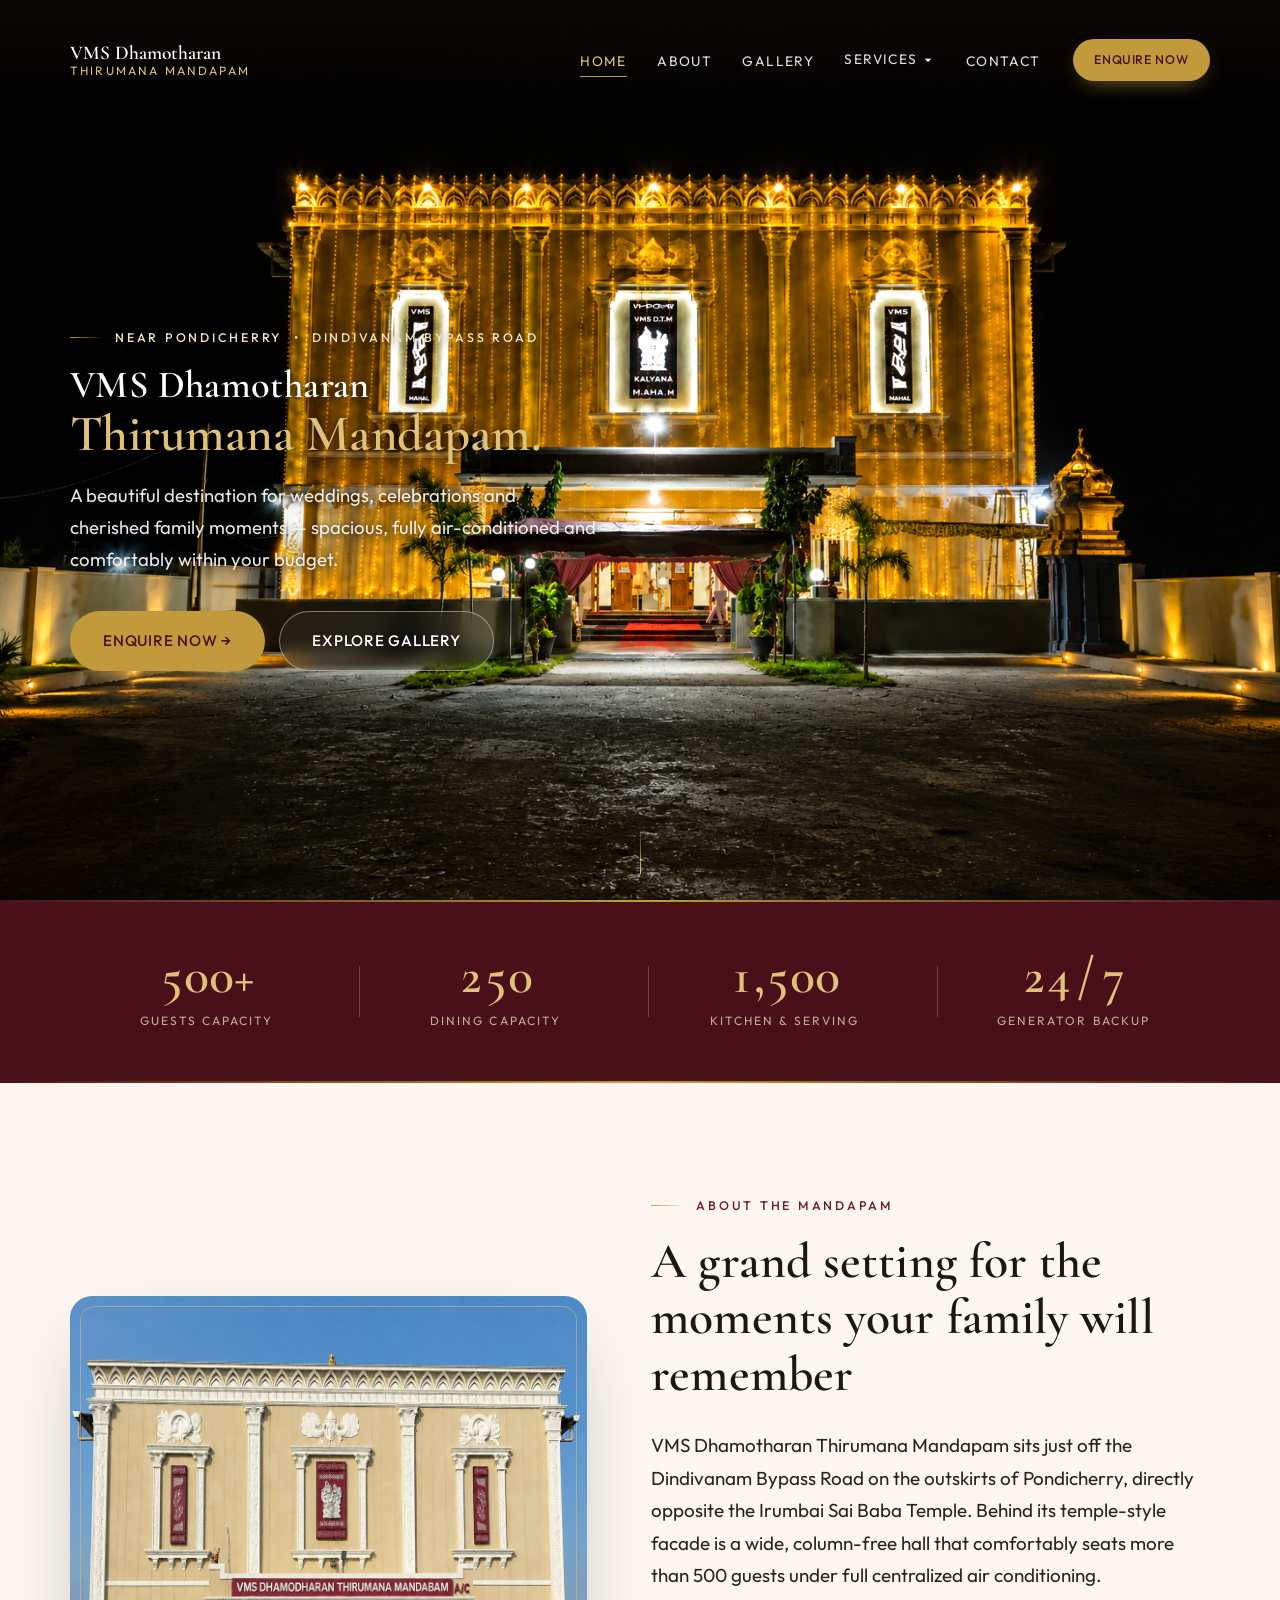
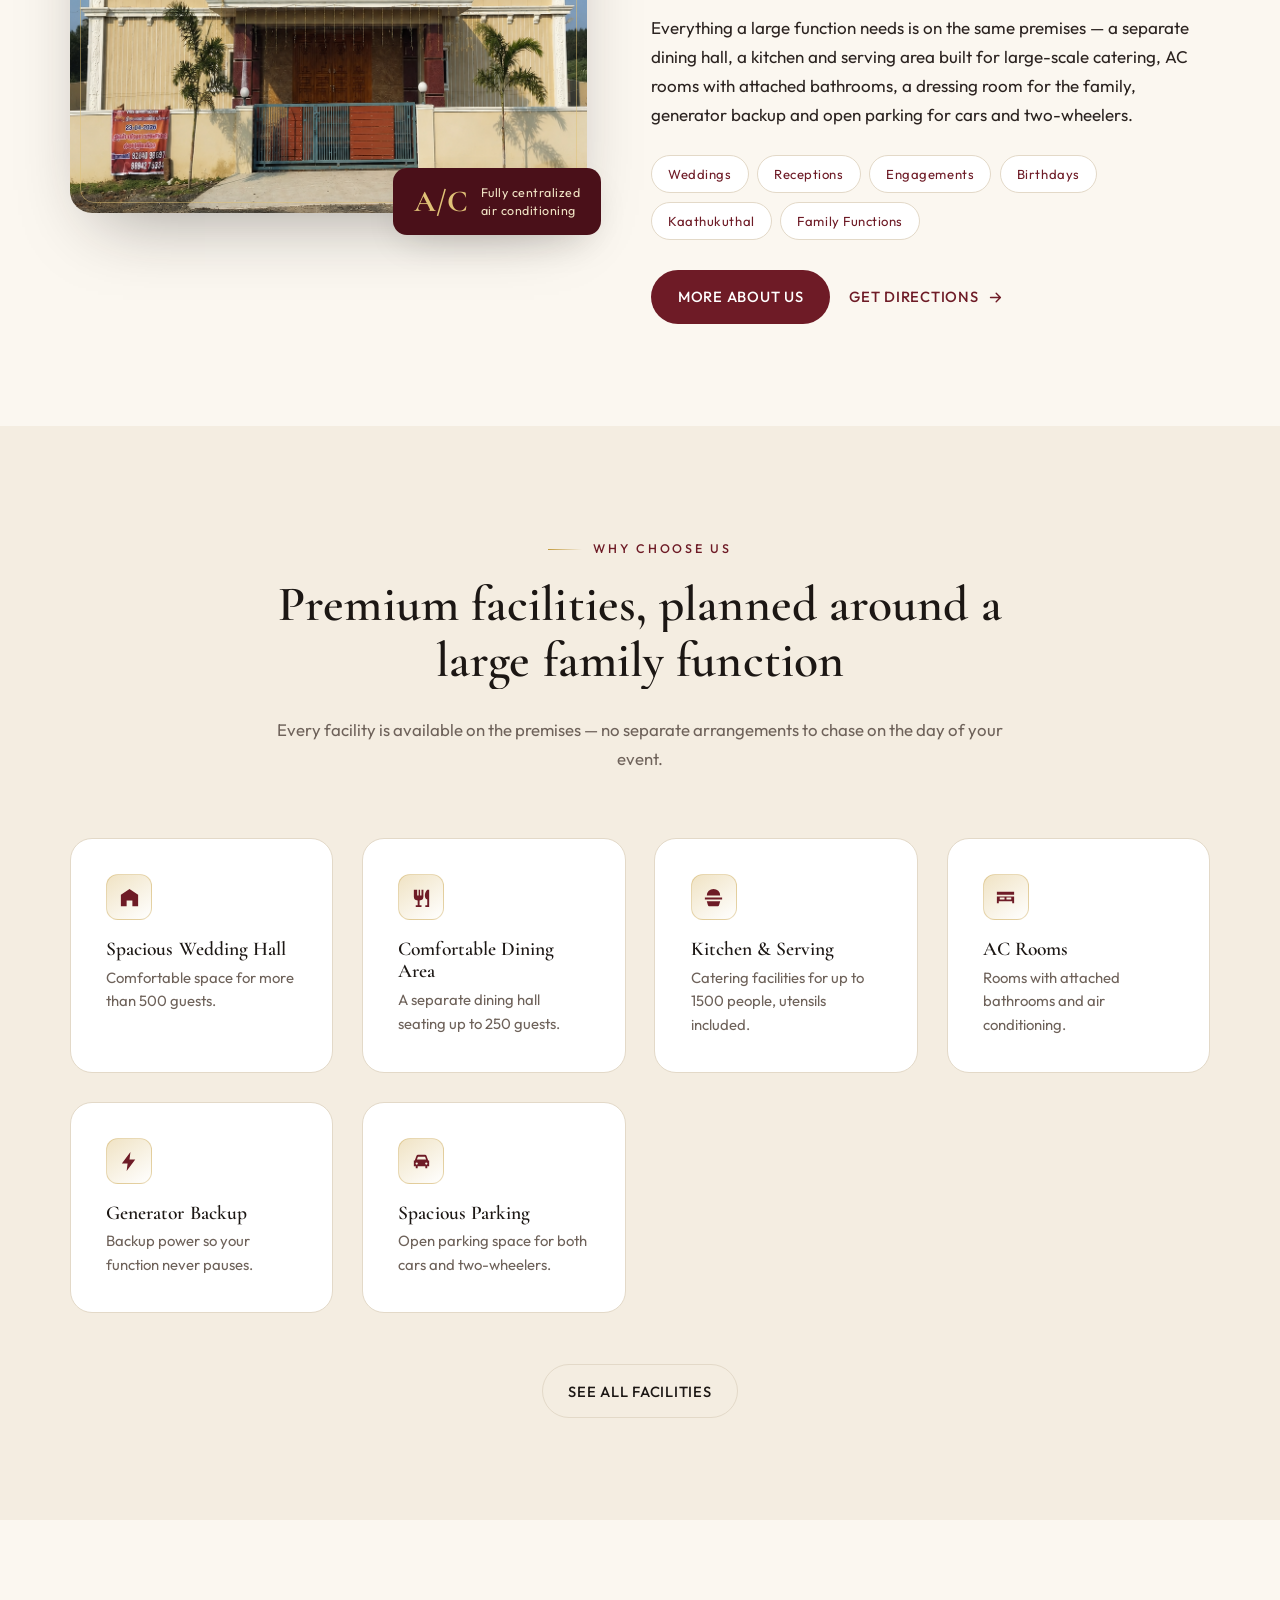
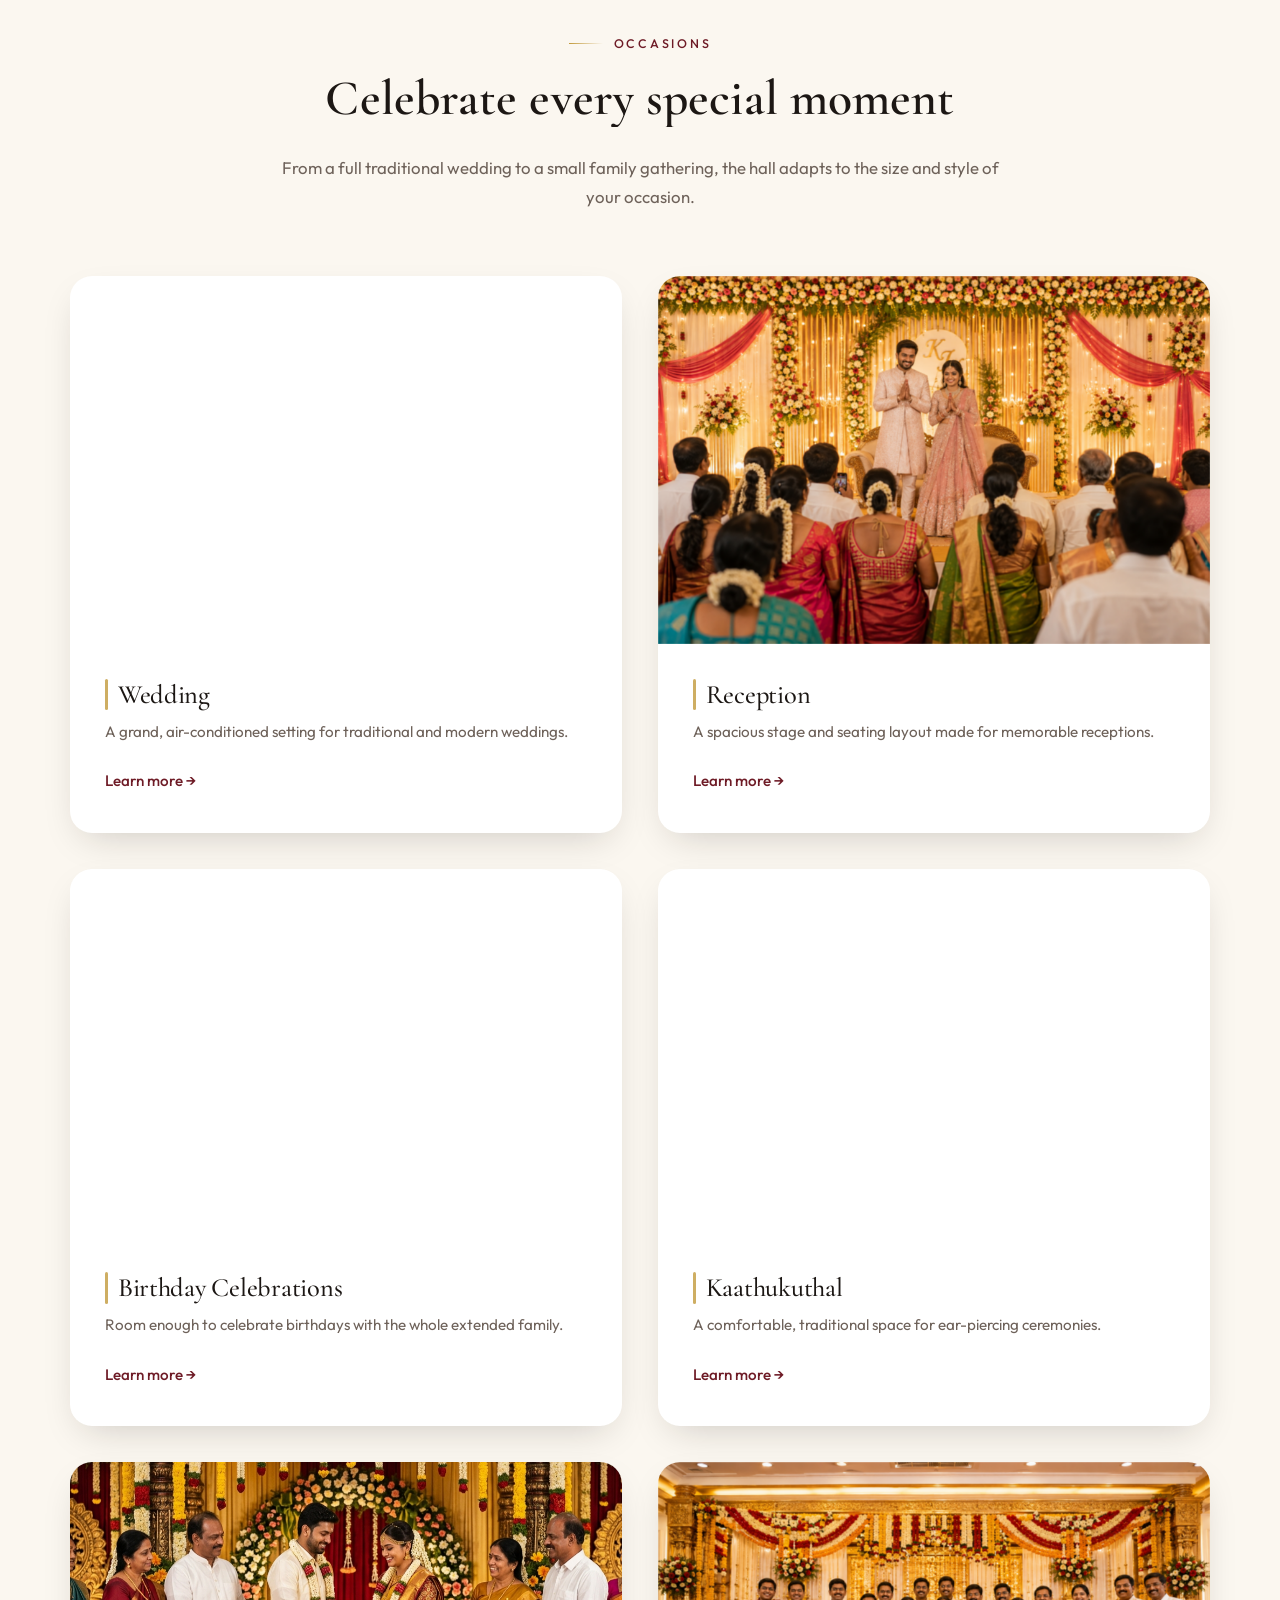
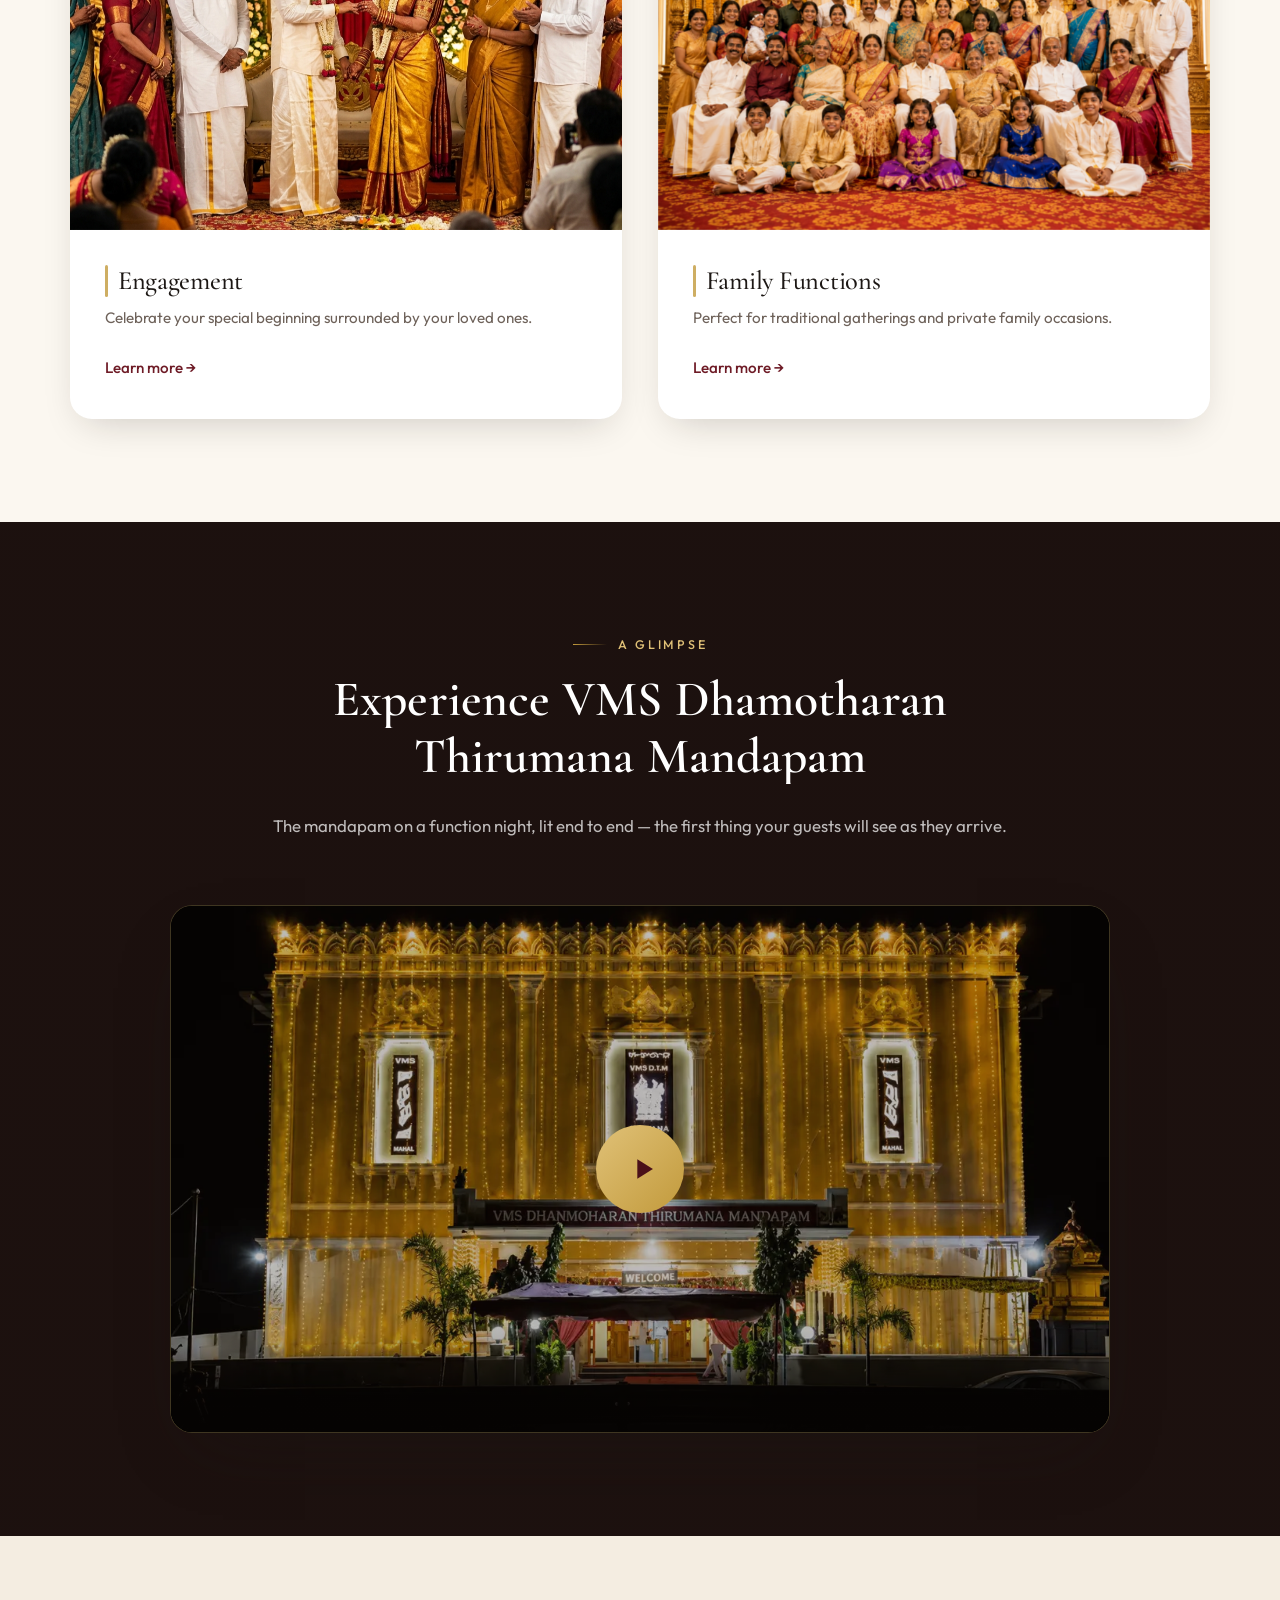
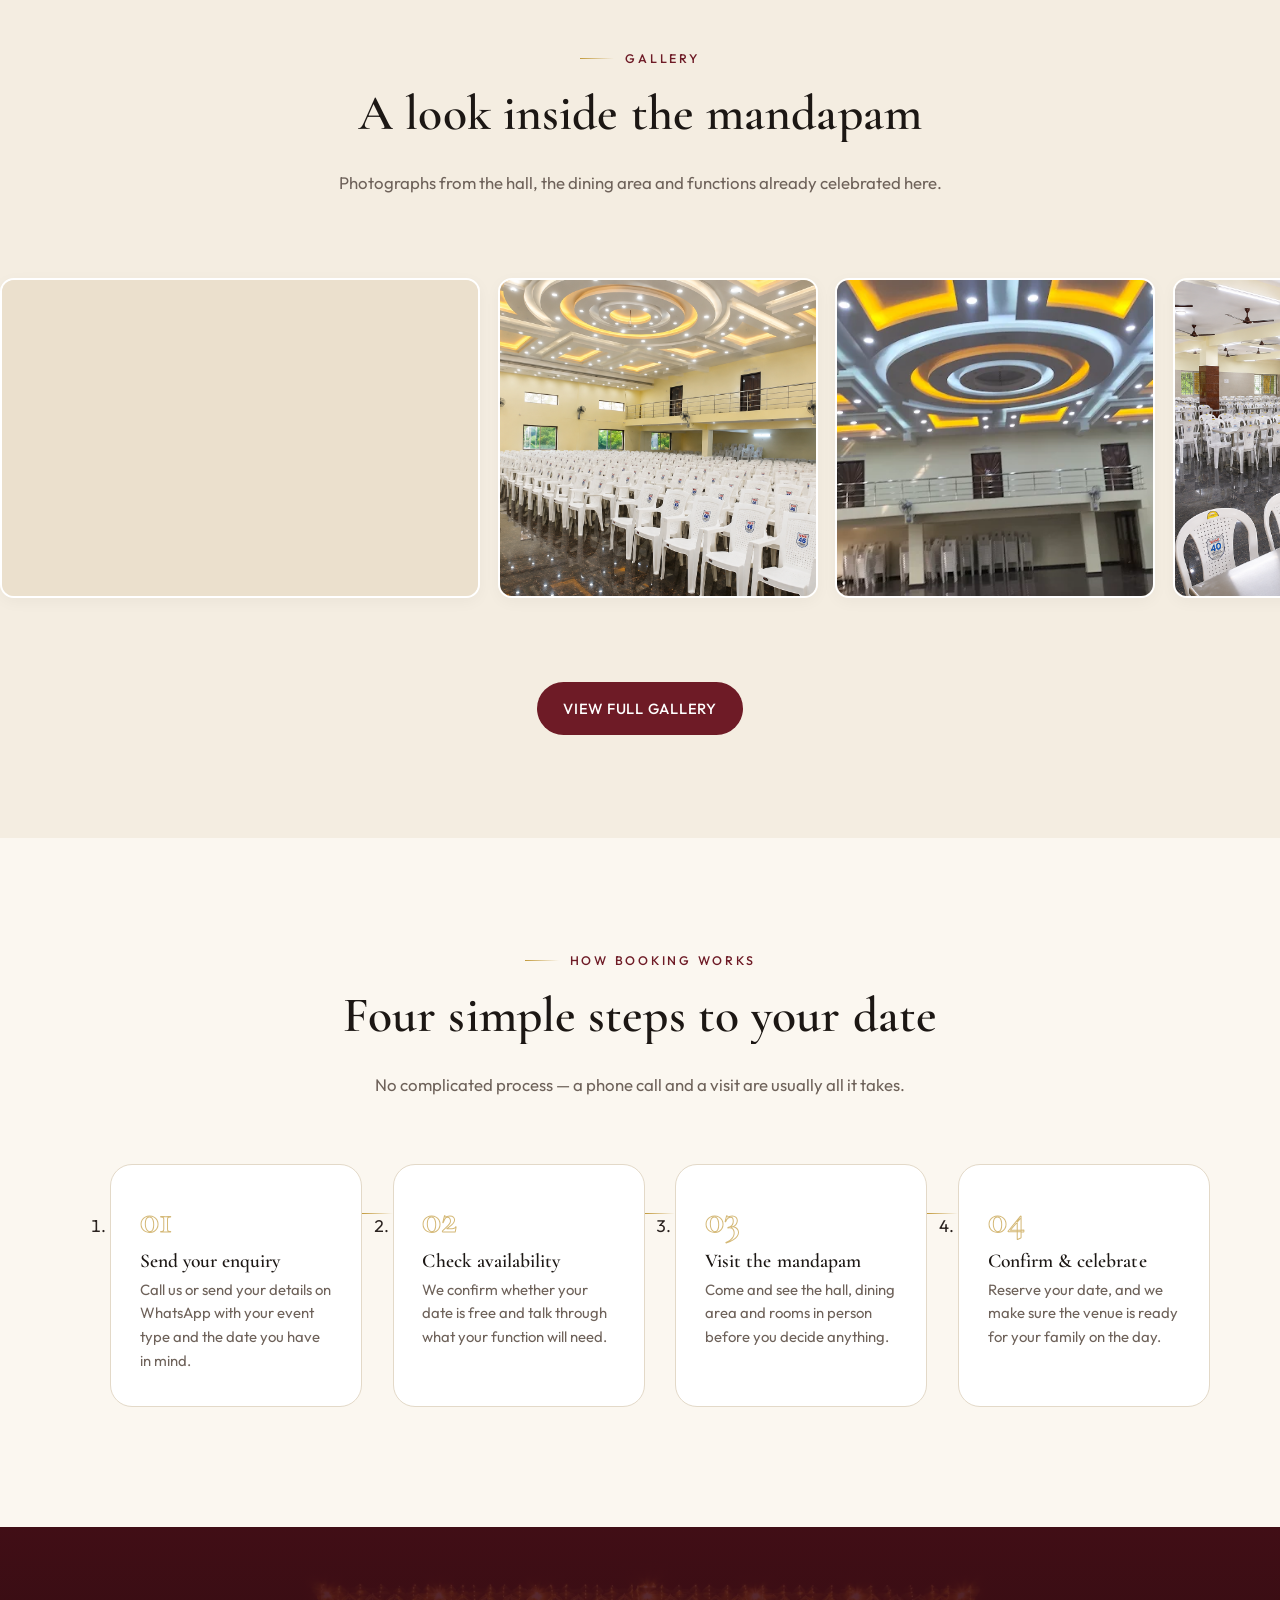
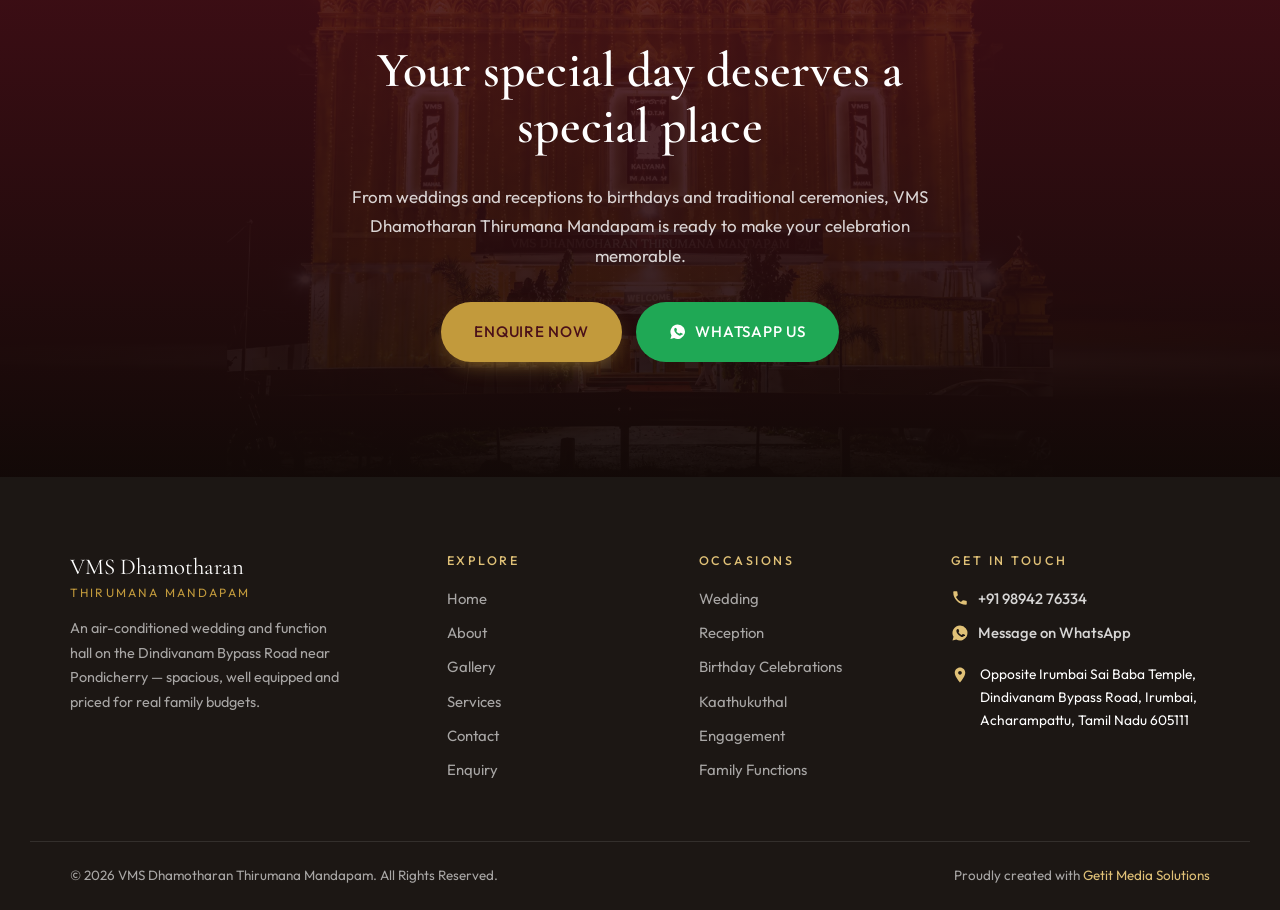
==== commit a0680377: "final com" ====
--- a/index.html
+++ b/index.html
@@ -30,9 +30,7 @@
   <link rel="preconnect" href="https://fonts.googleapis.com">
   <link rel="preconnect" href="https://fonts.gstatic.com" crossorigin>
   <link rel="preload" as="image" href="assets/images/optimized/hero-distanced.png" fetchpriority="high">
-  <link
-    href="https://fonts.googleapis.com/css2?family=Playfair+Display:ital,wght@0,400;0,500;0,600;0,700;1,400&family=DM+Sans:ital,opsz,wght@0,9..40,100..1000;1,9..40,100..1000&family=Noto+Sans+Tamil:wght@400;600&display=swap"
-    rel="stylesheet">
+  <link href="https://fonts.googleapis.com/css2?family=Cormorant+Garamond:ital,wght@0,300;0,400;0,500;0,600;0,700;1,400&family=Outfit:wght@100..900&family=Noto+Sans+Tamil:wght@400;600&display=swap" rel="stylesheet">
   <link rel="stylesheet" href="css/style.css?v=5">
 
   <script type="application/ld+json">
@@ -424,7 +422,7 @@
         </header>
 
         <div class="video-frame reveal" data-delay="3">
-          <video id="tourVideo" class="video-el" playsinline preload="none" controls
+          <video id="tourVideo" class="video-el" src="assets/vedios/tour-web.mp4" playsinline preload="none" controls
             poster="assets/images/optimized/video-poster.webp" width="1280" height="720"
             aria-label="Evening view of VMS Dhamotharan Thirumana Mandapam illuminated for a function">
             Your browser does not support embedded video.
--- a/css/style.css
+++ b/css/style.css
@@ -31,14 +31,14 @@
   --radius:       14px;
   --radius-lg:    22px;
 
-  --sans: "DM Sans", "Noto Sans Tamil", system-ui, -apple-system, sans-serif;
-  --serif: "Playfair Display", "Noto Sans Tamil", Georgia, serif;
+  --sans: "Outfit", "Noto Sans Tamil", system-ui, -apple-system, sans-serif;
+  --serif: "Cormorant Garamond", "Noto Sans Tamil", Georgia, serif;
 
   --shadow-sm: 0 2px 10px rgba(28, 23, 20, .06);
   --shadow:    0 14px 38px -14px rgba(28, 23, 20, .22);
   --shadow-lg: 0 30px 70px -28px rgba(28, 23, 20, .40);
 
-  --nav-h: 100px;
+  --nav-h: 120px;
   --ease: cubic-bezier(.22, .61, .36, 1);
 }
 
@@ -330,15 +330,15 @@
 }
 
 .brand { display: inline-flex; align-items: center; gap: .8rem; color: #fff; }
-.brand-mark { display: flex; align-items: center; justify-content: center; flex: none; }
+.brand-mark { display: none !important; }
 .brand-logo-img {
-  width: 82px;
-  height: 82px;
+  width: 120px;
+  height: 120px;
   object-fit: contain;
 }
 .brand-logo-footer {
-  width: 80px;
-  height: 80px;
+  width: 180px;
+  height: 180px;
 }
 .bm-shield { fill: none; stroke: var(--gold); }
 .bm-text { fill: var(--gold); font-family: var(--serif); font-size: 14px; font-weight: 800; }
@@ -536,11 +536,11 @@
   object-fit: cover;
   object-position: center 20%;
   filter: brightness(1.06) saturate(1.04);
-  animation: heroPanSubtle 24s ease-in-out infinite alternate;
+  animation: heroPanSubtle 12s ease-in-out infinite alternate;
 }
 @keyframes heroPanSubtle {
   from { transform: scale(1.0); }
-  to   { transform: scale(1.035); }
+  to   { transform: scale(1.15); }
 }
 
 .hero-video { opacity: 0; transition: opacity 1.1s var(--ease); }
@@ -870,7 +870,7 @@
 /* ---------- 11. Event cards ---------- */
 .event-grid {
   display: grid;
-  grid-template-columns: repeat(auto-fit, minmax(360px, 1fr));
+  grid-template-columns: repeat(auto-fit, minmax(min(360px, 100%), 1fr));
   gap: clamp(1.5rem, 2.8vw, 2.5rem);
 }
 .event-card {
@@ -889,8 +889,8 @@
 .event-link { display: flex; flex-direction: column; height: 100%; color: inherit; }
 .event-link:hover { color: inherit; }
 
-/* Ratio comes from the picture itself (--ar is set by initMediaFit); the
-   fallback matches the 1200x896 event artwork so nothing is cropped. */
+/* Fixed 3:2 aspect-ratio via padding-top for full cross-browser compatibility.
+   Images are absolutely positioned inside to fill the box. */
 .event-media {
   position: relative;
   width: 100%;
@@ -910,7 +910,7 @@
 .event-card:hover .event-media img { transform: scale(1.08); filter: saturate(1.05) brightness(1); }
 
 .event-body {
-  padding: 2.2rem 2.2rem 2.4rem;
+  padding: clamp(1.4rem, 3vw, 2.2rem) clamp(1.4rem, 3vw, 2.2rem) clamp(1.6rem, 3vw, 2.4rem);
   background: transparent;
   display: flex;
   flex-direction: column;
@@ -1974,8 +1974,6 @@
     height: auto;
     aspect-ratio: 16 / 10;
     object-position: center 15%;
-    animation: none;
-    transform: none;
   }
   .hero-veil {
     inset: auto 0 0 0;
@@ -2001,12 +1999,13 @@
 }
 
 @media (max-width: 760px) {
-  :root { --nav-h: 72px; }
-  .site-header.is-stuck { --nav-h: 60px; }
+  :root { --nav-h: 90px; }
+  .site-header.is-stuck { --nav-h: 70px; }
 
   .brand-name { font-size: 1.25rem; }
   .brand-sub  { font-size: .65rem; }
-  .brand-mark { width: 66px; height: 66px; }
+  .brand-mark { width: 90px; height: 90px; }
+  .brand-mark-lg { width: 140px; height: 140px; }
   .brand-logo-img { width: 100%; height: 100%; }
 
   /* Phones button stacking */
@@ -2015,6 +2014,7 @@
   .hero-actions .btn-ghost { flex-basis: 100%; }
 
   .gal-wide { grid-column: span 1; }
+  .gallery-stack-container { height: auto; }
   .gallery { grid-template-columns: repeat(auto-fill, minmax(150px, 1fr)); }
 
   .form { grid-template-columns: minmax(0, 1fr); }
@@ -2040,9 +2040,10 @@
 }
 
 @media (max-width: 480px) {
-  .site-header { --nav-h: 70px; }
-  .site-header.is-stuck { --nav-h: 60px; }
-  .brand-mark { width: 60px; height: 60px; }
+  .site-header { --nav-h: 80px; }
+  .site-header.is-stuck { --nav-h: 65px; }
+  .brand-mark { width: 80px; height: 80px; }
+  .brand-mark-lg { width: 120px; height: 120px; }
   .brand-name { font-size: 1.2rem; }
   .btn { padding: .78rem 1.15rem; font-size: .82rem; letter-spacing: .04em; }
   .btn-lg { padding: .9rem 1.3rem; font-size: .85rem; }
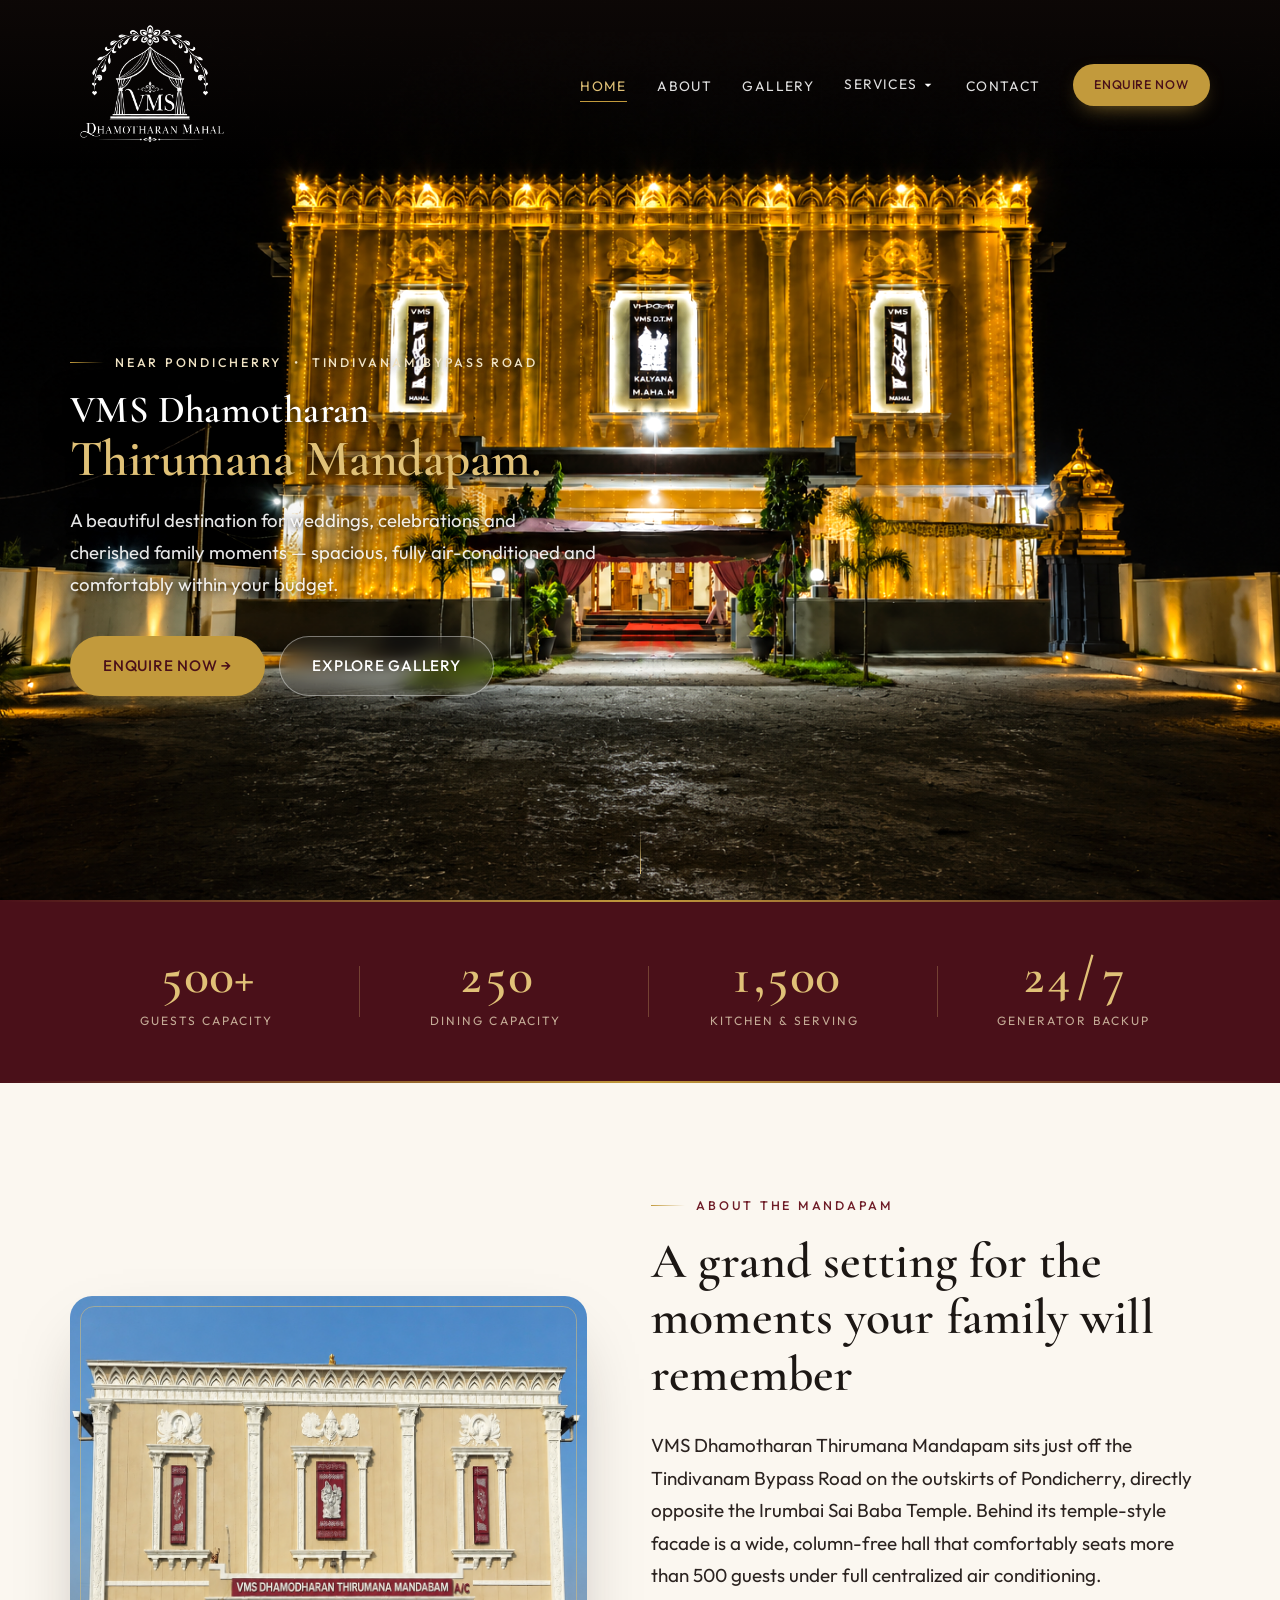
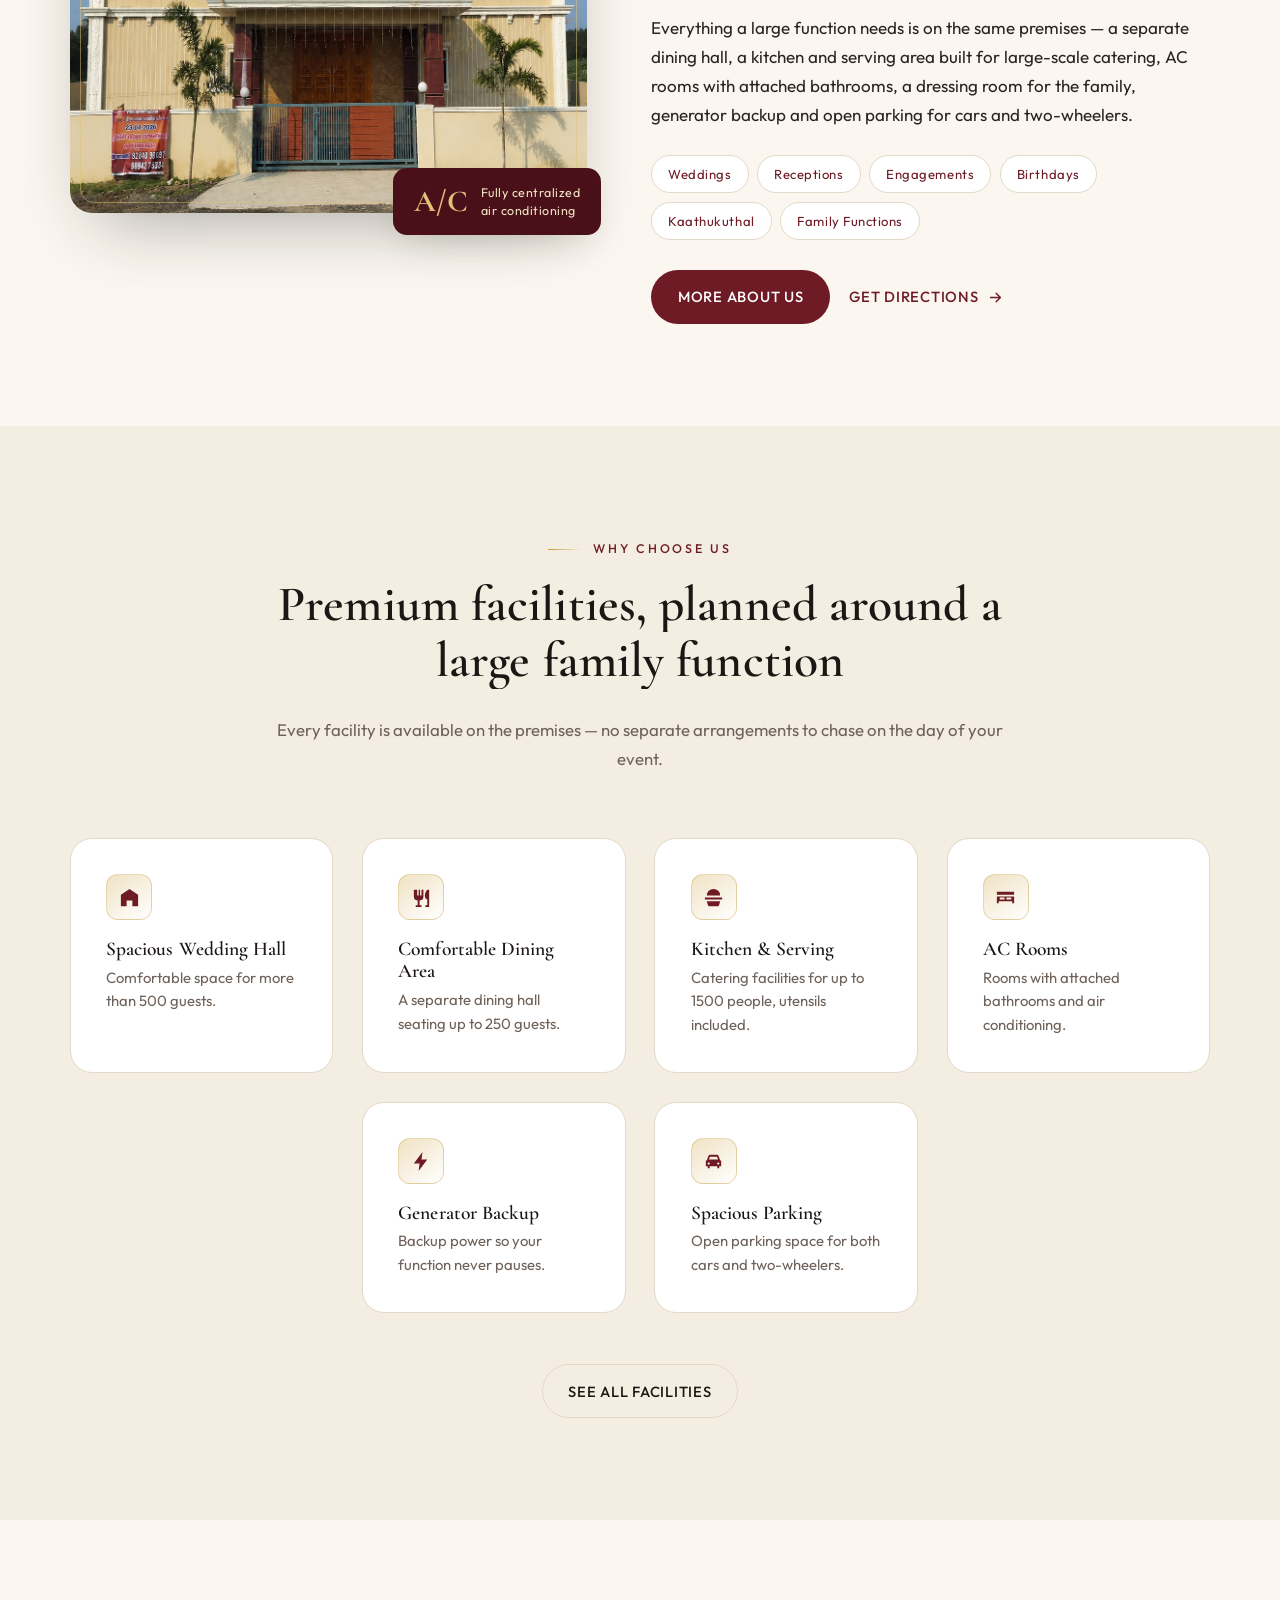
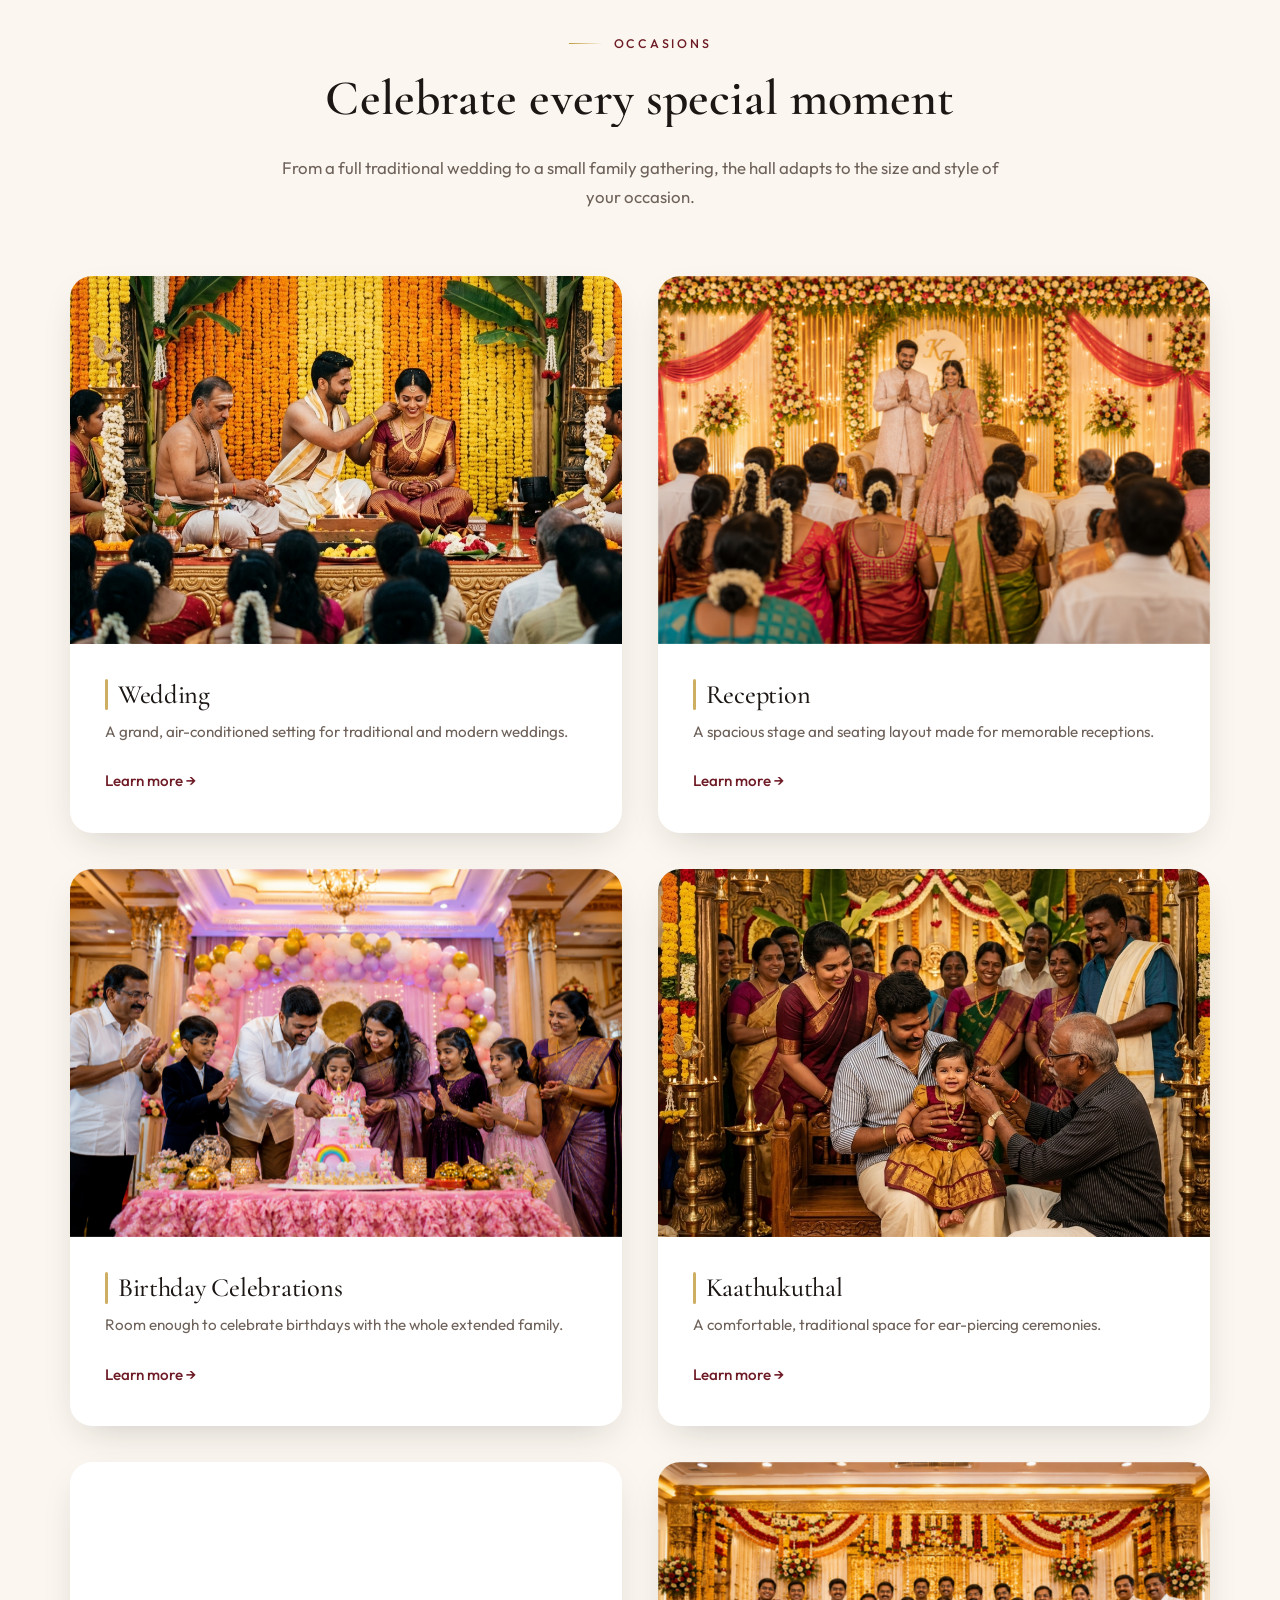
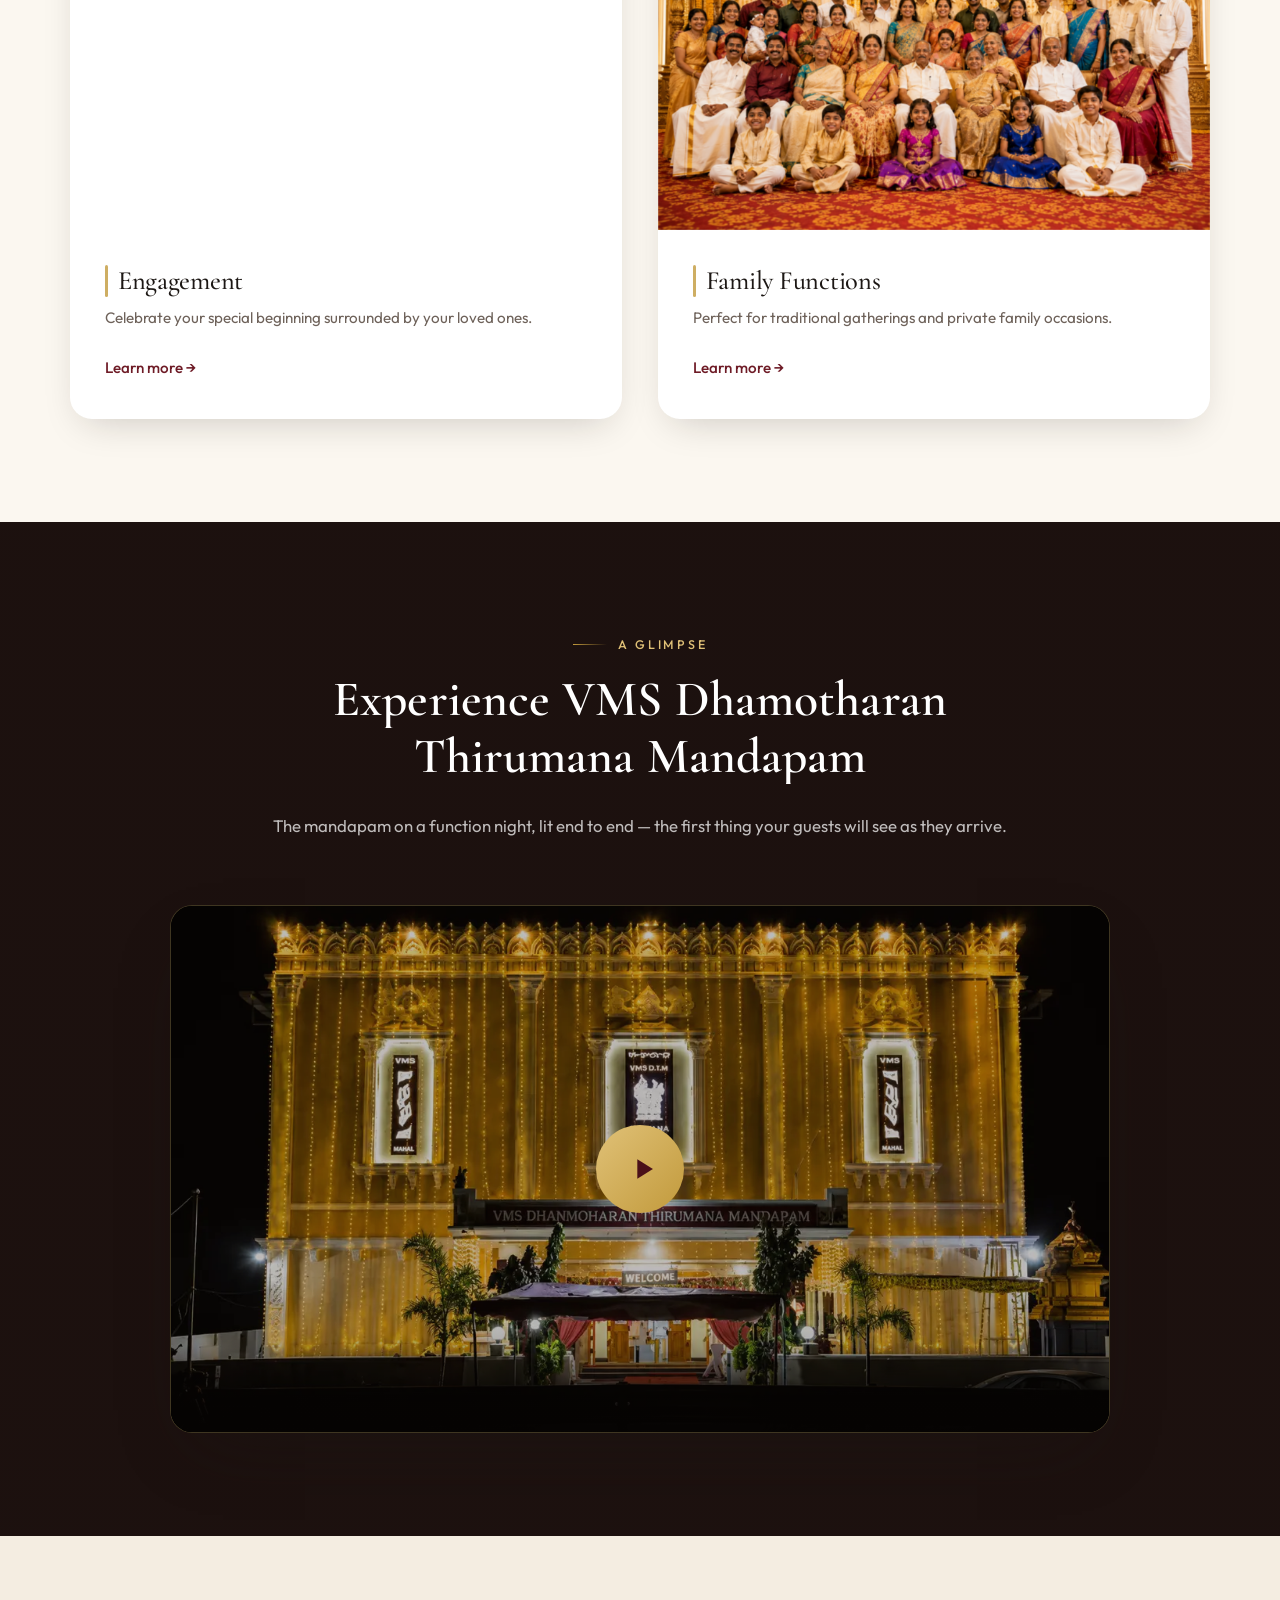
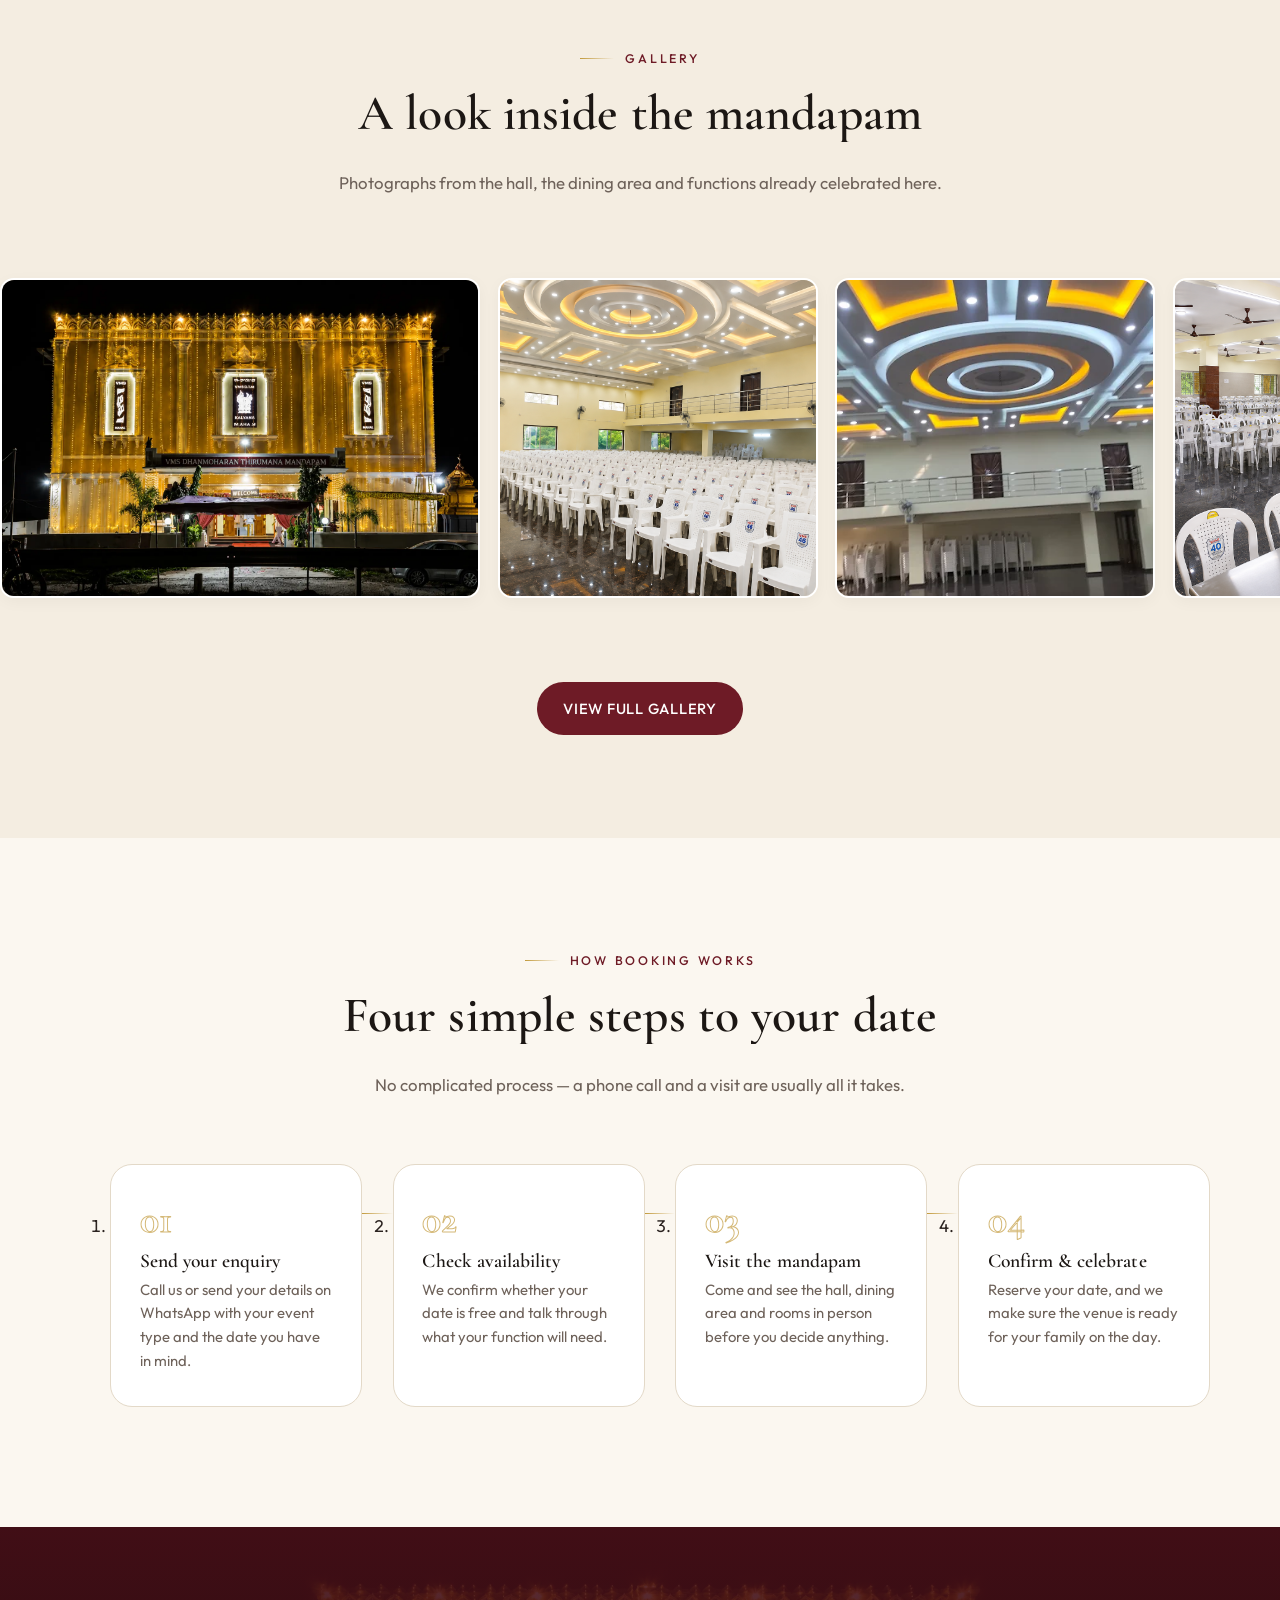
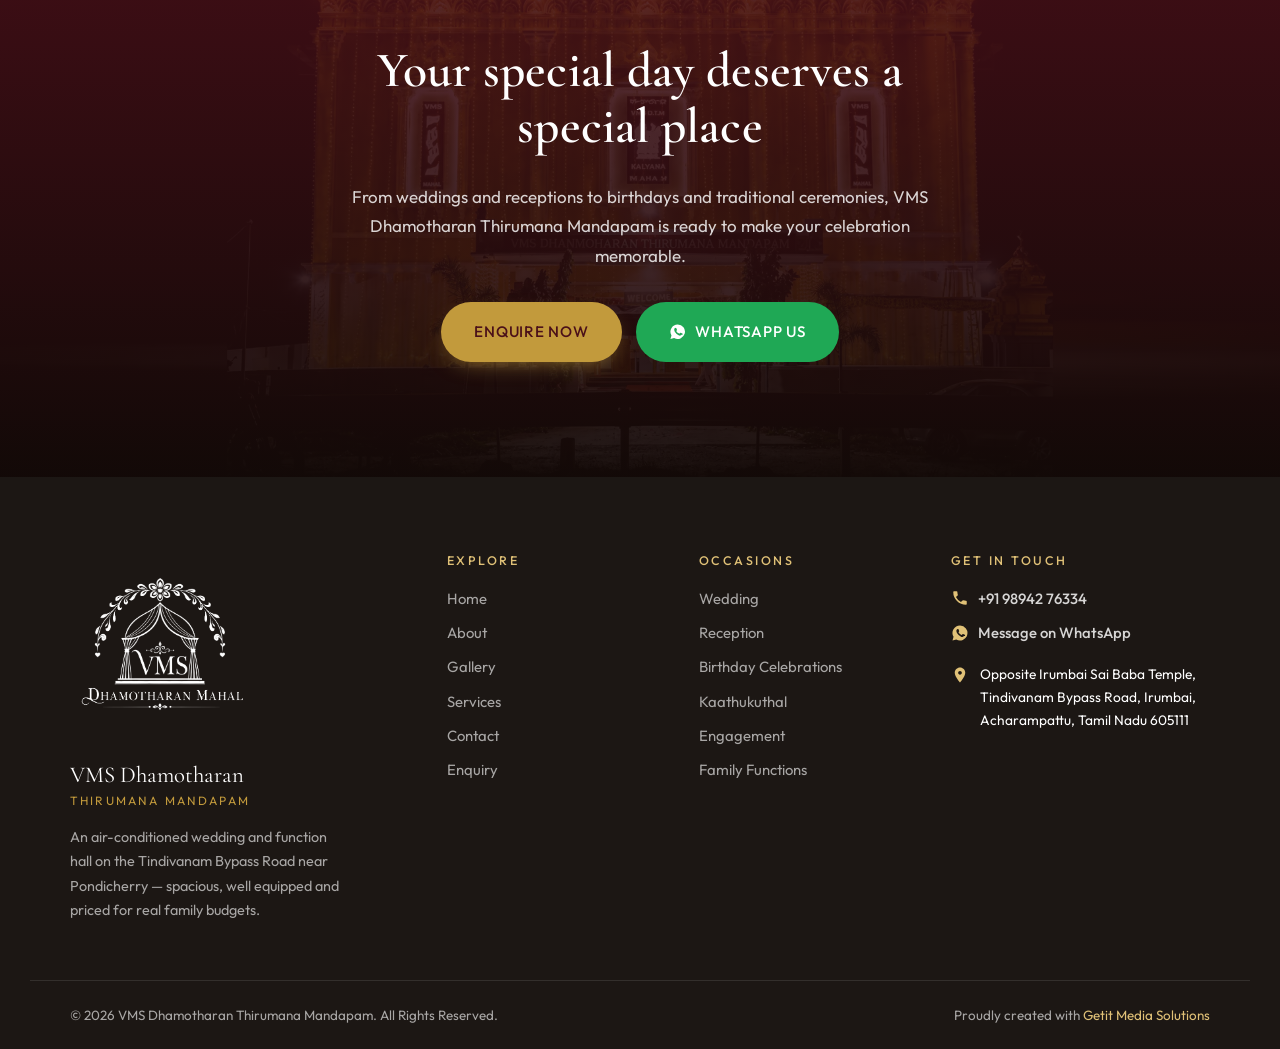
==== commit 0b807a10: "crttt" ====
--- a/index.html
+++ b/index.html
@@ -8,14 +8,14 @@
 
   <title>VMS Dhamotharan Thirumana Mandapam | Wedding &amp; Function Hall Near Pondicherry</title>
   <meta name="description"
-    content="VMS Dhamotharan Thirumana Mandapam is an air-conditioned wedding and function hall on Dindivanam Bypass Road near Pondicherry. Seating for 500+ guests, 250-seat dining, AC rooms, generator backup and spacious parking for weddings, receptions, birthdays and kaathukuthal ceremonies.">
+    content="VMS Dhamotharan Thirumana Mandapam is an air-conditioned wedding and function hall on Tindivanam Bypass Road near Pondicherry. Seating for 500+ guests, 250-seat dining, AC rooms, generator backup and spacious parking for weddings, receptions, birthdays and kaathukuthal ceremonies.">
   <link rel="canonical" href="index.html">
 
   <meta property="og:type" content="website">
   <meta property="og:site_name" content="VMS Dhamotharan Thirumana Mandapam">
   <meta property="og:title" content="VMS Dhamotharan Thirumana Mandapam | Wedding &amp; Function Hall Near Pondicherry">
   <meta property="og:description"
-    content="An air-conditioned marriage hall on Dindivanam Bypass Road, opposite Irumbai Sai Baba Temple. 500+ guest capacity, 250-seat dining, AC rooms, generator backup and spacious parking.">
+    content="An air-conditioned marriage hall on Tindivanam Bypass Road, opposite Irumbai Sai Baba Temple. 500+ guest capacity, 250-seat dining, AC rooms, generator backup and spacious parking.">
   <meta property="og:image" content="assets/images/optimized/hero-wide-2400.webp">
   <meta property="og:locale" content="en_IN">
   <meta name="twitter:card" content="summary_large_image">
@@ -30,7 +30,9 @@
   <link rel="preconnect" href="https://fonts.googleapis.com">
   <link rel="preconnect" href="https://fonts.gstatic.com" crossorigin>
   <link rel="preload" as="image" href="assets/images/optimized/hero-distanced.png" fetchpriority="high">
-  <link href="https://fonts.googleapis.com/css2?family=Cormorant+Garamond:ital,wght@0,300;0,400;0,500;0,600;0,700;1,400&family=Outfit:wght@100..900&family=Noto+Sans+Tamil:wght@400;600&display=swap" rel="stylesheet">
+  <link
+    href="https://fonts.googleapis.com/css2?family=Cormorant+Garamond:ital,wght@0,300;0,400;0,500;0,600;0,700;1,400&family=Outfit:wght@100..900&family=Noto+Sans+Tamil:wght@400;600&display=swap"
+    rel="stylesheet">
   <link rel="stylesheet" href="css/style.css?v=5">
 
   <script type="application/ld+json">
@@ -45,7 +47,7 @@
   "maximumAttendeeCapacity": 500,
   "address": {
     "@type": "PostalAddress",
-    "streetAddress": "Dindivanam Bypass Road, opposite Irumbai Sai Baba Temple",
+    "streetAddress": "Tindivanam Bypass Road, opposite Irumbai Sai Baba Temple",
     "addressLocality": "Irumbai, Acharampattu",
     "addressRegion": "Tamil Nadu",
     "postalCode": "605111",
@@ -128,7 +130,7 @@
         <div class="hero-copy">
           <p class="eyebrow reveal">
             <span class="eyebrow-rule" aria-hidden="true"></span>
-            Near Pondicherry &nbsp;•&nbsp; Dindivanam Bypass Road
+            Near Pondicherry &nbsp;•&nbsp; Tindivanam Bypass Road
           </p>
 
           <h1 class="hero-title reveal" data-delay="1">
@@ -196,7 +198,7 @@
           <h2 class="h2 reveal" data-delay="1" id="about-h">A grand setting for the moments your family will remember
           </h2>
           <p class="lede reveal" data-delay="2">
-            VMS Dhamotharan Thirumana Mandapam sits just off the Dindivanam Bypass Road on the outskirts
+            VMS Dhamotharan Thirumana Mandapam sits just off the Tindivanam Bypass Road on the outskirts
             of Pondicherry, directly opposite the Irumbai Sai Baba Temple. Behind its temple-style facade
             is a wide, column-free hall that comfortably seats more than 500 guests under full
             centralized air conditioning.
@@ -634,7 +636,7 @@
         <p class="footer-name">VMS Dhamotharan<br><span>Thirumana Mandapam</span></p>
 
         <p class="footer-desc">
-          An air-conditioned wedding and function hall on the Dindivanam Bypass Road near
+          An air-conditioned wedding and function hall on the Tindivanam Bypass Road near
           Pondicherry — spacious, well equipped and priced for real family budgets.
         </p>
       </div>
@@ -688,7 +690,7 @@
           </svg>
           <a href="https://maps.app.goo.gl/6HmaUfeiSNMeDCNu9" target="_blank" rel="noopener">Opposite Irumbai Sai Baba
             Temple,<br>
-            Dindivanam Bypass Road, Irumbai,<br>
+            Tindivanam Bypass Road, Irumbai,<br>
             Acharampattu, Tamil Nadu 605111</a>
         </p>
       </div>
--- a/css/style.css
+++ b/css/style.css
@@ -38,7 +38,7 @@
   --shadow:    0 14px 38px -14px rgba(28, 23, 20, .22);
   --shadow-lg: 0 30px 70px -28px rgba(28, 23, 20, .40);
 
-  --nav-h: 120px;
+  --nav-h: 170px;
   --ease: cubic-bezier(.22, .61, .36, 1);
 }
 
@@ -304,9 +304,8 @@
   pointer-events: none;
 }
 .site-header.is-stuck {
-  --nav-h: 90px;
-  background: rgba(251, 247, 240, .88);
-  backdrop-filter: saturate(140%) blur(14px);
+  --nav-h: 120px;
+  background: #ffffff;
   box-shadow: 0 1px 0 var(--line), 0 10px 30px -18px rgba(28, 23, 20, .5);
 }
 .site-header.is-stuck::after { opacity: 0; }
@@ -330,11 +329,20 @@
 }
 
 .brand { display: inline-flex; align-items: center; gap: .8rem; color: #fff; }
-.brand-mark { display: none !important; }
+.brand-mark { display: inline-flex; justify-content: center; align-items: center; }
 .brand-logo-img {
-  width: 120px;
-  height: 120px;
+  width: 160px;
+  height: 160px;
   object-fit: contain;
+  margin-top: 5px;
+  /* Make the logo pure white to contrast perfectly with the dark transparent header */
+  filter: brightness(0) invert(1);
+  transition: filter 0.3s var(--ease);
+}
+.site-header.is-stuck .brand-logo-img,
+body.is-locked .brand-logo-img {
+  /* Revert to original gold/maroon colors when the navbar background is white */
+  filter: none;
 }
 .brand-logo-footer {
   width: 180px;
@@ -343,7 +351,7 @@
 .bm-shield { fill: none; stroke: var(--gold); }
 .bm-text { fill: var(--gold); font-family: var(--serif); font-size: 14px; font-weight: 800; }
 
-.brand-words { display: flex; flex-direction: column; line-height: 1.15; }
+.brand-words { display: none; }
 .brand-name {
   font-family: var(--serif);
   font-size: 1.22rem;
@@ -833,6 +841,16 @@
   display: grid;
   grid-template-columns: repeat(auto-fit, minmax(260px, 1fr));
   gap: 1.8rem;
+}
+
+@media (min-width: 1150px) {
+  .feature-grid {
+    grid-template-columns: repeat(4, 1fr);
+  }
+  /* If there are exactly 6 items, center the 5th and 6th in the 4-column grid */
+  .feature:nth-child(5):nth-last-child(2) {
+    grid-column: 2;
+  }
 }
 .feature {
   background: var(--white);
@@ -1972,8 +1990,8 @@
     inset: auto;
     width: 100%;
     height: auto;
-    aspect-ratio: 16 / 10;
-    object-position: center 15%;
+    aspect-ratio: 1 / 1;
+    object-position: center bottom;
   }
   .hero-veil {
     inset: auto 0 0 0;
@@ -1998,14 +2016,21 @@
   .hero-actions { justify-content: center; margin-top: 2rem; }
 }
 
+@media (max-width: 1024px) {
+  :root { --nav-h: 150px; }
+  .site-header.is-stuck { --nav-h: 100px; }
+  .brand-mark { width: 140px; height: 140px; }
+  .brand-mark-lg { width: 160px; height: 160px; }
+}
+
 @media (max-width: 760px) {
-  :root { --nav-h: 90px; }
-  .site-header.is-stuck { --nav-h: 70px; }
+  :root { --nav-h: 120px; }
+  .site-header.is-stuck { --nav-h: 90px; }
 
   .brand-name { font-size: 1.25rem; }
   .brand-sub  { font-size: .65rem; }
-  .brand-mark { width: 90px; height: 90px; }
-  .brand-mark-lg { width: 140px; height: 140px; }
+  .brand-mark { width: 110px; height: 110px; }
+  .brand-mark-lg { width: 120px; height: 120px; }
   .brand-logo-img { width: 100%; height: 100%; }
 
   /* Phones button stacking */
@@ -2040,10 +2065,10 @@
 }
 
 @media (max-width: 480px) {
-  .site-header { --nav-h: 80px; }
-  .site-header.is-stuck { --nav-h: 65px; }
-  .brand-mark { width: 80px; height: 80px; }
-  .brand-mark-lg { width: 120px; height: 120px; }
+  .site-header { --nav-h: 110px; }
+  .site-header.is-stuck { --nav-h: 80px; }
+  .brand-mark { width: 100px; height: 100px; }
+  .brand-mark-lg { width: 100px; height: 100px; }
   .brand-name { font-size: 1.2rem; }
   .btn { padding: .78rem 1.15rem; font-size: .82rem; letter-spacing: .04em; }
   .btn-lg { padding: .9rem 1.3rem; font-size: .85rem; }
